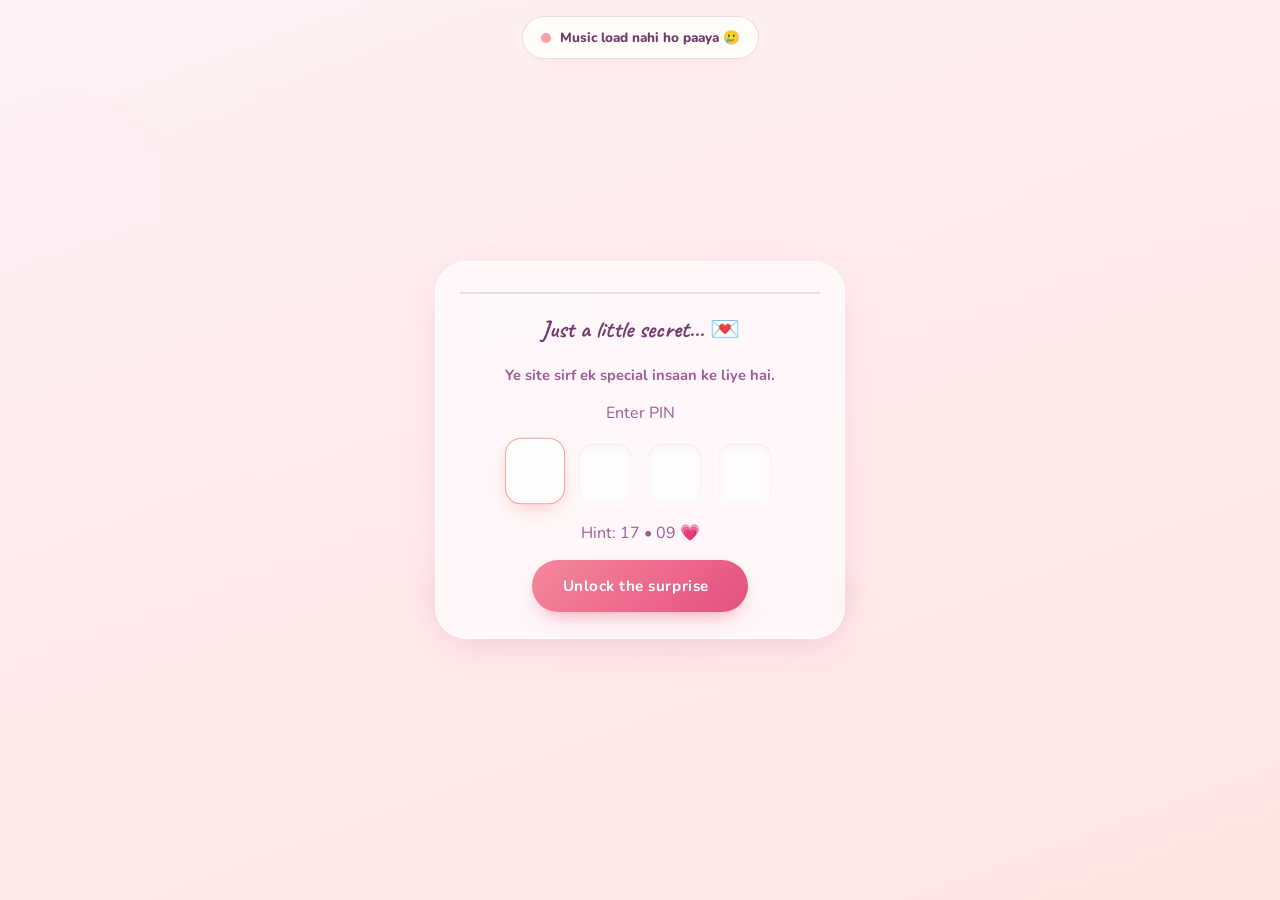
==== index.html @ bb10d3f0 "Import HBD-MINI (41a11a9) as the site base, unchanged Source: https://github.com/dastaanenajdik/HBD-" ====
<!DOCTYPE html>
<html lang=en>
<head>
<meta charset=UTF-8 />
<meta name=viewport content="width=device-width, initial-scale=1, viewport-fit=cover" />
<meta name=theme-color content=#FFD6E7 />
<title>For Meena ♡ 17.09</title>
<link rel=preconnect href=https://fonts.googleapis.com />
<link rel=preconnect href=https://fonts.gstatic.com crossorigin />
<link href="https://fonts.googleapis.com/css2?family=Caveat:wght@500;600;700&family=Nunito:ital,wght@0,400;0,500;0,600;0,700;0,800;0,900;1,600&display=swap" rel=stylesheet />
<script src=https://cdn.jsdelivr.net/npm/@tailwindcss/browser@4></script>
<script src=https://unpkg.com/lucide@0.469.0/dist/umd/lucide.min.js></script>
<script src=https://cdn.jsdelivr.net/npm/canvas-confetti@1.9.3/dist/confetti.browser.min.js></script>
<style>:root{--pink:#ffd6e7;--blush:#ffb9d0;--lav:#dcc3ff;--mint:#bdebd8;--peach:#ffd9b3;--coral:#ff9e9d;--sunny:#fff3b0;--plum:#6e3b6b;--plum-soft:#9c5b96;--plum-deep:#4a2445;--white-glass:rgba(255,252,254,.72);--nav-h:64px;--ease-slide:cubic-bezier(.22,.8,.25,1);--ease-spring:cubic-bezier(.34,1.5,.64,1)}*{-webkit-tap-highlight-color:transparent}html,body{margin:0;padding:0;width:100%;height:100%;overflow:hidden;overscroll-behavior:none}body{font-family:'Nunito',system-ui,sans-serif;color:#403a45;background:linear-gradient(160deg,#FFF0F5 0,#FFE4E1 100%);touch-action:manipulation;-webkit-font-smoothing:antialiased}.font-hand{font-family:'Caveat',cursive}::selection{background:var(--blush);color:#fff}.bg-layer{position:fixed;inset:0;z-index:0;overflow:hidden;pointer-events:none}.cloud{position:absolute;left:-40vw;width:190px;height:56px;border-radius:999px;filter:blur(2.5px);animation-name:drift;animation-timing-function:linear;animation-iteration-count:infinite}.cloud::before,.cloud::after{content:'';position:absolute;border-radius:50%}.cloud::before{width:84px;height:84px;top:-40px;left:26px;background:inherit}.cloud::after{width:60px;height:60px;top:-26px;left:96px;background:inherit}.orb{position:absolute;border-radius:50%;filter:blur(22px);opacity:.34;animation:orbFloat 11s ease-in-out infinite}.glass{background:var(--white-glass);backdrop-filter:blur(15px);-webkit-backdrop-filter:blur(15px);border:1px solid rgba(255,255,255,.75);box-shadow:0 12px 40px -12px rgba(190,110,160,.30)}.btn{position:relative;display:inline-flex;align-items:center;justify-content:center;gap:.55rem;min-height:52px;padding:.85rem 1.9rem;border:0;border-radius:999px;font-family:'Nunito',sans-serif;font-weight:700;font-size:.95rem;letter-spacing:.035em;text-align:center;color:#fff;cursor:pointer;overflow:hidden;transition:transform .2s ease,box-shadow .2s ease,background-color .2s ease;user-select:none}.btn svg{width:18px;height:18px}.btn:hover{transform:translateY(-2px) scale(1.015)}.btn:active{transform:translateY(1px) scale(.975)}.btn-primary{background:linear-gradient(135deg,#F3899B 0,#EE6A8C 52%,#E4517F 100%);box-shadow:0 10px 22px -10px rgba(228,81,127,.62)}.btn-primary:hover{box-shadow:0 14px 28px -10px rgba(228,81,127,.7)}.btn-secondary{background:linear-gradient(135deg,#7C6BE0 0,#6455D6 100%);box-shadow:0 10px 22px -10px rgba(100,85,214,.55)}.btn-secondary:hover{box-shadow:0 14px 28px -10px rgba(100,85,214,.65)}.btn-ghost{background:rgba(255,255,255,.9);color:#5c4a63;border:1.5px solid rgba(150,110,150,.28);box-shadow:0 4px 12px -6px rgba(120,80,120,.25)}.btn-ghost:hover{background:#fff;border-color:rgba(150,110,150,.45)}.btn-mint{background:linear-gradient(135deg,#4FBF95 0,#38A97F 100%);box-shadow:0 10px 22px -10px rgba(56,169,127,.55)}.btn:disabled{opacity:.45;pointer-events:none}.btn-block{width:100%}.rip{position:absolute;pointer-events:none;width:8px;height:8px;border-radius:50%;background:radial-gradient(circle,rgba(255,255,255,.95) 0,rgba(255,255,255,.35) 55%,transparent 70%);transform:translate(-50%,-50%) scale(1);animation:rip .7s ease-out forwards}.chip{display:inline-flex;align-items:center;gap:.4rem;padding:.34rem .85rem;border-radius:999px;font-size:.68rem;font-weight:900;letter-spacing:.22em;text-transform:uppercase}#deck{position:fixed;inset:0;z-index:10}.slide{position:absolute;inset:0;display:flex;align-items:center;justify-content:center;padding:64px 16px calc(var(--nav-h) + 26px);transform:translateX(100%) scale(.96);opacity:0;pointer-events:none;transition:transform .7s cubic-bezier(.22,.8,.25,1),opacity .7s cubic-bezier(.22,.8,.25,1);will-change:transform,opacity}.slide.is-prev{transform:translateX(-100%) scale(.96)}.slide.active{transform:translateX(0) scale(1);opacity:1;pointer-events:auto;z-index:2}.slide-inner{width:100%;max-width:430px;max-height:100%;display:flex;flex-direction:column;align-items:center;gap:14px;text-align:center;overflow:hidden}.scrolly{overflow-y:auto;overscroll-behavior:contain;scrollbar-width:thin;scrollbar-color:var(--blush) transparent}.scrolly::-webkit-scrollbar{width:5px}.scrolly::-webkit-scrollbar-thumb{background:var(--blush);border-radius:99px}.scrolly::-webkit-scrollbar-track{background:transparent}.twk{position:absolute;z-index:1;pointer-events:none;width:8px;height:8px;border-radius:2px;background:linear-gradient(135deg,#fff,var(--blush));box-shadow:0 0 10px 2px rgba(255,182,213,.75);transform:rotate(45deg);animation:tw 2.6s ease-in-out infinite}.slide>.content-z{position:relative;z-index:2;width:100%;display:flex;justify-content:center}.navbtn{position:fixed;bottom:calc(14px + env(safe-area-inset-bottom));z-index:80;width:50px;height:50px;border-radius:50%;display:flex;align-items:center;justify-content:center;color:#fff;cursor:pointer;border:0;background:linear-gradient(135deg,#F3899B 0,#EE6A8C 52%,#E4517F 100%);box-shadow:0 8px 20px -8px rgba(228,81,127,.6);overflow:hidden;transition:opacity .3s,transform .2s ease,box-shadow .2s ease}.navbtn svg{width:21px;height:21px}.navbtn:hover{transform:translateY(-2px);box-shadow:0 12px 24px -8px rgba(228,81,127,.7)}.navbtn:active{transform:scale(.92)}.navbtn.off{opacity:.22;pointer-events:none}#prevBtn{left:14px;background:#fff;color:#5c4a63;border:1.5px solid rgba(150,110,150,.28);box-shadow:0 4px 12px -6px rgba(120,80,120,.3)}#prevBtn:hover{box-shadow:0 10px 20px -8px rgba(120,80,120,.35)}#nextBtn{right:14px}#dots{position:fixed;left:50%;transform:translateX(-50%);bottom:calc(28px + env(safe-area-inset-bottom));z-index:80;display:flex;align-items:center;gap:5px}.dot{width:7px;height:7px;border-radius:99px;border:0;padding:0;cursor:pointer;background:rgba(156,91,150,.28);transition:all .45s var(--ease-slide)}.dot.on{width:22px;background:linear-gradient(90deg,var(--coral),#FF8FB3);box-shadow:0 2px 8px rgba(255,143,179,.55)}body:not(.unlocked) .navbtn,body:not(.unlocked) #dots,body:not(.unlocked) .music-pill,body:not(.unlocked) .cat,body:not(.unlocked) .fcat,body:not(.unlocked) .wm{opacity:0!important;pointer-events:none!important}#gate{position:fixed;inset:0;z-index:100;display:flex;align-items:center;justify-content:center;padding:22px;background:linear-gradient(160deg,rgba(255,240,245,.92),rgba(255,228,225,.94));backdrop-filter:blur(10px);-webkit-backdrop-filter:blur(10px);transition:opacity .8s ease,transform .8s ease,visibility .8s}#gate.gate-out{opacity:0;transform:scale(1.04);visibility:hidden;pointer-events:none}#gateCard{width:min(360px,94vw);border-radius:32px;padding:30px 24px 26px;text-align:center}.pin-row{display:flex;gap:12px;justify-content:center;margin:18px 0 6px}.pin-box{width:52px;height:60px;border-radius:16px;border:1.5px solid rgba(255,255,255,.9);background:rgba(255,255,255,.66);font-family:'Caveat',cursive;font-size:1.9rem;font-weight:700;color:var(--plum);text-align:center;outline:0;caret-color:var(--coral);box-shadow:inset 0 2px 6px rgba(190,110,160,.14);transition:border-color .25s,transform .25s,box-shadow .25s}.pin-box:focus{border-color:var(--coral);transform:translateY(-3px) scale(1.04);box-shadow:0 8px 18px -6px rgba(255,158,157,.55)}.display-title{font-family:'Caveat',cursive;font-weight:700;font-size:clamp(3rem,11vw,5rem);line-height:.95;background:linear-gradient(120deg,var(--plum) 10%,var(--plum-soft) 45%,#FF8FB3 90%);-webkit-background-clip:text;background-clip:text;color:transparent;filter:drop-shadow(0 4px 14px rgba(255,143,179,.35))}.h-title{font-family:'Caveat',cursive;font-weight:700;font-size:clamp(2.1rem,8vw,2.9rem);line-height:1.05;color:var(--plum)}.subtxt{font-size:.92rem;font-weight:700;color:var(--plum-soft);line-height:1.55}.bob{animation:cardPop .8s var(--ease-spring) both}#noArena{position:relative;height:144px;width:100%}#noBtn{position:absolute;left:50%;top:50%;transform:translate(-50%,-50%);transition:left .45s cubic-bezier(.22,1,.36,1),top .45s cubic-bezier(.22,1,.36,1),opacity .4s,border-color .4s,transform .18s;white-space:nowrap}#noBtn.dead{opacity:.3;pointer-events:none;border:2px solid #9fdfb5}#careArena{position:relative;height:132px;width:100%;margin:8px 0 10px}.care-dodge{position:absolute;left:50%;transform:translateX(-50%);min-height:48px;padding:.62rem 1.3rem;font-size:.86rem;white-space:nowrap;transition:left .45s cubic-bezier(.22,1,.36,1),top .45s cubic-bezier(.22,1,.36,1),opacity .4s ease}.care-dodge.loose{transform:none}.care-dodge.dead{opacity:.3;pointer-events:none}#careOpt1{top:2px}#careOpt2{top:66px}.btn-grape{background:linear-gradient(135deg,#8E7BE8 0,#6F5AD8 100%);box-shadow:0 10px 22px -10px rgba(111,90,216,.55)}.btn-sun{background:linear-gradient(135deg,#FFC15E 0,#F79A3E 100%);box-shadow:0 10px 22px -10px rgba(247,154,62,.55)}.meter-shell{width:100%;height:26px;border-radius:999px;overflow:hidden;position:relative;background:rgba(255,255,255,.6);border:1px solid rgba(255,255,255,.9);box-shadow:inset 0 2px 8px rgba(190,110,160,.18)}#meterFill{height:100%;width:0;border-radius:999px;background:linear-gradient(90deg,var(--mint),var(--lav),var(--pink),var(--coral));box-shadow:0 0 16px rgba(255,182,213,.8);transition:width .12s linear;position:relative;overflow:hidden}#meterFill::after{content:'';position:absolute;inset:0;background:linear-gradient(105deg,transparent 30%,rgba(255,255,255,.6) 50%,transparent 70%);transform:translateX(-100%);animation:shine 2.2s linear infinite}.meter-done{animation:meterPulse 1.6s ease-in-out infinite}@keyframes meterPulse{0%,100%{box-shadow:0 0 14px rgba(255,182,213,.7)}50%{box-shadow:0 0 30px rgba(255,158,157,.95)}}#envScene{perspective:1000px;padding:44px 0 6px;max-height:380px;transition:max-height .6s cubic-bezier(.22,.8,.25,1),opacity .45s ease,padding .6s cubic-bezier(.22,.8,.25,1)}#envScene.gone{max-height:0!important;opacity:0;padding:0!important;overflow:hidden}#envScene.gone #env{animation:none;transform:translateY(26px) scale(.55) rotate(-5deg);opacity:0;pointer-events:none}#env{position:relative;width:min(300px,80vw);aspect-ratio:300/190;margin:0 auto;cursor:pointer;transition:transform .7s cubic-bezier(.34,1.5,.64,1),opacity .45s ease;animation:envFloat 4s ease-in-out infinite}@keyframes envFloat{0%,100%{transform:translateY(0) rotate(-1deg)}50%{transform:translateY(-7px) rotate(1deg)}}#envScene.open #env{animation:none;transform:scale(.84) translateY(-4px)}.env-body{position:absolute;inset:0;z-index:1;border-radius:14px;background:linear-gradient(165deg,#FFF8EA,#FFEBD9);border:1px solid rgba(255,255,255,.9);box-shadow:0 18px 40px -14px rgba(190,110,160,.45)}.env-pocket{position:absolute;inset:0;z-index:3;border-radius:14px;overflow:hidden;background:linear-gradient(180deg,#FFF3E2,#FFE7D2);clip-path:polygon(0 100%,0 34%,50% 72%,100% 34%,100% 100%);border:0;filter:drop-shadow(0 -2px 3px rgba(190,110,160,.12))}.env-seal{position:absolute;z-index:4;left:50%;top:58%;transform:translate(-50%,-50%);width:46px;height:46px;border-radius:50%;background:radial-gradient(circle at 34% 30%,#ffc3d9,#f77fa9 70%,#e56a97);box-shadow:0 4px 10px rgba(230,105,150,.5),inset 0 2px 4px rgba(255,255,255,.55);display:flex;align-items:center;justify-content:center;color:#fff;transition:opacity .4s,transform .4s}#envScene.open .env-seal{opacity:0;transform:translate(-50%,-50%) scale(.4) rotate(40deg)}.env-letter{position:absolute;z-index:2;left:7%;right:7%;top:10%;bottom:16%;border-radius:8px;background:linear-gradient(180deg,#FFFDF7,#FFF6EA);border:1px solid rgba(240,214,180,.8);display:flex;align-items:center;justify-content:center;transition:transform .9s var(--ease-spring) .3s,z-index 0s .45s}#envScene.open .env-letter{z-index:5;transform:translateY(-76%) rotate(-5deg) scale(1.05) scale(.96)}.env-flap{position:absolute;z-index:4;left:0;right:0;top:0;height:52%;clip-path:polygon(0 0,100% 0,50% 100%);background:linear-gradient(180deg,var(--pink),var(--blush));border-radius:14px 14px 0 0;transform-origin:top center;transform:rotateX(0deg);transition:z-index 0s .3s;filter:drop-shadow(0 3px 5px rgba(190,110,160,.22))}#envScene.open .env-flap{animation:envelopeOpen .62s ease-in-out forwards;z-index:1}#letterPanel{width:100%;opacity:0;pointer-events:none}#letterPanel.show{opacity:1;pointer-events:auto;animation:cardPop .8s cubic-bezier(.34,1.5,.64,1) both}.paper{position:relative;background:#fffdf7;border:1px solid rgba(240,214,180,.85);border-radius:18px;box-shadow:0 16px 36px -14px rgba(190,110,160,.4);overflow:hidden}.paper::before{content:'';position:absolute;top:0;bottom:0;left:26px;width:1.5px;background:rgba(255,150,175,.42);z-index:1;pointer-events:none}.washi{position:absolute;z-index:3;top:-12px;left:50%;transform:translateX(-50%) rotate(-3deg);width:96px;height:24px;border-radius:3px;background:linear-gradient(90deg,rgba(255,200,160,.85),rgba(255,185,208,.85));box-shadow:0 2px 6px rgba(190,110,160,.25);opacity:.9}.letter-scroll{position:relative;z-index:2;max-height:56dvh;padding:22px 20px 18px 38px;text-align:left;background-image:repeating-linear-gradient(180deg,transparent 0,transparent 27px,rgba(150,190,220,.34) 27px,rgba(150,190,220,.34) 28px);background-attachment:local}.letter-scroll p{margin:0 0 28px;font-size:.9rem;font-weight:600;line-height:28px;color:#4a4450}.letter-sign{font-family:'Caveat',cursive;font-size:1.75rem;font-weight:700;color:var(--plum);text-align:right;line-height:28px!important;margin:0!important}.photo-frame{padding:12px 12px 46px;border-radius:26px;transform:rotate(-1.6deg);position:relative}.photo-wrap{overflow:hidden;border-radius:18px;aspect-ratio:4/4.6;box-shadow:inset 0 0 0 1px rgba(255,255,255,.6)}#memPhoto{width:100%;height:100%;object-fit:cover;animation:kenburns 14s ease-in-out infinite alternate}@keyframes kenburns{from{transform:scale(1)}to{transform:scale(1.1) translate(-1.5%,1.5%)}}.heart-badge{position:absolute;right:2px;bottom:34px;width:44px;height:44px;border-radius:50%;display:flex;align-items:center;justify-content:center;animation:cardPop .9s var(--ease-spring) .5s both}.photo-cap{position:absolute;left:0;right:0;bottom:10px;font-family:'Caveat',cursive;font-size:1.4rem;font-weight:600;color:var(--plum)}.wait-dots span{display:inline-block;font-size:3.4rem;line-height:1;color:var(--plum-soft);animation:wdot 1.4s ease-in-out infinite}.wait-dots span:nth-child(2){animation-delay:.18s}.wait-dots span:nth-child(3){animation-delay:.36s}@keyframes wdot{0%,100%{transform:translateY(0);opacity:.5}40%{transform:translateY(-10px);opacity:1}}.fcat-bob{animation:fcFloat1 4.5s ease-in-out infinite;filter:drop-shadow(0 10px 18px rgba(190,110,160,.35))}.who-line{opacity:0;transform:translateY(14px) scale(.9);transition:all .7s var(--ease-spring)}.who-line.on{opacity:1;transform:translateY(0) scale(1)}#whoC{font-family:'Caveat',cursive;font-weight:700;font-size:clamp(3.4rem,13vw,5.4rem);background:linear-gradient(120deg,#FF8FB3,var(--plum-soft) 60%,var(--plum));-webkit-background-clip:text;background-clip:text;color:transparent;filter:drop-shadow(0 6px 22px rgba(255,143,179,.5))}.candle-wrap{position:relative;width:150px;height:250px;cursor:pointer}.candle-glow{position:absolute;left:50%;top:6px;transform:translateX(-50%);width:170px;height:170px;border-radius:50%;background:radial-gradient(circle,rgba(255,220,150,.75),rgba(255,190,140,.28) 45%,transparent 70%);filter:blur(6px);opacity:.5;transition:opacity .6s,transform .6s;animation:glowPulse 2.4s ease-in-out infinite}@keyframes glowPulse{0%,100%{transform:translateX(-50%) scale(1)}50%{transform:translateX(-50%) scale(1.12)}}.candle-wrap.wow .candle-glow{opacity:1;transform:translateX(-50%) scale(1.35)}.flame{position:absolute;left:50%;top:26px;transform:translateX(-50%);width:26px;height:42px;border-radius:50% 50% 50% 50% / 62% 62% 38% 38%;background:radial-gradient(circle at 50% 68%,#FFF7C9 0,#FFD36B 42%,#FF9E57 78%,rgba(255,140,80,0) 100%);transform-origin:50% 90%;animation:flameFlick .9s ease-in-out infinite;box-shadow:0 0 22px 6px rgba(255,200,110,.65)}@keyframes flameFlick{0%,100%{transform:translateX(-50%) scale(1) rotate(-2deg)}25%{transform:translateX(-52%) scale(1.06,1.14) rotate(2deg)}50%{transform:translateX(-48%) scale(.94,.9) rotate(-3deg)}75%{transform:translateX(-50%) scale(1.04,1.1) rotate(1deg)}}.wick{position:absolute;left:50%;top:58px;transform:translateX(-50%);width:4px;height:14px;border-radius:2px;background:#7c5b43}.wax{position:absolute;left:50%;bottom:0;transform:translateX(-50%);width:64px;height:172px;border-radius:16px 16px 14px 14px;background:repeating-linear-gradient(135deg,#FFD6E7 0 14px,#FFF3F8 14px 28px);box-shadow:inset -8px 0 12px rgba(190,110,160,.22),inset 6px 0 10px rgba(255,255,255,.7),0 14px 26px -10px rgba(190,110,160,.4)}.wax::before{content:'';position:absolute;top:-9px;left:0;right:0;height:20px;border-radius:50%;background:radial-gradient(ellipse at 50% 60%,#fff,#ffe9f1 70%)}.candle-plate{position:absolute;left:50%;bottom:-10px;transform:translateX(-50%);width:130px;height:18px;border-radius:50%;background:radial-gradient(ellipse,rgba(255,255,255,.9),rgba(255,214,231,.65));box-shadow:0 6px 14px rgba(190,110,160,.25)}#warmGlow{position:fixed;inset:0;z-index:5;pointer-events:none;background:radial-gradient(circle at 50% 42%,rgba(255,205,130,.32),transparent 62%);opacity:0;transition:opacity .9s ease}#cakeStage{position:relative;width:100%;height:252px;touch-action:none;user-select:none;-webkit-user-select:none}.cake-pos{position:absolute;left:50%;bottom:26px;transform:translateX(-50%);width:230px;height:180px}.cake-piece{position:absolute;inset:0;transition:transform .85s var(--ease-spring)}.piece-l{clip-path:inset(-40px 49.7% -20px -20px)}.piece-r{clip-path:inset(-40px -20px -20px 49.7%)}#cakeStage.cut .piece-l{transform:translateX(-18px) rotate(-3.5deg)}#cakeStage.cut .piece-r{transform:translateX(18px) rotate(3.5deg)}.ck-plate{position:absolute;left:50%;bottom:0;transform:translateX(-50%);width:216px;height:22px;border-radius:50%;background:radial-gradient(ellipse,#fff,#ffe3ee 75%);box-shadow:0 8px 18px rgba(190,110,160,.3)}.ck-base{position:absolute;left:6px;right:6px;bottom:12px;height:74px;border-radius:14px;background:linear-gradient(180deg,#FFC4DA,#FF9FC2);box-shadow:inset 0 -10px 16px rgba(230,105,150,.35)}.ck-base::before{content:'';position:absolute;top:-12px;left:0;right:0;height:24px;border-radius:12px;background:radial-gradient(circle at 14px 4px,#fff 8px,transparent 9px) 0 0/32px 22px repeat-x,linear-gradient(#fff,#ffeaf3)}.ck-mid{position:absolute;left:32px;right:32px;bottom:80px;height:56px;border-radius:12px;background:linear-gradient(180deg,#E7D4FF,#CDB0F5);box-shadow:inset 0 -8px 12px rgba(156,91,150,.3)}.ck-mid::before{content:'';position:absolute;top:-10px;left:0;right:0;height:20px;border-radius:10px;background:radial-gradient(circle at 12px 3px,#fff 7px,transparent 8px) 0 0/28px 18px repeat-x,linear-gradient(#fff,#f6efff)}.ck-candle{position:absolute;bottom:132px;width:9px;height:34px;border-radius:5px;background:repeating-linear-gradient(135deg,#FF9E9D 0 6px,#fff 6px 12px)}.ck-flame{position:absolute;bottom:164px;width:11px;height:17px;border-radius:50% 50% 50% 50%/60% 60% 40% 40%;background:radial-gradient(circle at 50% 70%,#FFF7C9,#FFCE5C 55%,rgba(255,158,87,0));animation:flameFlick .9s ease-in-out infinite;box-shadow:0 0 12px 3px rgba(255,200,110,.7)}#cutLine{position:absolute;z-index:5;left:50%;bottom:16px;transform:translateX(-50%) scaleY(0);width:5px;height:196px;border-radius:99px;background:linear-gradient(180deg,rgba(255,255,255,0),#fff,rgba(255,243,176,.9),#fff,rgba(255,255,255,0));box-shadow:0 0 16px 4px rgba(255,240,170,.85);transform-origin:center center;opacity:0}#cakeStage.cut #cutLine{animation:cakeCut .7s ease-out .1s forwards}#cutter{position:absolute;z-index:6;left:12px;top:14px;width:92px;height:30px;border-radius:99px;background:linear-gradient(90deg,var(--sunny),#FFD36B,var(--coral));box-shadow:0 0 18px 4px rgba(255,214,120,.75),inset 0 1px 2px rgba(255,255,255,.8);display:flex;align-items:center;justify-content:center;gap:4px;font-size:.62rem;font-weight:900;letter-spacing:.12em;color:#7a4a12;cursor:grab;touch-action:none;animation:cutterBob 2.4s ease-in-out infinite}#cutter::before,#cutter::after{content:'';position:absolute;width:7px;height:7px;border-radius:2px;background:#fff;transform:rotate(45deg);box-shadow:0 0 8px #ffe9a8;animation:tw 2.6s ease-in-out infinite}#cutter::before{left:-7px;top:-5px}#cutter::after{right:-7px;bottom:-5px;animation-delay:1.2s}@keyframes cutterBob{0%,100%{margin-top:0}50%{margin-top:-7px}}#cutter.grabbing{cursor:grabbing;animation:none;box-shadow:0 0 26px 8px rgba(255,214,120,.95),inset 0 1px 2px rgba(255,255,255,.9)}.cat,.fcat{position:fixed;z-index:70;cursor:grab;user-select:none;touch-action:none;transition:opacity .6s,transform .2s}.cat img,.fcat img{width:100%;height:100%;object-fit:contain;pointer-events:none}.cat img{mix-blend-mode:multiply}.cat.dragging,.fcat.dragging{animation:none!important;cursor:grabbing;z-index:96;transform:scale(1.12)}.cat{width:58px;height:58px;animation:catBob 3.6s ease-in-out infinite;filter:drop-shadow(0 6px 12px rgba(190,110,160,.3));transition:opacity .6s}.fcat{transition:opacity .6s;filter:drop-shadow(0 8px 14px rgba(190,110,160,.32))}#catTl{top:8px;left:8px}#catTr{top:8px;right:8px;animation-delay:.6s}#catBl{bottom:calc(74px + env(safe-area-inset-bottom));left:8px;animation-delay:1.2s}#catBr{bottom:calc(74px + env(safe-area-inset-bottom));right:8px;animation-delay:1.8s}#fcat1{right:4%;top:16%;width:72px;height:72px;animation:fcFloat1 4.5s ease-in-out infinite}#fcat2{left:3.5%;bottom:14%;width:64px;height:64px;animation:fcFloat2 3.8s ease-in-out infinite}.catPop{animation:catPop .55s var(--ease-spring)!important}.music-pill{position:fixed;top:calc(12px + env(safe-area-inset-top));left:50%;transform:translateX(-50%);z-index:90;height:42px;padding:0 16px;border-radius:99px;display:flex;align-items:center;gap:9px;cursor:pointer;transition:all .4s;font-weight:900;font-size:.7rem;letter-spacing:.18em;color:var(--plum)}.music-pill svg{width:16px;height:16px}.music-pill .wbars{display:none;align-items:flex-end;gap:2.5px;height:15px}.music-pill .wbars i{width:3px;border-radius:2px;background:linear-gradient(180deg,var(--coral),var(--plum-soft));animation:wb 1s ease-in-out infinite}.music-pill .wbars i:nth-child(1){height:9px}.music-pill .wbars i:nth-child(2){height:14px;animation-delay:.15s}.music-pill .wbars i:nth-child(3){height:7px;animation-delay:.3s}.music-pill .wbars i:nth-child(4){height:12px;animation-delay:.45s}.music-pill.playing{background:linear-gradient(135deg,rgba(255,200,160,.9),rgba(255,158,157,.9),rgba(255,143,179,.9));color:#fff;border-color:rgba(255,255,255,.7);box-shadow:0 10px 26px -8px rgba(255,143,179,.7)}.music-pill.playing .wbars{display:flex}.music-pill.playing .wbars i{background:#fff}#toastWrap{position:fixed;top:16px;left:50%;transform:translateX(-50%);z-index:300;display:flex;flex-direction:column;align-items:center;gap:8px;width:min(92vw,420px);pointer-events:none}.toast{pointer-events:auto;display:flex;align-items:center;gap:9px;max-width:384px;width:max-content;padding:11px 18px;border-radius:999px;font-weight:800;font-size:.84rem;color:var(--plum);animation:toastIn .45s var(--ease-spring) both}.toast.out{animation:toastOut .35s ease-in both}.toast .tdot{width:10px;height:10px;border-radius:50%;flex:none;box-shadow:0 0 0 3px rgba(255,255,255,.7)}.spark{position:fixed;z-index:250;pointer-events:none;width:9px;height:9px;border-radius:2.5px;transform:translate(-50%,-50%) rotate(45deg);animation:sparkFly .75s ease-out forwards}.petal{position:fixed;z-index:250;pointer-events:none;transform:translate(-50%,-50%);will-change:transform,opacity;filter:drop-shadow(0 3px 5px rgba(190,110,160,.32))}.petal.f-burst{animation:petalBurst 1.05s cubic-bezier(.2,.7,.3,1) forwards}.petal.f-float{animation:petalFloat 1.25s cubic-bezier(.25,.6,.3,1) forwards}.petal.f-spin{animation:petalSpin 1.15s cubic-bezier(.2,.8,.3,1) forwards}.petal.f-drop{animation:petalDrop 1.3s cubic-bezier(.35,.15,.4,1) forwards}@keyframes petalBurst{0%{opacity:0;transform:translate(-50%,-50%) scale(.2) rotate(0deg)}22%{opacity:1;transform:translate(calc(-50% + var(--dx)*.42),calc(-50% + var(--dy)*.42)) scale(1.18) rotate(90deg)}100%{opacity:0;transform:translate(calc(-50% + var(--dx)),calc(-50% + var(--dy))) scale(.42) rotate(220deg)}}@keyframes petalFloat{0%{opacity:0;transform:translate(-50%,-50%) scale(.3) rotate(-15deg)}25%{opacity:1;transform:translate(calc(-50% + var(--dx)*.3),calc(-50% - 16px)) scale(1.1) rotate(10deg)}100%{opacity:0;transform:translate(calc(-50% + var(--dx)),calc(-50% - 78px)) scale(.6) rotate(-35deg)}}@keyframes petalSpin{0%{opacity:0;transform:translate(-50%,-50%) scale(.25) rotate(0deg)}30%{opacity:1;transform:translate(calc(-50% + var(--dx)*.5),calc(-50% + var(--dy)*.5)) scale(1.22) rotate(200deg)}100%{opacity:0;transform:translate(calc(-50% + var(--dx)),calc(-50% + var(--dy))) scale(.35) rotate(520deg)}}@keyframes petalDrop{0%{opacity:0;transform:translate(-50%,-50%) scale(.3) rotate(0deg)}20%{opacity:1;transform:translate(calc(-50% + var(--dx)*.35),calc(-50% - 22px)) scale(1.12) rotate(45deg)}100%{opacity:0;transform:translate(calc(-50% + var(--dx)),calc(-50% + 68px)) scale(.55) rotate(160deg)}}#rvDim{position:absolute;inset:0;z-index:3;pointer-events:none;background:radial-gradient(circle at 50% 45%,rgba(74,36,69,.42),rgba(74,36,69,.16) 70%);opacity:0;transition:opacity .9s ease}#rvDim.on{opacity:1}.rv-stage{opacity:0;transform:scale(.7);transition:all .6s var(--ease-spring)}.rv-stage.on{opacity:1;transform:scale(1)}#rvTitle{font-family:'Caveat',cursive;font-weight:700;font-size:clamp(2.6rem,10.5vw,4.2rem);line-height:1;background:linear-gradient(120deg,#FF8FB3,var(--plum) 55%,var(--coral));-webkit-background-clip:text;background-clip:text;color:transparent}#rvTitle.on{animation:birthdayReveal .9s var(--ease-spring) both,revealGlow 2.2s ease-in-out 1s infinite}@keyframes revealGlow{0%,100%{filter:drop-shadow(0 4px 16px rgba(255,143,179,.4))}50%{filter:drop-shadow(0 6px 30px rgba(255,158,157,.85))}}.tag{position:relative;display:inline-flex;align-items:center;gap:.5rem;padding:.6rem 1rem;border-radius:999px;background:rgba(250,248,250,.9);border:1.5px dashed rgba(150,120,150,.4);font-weight:600;font-size:.8rem;color:#5c4a63;cursor:pointer;transition:all .25s ease}.tag.sel{background:linear-gradient(135deg,#FFE0CC,#FFC2B8);color:#8a3a56;border:1.5px solid rgba(238,106,140,.45);box-shadow:0 6px 16px -8px rgba(228,81,127,.5)}.tag .tx{display:inline-flex;align-items:center;justify-content:center;width:19px;height:19px;border-radius:50%;background:rgba(255,255,255,.9);color:#c2487e;font-size:.82rem;font-weight:800;line-height:1;flex:none}.note{display:flex;gap:12px;align-items:flex-start;text-align:left;width:100%;padding:14px 16px;border-radius:22px;opacity:0}.note.in{animation:noteIn .8s cubic-bezier(.34,1.5,.64,1) both}.note .nic{width:42px;height:42px;border-radius:14px;flex:none;display:flex;align-items:center;justify-content:center;color:#fff;box-shadow:0 8px 18px -6px rgba(190,110,160,.45),inset 0 1px 1px rgba(255,255,255,.6)}.note .nic svg{width:20px;height:20px}.note .nt{font-weight:900;font-size:.92rem;color:var(--plum);line-height:1.3}.note .ns{font-family:'Caveat',cursive;font-size:1.15rem;font-weight:600;color:var(--plum-soft);margin-top:2px}.cd-tile{border-radius:18px;padding:10px 4px 8px;min-width:64px;flex:1}.cd-num{font-family:'Caveat',cursive;font-weight:700;font-size:2.15rem;line-height:1;color:var(--plum)}.cd-lab{font-size:.56rem;font-weight:900;letter-spacing:.18em;color:var(--plum-soft);margin-top:2px}.cd-tile.tick .cd-num{animation:tileTick .4s var(--ease-spring)}.info-card{border-radius:20px;padding:13px 15px;text-align:left;width:100%}.info-card h4{margin:0;font-weight:900;font-size:.84rem;color:var(--plum);display:flex;align-items:center;gap:7px}.info-card h4 svg{width:16px;height:16px;flex:none}.info-card p{margin:.3rem 0 0;font-size:.76rem;font-weight:600;color:#7c4a72;line-height:1.5}.mini-tag{display:inline-block;margin-top:6px;font-size:.58rem;font-weight:900;letter-spacing:.14em;text-transform:uppercase;padding:3px 9px;border-radius:99px;background:rgba(255,214,231,.75);color:#a03d72}.tl-item{position:relative;padding:0 0 14px 26px;text-align:left;opacity:0}.tl-item.in{animation:noteIn .7s var(--ease-spring) both}.tl-item::before{content:'';position:absolute;left:8.5px;top:22px;bottom:-2px;width:2px;background:linear-gradient(180deg,rgba(255,182,213,.8),rgba(220,195,255,.5))}.tl-item:last-child::before{display:none}.tl-dot{position:absolute;left:0;top:4px;width:19px;height:19px;border-radius:50%;border:3px solid #fff;box-shadow:0 4px 10px rgba(190,110,160,.35)}.tl-t{font-weight:900;font-size:.86rem;color:var(--plum)}.tl-d{font-size:.74rem;font-weight:600;color:#7c4a72;margin-top:1px}#introVid{position:fixed;inset:0;z-index:200;display:none;align-items:center;justify-content:center;flex-direction:column;padding:20px;gap:12px;background:linear-gradient(165deg,rgba(255,240,245,.97),rgba(255,228,225,.98));backdrop-filter:blur(12px);-webkit-backdrop-filter:blur(12px);transition:opacity .7s ease,transform .7s ease}#introVid.show{display:flex}#introVid.bye{opacity:0;transform:scale(1.06);pointer-events:none}.ivcap{display:flex;flex-direction:column;align-items:center;gap:2px;animation:cardPop .7s var(--ease-spring) both}.ivtxt{font-family:'Caveat',cursive;font-weight:700;font-size:2rem;line-height:1;color:var(--plum)}.ivarrow{color:#ee6a8c;animation:arrowNudge 1.4s ease-in-out infinite}@keyframes arrowNudge{0%,100%{transform:translateY(0) rotate(6deg)}50%{transform:translateY(7px) rotate(6deg)}}.vidframe{position:relative;padding:9px;border-radius:30px;background:linear-gradient(135deg,#FFD6E7,#DCC3FF 45%,#BDEBD8 100%);box-shadow:0 20px 44px -16px rgba(190,110,160,.55);animation:cardPop .8s var(--ease-spring) both}.vidframe video{display:block;width:100%;height:auto;max-height:56dvh;border-radius:22px;background:#000;object-fit:cover}.vidframe::before,.vidframe::after{content:'';position:absolute;width:12px;height:12px;border-radius:3px;background:#fff;transform:rotate(45deg);box-shadow:0 0 12px rgba(255,214,231,.95);animation:tw 2.6s ease-in-out infinite}.vidframe::before{left:-6px;top:-6px}.vidframe::after{right:-6px;bottom:-6px;animation-delay:1.3s}.vidgone{animation:vidBye .8s cubic-bezier(.4,0,.2,1) forwards}@keyframes vidBye{0%{opacity:1;transform:scale(1) translateY(0)}100%{opacity:0;transform:scale(.7) translateY(-40px);max-height:0;margin:0;padding:0}}.vidcaption{font-family:'Caveat',cursive;font-weight:700;font-size:1.6rem;color:var(--plum);line-height:1.1}#hbBright{font-family:'Caveat',cursive;font-weight:700;line-height:.95;font-size:clamp(3rem,13vw,5rem);background:linear-gradient(92deg,#FF3D7F 0,#FF8A3D 25%,#FFD400 48%,#3DDC84 70%,#7C6BE0 88%,#FF3D7F 100%);background-size:280% 100%;-webkit-background-clip:text;background-clip:text;color:transparent;animation:hbShift 5s linear infinite,birthdayReveal .9s var(--ease-spring) both;filter:drop-shadow(0 4px 16px rgba(255,61,127,.4))}@keyframes hbShift{to{background-position:280% 0}}.flwr{position:absolute;z-index:4;pointer-events:none;font-size:1.55rem;filter:drop-shadow(0 3px 6px rgba(190,110,160,.35));animation:flwrSway 4.2s ease-in-out infinite}@keyframes flwrSway{0%,100%{transform:rotate(-9deg) translateY(0)}50%{transform:rotate(9deg) translateY(-5px)}}.wm{position:fixed;right:10px;bottom:calc(4px + env(safe-area-inset-bottom));z-index:75;font-size:.56rem;font-weight:800;letter-spacing:.06em;color:var(--plum);opacity:.38;pointer-events:none;transition:opacity .6s}@keyframes shine{0%{transform:skewX(-22deg) translateX(-160%)}55%,100%{transform:skewX(-22deg) translateX(420%)}}@keyframes jelly{0%{transform:scale(1,1)}25%{transform:scale(1.07,.9)}50%{transform:scale(.94,1.06)}75%{transform:scale(1.03,.97)}100%{transform:scale(1,1)}}@keyframes rip{to{transform:translate(-50%,-50%) scale(42.5);opacity:0}}@keyframes shake{0%,100%{transform:translateX(0)}20%{transform:translateX(-9px)}40%{transform:translateX(9px)}60%{transform:translateX(-6px)}80%{transform:translateX(6px)}}@keyframes drift{0%{transform:translateX(0) translateY(0)}50%{transform:translateX(65vw) translateY(-14px)}100%{transform:translateX(160vw) translateY(0)}}@keyframes orbFloat{0%,100%{transform:translate(0,0) scale(1)}50%{transform:translate(12px,-18px) scale(1.06)}}@keyframes spin{to{transform:rotate(360deg)}}@keyframes toastIn{from{opacity:0;transform:translateY(-18px) scale(.9)}to{opacity:1;transform:translateY(0) scale(1)}}@keyframes toastOut{from{opacity:1;transform:translateY(0) scale(1)}to{opacity:0;transform:translateY(-14px) scale(.92)}}@keyframes catBob{0%,100%{transform:translateY(0) rotate(-4deg)}50%{transform:translateY(-6px) rotate(4deg)}}@keyframes fcFloat1{0%,100%{transform:translateY(0) rotate(-3deg)}50%{transform:translateY(-14px) rotate(5deg)}}@keyframes fcFloat2{0%,100%{transform:translateY(0) rotate(4deg)}50%{transform:translateY(-10px) rotate(-7deg)}}@keyframes catPop{0%{transform:scale(1)}40%{transform:scale(1.38) rotate(-8deg)}70%{transform:scale(.92) rotate(4deg)}100%{transform:scale(1)}}@keyframes china{0%,100%{transform:translateX(0)}20%{transform:translateX(-7px)}40%{transform:translateX(7px)}60%{transform:translateX(-5px)}80%{transform:translateX(5px)}}@keyframes noteIn{from{opacity:0;transform:translateY(26px) rotate(var(--nr,0deg)) scale(.85)}to{opacity:1;transform:translateY(0) rotate(var(--nr,0deg)) scale(1)}}@keyframes tw{0%,100%{opacity:.95;transform:rotate(45deg) scale(1)}50%{opacity:.15;transform:rotate(135deg) scale(.35)}}@keyframes sparkFly{0%{opacity:1;transform:translate(-50%,-50%) rotate(45deg) scale(1)}100%{opacity:0;transform:translate(calc(-50% + var(--dx)),calc(-50% + var(--dy))) rotate(200deg) scale(.15)}}@keyframes wb{0%,100%{transform:scaleY(.35)}50%{transform:scaleY(1)}}@keyframes cardPop{0%{opacity:0;transform:scale(.7)}60%{opacity:1;transform:scale(1.06)}100%{opacity:1;transform:scale(1)}}@keyframes tileTick{0%{transform:translateY(0) scale(1)}40%{transform:translateY(-4px) scale(1.12)}100%{transform:translateY(0) scale(1)}}@keyframes envelopeOpen{0%{transform:rotateX(0deg)}100%{transform:rotateX(-178deg)}}@keyframes cakeCut{0%{opacity:0;transform:translateX(-50%) scaleY(0)}30%{opacity:1}100%{opacity:1;transform:translateX(-50%) scaleY(1)}}@keyframes birthdayReveal{0%{opacity:0;transform:scale(.35) rotate(-6deg)}60%{opacity:1;transform:scale(1.09) rotate(1.5deg)}100%{opacity:1;transform:scale(1) rotate(0)}}.shake-anim{animation:shake .5s ease}.china-anim{animation:china .4s ease}.lockstack{display:flex;gap:10px;margin:12px 0 4px}.lockmini{width:58px;height:74px;border-radius:16px;transform:rotate(var(--r,0deg));display:flex;align-items:center;justify-content:center;color:#fff;border:1px solid rgba(255,255,255,.6);box-shadow:0 12px 26px -12px rgba(190,110,160,.55),inset 0 2px 3px rgba(255,255,255,.5);animation:cardPop .7s var(--ease-spring) both}.lockmini svg{width:22px;height:22px;filter:drop-shadow(0 1px 3px rgba(120,40,80,.35))}.lockmini:nth-child(2){animation-delay:.12s}.lockmini:nth-child(3){animation-delay:.24s}.lockmini:nth-child(4){animation-delay:.36s}.fnote{opacity:0}.fnote.in{animation:noteIn .75s cubic-bezier(.34,1.5,.64,1) both}.flip-card{position:relative;display:grid;min-height:132px;transform-style:preserve-3d;-webkit-transform-style:preserve-3d;transition:transform .7s var(--ease-spring);cursor:pointer}.flip-card.flipped{transform:rotateY(180deg)}.flip-face{grid-area:1/1;display:flex;align-items:center;gap:12px;border-radius:22px;padding:16px 18px;backface-visibility:hidden;-webkit-backface-visibility:hidden;box-shadow:0 12px 30px -12px rgba(190,110,160,.45)}.flip-front{color:#fff;border:1px solid rgba(255,255,255,.6)}.flip-back{transform:rotateY(180deg);align-items:flex-start}.flock{width:40px;height:40px;border-radius:14px;flex:none;background:rgba(255,255,255,.28);border:1px solid rgba(255,255,255,.55);display:flex;align-items:center;justify-content:center}.flock svg{width:18px;height:18px}.fcardnum{font-size:1.9rem;line-height:1;letter-spacing:.02em;text-shadow:0 2px 8px rgba(150,60,110,.35)}.ftap{font-size:.57rem;font-weight:900;letter-spacing:.24em;opacity:.85;margin-top:3px}.fstar{width:18px;height:18px;opacity:.8;flex:none}.fnic{width:38px;height:38px;border-radius:12px;flex:none;display:flex;align-items:center;justify-content:center;color:#fff;box-shadow:0 6px 14px -6px rgba(190,110,160,.5),inset 0 1px 1px rgba(255,255,255,.6)}.fnic svg{width:18px;height:18px}.fnt{font-weight:700;font-size:.88rem;color:#4a4450;line-height:1.45}.fns{font-size:1.2rem;color:var(--plum-soft);margin-top:5px;line-height:1.2}.flip-back .fnic{margin-top:2px}body{background:linear-gradient(165deg,#FFF9F4 0,#FCEDEA 55%,#F8E9EE 100%)}.bg-layer div:nth-of-type(4),.bg-layer div:nth-of-type(5),.bg-layer div:nth-of-type(8),.bg-layer div:nth-of-type(9){display:none}.orb{animation:none!important;opacity:.3!important;background:radial-gradient(circle,rgba(231,160,175,.5),transparent 70%)!important}.bg-layer div:nth-of-type(7){background:radial-gradient(circle,rgba(201,184,232,.55),transparent 70%)!important}.glass{background:rgba(255,252,249,.96);backdrop-filter:none;-webkit-backdrop-filter:none;border:1px solid rgba(238,220,212,.95);box-shadow:0 10px 28px -16px rgba(150,90,130,.22)}#gateCard{background:var(--white-glass)!important;backdrop-filter:blur(15px);-webkit-backdrop-filter:blur(15px);border:1px solid rgba(255,255,255,.75)!important;box-shadow:0 12px 40px -12px rgba(190,110,160,.3)!important}.music-pill{background:rgba(255,252,249,.92)}.display-title{background:linear-gradient(120deg,#C4657F 5%,#8A4E79 50%,#4A3652 95%);-webkit-background-clip:text;background-clip:text;color:transparent}.navbtn{background:linear-gradient(135deg,#F3899B 0,#EE6A8C 52%,#E4517F 100%)!important;color:#fff!important}.navbtn svg{width:22px;height:22px;display:block}#prevBtn{background:#FFFDFA!important;color:#5C4A63!important;border:1.5px solid rgba(150,110,150,.3)!important}#fcat1{right:7%;top:13%;width:62px;height:62px;animation:fcFloat1 4.5s ease-in-out infinite}#fcat2{left:5%;bottom:16%;width:58px;height:58px;animation:fcFloat2 3.8s ease-in-out infinite}#noBtn{min-height:52px;padding:.85rem 1.9rem;font-size:.95rem}#careArena{height:186px}.care-dodge{min-height:52px;padding:.85rem 1.9rem;font-size:.95rem}#careOpt2{top:64px}.sec-grid{display:grid;grid-template-columns:1fr 1fr;gap:10px;width:100%;margin-top:4px}.secbtn{display:flex;flex-direction:column;align-items:center;justify-content:center;gap:7px;min-height:88px;padding:14px 10px;border-radius:20px;cursor:pointer;background:#fffdfa;border:1.5px solid rgba(238,220,212,.95);box-shadow:0 8px 20px -14px rgba(150,90,130,.3);font-family:'Nunito',sans-serif;font-weight:700;font-size:.79rem;color:#4a4450;text-align:center;line-height:1.25;transition:transform .2s ease,box-shadow .2s ease,border-color .2s ease}.secbtn:hover{transform:translateY(-3px);border-color:var(--sc);box-shadow:0 14px 26px -14px rgba(150,90,130,.45)}.secbtn:active{transform:scale(.97)}.secbtn i{width:24px;height:24px;color:var(--sc)}.secbtn-wide{grid-column:1 / -1;flex-direction:row;min-height:60px;gap:10px}#secModal{position:fixed;inset:0;z-index:190;display:none;align-items:center;justify-content:center;padding:20px;background:rgba(74,52,70,.42)}#secModal.show{display:flex;animation:gbIn .3s ease both}.sec-card{position:relative;width:min(400px,94vw);max-height:86dvh;display:flex;flex-direction:column;background:#fffdfa;border:1px solid rgba(238,220,212,.95);border-radius:26px;padding:22px 20px 18px;text-align:center;box-shadow:0 26px 60px -22px rgba(80,40,70,.5);animation:cardPop .5s var(--ease-spring) both}.sec-ic{width:52px;height:52px;border-radius:18px;margin:0 auto 10px;display:flex;align-items:center;justify-content:center;color:#fff;box-shadow:0 10px 20px -10px rgba(150,90,130,.5)}.sec-ic i{width:24px;height:24px}.sec-body{margin-top:14px;overflow-y:auto;text-align:left;padding-right:4px}.sec-item{padding:11px 13px;border-radius:16px;margin-bottom:8px;background:#fdf6f2;border:1px solid rgba(238,220,212,.9)}.sec-item b{display:block;font-size:.83rem;font-weight:800;color:var(--plum);margin-bottom:2px}.sec-item span{font-size:.76rem;font-weight:600;color:#5a5260;line-height:1.5}#giftBridge{position:fixed;inset:0;z-index:180;display:none;align-items:center;justify-content:center;padding:22px;background-color:#fff8f1;background-image:radial-gradient(circle,rgba(228,81,127,.30) 2.5px,transparent 3px),radial-gradient(circle,rgba(156,120,220,.30) 2.5px,transparent 3px),radial-gradient(circle,rgba(247,154,62,.32) 2.5px,transparent 3px),radial-gradient(circle,rgba(80,180,140,.30) 2.5px,transparent 3px),radial-gradient(circle,rgba(255,190,120,.35) 2px,transparent 2.5px);background-size:120px 120px,150px 150px,110px 110px,140px 140px,90px 90px;background-position:0 0,40px 60px,70px 30px,20px 90px,55px 55px}#giftBridge.show{display:flex;animation:gbIn .45s ease both}@keyframes gbIn{from{opacity:0}to{opacity:1}}.gb-card{position:relative;width:min(384px,94vw);max-height:90dvh;overflow-y:auto;background:rgba(255,253,250,.97);border:1px solid rgba(238,220,212,.95);border-radius:28px;padding:24px 20px 22px;text-align:center;box-shadow:0 26px 60px -22px rgba(150,90,130,.4);animation:cardPop .6s var(--ease-spring) both;scrollbar-width:thin}.gb-x{position:absolute;top:12px;right:12px;width:36px;height:36px;border-radius:50%;display:flex;align-items:center;justify-content:center;background:#fff;border:1px solid rgba(150,110,150,.25);color:#5c4a63;cursor:pointer;transition:transform .2s ease}.gb-x:hover{transform:scale(1.1)}.gb-x svg{width:16px;height:16px}.gb-points{display:flex;flex-direction:column;gap:9px;margin:14px 0 4px;text-align:left}.gb-point{display:flex;align-items:flex-start;gap:10px;font-size:.82rem;font-weight:600;color:#4a4450;line-height:1.45}.gb-point svg{width:17px;height:17px;flex:none;color:#e4517f;margin-top:1px}.gb-meme{display:flex;flex-direction:column;align-items:center;gap:2px;margin-top:14px}.gb-memecap{font-family:'Caveat',cursive;font-weight:700;font-size:1.45rem;line-height:1.1;color:#6e3b6b}.gb-memearrow{color:#e4517f;transform:rotate(14deg);margin:2px 0;animation:arrowNudge 1.4s ease-in-out infinite}.gb-meme img{width:min(200px,58vw);height:auto;border-radius:18px;border:2px solid rgba(255,255,255,.9);box-shadow:0 12px 26px -12px rgba(150,90,130,.4)}@media(max-width:640px){#fcat1{width:50px;height:50px;top:12%;right:6%}#fcat2{width:46px;height:46px;bottom:15%;left:4.5%}}@media(max-width:640px){.cat{width:46px;height:46px}#fcat1{width:56px;height:56px}#fcat2{width:52px;height:52px}.pin-box{width:46px;height:56px}#gateCard{padding:24px 18px 22px}.cd-num{font-size:1.8rem}.letter-scroll p{font-size:.8rem}.letter-scroll{max-height:26dvh;padding:16px 14px 12px}#envScene{padding:26px 0 2px}.photo-wrap{aspect-ratio:4/4.2}}.g5-soon{display:inline-flex;align-items:center;gap:.45rem;padding:.36rem .9rem;border-radius:999px;font-size:.66rem;font-weight:900;letter-spacing:.16em;text-transform:uppercase;color:#7A5280;background:rgba(255,255,255,.88);border:1.5px dashed rgba(150,110,150,.45);box-shadow:0 6px 16px -10px rgba(150,90,130,.5)}.g5-ring{width:14px;height:14px;flex:none;border-radius:50%;border:2.5px solid rgba(228,81,127,.25);border-top-color:#E4517F;animation:spin .9s linear infinite}.g5-ring.lt{border-color:rgba(255,255,255,.35);border-top-color:#fff}.g5-spin{display:inline-flex;animation:spin 1.6s linear infinite}.g5-bar{width:100%;height:14px;border-radius:999px;background:rgba(255,255,255,.68);border:1px solid rgba(255,255,255,.92);box-shadow:inset 0 2px 6px rgba(190,110,160,.18);overflow:hidden;margin-top:10px}.g5-fill{height:100%;width:0;border-radius:999px;background:linear-gradient(90deg,var(--mint),var(--lav),#FFB9D0,var(--coral));background-size:200% 100%;animation:g5shine 2.6s linear infinite,g5grow 2.4s cubic-bezier(.22,.8,.25,1) .15s forwards}@keyframes g5shine{to{background-position:200% 0}}@keyframes g5grow{to{width:99%}}.g5-meta{display:flex;align-items:center;justify-content:space-between;gap:8px;margin-top:6px}.g5-pct{font-family:'Caveat',cursive;font-weight:700;font-size:1.5rem;line-height:1;color:var(--plum)}.g5-eta{font-size:.7rem;font-weight:900;letter-spacing:.1em;text-transform:uppercase;color:#9C5B96}.g5-box{margin-top:12px;padding:12px 13px;border-radius:18px;background:#fdf6f2;border:1px solid rgba(238,220,212,.95);text-align:left}.g5-tagline{font-size:.78rem;font-weight:800;color:#7A5280;line-height:1.5;margin:8px 0 0}.btn-soon{background:linear-gradient(135deg,#A99CD6 0,#8A78C4 100%);box-shadow:0 10px 22px -10px rgba(138,120,196,.6)}.g5-note{font-size:.72rem;font-weight:700;color:var(--plum-soft);line-height:1.55;margin-top:9px;text-align:left}.g5-note b{color:var(--plum)}.g5-live{color:#1C7A55;background:rgba(234,255,246,.94);border:1.5px solid rgba(79,191,149,.55);box-shadow:0 8px 18px -10px rgba(56,169,127,.55)}.g5-dot{width:9px;height:9px;flex:none;border-radius:50%;background:#38A97F;animation:g5pulse 1.9s ease-out infinite}@keyframes g5pulse{0%{box-shadow:0 0 0 0 rgba(56,169,127,.55)}70%{box-shadow:0 0 0 10px rgba(56,169,127,0)}100%{box-shadow:0 0 0 0 rgba(56,169,127,0)}}.g5-dl{animation:g5glow 2.4s ease-in-out infinite}@keyframes g5glow{0%,100%{box-shadow:0 10px 22px -10px rgba(56,169,127,.55)}50%{box-shadow:0 14px 30px -8px rgba(56,169,127,.85)}}.g5-stat{display:grid;grid-template-columns:repeat(3,1fr);gap:7px;margin-top:11px}.g5-stat div{padding:8px 6px;border-radius:14px;background:rgba(255,255,255,.78);border:1px solid rgba(238,220,212,.95);text-align:center}.g5-stat b{display:block;font-family:'Caveat',cursive;font-size:1.35rem;line-height:1;color:var(--plum)}.g5-stat span{font-size:.6rem;font-weight:900;letter-spacing:.09em;text-transform:uppercase;color:#9C5B96}@media(prefers-reduced-motion:reduce){*{animation-duration:.01s!important;animation-iteration-count:1!important;transition-duration:.2s!important}}</style>
</head>
<body>
<div class=bg-layer id=bgLayer>
<div class=cloud style=top:9%;background:rgba(255,255,255,.55)></div>
<div class=cloud style=top:26%;background:rgba(255,214,231,.4);width:230px;height:66px></div>
<div class=cloud style=top:47%;background:rgba(220,195,255,.34)></div>
<div class=cloud style=top:66%;background:rgba(255,255,255,.42);width:160px;height:48px></div>
<div class=cloud style=top:82%;background:rgba(255,185,208,.3);width:210px></div>
<div class=orb style="width:250px;height:250px;left:-70px;top:6%;background:radial-gradient(circle,#FFD6E7,transparent 70%)"></div>
<div class=orb style="width:300px;height:300px;right:-90px;top:30%;background:radial-gradient(circle,#DCC3FF,transparent 70%);animation-delay:2s"></div>
<div class=orb style="width:230px;height:230px;left:-60px;bottom:8%;background:radial-gradient(circle,#BDEBD8,transparent 70%);animation-delay:4s"></div>
<div class=orb style="width:200px;height:200px;right:-40px;bottom:-4%;background:radial-gradient(circle,#FFD9B3,transparent 70%);animation-delay:6s"></div>
</div>
<div id=warmGlow></div>
<button id=musicPill class="music-pill glass off" aria-label="Toggle music">
<i data-lucide=music></i>
<span id=musicLabel>MUSIC</span>
<span class=wbars><i></i><i></i><i></i><i></i></span>
</button>
<div id=toastWrap></div>
<div class=fcat id=fcat1 data-cat=f1><img src=https://media.tenor.com/GQAsycjoZG8AAAAi/scuba-scuba-cat.gif alt="scuba cat" /></div>
<div class=fcat id=fcat2 data-cat=f2><img src=https://media.tenor.com/ECATiSXWwm8AAAAm/dancing-cat-cat.webp alt="dancing cat" /></div>
<div id=secModal>
<div class=sec-card>
<button id=secClose class=gb-x aria-label=Close><i data-lucide=x></i></button>
<div class=sec-ic id=secIc><i data-lucide=star></i></div>
<h3 id=secTitle class="font-hand font-bold" style=font-size:2rem;line-height:1;color:var(--plum)></h3>
<p id=secSub class=subtxt style=font-size:.78rem;margin-top:2px></p>
<div id=secBody class="sec-body scrolly"></div>
</div>
</div>
<div id=giftBridge>
<div class=gb-card>
<button id=gbClose class=gb-x aria-label="Close gift">
<i data-lucide=x></i>
</button>
<h2 class=ivtxt style=font-size:2.3rem>ifallertzia gift 🌸</h2>
<p class="subtxt mt-1">tera chhota sa map of the internet 💗</p>
<div class=gb-points>
<div class=gb-point><i data-lucide=globe></i><span>326 verified websites &amp; hidden gems — movies, tools, study resources, sab ek jagah.</span></div>
<div class=gb-point><i data-lucide=layout-grid></i><span>7 collections me saaf-saaf organized — dhundhna easy.</span></div>
<div class=gb-point><i data-lucide=search></i><span>Ek search se sab mil jata hai, tap kar — new tab me khul jata hai.</span></div>
<div class=gb-point><i data-lucide=heart></i><span>❤️ dabake favorites save, bina signup, bina jhanjhat.</span></div>
</div>
<div class=gb-meme>
<span class=gb-memecap>mor bahiniya after visiting<br/>this site and gifts 😹</span>
<svg class=gb-memearrow width=42 height=46 viewBox="0 0 46 52" fill=none stroke=currentColor stroke-width=3 stroke-linecap=round stroke-linejoin=round>
<path d="M8 4c14 2 26 12 26 30" />
<path d="M25 30l9 8 8-9" />
</svg>
<img src=https://media.tenor.com/9zW066teoJoAAAAm/cat-crying-kitty.webp alt="crying kitty" />
</div>
<a id=gbOpen class="btn btn-primary btn-block mt-4" href="https://ifallgift.vercel.app/" target="_blank" rel="noopener noreferrer">
🎁 Open Gift
<i data-lucide=external-link></i>
</a>
</div>
</div>
<div id=introVid>
<div class=ivcap>
<span class=ivtxt>ye site bnane wala 💗</span>
<svg class=ivarrow width=46 height=52 viewBox="0 0 46 52" fill=none stroke=currentColor stroke-width=3 stroke-linecap=round stroke-linejoin=round>
<path d="M8 4c14 2 26 12 26 30" />
<path d="M25 30l9 8 8-9" />
</svg>
</div>
<div class=vidframe style=width:min(360px,92vw)>
<video id=introVideo src=https://files.catbox.moe/tc3ty8.mp4 playsinline preload=auto></video>
</div>
<button id=ivSkip class="btn btn-ghost">Skip ✨</button>
</div>
<div id=gate>
<div id=gateCard class=glass>
<div class="flex justify-center mb-3">
<div class="glass rounded-full w-16 h-16 flex items-center justify-center" style="animation:cardPop .8s var(--ease-spring) both">
<i data-lucide=lock class=text-[#9C5B96] style=width:26px;height:26px></i>
</div>
</div>
<h2 class="font-hand font-bold text-4xl leading-none" style=color:var(--plum)>Just a little secret... 💌</h2>
<p class="subtxt mt-2 mb-1">Ye site sirf ek special insaan ke liye hai.</p>
<div class="flex items-center justify-center gap-2 mt-1" style=color:var(--plum-soft)>
<i data-lucide=key-round style=width:14px;height:14px></i>
<span class="text-[11px] font-black tracking-[.25em] uppercase">Enter PIN</span>
</div>
<div class=pin-row id=pinRow>
<input class=pin-box type=tel inputmode=numeric maxlength=1 autocomplete=off aria-label="PIN digit 1" />
<input class=pin-box type=tel inputmode=numeric maxlength=1 autocomplete=off aria-label="PIN digit 2" />
<input class=pin-box type=tel inputmode=numeric maxlength=1 autocomplete=off aria-label="PIN digit 3" />
<input class=pin-box type=tel inputmode=numeric maxlength=1 autocomplete=off aria-label="PIN digit 4" />
</div>
<p class="text-xs font-bold mt-1 mb-4" style=color:var(--plum-soft)>Hint: 17 • 09 💗</p>
<button id=unlockBtn class="btn btn-primary w-full">
Unlock the surprise
<i data-lucide=sparkles></i>
</button>
</div>
</div>
<main id=deck>
<section class=slide data-slide=0>
<div class=slide-inner>
<div class="glass rounded-full w-28 h-28 flex items-center justify-center bob" style="box-shadow:0 18px 44px -14px rgba(255,143,179,.5)">
<i data-lucide=gift style=width:52px;height:52px;color:#f0619a></i>
</div>
<h1 class=display-title>HEYYYY<br/>MINIII</h1>
<p class="subtxt max-w-[300px]">Ek chhota sa, bohot pyaara surprise — sirf tere liye👀.</p>
<button class="btn btn-primary btn-block mt-1" data-goto=1>
Shuru kar😶‍🌫️
<i data-lucide=arrow-right></i>
</button>
<p class="text-[11px] font-bold tracking-wide" style=color:var(--plum-soft)>swipe bhi kar sakti hai →</p>
</div>
</section>
<section class=slide data-slide=1>
<div class=slide-inner>
<div class="glass rounded-[28px] w-full p-6 bob">
<span class=chip style=background:rgba(255,214,231,.8);color:#a03d72>Round 1 · Quiz</span>
<h2 class="h-title mt-3">Ready hai iss chhote se adventure ke liye? 👀💗</h2>
<p class="subtxt mt-2 mb-5">time lge ga...pehle hi bta de rhe.</p>
<div class="flex justify-center mb-2">
<button id=yesBtn class="btn btn-primary btn-block">
<i data-lucide=check></i>
YES
</button>
</div>
<div id=noArena class=no-swipe>
<button id=noBtn class="btn btn-secondary">🙅 NO</button>
</div>
<p class="text-[11px] font-bold" style=color:var(--plum-soft)>NO pe to click krna hi mt😌</p>
<button id=quizNext class="btn btn-primary btn-block mt-2" data-goto=2 style=display:none>
Aage badh ✨
<i data-lucide=arrow-right></i>
</button>
</div>
</div>
</section>
<section class=slide data-slide=2>
<div class=slide-inner>
<div class="glass rounded-[28px] w-full p-6 bob">
<span class=chip style=background:rgba(189,235,216,.85);color:#1f7a55>Round 2 · Care Level</span>
<h2 class="h-title mt-3" style=font-size:clamp(1.7rem,6.4vw,2.3rem);line-height:1.15>How much your sid bhaiya cares for you? 💗</h2>
<p class="subtxt mt-2 mb-1">Jo jawab hm chahte hai wahi milna chahiye...😌</p>
<div id=careArena class=no-swipe>
<button id=careOpt1 class="care-dodge btn btn-grape" data-care=1>😞 Bilkul nahi mante</button>
<button id=careOpt2 class="care-dodge btn btn-sun" data-care=2>🤏 Thoda bahut</button>
</div>
<button id=careYes class="btn btn-primary btn-block">
<i data-lucide=heart></i>
💗 Bahut jayada
</button>
<div id=careResult class=mt-4 style=display:none>
<div class="flex items-end justify-center gap-1 mb-2">
<i data-lucide=heart style=width:20px;height:20px;color:#EE6A8C></i>
<span id=meterPct class="font-hand font-bold text-6xl leading-none" style=color:var(--plum)>0%</span>
</div>
<div class=meter-shell id=meterWrap>
<div id=meterFill></div>
</div>
<p id=meterMsg class="subtxt mt-3 min-h-[40px]">Calculating...</p>
<button id=careNext class="btn btn-primary btn-block mt-2" data-goto=3 style=display:none>
Aage, yaadon ki taraf 💌
<i data-lucide=arrow-right></i>
</button>
</div>
</div>
<p class="text-[11px] font-bold tracking-wide" style=color:var(--plum-soft)>sahi jawab ek hi hai, aur tujhe pata hai 🐹</p>
</div>
</section>
<section class=slide data-slide=3>
<div class=slide-inner>
<h2 class=h-title>yaadein... 💌</h2>
<p class="subtxt -mt-2">Envelope pe tap karke kholna.</p>
<div id=envScene class=no-swipe>
<div id=env role=button aria-label="Open envelope">
<div class=env-body></div>
<div class=env-letter>
<i data-lucide=mail style=width:26px;height:26px;color:#d9a1c4></i>
</div>
<div class=env-pocket></div>
<div class=env-seal><i data-lucide=heart style=width:20px;height:20px></i></div>
<div class=env-flap></div>
</div>
</div>
<div id=letterPanel>
<div class=paper>
<div class=washi></div>
<div class="letter-scroll scrolly">
<p>hmko hamari pehli baat ki exact date ya text to yaad nahi,naa hi ye yaad hai ki hm dono kis chnl pe mile the...</p>
<p>Jab hum YouTube ke us live chat me bs time katne k liye gye the(hm us se pehle bhi 6-7 saal se jate the) 🎬</p>
<p>Tb tu bhi thi waha,pta nhi gaana wala chnl tha ya koi padhai wala,pr hm msg kiye the,kyuki tera DP bahut mast lga tha😂(shayad koi full patti hi tha)</p>
<p>Phir hm baat kiye the,aur hmko pta lga tha ki jharkhand me hi rehti aur bihari hi hai😂</p>
<p>Hm bhi respect se baat kiye the,aur tu bhi respect di thi,isliye insta bhi share hua tha,aur ab dekh,,here we are🥲✨</p>
<p>Waise tb hmko lga nhi tha ki tu itni chhoti hai😞😭😂bauni khi kiiii,,khair,ek random timeline,,random yt chnl,aur random tu aur random hm,pr aaj tu meri life ke un 5-6 logo me se hai jo sb kuch hai mere liye(parents ki baat kr rahe hai,,ldkiyo ki nahi😭😂)❤️</p>
<p class=letter-sign>— ifallertzia</p>
</div>
</div>
</div>
</div>
</section>
<section class=slide data-slide=4>
<div class=slide-inner>
<div class="photo-frame glass bob no-swipe w-full max-w-[330px]">
<span class=flwr style=left:-12px;top:-14px>🌸</span>
<span class=flwr style=right:-10px;top:-16px;animation-delay:.7s>🌷</span>
<span class=flwr style=left:-14px;bottom:52px;animation-delay:1.4s>🌼</span>
<span class=flwr style=right:-13px;bottom:74px;animation-delay:2.1s>🌺</span>
<span class=flwr style=left:46%;top:-20px;font-size:1.2rem;animation-delay:1s>🌿</span>
<div class=photo-wrap>
<img id=memPhoto alt="a precious memory" />
</div>
<div class="heart-badge glass">
<i data-lucide=heart style=width:20px;height:20px;color:#f0619a;fill:#f0619a></i>
</div>
<div class=photo-cap>Astile to dekho bauniii ka😞😂</div>
</div>
<p class="subtxt max-w-[300px]">Aaise hi hasti rehna please Mini 💗<br/>Aur agar kabhi hasne ka man na kare, to hmko msg kar lena — Sid bhaiya bas ek text ki duri pe hai.</p>
</div>
</section>
<section class=slide data-slide=5>
<div class=slide-inner>
<div class="glass rounded-full w-24 h-24 flex items-center justify-center bob">
<i data-lucide=paw-print style=width:42px;height:42px;color:#E4517F></i>
</div>
<div class="flex items-end justify-center">
<h1 class=display-title style=font-size:clamp(3.6rem,14vw,5.6rem)>WAIT</h1>
<div class="wait-dots font-hand font-bold" style=margin-left:2px>
<span>.</span><span>.</span><span>.</span>
</div>
</div>
<p class="subtxt max-w-[280px]">Thoda sa sabr...<br/>kuch <em class="font-hand text-xl" style=color:#f0619a>bohot</em> special load ho raha hai.</p>
<button class="btn btn-secondary btn-block mt-2" data-goto=6>
Theek, aage badh ✨
<i data-lucide=arrow-right></i>
</button>
</div>
</section>
<section class=slide data-slide=6>
<div class=slide-inner>
<span class="chip glass" style=color:#6b4a9e>Suspense intensifies</span>
<h2 class=h-title>WHO IS THIS FOR? 👀</h2>
<div class="min-h-[150px] flex flex-col items-center justify-center gap-3">
<p id=whoA class="who-line font-hand text-4xl font-bold" style=color:var(--plum-soft)>...</p>
<p id=whoB class="who-line text-lg font-extrabold" style=color:var(--plum)>Someone very special... 💗</p>
<p id=whoC class=who-line>MINIII ✨</p>
</div>
<button class="btn btn-primary btn-block" data-goto=7>
Haan haan, aageeeeee ✨
<i data-lucide=arrow-right></i>
</button>
</div>
</section>
<section class=slide data-slide=7>
<div class=slide-inner>
<span class="chip glass" style=color:#b05a1e>Tradition lalaaa</span>
<h2 class=h-title>Ek candle moment toh banta hai 🕯️✨</h2>
<p class="subtxt -mt-2">Candle pe tap kar — aur divine energy feel kr.</p>
<div class="candle-wrap no-swipe" id=candleEl role=button aria-label="Light the candle">
<div class=candle-glow></div>
<div class=flame></div>
<div class=wick></div>
<div class=wax></div>
<div class=candle-plate></div>
</div>
<p class="text-[11px] font-bold tracking-wide" style=color:var(--plum-soft)>garam nahi hai, promise 🤞</p>
</div>
</section>
 <!-- SLIDE 8 — CAKE TIME -->
  <section class="slide" data-slide="8">
    <div class="slide-inner">
      <h2 class="h-title">Cake Time 🎂</h2>
      <p class="subtxt -mt-2">Close your eyes and make a wish 🎂✨</p>
      <button id="wishBtn" class="btn btn-primary btn-block">
        <i data-lucide="sparkles"></i>
        I Made My Wish
      </button>
      <div id="cakeStage" class="no-swipe mt-1">
        <div id="cutLine"></div>
        <div class="cake-pos">
          <div class="cake-piece piece-l">
            <div class="ck-plate"></div>
            <div class="ck-base"></div>
            <div class="ck-mid"></div>
            <div class="ck-candle" style="left:74px;"></div>
            <div class="ck-candle" style="left:108px;"></div>
            <div class="ck-candle" style="left:142px;"></div>
            <div class="ck-flame" style="left:73px;"></div>
            <div class="ck-flame" style="left:107px;"></div>
            <div class="ck-flame" style="left:141px;"></div>
          </div>
          <div class="cake-piece piece-r">
            <div class="ck-plate"></div>
            <div class="ck-base"></div>
            <div class="ck-mid"></div>
            <div class="ck-candle" style="left:74px;"></div>
            <div class="ck-candle" style="left:108px;"></div>
            <div class="ck-candle" style="left:142px;"></div>
            <div class="ck-flame" style="left:73px;"></div>
            <div class="ck-flame" style="left:107px;"></div>
            <div class="ck-flame" style="left:141px;"></div>
          </div>
        </div>
        <div id="cutter"><i data-lucide="wand-sparkles" style="width:13px;height:13px;"></i>MAGIC CUT</div>
      </div>
      <p class="text-[11px] font-bold tracking-wide" style="color:var(--plum-soft);">Drag the magic cutter across the cake 🎂✨</p>
      <button id="cakeContinue" class="btn btn-secondary btn-block" style="display:none;">
        Cake ho gaya cut — aage
        <i data-lucide="arrow-right"></i>
      </button>
    </div>
  </section>

  <!-- SLIDE 9 — BIRTHDAY REVEAL (video first, then bright wish) -->
  <section class="slide" data-slide="9">
    <div class="slide-inner">
      <div id="rvVidBox" class="vidframe no-swipe" style="width:min(340px,88vw);">
        <video id="rvVideo" src="https://files.catbox.moe/uc5t21.mp4" playsinline preload="auto"></video>
      </div>
      <div id="rvC" class="hidden flex-col items-center gap-3">
        <i data-lucide="party-popper" style="width:38px;height:38px;color:#FF3D7F;"></i>
        <h1 id="hbBright">HAPPY<br/>BIRTHDAY! 🎉</h1>
        <p class="subtxt max-w-[300px]">Aaj ka din bs tera hai,jo man so kr,,aaish kr,khush reh,masti kr. 💗</p>
        <button id="rvReplay" class="btn btn-ghost">
          <i data-lucide="rotate-ccw"></i>
          Again 🌸
        </button>
      </div>
    </div>
  </section>

<!-- SLIDE 10 — BILLI BREAK (future-look video) -->
  <section class="slide" data-slide="10">
    <div class="slide-inner">
      <span class="chip glass" style="color:#8a5a1e;">Mandatory break</span>

      <!-- Section 1 — future look video -->
      <div id="oldVidSection" class="flex flex-col items-center gap-2 w-full">
        <p class="vidcaption">How you'll look when you get older 😭😂✨</p>
        <div id="oldVidBox" class="vidframe no-swipe" role="button" aria-label="Play the video" style="width:min(300px,80vw);">
          <video id="oldVideo" src="https://files.catbox.moe/evxl87.mp4" playsinline preload="auto"></video>
        </div>
        <p id="oldVidNote" class="text-[11px] font-bold tracking-wide" style="color:var(--plum-soft);display:none;">Video khatam 😭😂 — aage badho ✨</p>
        <button id="oldVidNext" class="btn btn-primary btn-block mt-1" data-goto="11" style="display:none;">
          Aage badho
          <i data-lucide="arrow-right"></i>
        </button>
      </div>
    </div>
  </section>

<section class="slide" data-slide="11">
    <div class="slide-inner">
      <span class="chip glass" style="color:#a03d72;">Feelings zone</span>
      <h2 class="h-title" style="line-height:1.15;">Ab feelings ki baari 💌</h2>
      <p class="subtxt -mt-1 max-w-[310px]">kuch notes likhe hain tere liye — aage har card pe tap karke ek-ek karke kholna.</p>
      <div class="lockstack" aria-hidden="true">
        <div class="lockmini" style="--r:-8deg; background:linear-gradient(135deg,#FFB9D0,#FF8FB3);"><i data-lucide="lock"></i></div>
        <div class="lockmini" style="--r:5deg; background:linear-gradient(135deg,#DCC3FF,#B79CFF);"><i data-lucide="lock"></i></div>
        <div class="lockmini" style="--r:-4deg; background:linear-gradient(135deg,#BDEBD8,#7BDCB5);"><i data-lucide="lock"></i></div>
        <div class="lockmini" style="--r:7deg; background:linear-gradient(135deg,#FFD9B3,#FFB877);"><i data-lucide="lock"></i></div>
      </div>
      <button class="btn btn-primary btn-block mt-2" data-goto="12">
        Notes kholo
        <i data-lucide="arrow-right"></i>
      </button>
    </div>
  </section>

<section class=slide data-slide=12>
<div class=slide-inner>
<span class="chip glass" style=color:#6b4a9e> Hand-delivered </span>
<h2 class=h-title>Little notes for you 💌</h2>
<p class="subtxt -mt-2">Har CARD pe tap kar — flip hokar note khul jayega ✨</p>
<div id=notesWrap class="scrolly w-full flex flex-col gap-3 pr-1" style=max-height:52dvh></div>
</div>
</section>
<section class=slide data-slide=13>
<div class="slide-inner scrolly" style="justify-content:flex-start;gap:12px;padding:2px 2px 8px">
<span class="chip glass mt-1" style=color:#a03d72>
<i data-lucide=calendar-days style=width:13px;height:13px></i>
17 September — Tera Din ✨
</span>
<h2 class=h-title style=font-size:clamp(1.7rem,6.2vw,2.3rem);line-height:1.15>Janti hai aaj kya kya hua tha? 👀</h2>
<p class="subtxt -mt-1">Har section pe tap kar — chhota sa page khulega 💌</p>
<div class=sec-grid>
<button class=secbtn data-sec=ind style=--sc:#F3899B>
<i data-lucide=landmark></i>
<span>Indian History</span>
</button>
<button class=secbtn data-sec=indcel style=--sc:#E8963C>
<i data-lucide=star></i>
<span>Indian Celebs</span>
</button>
<button class=secbtn data-sec=days style=--sc:#7C6BE0>
<i data-lucide=globe></i>
<span>International Days</span>
</button>
<button class=secbtn data-sec=world style=--sc:#3AA98B>
<i data-lucide=history></i>
<span>World History</span>
</button>
<button class="secbtn secbtn-wide" data-sec=intcel style=--sc:#C4657F>
<i data-lucide=cake></i>
<span>International Celebs</span>
</button>
</div>
<div class="w-full text-left">
<h4 class="font-hand font-bold text-2xl mb-1 ml-1" style=color:var(--plum)>Hamari timeline 🗓️</h4>
<div id=timeline class="w-full pl-1"></div>
</div>
</div>
</section>
<section class=slide data-slide=14>
<div class="slide-inner scrolly" style="justify-content:flex-start;gap:12px;padding:2px 2px 8px">
<div class="glass rounded-[30px] w-full p-6 bob">
<div class="flex justify-center gap-1 mb-2" style=color:#f0619a>
<i data-lucide=heart style=width:16px;height:16px;fill:#f0619a></i>
<i data-lucide=heart style=width:22px;height:22px;fill:#f0619a></i>
<i data-lucide=heart style=width:16px;height:16px;fill:#f0619a></i>
</div>
<h2 class=h-title style=font-size:clamp(2rem,8.5vw,2.8rem)>Happiest Birthday,<br/>Meena! 🎂💗</h2>
<p class="subtxt mt-3">Bas itna kehna tha — duniya thodi si chaotic hai, par usme tujh jaise log mil jaaye to jina worth it lagta hai. Hassti rehna, khati rehna, aur tera ye bhai hamesha ek text door hai.</p>
<p class="font-hand text-2xl font-bold mt-2" style=color:#f0619a>17.09 — officially tera din. ✨</p>
<div class="flex flex-col gap-2 mt-4">
<button id=celebrateBtn class="btn btn-primary btn-block">
<i data-lucide=party-popper></i>
Celebrate Again
</button>
<button class="btn btn-ghost btn-block" data-goto=0>
<i data-lucide=rotate-ccw></i>
Shuru se
</button>
</div>
</div>
<div class="glass rounded-[26px] w-full p-5 text-left">
<h3 class="font-hand font-bold text-3xl leading-none" style=color:var(--plum)>💌 Bhai Ka Wish Box 🎁</h3>
<p class="subtxt mt-1">Ab teri baari hai 😌 Jaane se pehle kuch likh ke jaa.</p>
<textarea id=wishMsg rows=6 maxlength=500 placeholder="Write your birthday wish in English... ✍️" class="glass w-full rounded-2xl p-4 mt-3 text-sm font-bold outline-none" style="color:var(--plum);border:1.5px solid rgba(255,255,255,.85);resize:none"></textarea>
<p class="subtxt mt-1" style="font-size:.72rem;">Message ready hai — edit kar sakti hai, phir send 💗</p>
<button id=wishSendBtn class="btn btn-mint w-full mt-3">
💚 Send To Brodahhh
<i data-lucide=send></i>
</button>
</div>
<div class="glass rounded-[26px] w-full p-5">
<h3 class="font-hand font-bold text-3xl leading-none" style=color:var(--plum)>🎁 A gift from your smart bro</h3>
<p class="subtxt mt-1">made by himself, sirf tere liye 😌💗<br/>....</p>
<button id=giftBridgeBtn class="btn btn-primary btn-block mt-3">
🎀 Open Gift
</button>
</div>
<div class="glass rounded-[26px] w-full p-5">
<h3 class="font-hand font-bold text-3xl leading-none" style=color:var(--plum)>✨ Gift #2 — Sidify</h3>
<p class="subtxt mt-1">Ekdum alag wala surprise, ek hi tap me 🎁💗<br/>....</p>
<a id=sidifyBtn class="btn btn-secondary btn-block mt-3" href="https://sidify.vercel.app/" target="_blank" rel="noopener noreferrer">
✨ Open Sidify
<i data-lucide=external-link></i>
</a>
</div>
<div class="glass rounded-[26px] w-full p-5">
<h3 class="font-hand font-bold text-3xl leading-none" style=color:var(--plum)>⬇️ Gift #3 — Downloader</h3>
<p class="subtxt mt-1">Videos, reels, songs — jo chahiye, ek tap me download 🎬💗<br/>....</p>
<a id=downloaderBtn class="btn btn-mint btn-block mt-3" href="https://ifallertzia-downloader.vercel.app/" target="_blank" rel="noopener noreferrer">
⬇️ Open Downloader
<i data-lucide=external-link></i>
</a>
</div>
<div class="glass rounded-[26px] w-full p-5">
<h3 class="font-hand font-bold text-3xl leading-none" style=color:var(--plum)>🍿 Gift #4 — Movies</h3>
<p class="subtxt mt-1">Movie night ka plan ready hai — bas popcorn leke aa jana 🍿😌<br/>....</p>
<a id=moviesBtn class="btn btn-grape btn-block mt-3" href="https://new4.eonmovies.click/" target="_blank" rel="noopener noreferrer">
🍿 Open Movies
<i data-lucide=external-link></i>
</a>
</div>
<div class="glass rounded-[26px] w-full p-5">
<h3 class="font-hand font-bold text-3xl leading-none" style=color:var(--plum)>🚀 Gift #5 — Taunt Buddy</h3>
<p class="subtxt mt-2">Ye gift ab <b>live</b> hai 🎉 Ye ek Android app hai — aur ye tera <b>Exam Buddy</b> bhi hai 🎯 Padhai ka poora saaman ek hi app me.</p>
<div class="mt-3 flex justify-center">
<span class="g5-soon g5-live"><span class=g5-dot></span> V1.0 · Released · Download ready</span>
</div>
<div class=g5-box>
<div class=gb-point><i data-lucide=graduation-cap></i><span><b>Saare exams listed</b> — jitne bhi exams hain, sab ek jagah, saaf-saaf. Apna exam chuno aur seedha prep shuru 📚</span></div>
<div class=gb-point><i data-lucide=timer></i><span><b>Pomodoro timer</b> — 25 min padhai, 5 min break. Phone door rakho, focus full ⏳</span></div>
<div class=gb-point><i data-lucide=laugh></i><span><b>Taunt mode</b> — jab padhne ka mann na kare, ye app tujhe taunt karke utha degi 😹😤</span></div>
<div class=gb-point><i data-lucide=target></i><span><b>Countdown + progress</b> — exam kitne din door hai, kitna syllabus hua, sab track pe 🎯</span></div>
<div class=gb-point><i data-lucide=wifi-off></i><span><b>Offline chalta hai, bilkul free</b> — internet na ho tab bhi kaam karega, ads bhi nahi 🤍</span></div>
<div class=gb-point><i data-lucide=smartphone></i><span><b>Android (APK)</b> — file seedha isi page se download hogi, koi Play Store nahi chahiye 📲</span></div>
<div class=g5-stat>
<div><b>Exams</b><span>All listed</span></div>
<div><b>25/5</b><span>Focus timer</span></div>
<div><b>100%</b><span>Free</span></div>
</div>
</div>
<a id=gift5Btn class="btn btn-mint btn-block mt-3 g5-dl" href="https://github.com/dastaanenajdik/Tauntbuddy/releases/download/V1.0/app-release.apk" download rel="noopener noreferrer">
<i data-lucide=download></i>
Download Taunt Buddy (APK)
</a>
<button id=g5Copy class="btn btn-ghost btn-block mt-2" style="min-height:44px;font-size:.78rem">
<i data-lucide=copy></i>
Download link copy karo
</button>
<p class=g5-note><b>Install kaise karein?</b> Download hone ke baad → notification ya <b>Downloads</b> folder me APK tap karo → "Allow from this source" on karo → Install. Bas ho gaya 🎉<br/><br/><b>Download na chale?</b> Ye Insta/WhatsApp ke andar wale browser me ho sakta hai — upar wala button dabake <b>link copy</b> karo aur <b>Chrome</b> me kholkar download karo. 💗</p>
</div>
<p class="subtxt text-center pb-2 mt-1" style=white-space:pre-line;line-height:1.7>Website yahin khatam ho rahi hai,sorry jayada bore kr diya to😞
lekin birthday enjoy karna abhi baaki hai. 😌🎂
<span class="font-hand text-3xl font-bold" style=color:#f0619a>Happy Birthday once again, Girleee! ❤️</span></p>
</div>
</section>
</main>
<button id=prevBtn class=navbtn aria-label="Previous slide">
<svg viewBox="0 0 24 24" fill=none stroke=currentColor stroke-width=2.6 stroke-linecap=round stroke-linejoin=round><path d="M15 18l-6-6 6-6"/></svg>
</button>
<button id=nextBtn class=navbtn aria-label="Next slide">
<svg viewBox="0 0 24 24" fill=none stroke=currentColor stroke-width=2.6 stroke-linecap=round stroke-linejoin=round><path d="M9 18l6-6-6-6"/></svg>
</button>
<div id=dots></div>
<div class=wm>Made WITH ❤️ BY YOUR BHAISAAA</div>
<audio id=bgm loop preload=auto src=https://files.catbox.moe/sqj2kr.mp3></audio>
<script>"use strict";const PHOTO_URL="mini.jpg";const UPI_ID="REPLACE_UPI_ID_HERE";const WA_NUMBER="918942895173";const WISH_HEADER="Mini's Birthday Wish 🎂💗";const WISH_DRAFT="Happy Birthday to me! 🎉\n\nDear Bhaisaab, here is my official birthday wish list for this year:\n1. No teasing me for one whole month — not even once. 😌\n2. Unlimited treats and my favourite food, no questions asked. 🍕\n3. One surprise gift that YOU pick for me, not the one I ask for. 🎁\n4. Always stay my bhaiya — the one person I can text at any hour of the day. 💗\n\nAnd thank you for this little website. It made my whole day. 🥹✨";const CONF=['#FFB3D9','#CBB8FF','#BDEBD8','#FFD9B3','#FF9E9D','#FFF3B0','#F8A5C2'];const NO_LINES=['Nahi yaar ','Bhag gaya! 😹','Nice try 😌','Ajeeb hai tu 😂','Mt krna 😭'];const PRESETS=['Thank you for laughing at even my silliest jokes — you always make me feel heard.','Thank you for holding on to every little story of mine, even the ones I forgot.','Thank you for gently telling me the truth when I am wrong — that honesty is rare.','Thank you for showing up for me, every single time, without ever being asked.','Thank you for staying beside me on the time I could have easily fallen apart alone.','Thank you for seeing me at my worst and still choosing to stay, so kindly.','Thank you for being the one person I know I can reach out to, at any hour.','Thank you for turning the most ordinary days into something I look forward to.'];const SIGNOFFS=['— your bhai 💗','— bas kehna tha ✨','— from someone who notices 💌','— certified friendship moment 😭','— always rooting for you 🌷','— okay, emotional mat hona 🥹'];const MEMORIES=[{t:'The First Hello',d:'That first little hello that started everything.',c:'#FFAFB0'},{t:'The First Laugh',d:'One of those moments that somehow became a memory.',c:'#DCC3FF'},{t:'The Random Conversations',d:'Those conversations that somehow lasted forever.',c:'#BDEBD8'},{t:'The Chaos',d:'Because obviously there had to be some chaos.',c:'#FFD9B3'},{t:'Today',d:'And now here we are.',c:'#FF9E9D'}];const CAT_LINES={f1:['Dua: Tu jahan bhi jaye, tujhe apni jagah mil jaye 🌊 — May you always find where you belong.','Dua: Tera dil hamesha halka rahe 🕊️ — May your heart always stay light.','Scuba billi bolti hai: khushiyon me doob ja, literally 🤿','Congratulations! Itni deep wish bhejni thi ki scuba gear lagana pada 😎'],f2:['Dua: Tujhe hamesha aise log milein jo teri value samjhein 💗 — May you always find people who truly value you.','Dua: Teri hansi kabhi kam na ho 😄 — May your laughter never run out.','Ye billi tere liye naach rahi hai. Fees: ek slice cake 🍰','Dance floor ready hai, cake ready hai, bas tu late hai 💃','Happy Birthday! Aaj koi tujhe kisi baat pe daant nahi sakta. Rule hai. 😼']};const NOTE_GRADS=['linear-gradient(135deg,#FFB9D0,#FF8FB3)','linear-gradient(135deg,#DCC3FF,#B79CFF)','linear-gradient(135deg,#BDEBD8,#7BDCB5)','linear-gradient(135deg,#FFD9B3,#FFB877)','linear-gradient(135deg,#FF9E9D,#FF7E86)'];const NOTE_ICONS=['heart','sparkles','sun','star','flower-2'];const state={currentSlide:0,quizAnswered:false,careAnswered:false,billiVideoDone:false,billiVideoDead:false,selectedTags:[],customTags:[],wishMade:false,cakeCut:false,timelineBuilt:false,musicPlaying:false,unlocked:false,envOpened:false,candleLit:false,notesBuilt:false,finaleShown:false,enterTimers:[]};const TOTAL=document.querySelectorAll('.slide').length;const $=s=>document.querySelector(s);const $$=s=>Array.from(document.querySelectorAll(s));function refreshIcons(){if(window.lucide)lucide.createIcons();}
function safeConfetti(opts){if(typeof confetti==='function')confetti(opts);}
function createConfetti(opts){safeConfetti(Object.assign({zIndex:280,colors:CONF},opts||{}));}
function bigConfetti(){createConfetti({particleCount:130,spread:75,origin:{y:.65}});setTimeout(()=>createConfetti({particleCount:80,angle:60,spread:60,origin:{x:0,y:.7}}),150);setTimeout(()=>createConfetti({particleCount:80,angle:120,spread:60,origin:{x:1,y:.7}}),300);}
function doubleTapConfetti(x,y){const nx=x/window.innerWidth,ny=y/window.innerHeight;createConfetti({particleCount:42,spread:70,scalar:.85,origin:{x:nx,y:ny}});setTimeout(()=>createConfetti({particleCount:24,spread:60,scalar:.7,origin:{x:nx,y:ny}}),120);}
function spawnSpark(x,y,color,minD,maxD){const s=document.createElement('span');s.className='spark';const ang=Math.random()*Math.PI*2;const dist=(minD||22)+Math.random()*((maxD||60)-(minD||22));s.style.setProperty('--dx',(Math.cos(ang)*dist).toFixed(1)+'px');s.style.setProperty('--dy',(Math.sin(ang)*dist).toFixed(1)+'px');s.style.background=color||CONF[(Math.random()*CONF.length)|0];s.style.left=x+'px';s.style.top=y+'px';document.body.appendChild(s);setTimeout(()=>s.remove(),800);}
const FLOWERS=['🌸','🌷','🌼','🌺','🌻','💐','🏵️','🌹','💮','🪷','🍀','✿'];const PETAL_ANIMS=['f-burst','f-float','f-spin','f-drop'];function spawnFlower(x,y,sizeMin,sizeMax){const el=document.createElement('span');el.className='petal '+PETAL_ANIMS[(Math.random()*PETAL_ANIMS.length)|0];el.textContent=FLOWERS[(Math.random()*FLOWERS.length)|0];const ang=Math.random()*Math.PI*2;const dist=30+Math.random()*62;el.style.setProperty('--dx',(Math.cos(ang)*dist).toFixed(1)+'px');el.style.setProperty('--dy',(Math.sin(ang)*dist).toFixed(1)+'px');el.style.fontSize=((sizeMin||15)+Math.random()*((sizeMax||26)-(sizeMin||15))).toFixed(0)+'px';el.style.left=x+'px';el.style.top=y+'px';document.body.appendChild(el);setTimeout(()=>el.remove(),1400);}
function flowerBurst(x,y,n){const count=n||(3+((Math.random()*2)|0));for(let i=0;i<count;i++){setTimeout(()=>spawnFlower(x,y),i*55);}}
function sparkleAt(target,y){let x,yy;if(typeof target==='number'){x=target;yy=y;}
else if(target&&target.getBoundingClientRect){const r=target.getBoundingClientRect();x=r.left+r.width/2;yy=r.top+r.height/2;}else{x=window.innerWidth/2;yy=window.innerHeight/2;}
for(let i=0;i<6;i++)spawnSpark(x,yy,CONF[i%CONF.length],10,46);}
function showToast(msg,color){const wrap=$('#toastWrap');if(!wrap)return;while(wrap.children.length>=2)wrap.firstChild.remove();const t=document.createElement('div');t.className='toast glass';const dot=document.createElement('span');dot.className='tdot';dot.style.background=color||CONF[(Math.random()*CONF.length)|0];const m=document.createElement('span');m.textContent=msg;t.appendChild(dot);t.appendChild(m);wrap.appendChild(t);setTimeout(()=>{t.classList.add('out');setTimeout(()=>t.remove(),360);},2600);}
function openExternal(url){try{const a=document.createElement('a');a.href=url;a.target='_blank';a.rel='noopener noreferrer';a.style.display='none';document.body.appendChild(a);a.click();setTimeout(()=>a.remove(),1200);}catch(_){try{window.location.href=url;}catch(__){}}}
const slides=$$('.slide');function updateDots(){$$('#dots .dot').forEach((d,i)=>d.classList.toggle('on',i===state.currentSlide));}
function buildDots(){const wrap=$('#dots');wrap.innerHTML='';for(let i=0;i<TOTAL;i++){const b=document.createElement('button');b.className='dot'+(i===0?' on':'');b.setAttribute('data-goto',i);b.setAttribute('aria-label','Go to slide '+(i+1));wrap.appendChild(b);}}
function clearEnterTimers(){state.enterTimers.forEach(id=>{clearTimeout(id);clearInterval(id);});state.enterTimers=[];}
function stopSlideVideos(){try{stopOverlay();}catch(_){}
['#rvVideo','#oldVideo'].forEach(sel=>{const v=document.querySelector(sel);if(v&&!v.paused){try{v.pause();}catch(_){}}});unduckMusic();}
function goToSlide(index){index=Math.max(0,Math.min(TOTAL-1,index|0));if(index===state.currentSlide)return;clearEnterTimers();stopSlideVideos();state.currentSlide=index;slides.forEach((s,i)=>{s.classList.toggle('active',i===index);s.classList.toggle('is-prev',i<index);});updateDots();$('#prevBtn').classList.toggle('off',index===0);$('#nextBtn').classList.toggle('off',index===TOTAL-1);onEnterSlide(index);}
function nextSlide(){if(!state.unlocked)return;goToSlide(state.currentSlide+1);}
function prevSlide(){if(state.unlocked)goToSlide(state.currentSlide-1);}
function onEnterSlide(i){switch(i){case 2:resetCare();break;case 6:runWho();break;case 8:break;case 9:runReveal();break;case 10:runOldVideo();break;case 11:buildNotes();break;case 12:buildNotes();buildTimeline();break;case 13:buildTimeline();if(!state.finaleShown){state.finaleShown=true;setTimeout(bigConfetti,500);}
break;}}
function setupGate(){const boxes=$$('.pin-box');boxes.forEach((b,i)=>{b.addEventListener('input',()=>{b.value=b.value.replace(/\D/g,'').slice(0,1);if(b.value&&i<boxes.length-1)boxes[i+1].focus();});b.addEventListener('keydown',(e)=>{if(e.key==='Backspace'&&!b.value&&i>0){boxes[i-1].focus();boxes[i-1].value='';}
if(e.key==='Enter')unlockSite();});});$('#unlockBtn').addEventListener('click',unlockSite);setTimeout(()=>boxes[0]&&boxes[0].focus(),400);}
function unlockSite(){if(state.unlocked)return;const pin=$$('.pin-box').map(b=>b.value).join('');const card=$('#gateCard');if(pin==='1709'){state.unlocked=true;sparkleAt(card);createConfetti({particleCount:60,spread:80,origin:{y:.5},scalar:.9});showToast('Unlocked! Chal, andar aa pookie 💗','#BDEBD8');$('#gate').classList.add('gate-out');document.body.classList.add('unlocked');setTimeout(()=>{const g=$('#gate');if(g)g.style.display='none';},850);setTimeout(playIntroVideo,700);sparkleAt(window.innerWidth/2,window.innerHeight/2.6);}else{card.classList.remove('shake-anim');void card.offsetWidth;card.classList.add('shake-anim');showToast('Oopsie! Wrong PIN pookie 🙈 Try 1709!','#FF9E9D');$$('.pin-box').forEach(b=>b.value='');const first=$('.pin-box');if(first)first.focus();}}
function setupQuiz(){const yes=$('#yesBtn'),no=$('#noBtn'),arena=$('#noArena');if(!yes||!no||!arena)return;yes.addEventListener('click',()=>{if(state.quizAnswered)return;state.quizAnswered=true;createConfetti({particleCount:70,spread:75,origin:{y:.55},scalar:.9});sparkleAt(yes);showToast('Haha, sahi pakde hain! 😂💗','#BDEBD8');no.classList.add('dead');yes.disabled=true;const qn=$('#quizNext');if(qn){qn.style.display='inline-flex';qn.style.animation='cardPop .7s var(--ease-spring) both';refreshIcons();}});let noLive=false;const dodge=(e)=>{if(state.quizAnswered)return;if(!noLive)return;if(e&&e.cancelable&&e.type!=='click')e.preventDefault();dodgeNoButton();};no.addEventListener('click',(e)=>{if(state.quizAnswered)return;e.preventDefault();noLive=true;dodgeNoButton();});no.addEventListener('pointerenter',dodge);no.addEventListener('touchstart',dodge,{passive:false});}
function dodgeNoButton(){const no=$('#noBtn'),arena=$('#noArena');if(!no||!arena)return;no.textContent=NO_LINES[(Math.random()*NO_LINES.length)|0];const aW=arena.clientWidth,aH=arena.clientHeight;const bW=no.offsetWidth,bH=no.offsetHeight;const maxX=Math.max(0,aW-bW),maxY=Math.max(0,aH-bH);const x=6+Math.random()*Math.max(0,maxX-12);const y=6+Math.random()*Math.max(0,maxY-12);no.style.left=x+'px';no.style.top=y+'px';no.style.transform='none';spawnSpark(x+bW/2+arena.getBoundingClientRect().left,y+arena.getBoundingClientRect().top,CONF[4],8,30);}
const CARE_DODGE_LINES=['Soch lo phir se 👀','Galat option, bhago!','Ye button jhooth bolta hai','Nahi nahi, ye nahi','Arre itna bhi kya!','Try again pookie 🙈','Ye option chhutti pe hai'];function setupCare(){const arena=$('#careArena');if(!arena)return;$$('.care-dodge').forEach(btn=>{let live=false;const dodge=(e)=>{if(state.careAnswered||!live)return;if(e&&e.cancelable&&e.type!=='click')e.preventDefault();dodgeCareButton(btn);};btn.addEventListener('click',(e)=>{if(state.careAnswered)return;e.preventDefault();live=true;dodgeCareButton(btn);});btn.addEventListener('pointerenter',dodge);btn.addEventListener('touchstart',dodge,{passive:false});btn._resetLive=()=>{live=false;};});const yes=$('#careYes');if(yes)yes.addEventListener('click',()=>{if(state.careAnswered)return;state.careAnswered=true;$$('.care-dodge').forEach(b=>b.classList.add('dead'));yes.disabled=true;sparkleAt(yes);createConfetti({particleCount:60,spread:72,origin:{y:.6},scalar:.85});showToast('Sahi jawab! Ab proof dekh 💗','#BDEBD8');$('#careResult').style.display='block';runCareMeter();});}
function dodgeCareButton(btn){const arena=$('#careArena');if(!arena)return;btn.textContent=CARE_DODGE_LINES[(Math.random()*CARE_DODGE_LINES.length)|0];btn.classList.add('loose');const aW=arena.clientWidth,aH=arena.clientHeight;const bW=btn.offsetWidth,bH=btn.offsetHeight;const x=4+Math.random()*Math.max(0,aW-bW-8);const y=4+Math.random()*Math.max(0,aH-bH-8);btn.style.left=x+'px';btn.style.top=y+'px';const r=arena.getBoundingClientRect();spawnFlower(r.left+x+bW/2,r.top+y+bH/2);}
function resetCare(){if(state.careAnswered)return;const res=$('#careResult');if(res)res.style.display='none';const opts=$$('.care-dodge');const defaults=['🙈 Bilkul nahi mante','🤏 Thoda bahut'];opts.forEach((b,i)=>{b.classList.remove('loose');b.style.left='';b.style.top='';b.textContent=defaults[i]||b.textContent;if(b._resetLive)b._resetLive();});}
function runCareMeter(){const fill=$('#meterFill'),pct=$('#meterPct'),msg=$('#meterMsg');if(!fill||!pct)return;fill.classList.remove('meter-done');const stages=[[15,'hmm... shuruaat achhi hai'],[40,'thoda aur... dil se naap rahe hain'],[70,'okay okay, yeh to serious nikla'],[92,'almost... bas thoda sa aur'],[100,'100% — certified best-friend care. No refunds 💗']];let v=0;fill.style.width='0%';pct.textContent='0%';msg.textContent='Calculating kitna care karta hoon...';const iv=setInterval(()=>{v+=1+Math.random()*2.2;if(v>=100)v=100;fill.style.width=v+'%';pct.textContent=Math.round(v)+'%';for(const[limit,text]of stages){if(v>=limit)msg.textContent=text;}
if(v>=100){clearInterval(iv);fill.classList.add('meter-done');sparkleAt($('#meterWrap'));createConfetti({particleCount:36,spread:60,origin:{y:.5},scalar:.7});showToast('Care level: MAXIMUM 💗','#FFB3D9');const cn=$('#careNext');if(cn){cn.style.display='inline-flex';cn.style.animation='cardPop .7s var(--ease-spring) both';refreshIcons();}}},46);state.enterTimers.push(iv);}
function setupEnvelope(){const scene=$('#envScene'),env=$('#env');if(!scene||!env)return;env.addEventListener('click',()=>{if(state.envOpened)return;state.envOpened=true;scene.classList.add('open');sparkleAt(env);playOverlay('emotional');state.enterTimers.push(setTimeout(()=>{scene.classList.add('gone');},1350));state.enterTimers.push(setTimeout(()=>{$('#letterPanel').classList.add('show');refreshIcons();},1680));state.enterTimers.push(setTimeout(()=>showToast('Poorani yaadein, ekdum fresh 💌','#DCC3FF'),1950));});}
function setupCandle(){const c=$('#candleEl');if(!c)return;c.addEventListener('click',()=>{c.classList.add('wow');const glow=$('#warmGlow');glow.style.opacity='1';setTimeout(()=>glow.style.opacity='0',2200);sparkleAt(c);if(!state.candleLit){state.candleLit=true;showToast('Candle jal gayi! Ab sirf wish sochna hai 🕯️✨','#FFD9B3');createConfetti({particleCount:26,spread:50,origin:{y:.4},scalar:.7});}else{showToast('Aur roshni, aur pyaar ✨','#FFF3B0');}});}
function setupWish(){const btn=$('#wishBtn');if(!btn)return;btn.addEventListener('click',()=>{bigConfetti();sparkleAt(btn);if(!state.wishMade){state.wishMade=true;btn.innerHTML='<svg xmlns="http://www.w3.org/2000/svg" width="18" height="18" viewBox="0 0 24 24" fill="none" stroke="currentColor" stroke-width="3" stroke-linecap="round" stroke-linejoin="round"><path d="M20 6 9 17l-5-5"/></svg> ✓ Wish sent!';showToast('Wish locked in... ✨💗','#FFB3D9');}else{showToast('Greedy! One wish per birthday. 😭💗','#FF9E9D');}});}
function setupCake(){const stage=$('#cakeStage'),cutter=$('#cutter');if(!stage||!cutter)return;let dragging=false,lastSide=0;cutter.addEventListener('pointerdown',(e)=>{dragging=true;lastSide=0;cutter.classList.add('grabbing');try{cutter.setPointerCapture(e.pointerId);}catch(_){}
e.preventDefault();});cutter.addEventListener('pointermove',(e)=>{if(!dragging)return;e.preventDefault();const r=stage.getBoundingClientRect();const cx=Math.max(0,Math.min(r.width-cutter.offsetWidth,e.clientX-r.left-cutter.offsetWidth/2));const cy=Math.max(0,Math.min(r.height-cutter.offsetHeight,e.clientY-r.top-cutter.offsetHeight/2));cutter.style.left=cx+'px';cutter.style.top=cy+'px';if(!state.cakeCut){const cakeBandTop=r.height*.22,cakeBandBottom=r.height;const pointerX=e.clientX-r.left,pointerY=e.clientY-r.top;if(pointerY>cakeBandTop&&pointerY<cakeBandBottom){const side=pointerX<r.width/2?-1:1;if(lastSide!==0&&side!==lastSide)onCakeCut();lastSide=side;}}});const stop=()=>{dragging=false;cutter.classList.remove('grabbing');};cutter.addEventListener('pointerup',stop);cutter.addEventListener('pointercancel',stop);stage.addEventListener('pointerleave',()=>{});function onCakeCut(){state.cakeCut=true;stage.classList.add('cut');const r=stage.getBoundingClientRect();for(let i=0;i<12;i++){spawnSpark(r.left+r.width/2,r.top+r.height*(.3+Math.random()*.5),CONF[i%CONF.length],14,70);}
createConfetti({particleCount:70,spread:70,origin:{y:.6},scalar:.85});showToast('Clean cut! Cake ho gaya distribute 😂🍰','#FFD9B3');const cont=$('#cakeContinue');cont.style.display='inline-flex';cont.style.animation='cardPop .7s var(--ease-spring) both';refreshIcons();}
$('#cakeContinue').addEventListener('click',()=>goToSlide(9));}
function setupCats(){const cooldown={};const react=(el,key)=>{const now=Date.now();if(cooldown[key]&&now-cooldown[key]<700)return;cooldown[key]=now;playCatSong();const lines=CAT_LINES[key]||CAT_LINES.f1;showToast(lines[(Math.random()*lines.length)|0],CONF[(Math.random()*CONF.length)|0]);el.classList.remove('catPop');void el.offsetWidth;el.classList.add('catPop');const r=el.getBoundingClientRect();createConfetti({particleCount:14,spread:45,scalar:.6,origin:{x:(r.left+r.width/2)/window.innerWidth,y:(r.top+r.height/2)/window.innerHeight}});};const big=$('#bigCat');if(big)big.addEventListener('click',(e)=>{react(big,'f1');e.stopPropagation();});$$('.cat, .fcat').forEach(el=>{const key=el.dataset.cat||'tl';let active=false,moved=false,sx=0,sy=0,startL=0,startT=0;el.addEventListener('pointerdown',(e)=>{active=true;moved=false;sx=e.clientX;sy=e.clientY;const r=el.getBoundingClientRect();startL=r.left;startT=r.top;try{el.setPointerCapture(e.pointerId);}catch(_){}});el.addEventListener('pointermove',(e)=>{if(!active)return;const dx=e.clientX-sx,dy=e.clientY-sy;if(!moved&&Math.hypot(dx,dy)>9){moved=true;el.classList.add('dragging');}
if(moved){el.style.left=(startL+dx)+'px';el.style.top=(startT+dy)+'px';el.style.right='auto';el.style.bottom='auto';}});const end=()=>{if(!active)return;active=false;if(moved){el.classList.remove('dragging');}
else react(el,key);moved=false;};el.addEventListener('pointerup',end);el.addEventListener('pointercancel',end);});}
function runWho(){const a=$('#whoA'),b=$('#whoB'),c=$('#whoC');[a,b,c].forEach(el=>el&&el.classList.remove('on'));state.enterTimers.push(setTimeout(()=>a.classList.add('on'),450));state.enterTimers.push(setTimeout(()=>b.classList.add('on'),1350));state.enterTimers.push(setTimeout(()=>{c.classList.add('on');sparkleAt(c);createConfetti({particleCount:44,spread:70,origin:{y:.45},scalar:.8});},2350));}
function showBirthdayWish(){const C=$('#rvC');if(!C||!C.classList.contains('hidden'))return;C.classList.remove('hidden');C.classList.add('flex');sparkleAt(window.innerWidth/2,window.innerHeight*.42);bigConfetti();['fcat1','fcat2'].forEach(id=>{const el=document.getElementById(id);if(el){el.classList.remove('catPop');void el.offsetWidth;el.classList.add('catPop');}});const reactions=CAT_LINES.f2;showToast(reactions[(Math.random()*reactions.length)|0],'#FFB3D9');refreshIcons();}
function runReveal(){const box=$('#rvVidBox'),vid=$('#rvVideo'),C=$('#rvC');if(!box||!vid){showBirthdayWish();return;}
C.classList.add('hidden');C.classList.remove('flex');box.style.display='';box.classList.remove('vidgone');duckMusic();let done=false;const finish=()=>{if(done)return;done=true;box.classList.add('vidgone');state.enterTimers.push(setTimeout(()=>{box.style.display='none';unduckMusic();showBirthdayWish();},780));};vid.currentTime=0;vid.muted=false;vid.volume=1;const p=vid.play();if(p&&p.catch)p.catch(()=>{vid.muted=true;const q=vid.play();if(q&&q.catch)q.catch(finish);});vid.addEventListener('ended',finish,{once:true});vid.addEventListener('error',finish,{once:true});}
function setupOldVideo(){const box=$('#oldVidBox'),vid=$('#oldVideo');if(!box||!vid)return;
box.addEventListener('click',()=>{if(!vid.paused)return;const note=$('#oldVidNote');duckMusic();vid.controls=false;vid.muted=false;vid.volume=1;if(note)note.style.display='none';try{if(vid.error)vid.load();}catch(_){}
const p=vid.play();if(p&&p.catch)p.catch(()=>{vid.muted=true;const q=vid.play();if(q&&q.catch)q.catch(()=>{vid.controls=true;unduckMusic();if(note){note.textContent='▶️ Tap to play the video';note.style.display='block';}});});});}
function runOldVideo(){const box=$('#oldVidBox'),vid=$('#oldVideo'),next=$('#oldVidNext'),note=$('#oldVidNote');if(!box||!vid)return;
const wrapUp=(msg,ok)=>{box.style.display='none';box.classList.add('vidgone');unduckMusic();if(note){note.textContent=msg;note.style.display='block';}if(next){next.style.display='inline-flex';next.style.animation='cardPop .7s var(--ease-spring) both';}if(ok)sparkleAt(window.innerWidth/2,window.innerHeight*.42);refreshIcons();};
if(state.billiVideoDead){wrapUp('Video load nahi hua 🥲 — aage badho ✨',false);return;}
if(vid._onEnd)vid.removeEventListener('ended',vid._onEnd);if(vid._onErr)vid.removeEventListener('error',vid._onErr);
box.style.display='';box.classList.remove('vidgone');if(next)next.style.display='none';if(note)note.style.display='none';
vid.controls=false;try{vid.pause();}catch(_){}
vid.muted=false;vid.volume=1;try{vid.currentTime=0;}catch(_){}
duckMusic();let done=false;
const finish=(ok)=>{if(done)return;done=true;state.billiVideoDone=true;if(!ok)state.billiVideoDead=true;
if(vid._onEnd)vid.removeEventListener('ended',vid._onEnd);if(vid._onErr)vid.removeEventListener('error',vid._onErr);
box.classList.add('vidgone');state.enterTimers.push(setTimeout(()=>wrapUp(ok?'Video khatam 😭😂 — aage badho ✨':'Video load nahi hua 🥲 — aage badho ✨',ok),780));};
vid._onEnd=()=>finish(true);vid._onErr=()=>finish(false);
vid.addEventListener('ended',vid._onEnd,{once:true});vid.addEventListener('error',vid._onErr,{once:true});
const p=vid.play();if(p&&p.catch)p.catch(()=>{vid.muted=true;const q=vid.play();if(q&&q.catch)q.catch(()=>{vid.controls=true;unduckMusic();if(note){note.textContent='▶️ Tap to play the video';note.style.display='block';}});});}
function setupTags(){const wrap=$('#tagWrap');if(!wrap)return;wrap.innerHTML='';PRESETS.forEach(text=>wrap.appendChild(makeTag(text,false)));$('#addTagBtn').addEventListener('click',addCustomTag);$('#customTag').addEventListener('keydown',(e)=>{if(e.key==='Enter')addCustomTag();});const whyNext=$('#whyNextBtn');if(whyNext)whyNext.addEventListener('click',nextSlide);updateTagUI();}
function makeTag(text,custom){const b=document.createElement('button');b.type='button';b.className='tag';b.dataset.label=text;if(custom)b.dataset.custom='1';const span=document.createElement('span');span.textContent=text;b.appendChild(span);b.addEventListener('click',()=>toggleTag(b));return b;}
function toggleTag(el){if(el.classList.contains('sel')){removeTag(el);return;}
if(state.selectedTags.length>=5){const w=$('#tagWrap');w.classList.remove('china-anim');void w.offsetWidth;w.classList.add('china-anim');showToast('That is five already — remove one first.','#FF9E9D');return;}
el.classList.add('sel');const x=document.createElement('span');x.className='tx';x.textContent='\u00D7';x.addEventListener('click',(e)=>{e.stopPropagation();removeTag(el);});el.appendChild(x);state.selectedTags.push({text:el.dataset.label,custom:el.dataset.custom==='1'});updateTagUI();sparkleAt(el);}
function removeTag(el){el.classList.remove('sel');const x=el.querySelector('.tx');if(x)x.remove();state.selectedTags=state.selectedTags.filter(t=>t.text!==el.dataset.label);updateTagUI();}
function addCustomTag(){const input=$('#customTag');const val=(input.value||'').trim();if(!val){showToast('Kuch toh likho pehle 😅','#FFD9B3');return;}
const exists=PRESETS.concat(state.customTags).some(t=>t.toLowerCase()===val.toLowerCase());if(exists){const w=$('#tagWrap');w.classList.remove('china-anim');void w.offsetWidth;w.classList.add('china-anim');showToast('Ye wala toh already hai 😄','#DCC3FF');input.value='';return;}
state.customTags.push(val);const tag=makeTag(val,true);$('#tagWrap').appendChild(tag);input.value='';input.focus();if(state.selectedTags.length<5)toggleTag(tag);else showToast('Added! (5 already chosen — remove one to select)','#BDEBD8');}
function updateTagUI(){const n=state.selectedTags.length;$('#tagCount').textContent=n+' / 5 CHOSEN';$('#tagHearts').textContent='♥'.repeat(n)+'♡'.repeat(5-n);}
function buildNotes(){const wrap=$('#notesWrap');if(!wrap)return;if(state.notesBuilt&&wrap.children.length)return;state.notesBuilt=true;wrap.innerHTML='';wrap.scrollTop=0;PRESETS.forEach((text,i)=>{const rot=(1+Math.random()*2.2)*(i%2===0?1:-1);const outer=document.createElement('div');outer.className='fnote';outer.style.setProperty('--nr',rot.toFixed(2)+'deg');outer.style.animationDelay=(200+i*170)+'ms';const signoff=SIGNOFFS[(Math.random()*SIGNOFFS.length)|0];const card=document.createElement('div');card.className='flip-card no-swipe';card.setAttribute('role','button');card.innerHTML='<div class="flip-face flip-front" style="background:'+NOTE_GRADS[i%5]+';">'+'<div class="flock"><i data-lucide="lock"></i></div>'+'<div class="flex-1 text-left">'+'<div class="fcardnum font-hand font-bold">CARD '+(i+1)+'</div>'+'<div class="ftap">TAP TO UNLOCK</div>'+'</div>'+'<i data-lucide="sparkles" class="fstar"></i>'+'</div>'+'<div class="flip-face flip-back glass">'+'<div class="fnic" style="background:'+NOTE_GRADS[i%5]+'"><i data-lucide="'+NOTE_ICONS[i%5]+'"></i></div>'+'<div class="flex-1 text-left">'+'<div class="fnt"></div>'+'<div class="fns font-hand"></div>'+'</div>'+'</div>';card.querySelector('.fnt').textContent=text;card.querySelector('.fns').textContent=signoff;card.addEventListener('click',()=>{card.classList.toggle('flipped');sparkleAt(card);});outer.appendChild(card);wrap.appendChild(outer);requestAnimationFrame(()=>requestAnimationFrame(()=>outer.classList.add('in')));});refreshIcons();}
function buildTimeline(){if(state.timelineBuilt)return;state.timelineBuilt=true;const wrap=$('#timeline');if(!wrap)return;MEMORIES.forEach((mem,i)=>{const item=document.createElement('div');item.className='tl-item';item.style.animationDelay=(200+i*300)+'ms';item.innerHTML='<span class="tl-dot" style="background:'+mem.c+'"></span>'+'<div class="tl-t"></div><div class="tl-d"></div>';item.querySelector('.tl-t').textContent=mem.t;item.querySelector('.tl-d').textContent=mem.d;wrap.appendChild(item);requestAnimationFrame(()=>requestAnimationFrame(()=>item.classList.add('in')));});}
const audio=$('#bgm');const TRACKS={main:'https://files.catbox.moe/sqj2kr.mp3',emotional:'https://cdn.pixabay.com/download/audio/2021/11/25/audio_00fa5593f3.mp3?filename=lofi-chill-medium-version-159456.mp3',cake:'https://files.catbox.moe/ep38ia.mp3'};let overlayKey=null;let mainWasPlaying=false;const overlayCache={};function getOverlay(key){if(!TRACKS[key]||key==='main')return null;if(!overlayCache[key]){const el=new Audio(TRACKS[key]);el.preload='auto';el.volume=.62;el.addEventListener('ended',()=>onOverlayEnded(key));el.addEventListener('error',()=>onOverlayEnded(key));overlayCache[key]=el;}return overlayCache[key];}
function playOverlay(key){if(!audio||overlayKey===key)return;stopOverlay(false);const el=getOverlay(key);if(!el)return;overlayKey=key;mainWasPlaying=!audio.paused;if(mainWasPlaying)audio.pause();try{el.currentTime=0;}catch(_){}
const p=el.play();if(p&&p.catch)p.catch(()=>onOverlayEnded(key));}
function onOverlayEnded(key){if(overlayKey!==key)return;overlayKey=null;resumeMainAfterOverlay();}
function stopOverlay(resume){if(!overlayKey)return;const el=getOverlay(overlayKey);overlayKey=null;if(el){try{el.pause();}catch(_){}}
if(resume!==false)resumeMainAfterOverlay();}
function resumeMainAfterOverlay(){if(!audio||duckedWasPlaying)return;const should=mainWasPlaying||state.musicPlaying;mainWasPlaying=false;if(should){const p=audio.play();if(p&&p.catch)p.catch(()=>{});}}
let catSongEl=null;function getCatSong(){if(!catSongEl){catSongEl=new Audio(TRACKS.cake);catSongEl.preload='auto';catSongEl.volume=.62;}return catSongEl;}
function playCatSong(){const el=getCatSong();if(!el)return;try{el.currentTime=0;}catch(_){}
const p=el.play();if(p&&p.catch)p.catch(()=>{});}
let duckedWasPlaying=false;function duckMusic(){if(!audio)return;duckedWasPlaying=!audio.paused;if(duckedWasPlaying)audio.pause();}
function unduckMusic(){if(!audio||!duckedWasPlaying)return;duckedWasPlaying=false;const p=audio.play();if(p&&p.catch)p.catch(()=>{});}
function attemptMusic(){if(!audio||audio.dataset.dead==='true')return;audio.volume=0.55;const p=audio.play();if(p&&p.catch)p.catch(()=>{});}
function playIntroVideo(){const box=$('#introVid'),vid=$('#introVideo');if(!box||!vid){attemptMusic();return;}
let finished=false;const finish=()=>{if(finished)return;finished=true;try{vid.pause();}catch(_){}
box.classList.add('bye');setTimeout(()=>{box.classList.remove('show','bye');box.style.display='none';attemptMusic();},720);};box.classList.add('show');vid.currentTime=0;vid.muted=false;vid.volume=1;const p=vid.play();if(p&&p.catch)p.catch(()=>{vid.muted=true;const q=vid.play();if(q&&q.catch)q.catch(finish);});vid.addEventListener('ended',finish,{once:true});vid.addEventListener('error',finish,{once:true});const skip=$('#ivSkip');if(skip)skip.addEventListener('click',finish,{once:true});}
function toggleMusic(){if(!audio)return;if(overlayKey){stopOverlay(false);mainWasPlaying=false;return;}if(audio.dataset.dead==='true'){showToast('Music abhi available nahi hai 🥲','#FF9E9D');return;}
audio.volume=0.55;if(audio.paused){const p=audio.play();if(p&&p.catch)p.catch(()=>showToast('Browser ne music rok diya — ek aur tap 🎵','#FFD9B3'));}else{audio.pause();}}
function setupMusic(){const pill=$('#musicPill'),label=$('#musicLabel');if(!pill||!audio)return;audio.volume=0.55;pill.addEventListener('click',(e)=>{e.stopPropagation();toggleMusic();});audio.addEventListener('playing',()=>{state.musicPlaying=true;pill.classList.add('playing');pill.classList.remove('off');label.textContent='PLAYING';});audio.addEventListener('pause',()=>{state.musicPlaying=false;pill.classList.remove('playing');pill.classList.add('off');label.textContent='MUSIC';});audio.addEventListener('error',()=>{if(overlayKey)return;audio.dataset.dead='true';showToast('Music load nahi ho paaya 🥲','#FF9E9D');});}
function createRipple(e,btn){const r=btn.getBoundingClientRect();const span=document.createElement('span');span.className='rip';const x=(e.clientX||r.left+r.width/2)-r.left;const y=(e.clientY||r.top+r.height/2)-r.top;span.style.left=x+'px';span.style.top=y+'px';btn.appendChild(span);setTimeout(()=>span.remove(),720);}
function setupGlobalEffects(){document.addEventListener('click',(e)=>{const b=e.target.closest('.btn, .navbtn');if(b)createRipple(e,b);});let lastSpark=0;let lastTapT=0,lastTapX=0,lastTapY=0;document.addEventListener('pointerdown',(e)=>{const now=Date.now();if(now-lastSpark>=90){lastSpark=now;flowerBurst(e.clientX,e.clientY);spawnSpark(e.clientX,e.clientY,CONF[(Math.random()*CONF.length)|0],22,60);}
const dx=Math.abs(e.clientX-lastTapX),dy=Math.abs(e.clientY-lastTapY);if(now-lastTapT<350&&dx<42&&dy<42){doubleTapConfetti(e.clientX,e.clientY);lastTapT=0;}else{lastTapT=now;lastTapX=e.clientX;lastTapY=e.clientY;}});document.addEventListener('dblclick',(e)=>doubleTapConfetti(e.clientX,e.clientY));document.addEventListener('click',(e)=>{const g=e.target.closest('[data-goto]');if(!g)return;if(!state.unlocked)return;const idx=parseInt(g.getAttribute('data-goto'),10);if(!isNaN(idx))goToSlide(idx);});$('#nextBtn').addEventListener('click',nextSlide);$('#prevBtn').addEventListener('click',prevSlide);document.addEventListener('keydown',(e)=>{if(!state.unlocked)return;const tag=(e.target.tagName||'').toLowerCase();if(tag==='input'||tag==='textarea')return;if(e.key==='ArrowRight')nextSlide();if(e.key==='ArrowLeft')prevSlide();});let tx=0,ty=0,swOk=false;const deck=$('#deck');deck.addEventListener('touchstart',(e)=>{if(e.target.closest('button, input, a, textarea, select, .cat, .fcat, .no-swipe, .scrolly')){swOk=false;return;}
swOk=true;tx=e.touches[0].clientX;ty=e.touches[0].clientY;},{passive:true});deck.addEventListener('touchend',(e)=>{if(!swOk||!state.unlocked)return;const dx=e.changedTouches[0].clientX-tx;const dy=e.changedTouches[0].clientY-ty;if(Math.abs(dx)>60&&Math.abs(dx)>Math.abs(dy)*1.3){if(dx<0)nextSlide();else prevSlide();}},{passive:true});const replay=$('#rvReplay');if(replay)replay.addEventListener('click',runReveal);const cel=$('#celebrateBtn');if(cel)cel.addEventListener('click',()=>{bigConfetti();sparkleAt(cel);showToast('Party never ends 🎉💗','#FFB3D9');});const durs=[95,120,150,110,135];$$('.cloud').forEach((c,i)=>{c.style.animationDuration=durs[i%durs.length]+'s';c.style.animationDelay=-(Math.random()*60)+'s';});}
const DAY_SECTIONS={ind:{title:'Indian History',sub:'17 September — Bharat ke itihaas me',color:'#F3899B',icon:'landmark',items:[['1948 — Liberation of Hyderabad State','The Nizam of Hyderabad surrendered his sovereignty to India, ending five days of military action (Operation Polo) led by Deputy PM Sardar Vallabhbhai Patel.'],['1965 — Battle of Chawinda','One of the largest tank battles in post-WWII history was fought between Indian and Pakistani forces during the 1965 Indo-Pakistani War.']]},indcel:{title:'Indian Celebs',sub:'Aaj ke din paida hue Indian sitare',color:'#E8963C',icon:'star',items:[['Narendra Modi (b. 1950)','14th Prime Minister of India.'],['Periyar E. V. Ramasamy (b. 1879)','Social reformer, activist, and founder of the Self-Respect Movement.'],['M. F. Husain (b. 1915)','Modernist painter, often referred to as the "Picasso of India".'],['Ravichandran Ashwin (b. 1986)','Premier Indian international cricketer and spin bowler.'],['Sanaya Irani (b. 1983) & Nia Sharma (b. 1990)','Indian television actresses.']]},days:{title:'International & National Days',sub:'17 September ko duniya kya manati hai',color:'#7C6BE0',icon:'globe',items:[['Hyderabad Liberation Day / Marathwada Mukti Sangram Din (India)','Commemorates the 1948 integration of the princely state of Hyderabad into the Union of India following Operation Polo.'],['Vishwakarma Jayanti (India)','Celebrated across India honoring Lord Vishwakarma, the divine architect and craftsman, widely observed in factories, workshops, and artisan communities.'],['World Patient Safety Day (WHO)','Officially established by the World Health Organization to promote global awareness around patient safety and healthcare standards.'],['World Manta Day','Dedicated to ocean conservation, protecting manta rays, and preserving marine ecosystems.'],['US Constitution Day & Citizenship Day (USA)','Marks the signing of the United States Constitution in Philadelphia in 1787.']]},world:{title:'World History',sub:'Duniya me aaj ke din kya hua tha',color:'#3AA98B',icon:'history',items:[['1787 — US Constitution Signed','Delegates at the Constitutional Convention in Philadelphia officially signed the United States Constitution.'],['1862 — Battle of Antietam','Fought near Sharpsburg, Maryland during the American Civil War — the single bloodiest day in American military history, with over 22,000 casualties.'],['1939 — Soviet Invasion of Poland','The Red Army invaded Poland from the east during World War II, sixteen days after Germany\u2019s invasion from the west.'],['1978 — Camp David Accords Signed','Egyptian President Anwar Sadat and Israeli PM Menachem Begin signed the historic peace framework mediated by US President Jimmy Carter.'],['1991 — Launch of Linux Kernel (v0.01)','Linus Torvalds officially released the first public version of the open-source Linux kernel to the internet.']]},intcel:{title:'International Celebs',sub:'Duniya bhar ke 17 September wale',color:'#C4657F',icon:'cake',items:[['Patrick Mahomes (b. 1995)','NFL quarterback and three-time Super Bowl champion.'],['Hank Williams (b. 1923)','American singer-songwriter and pioneer of modern country music.'],['Ella Purnell (b. 1996)','British actress (Fallout, Yellowjackets).'],['Esteban Ocon (b. 1996)','French Formula 1 race car driver.'],['Karl Popper (d. 1994)','Influential Austro-British philosopher of science — notably died on this date.']]}};function setupSections(){const modal=$('#secModal');if(!modal)return;const hide=()=>modal.classList.remove('show');$$('.secbtn').forEach(btn=>{btn.addEventListener('click',()=>{const d=DAY_SECTIONS[btn.dataset.sec];if(!d)return;$('#secTitle').textContent=d.title;$('#secSub').textContent=d.sub;const ic=$('#secIc');ic.style.background=d.color;ic.innerHTML='<i data-lucide="'+d.icon+'"></i>';const body=$('#secBody');body.innerHTML='';body.scrollTop=0;d.items.forEach(([t,txt],i)=>{const row=document.createElement('div');row.className='sec-item';row.style.animation='noteIn .5s var(--ease-spring) both';row.style.animationDelay=(60+i*70)+'ms';const b=document.createElement('b');b.textContent=t;const s=document.createElement('span');s.textContent=txt;row.appendChild(b);row.appendChild(s);body.appendChild(row);});modal.classList.add('show');refreshIcons();});});$('#secClose').addEventListener('click',hide);modal.addEventListener('click',(e)=>{if(e.target===modal)hide();});}
function setupGift(){const bridge=$('#giftBridge'),open=$('#giftBridgeBtn'),go=$('#gbOpen'),close=$('#gbClose'),sid=$('#sidifyBtn'),down=$('#downloaderBtn'),mov=$('#moviesBtn'),g5=$('#gift5Btn');if(open)open.addEventListener('click',()=>{if(!bridge)return;bridge.classList.add('show');createConfetti({particleCount:50,spread:80,origin:{y:.5},scalar:.8});refreshIcons();});if(bridge){const hide=()=>bridge.classList.remove('show');if(close)close.addEventListener('click',hide);bridge.addEventListener('click',(e)=>{if(e.target===bridge)hide();});}if(go)go.addEventListener('click',()=>{showToast('Gift khul raha hai... enjoy kar pookie 🎁💗','#BDEBD8');bigConfetti();});if(sid)sid.addEventListener('click',()=>{showToast('Sidify khul raha hai... enjoy kar 🎁💗','#DCC3FF');bigConfetti();});if(down)down.addEventListener('click',()=>{showToast('Downloader khul raha hai... enjoy 🎬💗','#BDEBD8');bigConfetti();});if(mov)mov.addEventListener('click',()=>{showToast('Movies khul rahi hain... popcorn ready? 🍿💗','#CBB8FF');bigConfetti();});if(g5)g5.addEventListener('click',(ev)=>{ev.preventDefault();const url=g5.getAttribute('href');let fr=document.getElementById('apkFrame');if(!fr){fr=document.createElement('iframe');fr.id='apkFrame';fr.setAttribute('title','apk download');fr.style.cssText='position:fixed;width:0;height:0;border:0;opacity:0;pointer-events:none';document.body.appendChild(fr);}try{fr.src=url;}catch(e){}showToast('Taunt Buddy download shuru 📥 notification / Downloads me check karo. Na chale to neeche se link copy karke Chrome me kholo 💗','#BDEBD8');sparkleAt(g5);bigConfetti();setTimeout(()=>{try{fr.src='about:blank';}catch(e){}},45000);});const g5c=$('#g5Copy');if(g5c)g5c.addEventListener('click',()=>{const link=(g5&&g5.href)?g5.href:'https://github.com/dastaanenajdik/Tauntbuddy/releases/download/V1.0/app-release.apk';const done=()=>{showToast('Link copy ho gaya ✅ ab Chrome me paste karke download karo 💗','#DCC3FF');sparkleAt(g5c);};if(navigator.clipboard&&navigator.clipboard.writeText)navigator.clipboard.writeText(link).then(done,()=>showToast('Link: '+link,'#FFB9D0'));else showToast('Link: '+link,'#FFB9D0');});}
function setupFinale(){const qr=$('#upiQr');if(qr){const upi='upi://pay?pa='+encodeURIComponent(UPI_ID)+'&pn='+encodeURIComponent('BirthdayTreat')+'&am=1000&cu=INR';qr.src='https://api.qrserver.com/v1/create-qr-code/?size=180x180&margin=10&color=110-59-107&data='+encodeURIComponent(upi);}
const send=$('#wishSendBtn');const ta=$('#wishMsg');if(ta&&!ta.value.trim())ta.value=WISH_DRAFT;
if(send)send.addEventListener('click',()=>{const el=$('#wishMsg');const v=((el&&el.value)||'').trim();if(!v){showToast('Kuch toh likho pehle 😅 Bhaisaab wait kar raha hai.','#FFD9B3');if(el)el.focus();return;}
const text=encodeURIComponent(WISH_HEADER+'\n\n'+v);openExternal('https://wa.me/'+WA_NUMBER+'?text='+text);showToast('WhatsApp khul raha hai... send karna mat bhoolna 💚','#BDEBD8');createConfetti({particleCount:44,spread:70,origin:{y:.62},scalar:.8});});const claim=$('#claimBtn');if(claim)claim.addEventListener('click',()=>{showToast('₹1000 Birthday Treat officially CLAIMED 😌💸 Screenshot bhi allowed hai!','#FFD9B3');sparkleAt(claim);createConfetti({particleCount:38,spread:65,origin:{y:.7},scalar:.75});});}
function init(){const photo=$('#memPhoto');if(photo)photo.src=PHOTO_URL;buildDots();gateInitState();setupGate();setupQuiz();setupCare();setupEnvelope();setupCandle();setupWish();setupCake();setupCats();setupTags();setupMusic();setupGlobalEffects();setupFinale();setupGift();setupSections();setupOldVideo();refreshIcons();}
function gateInitState(){slides.forEach((s,i)=>{s.classList.toggle('active',i===0);s.classList.toggle('is-prev',false);});$('#prevBtn').classList.add('off');updateDots();}
document.addEventListener('DOMContentLoaded',init);</script>
</body>
</html>
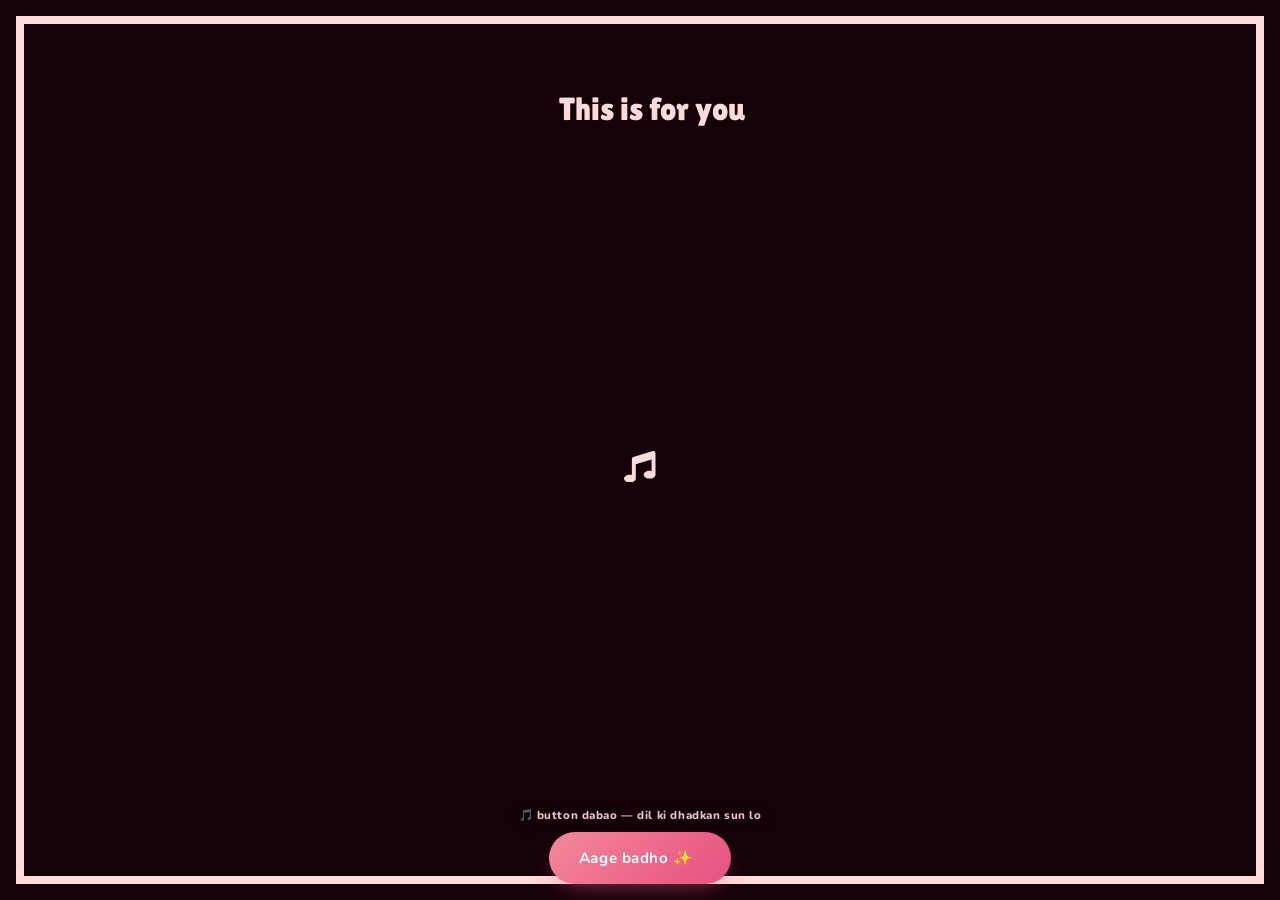
==== commit 78e9e6ac: "Pawaniya birthday site: HBD-MINI base + this repo's heart, heart-and-arrow and cake animations Base " ====
--- a/index.html
+++ b/index.html
@@ -11,9 +11,78 @@
 <script src=https://cdn.jsdelivr.net/npm/@tailwindcss/browser@4></script>
 <script src=https://unpkg.com/lucide@0.469.0/dist/umd/lucide.min.js></script>
 <script src=https://cdn.jsdelivr.net/npm/canvas-confetti@1.9.3/dist/confetti.browser.min.js></script>
-<style>:root{--pink:#ffd6e7;--blush:#ffb9d0;--lav:#dcc3ff;--mint:#bdebd8;--peach:#ffd9b3;--coral:#ff9e9d;--sunny:#fff3b0;--plum:#6e3b6b;--plum-soft:#9c5b96;--plum-deep:#4a2445;--white-glass:rgba(255,252,254,.72);--nav-h:64px;--ease-slide:cubic-bezier(.22,.8,.25,1);--ease-spring:cubic-bezier(.34,1.5,.64,1)}*{-webkit-tap-highlight-color:transparent}html,body{margin:0;padding:0;width:100%;height:100%;overflow:hidden;overscroll-behavior:none}body{font-family:'Nunito',system-ui,sans-serif;color:#403a45;background:linear-gradient(160deg,#FFF0F5 0,#FFE4E1 100%);touch-action:manipulation;-webkit-font-smoothing:antialiased}.font-hand{font-family:'Caveat',cursive}::selection{background:var(--blush);color:#fff}.bg-layer{position:fixed;inset:0;z-index:0;overflow:hidden;pointer-events:none}.cloud{position:absolute;left:-40vw;width:190px;height:56px;border-radius:999px;filter:blur(2.5px);animation-name:drift;animation-timing-function:linear;animation-iteration-count:infinite}.cloud::before,.cloud::after{content:'';position:absolute;border-radius:50%}.cloud::before{width:84px;height:84px;top:-40px;left:26px;background:inherit}.cloud::after{width:60px;height:60px;top:-26px;left:96px;background:inherit}.orb{position:absolute;border-radius:50%;filter:blur(22px);opacity:.34;animation:orbFloat 11s ease-in-out infinite}.glass{background:var(--white-glass);backdrop-filter:blur(15px);-webkit-backdrop-filter:blur(15px);border:1px solid rgba(255,255,255,.75);box-shadow:0 12px 40px -12px rgba(190,110,160,.30)}.btn{position:relative;display:inline-flex;align-items:center;justify-content:center;gap:.55rem;min-height:52px;padding:.85rem 1.9rem;border:0;border-radius:999px;font-family:'Nunito',sans-serif;font-weight:700;font-size:.95rem;letter-spacing:.035em;text-align:center;color:#fff;cursor:pointer;overflow:hidden;transition:transform .2s ease,box-shadow .2s ease,background-color .2s ease;user-select:none}.btn svg{width:18px;height:18px}.btn:hover{transform:translateY(-2px) scale(1.015)}.btn:active{transform:translateY(1px) scale(.975)}.btn-primary{background:linear-gradient(135deg,#F3899B 0,#EE6A8C 52%,#E4517F 100%);box-shadow:0 10px 22px -10px rgba(228,81,127,.62)}.btn-primary:hover{box-shadow:0 14px 28px -10px rgba(228,81,127,.7)}.btn-secondary{background:linear-gradient(135deg,#7C6BE0 0,#6455D6 100%);box-shadow:0 10px 22px -10px rgba(100,85,214,.55)}.btn-secondary:hover{box-shadow:0 14px 28px -10px rgba(100,85,214,.65)}.btn-ghost{background:rgba(255,255,255,.9);color:#5c4a63;border:1.5px solid rgba(150,110,150,.28);box-shadow:0 4px 12px -6px rgba(120,80,120,.25)}.btn-ghost:hover{background:#fff;border-color:rgba(150,110,150,.45)}.btn-mint{background:linear-gradient(135deg,#4FBF95 0,#38A97F 100%);box-shadow:0 10px 22px -10px rgba(56,169,127,.55)}.btn:disabled{opacity:.45;pointer-events:none}.btn-block{width:100%}.rip{position:absolute;pointer-events:none;width:8px;height:8px;border-radius:50%;background:radial-gradient(circle,rgba(255,255,255,.95) 0,rgba(255,255,255,.35) 55%,transparent 70%);transform:translate(-50%,-50%) scale(1);animation:rip .7s ease-out forwards}.chip{display:inline-flex;align-items:center;gap:.4rem;padding:.34rem .85rem;border-radius:999px;font-size:.68rem;font-weight:900;letter-spacing:.22em;text-transform:uppercase}#deck{position:fixed;inset:0;z-index:10}.slide{position:absolute;inset:0;display:flex;align-items:center;justify-content:center;padding:64px 16px calc(var(--nav-h) + 26px);transform:translateX(100%) scale(.96);opacity:0;pointer-events:none;transition:transform .7s cubic-bezier(.22,.8,.25,1),opacity .7s cubic-bezier(.22,.8,.25,1);will-change:transform,opacity}.slide.is-prev{transform:translateX(-100%) scale(.96)}.slide.active{transform:translateX(0) scale(1);opacity:1;pointer-events:auto;z-index:2}.slide-inner{width:100%;max-width:430px;max-height:100%;display:flex;flex-direction:column;align-items:center;gap:14px;text-align:center;overflow:hidden}.scrolly{overflow-y:auto;overscroll-behavior:contain;scrollbar-width:thin;scrollbar-color:var(--blush) transparent}.scrolly::-webkit-scrollbar{width:5px}.scrolly::-webkit-scrollbar-thumb{background:var(--blush);border-radius:99px}.scrolly::-webkit-scrollbar-track{background:transparent}.twk{position:absolute;z-index:1;pointer-events:none;width:8px;height:8px;border-radius:2px;background:linear-gradient(135deg,#fff,var(--blush));box-shadow:0 0 10px 2px rgba(255,182,213,.75);transform:rotate(45deg);animation:tw 2.6s ease-in-out infinite}.slide>.content-z{position:relative;z-index:2;width:100%;display:flex;justify-content:center}.navbtn{position:fixed;bottom:calc(14px + env(safe-area-inset-bottom));z-index:80;width:50px;height:50px;border-radius:50%;display:flex;align-items:center;justify-content:center;color:#fff;cursor:pointer;border:0;background:linear-gradient(135deg,#F3899B 0,#EE6A8C 52%,#E4517F 100%);box-shadow:0 8px 20px -8px rgba(228,81,127,.6);overflow:hidden;transition:opacity .3s,transform .2s ease,box-shadow .2s ease}.navbtn svg{width:21px;height:21px}.navbtn:hover{transform:translateY(-2px);box-shadow:0 12px 24px -8px rgba(228,81,127,.7)}.navbtn:active{transform:scale(.92)}.navbtn.off{opacity:.22;pointer-events:none}#prevBtn{left:14px;background:#fff;color:#5c4a63;border:1.5px solid rgba(150,110,150,.28);box-shadow:0 4px 12px -6px rgba(120,80,120,.3)}#prevBtn:hover{box-shadow:0 10px 20px -8px rgba(120,80,120,.35)}#nextBtn{right:14px}#dots{position:fixed;left:50%;transform:translateX(-50%);bottom:calc(28px + env(safe-area-inset-bottom));z-index:80;display:flex;align-items:center;gap:5px}.dot{width:7px;height:7px;border-radius:99px;border:0;padding:0;cursor:pointer;background:rgba(156,91,150,.28);transition:all .45s var(--ease-slide)}.dot.on{width:22px;background:linear-gradient(90deg,var(--coral),#FF8FB3);box-shadow:0 2px 8px rgba(255,143,179,.55)}body:not(.unlocked) .navbtn,body:not(.unlocked) #dots,body:not(.unlocked) .music-pill,body:not(.unlocked) .cat,body:not(.unlocked) .fcat,body:not(.unlocked) .wm{opacity:0!important;pointer-events:none!important}#gate{position:fixed;inset:0;z-index:100;display:flex;align-items:center;justify-content:center;padding:22px;background:linear-gradient(160deg,rgba(255,240,245,.92),rgba(255,228,225,.94));backdrop-filter:blur(10px);-webkit-backdrop-filter:blur(10px);transition:opacity .8s ease,transform .8s ease,visibility .8s}#gate.gate-out{opacity:0;transform:scale(1.04);visibility:hidden;pointer-events:none}#gateCard{width:min(360px,94vw);border-radius:32px;padding:30px 24px 26px;text-align:center}.pin-row{display:flex;gap:12px;justify-content:center;margin:18px 0 6px}.pin-box{width:52px;height:60px;border-radius:16px;border:1.5px solid rgba(255,255,255,.9);background:rgba(255,255,255,.66);font-family:'Caveat',cursive;font-size:1.9rem;font-weight:700;color:var(--plum);text-align:center;outline:0;caret-color:var(--coral);box-shadow:inset 0 2px 6px rgba(190,110,160,.14);transition:border-color .25s,transform .25s,box-shadow .25s}.pin-box:focus{border-color:var(--coral);transform:translateY(-3px) scale(1.04);box-shadow:0 8px 18px -6px rgba(255,158,157,.55)}.display-title{font-family:'Caveat',cursive;font-weight:700;font-size:clamp(3rem,11vw,5rem);line-height:.95;background:linear-gradient(120deg,var(--plum) 10%,var(--plum-soft) 45%,#FF8FB3 90%);-webkit-background-clip:text;background-clip:text;color:transparent;filter:drop-shadow(0 4px 14px rgba(255,143,179,.35))}.h-title{font-family:'Caveat',cursive;font-weight:700;font-size:clamp(2.1rem,8vw,2.9rem);line-height:1.05;color:var(--plum)}.subtxt{font-size:.92rem;font-weight:700;color:var(--plum-soft);line-height:1.55}.bob{animation:cardPop .8s var(--ease-spring) both}#noArena{position:relative;height:144px;width:100%}#noBtn{position:absolute;left:50%;top:50%;transform:translate(-50%,-50%);transition:left .45s cubic-bezier(.22,1,.36,1),top .45s cubic-bezier(.22,1,.36,1),opacity .4s,border-color .4s,transform .18s;white-space:nowrap}#noBtn.dead{opacity:.3;pointer-events:none;border:2px solid #9fdfb5}#careArena{position:relative;height:132px;width:100%;margin:8px 0 10px}.care-dodge{position:absolute;left:50%;transform:translateX(-50%);min-height:48px;padding:.62rem 1.3rem;font-size:.86rem;white-space:nowrap;transition:left .45s cubic-bezier(.22,1,.36,1),top .45s cubic-bezier(.22,1,.36,1),opacity .4s ease}.care-dodge.loose{transform:none}.care-dodge.dead{opacity:.3;pointer-events:none}#careOpt1{top:2px}#careOpt2{top:66px}.btn-grape{background:linear-gradient(135deg,#8E7BE8 0,#6F5AD8 100%);box-shadow:0 10px 22px -10px rgba(111,90,216,.55)}.btn-sun{background:linear-gradient(135deg,#FFC15E 0,#F79A3E 100%);box-shadow:0 10px 22px -10px rgba(247,154,62,.55)}.meter-shell{width:100%;height:26px;border-radius:999px;overflow:hidden;position:relative;background:rgba(255,255,255,.6);border:1px solid rgba(255,255,255,.9);box-shadow:inset 0 2px 8px rgba(190,110,160,.18)}#meterFill{height:100%;width:0;border-radius:999px;background:linear-gradient(90deg,var(--mint),var(--lav),var(--pink),var(--coral));box-shadow:0 0 16px rgba(255,182,213,.8);transition:width .12s linear;position:relative;overflow:hidden}#meterFill::after{content:'';position:absolute;inset:0;background:linear-gradient(105deg,transparent 30%,rgba(255,255,255,.6) 50%,transparent 70%);transform:translateX(-100%);animation:shine 2.2s linear infinite}.meter-done{animation:meterPulse 1.6s ease-in-out infinite}@keyframes meterPulse{0%,100%{box-shadow:0 0 14px rgba(255,182,213,.7)}50%{box-shadow:0 0 30px rgba(255,158,157,.95)}}#envScene{perspective:1000px;padding:44px 0 6px;max-height:380px;transition:max-height .6s cubic-bezier(.22,.8,.25,1),opacity .45s ease,padding .6s cubic-bezier(.22,.8,.25,1)}#envScene.gone{max-height:0!important;opacity:0;padding:0!important;overflow:hidden}#envScene.gone #env{animation:none;transform:translateY(26px) scale(.55) rotate(-5deg);opacity:0;pointer-events:none}#env{position:relative;width:min(300px,80vw);aspect-ratio:300/190;margin:0 auto;cursor:pointer;transition:transform .7s cubic-bezier(.34,1.5,.64,1),opacity .45s ease;animation:envFloat 4s ease-in-out infinite}@keyframes envFloat{0%,100%{transform:translateY(0) rotate(-1deg)}50%{transform:translateY(-7px) rotate(1deg)}}#envScene.open #env{animation:none;transform:scale(.84) translateY(-4px)}.env-body{position:absolute;inset:0;z-index:1;border-radius:14px;background:linear-gradient(165deg,#FFF8EA,#FFEBD9);border:1px solid rgba(255,255,255,.9);box-shadow:0 18px 40px -14px rgba(190,110,160,.45)}.env-pocket{position:absolute;inset:0;z-index:3;border-radius:14px;overflow:hidden;background:linear-gradient(180deg,#FFF3E2,#FFE7D2);clip-path:polygon(0 100%,0 34%,50% 72%,100% 34%,100% 100%);border:0;filter:drop-shadow(0 -2px 3px rgba(190,110,160,.12))}.env-seal{position:absolute;z-index:4;left:50%;top:58%;transform:translate(-50%,-50%);width:46px;height:46px;border-radius:50%;background:radial-gradient(circle at 34% 30%,#ffc3d9,#f77fa9 70%,#e56a97);box-shadow:0 4px 10px rgba(230,105,150,.5),inset 0 2px 4px rgba(255,255,255,.55);display:flex;align-items:center;justify-content:center;color:#fff;transition:opacity .4s,transform .4s}#envScene.open .env-seal{opacity:0;transform:translate(-50%,-50%) scale(.4) rotate(40deg)}.env-letter{position:absolute;z-index:2;left:7%;right:7%;top:10%;bottom:16%;border-radius:8px;background:linear-gradient(180deg,#FFFDF7,#FFF6EA);border:1px solid rgba(240,214,180,.8);display:flex;align-items:center;justify-content:center;transition:transform .9s var(--ease-spring) .3s,z-index 0s .45s}#envScene.open .env-letter{z-index:5;transform:translateY(-76%) rotate(-5deg) scale(1.05) scale(.96)}.env-flap{position:absolute;z-index:4;left:0;right:0;top:0;height:52%;clip-path:polygon(0 0,100% 0,50% 100%);background:linear-gradient(180deg,var(--pink),var(--blush));border-radius:14px 14px 0 0;transform-origin:top center;transform:rotateX(0deg);transition:z-index 0s .3s;filter:drop-shadow(0 3px 5px rgba(190,110,160,.22))}#envScene.open .env-flap{animation:envelopeOpen .62s ease-in-out forwards;z-index:1}#letterPanel{width:100%;opacity:0;pointer-events:none}#letterPanel.show{opacity:1;pointer-events:auto;animation:cardPop .8s cubic-bezier(.34,1.5,.64,1) both}.paper{position:relative;background:#fffdf7;border:1px solid rgba(240,214,180,.85);border-radius:18px;box-shadow:0 16px 36px -14px rgba(190,110,160,.4);overflow:hidden}.paper::before{content:'';position:absolute;top:0;bottom:0;left:26px;width:1.5px;background:rgba(255,150,175,.42);z-index:1;pointer-events:none}.washi{position:absolute;z-index:3;top:-12px;left:50%;transform:translateX(-50%) rotate(-3deg);width:96px;height:24px;border-radius:3px;background:linear-gradient(90deg,rgba(255,200,160,.85),rgba(255,185,208,.85));box-shadow:0 2px 6px rgba(190,110,160,.25);opacity:.9}.letter-scroll{position:relative;z-index:2;max-height:56dvh;padding:22px 20px 18px 38px;text-align:left;background-image:repeating-linear-gradient(180deg,transparent 0,transparent 27px,rgba(150,190,220,.34) 27px,rgba(150,190,220,.34) 28px);background-attachment:local}.letter-scroll p{margin:0 0 28px;font-size:.9rem;font-weight:600;line-height:28px;color:#4a4450}.letter-sign{font-family:'Caveat',cursive;font-size:1.75rem;font-weight:700;color:var(--plum);text-align:right;line-height:28px!important;margin:0!important}.photo-frame{padding:12px 12px 46px;border-radius:26px;transform:rotate(-1.6deg);position:relative}.photo-wrap{overflow:hidden;border-radius:18px;aspect-ratio:4/4.6;box-shadow:inset 0 0 0 1px rgba(255,255,255,.6)}#memPhoto{width:100%;height:100%;object-fit:cover;animation:kenburns 14s ease-in-out infinite alternate}@keyframes kenburns{from{transform:scale(1)}to{transform:scale(1.1) translate(-1.5%,1.5%)}}.heart-badge{position:absolute;right:2px;bottom:34px;width:44px;height:44px;border-radius:50%;display:flex;align-items:center;justify-content:center;animation:cardPop .9s var(--ease-spring) .5s both}.photo-cap{position:absolute;left:0;right:0;bottom:10px;font-family:'Caveat',cursive;font-size:1.4rem;font-weight:600;color:var(--plum)}.wait-dots span{display:inline-block;font-size:3.4rem;line-height:1;color:var(--plum-soft);animation:wdot 1.4s ease-in-out infinite}.wait-dots span:nth-child(2){animation-delay:.18s}.wait-dots span:nth-child(3){animation-delay:.36s}@keyframes wdot{0%,100%{transform:translateY(0);opacity:.5}40%{transform:translateY(-10px);opacity:1}}.fcat-bob{animation:fcFloat1 4.5s ease-in-out infinite;filter:drop-shadow(0 10px 18px rgba(190,110,160,.35))}.who-line{opacity:0;transform:translateY(14px) scale(.9);transition:all .7s var(--ease-spring)}.who-line.on{opacity:1;transform:translateY(0) scale(1)}#whoC{font-family:'Caveat',cursive;font-weight:700;font-size:clamp(3.4rem,13vw,5.4rem);background:linear-gradient(120deg,#FF8FB3,var(--plum-soft) 60%,var(--plum));-webkit-background-clip:text;background-clip:text;color:transparent;filter:drop-shadow(0 6px 22px rgba(255,143,179,.5))}.candle-wrap{position:relative;width:150px;height:250px;cursor:pointer}.candle-glow{position:absolute;left:50%;top:6px;transform:translateX(-50%);width:170px;height:170px;border-radius:50%;background:radial-gradient(circle,rgba(255,220,150,.75),rgba(255,190,140,.28) 45%,transparent 70%);filter:blur(6px);opacity:.5;transition:opacity .6s,transform .6s;animation:glowPulse 2.4s ease-in-out infinite}@keyframes glowPulse{0%,100%{transform:translateX(-50%) scale(1)}50%{transform:translateX(-50%) scale(1.12)}}.candle-wrap.wow .candle-glow{opacity:1;transform:translateX(-50%) scale(1.35)}.flame{position:absolute;left:50%;top:26px;transform:translateX(-50%);width:26px;height:42px;border-radius:50% 50% 50% 50% / 62% 62% 38% 38%;background:radial-gradient(circle at 50% 68%,#FFF7C9 0,#FFD36B 42%,#FF9E57 78%,rgba(255,140,80,0) 100%);transform-origin:50% 90%;animation:flameFlick .9s ease-in-out infinite;box-shadow:0 0 22px 6px rgba(255,200,110,.65)}@keyframes flameFlick{0%,100%{transform:translateX(-50%) scale(1) rotate(-2deg)}25%{transform:translateX(-52%) scale(1.06,1.14) rotate(2deg)}50%{transform:translateX(-48%) scale(.94,.9) rotate(-3deg)}75%{transform:translateX(-50%) scale(1.04,1.1) rotate(1deg)}}.wick{position:absolute;left:50%;top:58px;transform:translateX(-50%);width:4px;height:14px;border-radius:2px;background:#7c5b43}.wax{position:absolute;left:50%;bottom:0;transform:translateX(-50%);width:64px;height:172px;border-radius:16px 16px 14px 14px;background:repeating-linear-gradient(135deg,#FFD6E7 0 14px,#FFF3F8 14px 28px);box-shadow:inset -8px 0 12px rgba(190,110,160,.22),inset 6px 0 10px rgba(255,255,255,.7),0 14px 26px -10px rgba(190,110,160,.4)}.wax::before{content:'';position:absolute;top:-9px;left:0;right:0;height:20px;border-radius:50%;background:radial-gradient(ellipse at 50% 60%,#fff,#ffe9f1 70%)}.candle-plate{position:absolute;left:50%;bottom:-10px;transform:translateX(-50%);width:130px;height:18px;border-radius:50%;background:radial-gradient(ellipse,rgba(255,255,255,.9),rgba(255,214,231,.65));box-shadow:0 6px 14px rgba(190,110,160,.25)}#warmGlow{position:fixed;inset:0;z-index:5;pointer-events:none;background:radial-gradient(circle at 50% 42%,rgba(255,205,130,.32),transparent 62%);opacity:0;transition:opacity .9s ease}#cakeStage{position:relative;width:100%;height:252px;touch-action:none;user-select:none;-webkit-user-select:none}.cake-pos{position:absolute;left:50%;bottom:26px;transform:translateX(-50%);width:230px;height:180px}.cake-piece{position:absolute;inset:0;transition:transform .85s var(--ease-spring)}.piece-l{clip-path:inset(-40px 49.7% -20px -20px)}.piece-r{clip-path:inset(-40px -20px -20px 49.7%)}#cakeStage.cut .piece-l{transform:translateX(-18px) rotate(-3.5deg)}#cakeStage.cut .piece-r{transform:translateX(18px) rotate(3.5deg)}.ck-plate{position:absolute;left:50%;bottom:0;transform:translateX(-50%);width:216px;height:22px;border-radius:50%;background:radial-gradient(ellipse,#fff,#ffe3ee 75%);box-shadow:0 8px 18px rgba(190,110,160,.3)}.ck-base{position:absolute;left:6px;right:6px;bottom:12px;height:74px;border-radius:14px;background:linear-gradient(180deg,#FFC4DA,#FF9FC2);box-shadow:inset 0 -10px 16px rgba(230,105,150,.35)}.ck-base::before{content:'';position:absolute;top:-12px;left:0;right:0;height:24px;border-radius:12px;background:radial-gradient(circle at 14px 4px,#fff 8px,transparent 9px) 0 0/32px 22px repeat-x,linear-gradient(#fff,#ffeaf3)}.ck-mid{position:absolute;left:32px;right:32px;bottom:80px;height:56px;border-radius:12px;background:linear-gradient(180deg,#E7D4FF,#CDB0F5);box-shadow:inset 0 -8px 12px rgba(156,91,150,.3)}.ck-mid::before{content:'';position:absolute;top:-10px;left:0;right:0;height:20px;border-radius:10px;background:radial-gradient(circle at 12px 3px,#fff 7px,transparent 8px) 0 0/28px 18px repeat-x,linear-gradient(#fff,#f6efff)}.ck-candle{position:absolute;bottom:132px;width:9px;height:34px;border-radius:5px;background:repeating-linear-gradient(135deg,#FF9E9D 0 6px,#fff 6px 12px)}.ck-flame{position:absolute;bottom:164px;width:11px;height:17px;border-radius:50% 50% 50% 50%/60% 60% 40% 40%;background:radial-gradient(circle at 50% 70%,#FFF7C9,#FFCE5C 55%,rgba(255,158,87,0));animation:flameFlick .9s ease-in-out infinite;box-shadow:0 0 12px 3px rgba(255,200,110,.7)}#cutLine{position:absolute;z-index:5;left:50%;bottom:16px;transform:translateX(-50%) scaleY(0);width:5px;height:196px;border-radius:99px;background:linear-gradient(180deg,rgba(255,255,255,0),#fff,rgba(255,243,176,.9),#fff,rgba(255,255,255,0));box-shadow:0 0 16px 4px rgba(255,240,170,.85);transform-origin:center center;opacity:0}#cakeStage.cut #cutLine{animation:cakeCut .7s ease-out .1s forwards}#cutter{position:absolute;z-index:6;left:12px;top:14px;width:92px;height:30px;border-radius:99px;background:linear-gradient(90deg,var(--sunny),#FFD36B,var(--coral));box-shadow:0 0 18px 4px rgba(255,214,120,.75),inset 0 1px 2px rgba(255,255,255,.8);display:flex;align-items:center;justify-content:center;gap:4px;font-size:.62rem;font-weight:900;letter-spacing:.12em;color:#7a4a12;cursor:grab;touch-action:none;animation:cutterBob 2.4s ease-in-out infinite}#cutter::before,#cutter::after{content:'';position:absolute;width:7px;height:7px;border-radius:2px;background:#fff;transform:rotate(45deg);box-shadow:0 0 8px #ffe9a8;animation:tw 2.6s ease-in-out infinite}#cutter::before{left:-7px;top:-5px}#cutter::after{right:-7px;bottom:-5px;animation-delay:1.2s}@keyframes cutterBob{0%,100%{margin-top:0}50%{margin-top:-7px}}#cutter.grabbing{cursor:grabbing;animation:none;box-shadow:0 0 26px 8px rgba(255,214,120,.95),inset 0 1px 2px rgba(255,255,255,.9)}.cat,.fcat{position:fixed;z-index:70;cursor:grab;user-select:none;touch-action:none;transition:opacity .6s,transform .2s}.cat img,.fcat img{width:100%;height:100%;object-fit:contain;pointer-events:none}.cat img{mix-blend-mode:multiply}.cat.dragging,.fcat.dragging{animation:none!important;cursor:grabbing;z-index:96;transform:scale(1.12)}.cat{width:58px;height:58px;animation:catBob 3.6s ease-in-out infinite;filter:drop-shadow(0 6px 12px rgba(190,110,160,.3));transition:opacity .6s}.fcat{transition:opacity .6s;filter:drop-shadow(0 8px 14px rgba(190,110,160,.32))}#catTl{top:8px;left:8px}#catTr{top:8px;right:8px;animation-delay:.6s}#catBl{bottom:calc(74px + env(safe-area-inset-bottom));left:8px;animation-delay:1.2s}#catBr{bottom:calc(74px + env(safe-area-inset-bottom));right:8px;animation-delay:1.8s}#fcat1{right:4%;top:16%;width:72px;height:72px;animation:fcFloat1 4.5s ease-in-out infinite}#fcat2{left:3.5%;bottom:14%;width:64px;height:64px;animation:fcFloat2 3.8s ease-in-out infinite}.catPop{animation:catPop .55s var(--ease-spring)!important}.music-pill{position:fixed;top:calc(12px + env(safe-area-inset-top));left:50%;transform:translateX(-50%);z-index:90;height:42px;padding:0 16px;border-radius:99px;display:flex;align-items:center;gap:9px;cursor:pointer;transition:all .4s;font-weight:900;font-size:.7rem;letter-spacing:.18em;color:var(--plum)}.music-pill svg{width:16px;height:16px}.music-pill .wbars{display:none;align-items:flex-end;gap:2.5px;height:15px}.music-pill .wbars i{width:3px;border-radius:2px;background:linear-gradient(180deg,var(--coral),var(--plum-soft));animation:wb 1s ease-in-out infinite}.music-pill .wbars i:nth-child(1){height:9px}.music-pill .wbars i:nth-child(2){height:14px;animation-delay:.15s}.music-pill .wbars i:nth-child(3){height:7px;animation-delay:.3s}.music-pill .wbars i:nth-child(4){height:12px;animation-delay:.45s}.music-pill.playing{background:linear-gradient(135deg,rgba(255,200,160,.9),rgba(255,158,157,.9),rgba(255,143,179,.9));color:#fff;border-color:rgba(255,255,255,.7);box-shadow:0 10px 26px -8px rgba(255,143,179,.7)}.music-pill.playing .wbars{display:flex}.music-pill.playing .wbars i{background:#fff}#toastWrap{position:fixed;top:16px;left:50%;transform:translateX(-50%);z-index:300;display:flex;flex-direction:column;align-items:center;gap:8px;width:min(92vw,420px);pointer-events:none}.toast{pointer-events:auto;display:flex;align-items:center;gap:9px;max-width:384px;width:max-content;padding:11px 18px;border-radius:999px;font-weight:800;font-size:.84rem;color:var(--plum);animation:toastIn .45s var(--ease-spring) both}.toast.out{animation:toastOut .35s ease-in both}.toast .tdot{width:10px;height:10px;border-radius:50%;flex:none;box-shadow:0 0 0 3px rgba(255,255,255,.7)}.spark{position:fixed;z-index:250;pointer-events:none;width:9px;height:9px;border-radius:2.5px;transform:translate(-50%,-50%) rotate(45deg);animation:sparkFly .75s ease-out forwards}.petal{position:fixed;z-index:250;pointer-events:none;transform:translate(-50%,-50%);will-change:transform,opacity;filter:drop-shadow(0 3px 5px rgba(190,110,160,.32))}.petal.f-burst{animation:petalBurst 1.05s cubic-bezier(.2,.7,.3,1) forwards}.petal.f-float{animation:petalFloat 1.25s cubic-bezier(.25,.6,.3,1) forwards}.petal.f-spin{animation:petalSpin 1.15s cubic-bezier(.2,.8,.3,1) forwards}.petal.f-drop{animation:petalDrop 1.3s cubic-bezier(.35,.15,.4,1) forwards}@keyframes petalBurst{0%{opacity:0;transform:translate(-50%,-50%) scale(.2) rotate(0deg)}22%{opacity:1;transform:translate(calc(-50% + var(--dx)*.42),calc(-50% + var(--dy)*.42)) scale(1.18) rotate(90deg)}100%{opacity:0;transform:translate(calc(-50% + var(--dx)),calc(-50% + var(--dy))) scale(.42) rotate(220deg)}}@keyframes petalFloat{0%{opacity:0;transform:translate(-50%,-50%) scale(.3) rotate(-15deg)}25%{opacity:1;transform:translate(calc(-50% + var(--dx)*.3),calc(-50% - 16px)) scale(1.1) rotate(10deg)}100%{opacity:0;transform:translate(calc(-50% + var(--dx)),calc(-50% - 78px)) scale(.6) rotate(-35deg)}}@keyframes petalSpin{0%{opacity:0;transform:translate(-50%,-50%) scale(.25) rotate(0deg)}30%{opacity:1;transform:translate(calc(-50% + var(--dx)*.5),calc(-50% + var(--dy)*.5)) scale(1.22) rotate(200deg)}100%{opacity:0;transform:translate(calc(-50% + var(--dx)),calc(-50% + var(--dy))) scale(.35) rotate(520deg)}}@keyframes petalDrop{0%{opacity:0;transform:translate(-50%,-50%) scale(.3) rotate(0deg)}20%{opacity:1;transform:translate(calc(-50% + var(--dx)*.35),calc(-50% - 22px)) scale(1.12) rotate(45deg)}100%{opacity:0;transform:translate(calc(-50% + var(--dx)),calc(-50% + 68px)) scale(.55) rotate(160deg)}}#rvDim{position:absolute;inset:0;z-index:3;pointer-events:none;background:radial-gradient(circle at 50% 45%,rgba(74,36,69,.42),rgba(74,36,69,.16) 70%);opacity:0;transition:opacity .9s ease}#rvDim.on{opacity:1}.rv-stage{opacity:0;transform:scale(.7);transition:all .6s var(--ease-spring)}.rv-stage.on{opacity:1;transform:scale(1)}#rvTitle{font-family:'Caveat',cursive;font-weight:700;font-size:clamp(2.6rem,10.5vw,4.2rem);line-height:1;background:linear-gradient(120deg,#FF8FB3,var(--plum) 55%,var(--coral));-webkit-background-clip:text;background-clip:text;color:transparent}#rvTitle.on{animation:birthdayReveal .9s var(--ease-spring) both,revealGlow 2.2s ease-in-out 1s infinite}@keyframes revealGlow{0%,100%{filter:drop-shadow(0 4px 16px rgba(255,143,179,.4))}50%{filter:drop-shadow(0 6px 30px rgba(255,158,157,.85))}}.tag{position:relative;display:inline-flex;align-items:center;gap:.5rem;padding:.6rem 1rem;border-radius:999px;background:rgba(250,248,250,.9);border:1.5px dashed rgba(150,120,150,.4);font-weight:600;font-size:.8rem;color:#5c4a63;cursor:pointer;transition:all .25s ease}.tag.sel{background:linear-gradient(135deg,#FFE0CC,#FFC2B8);color:#8a3a56;border:1.5px solid rgba(238,106,140,.45);box-shadow:0 6px 16px -8px rgba(228,81,127,.5)}.tag .tx{display:inline-flex;align-items:center;justify-content:center;width:19px;height:19px;border-radius:50%;background:rgba(255,255,255,.9);color:#c2487e;font-size:.82rem;font-weight:800;line-height:1;flex:none}.note{display:flex;gap:12px;align-items:flex-start;text-align:left;width:100%;padding:14px 16px;border-radius:22px;opacity:0}.note.in{animation:noteIn .8s cubic-bezier(.34,1.5,.64,1) both}.note .nic{width:42px;height:42px;border-radius:14px;flex:none;display:flex;align-items:center;justify-content:center;color:#fff;box-shadow:0 8px 18px -6px rgba(190,110,160,.45),inset 0 1px 1px rgba(255,255,255,.6)}.note .nic svg{width:20px;height:20px}.note .nt{font-weight:900;font-size:.92rem;color:var(--plum);line-height:1.3}.note .ns{font-family:'Caveat',cursive;font-size:1.15rem;font-weight:600;color:var(--plum-soft);margin-top:2px}.cd-tile{border-radius:18px;padding:10px 4px 8px;min-width:64px;flex:1}.cd-num{font-family:'Caveat',cursive;font-weight:700;font-size:2.15rem;line-height:1;color:var(--plum)}.cd-lab{font-size:.56rem;font-weight:900;letter-spacing:.18em;color:var(--plum-soft);margin-top:2px}.cd-tile.tick .cd-num{animation:tileTick .4s var(--ease-spring)}.info-card{border-radius:20px;padding:13px 15px;text-align:left;width:100%}.info-card h4{margin:0;font-weight:900;font-size:.84rem;color:var(--plum);display:flex;align-items:center;gap:7px}.info-card h4 svg{width:16px;height:16px;flex:none}.info-card p{margin:.3rem 0 0;font-size:.76rem;font-weight:600;color:#7c4a72;line-height:1.5}.mini-tag{display:inline-block;margin-top:6px;font-size:.58rem;font-weight:900;letter-spacing:.14em;text-transform:uppercase;padding:3px 9px;border-radius:99px;background:rgba(255,214,231,.75);color:#a03d72}.tl-item{position:relative;padding:0 0 14px 26px;text-align:left;opacity:0}.tl-item.in{animation:noteIn .7s var(--ease-spring) both}.tl-item::before{content:'';position:absolute;left:8.5px;top:22px;bottom:-2px;width:2px;background:linear-gradient(180deg,rgba(255,182,213,.8),rgba(220,195,255,.5))}.tl-item:last-child::before{display:none}.tl-dot{position:absolute;left:0;top:4px;width:19px;height:19px;border-radius:50%;border:3px solid #fff;box-shadow:0 4px 10px rgba(190,110,160,.35)}.tl-t{font-weight:900;font-size:.86rem;color:var(--plum)}.tl-d{font-size:.74rem;font-weight:600;color:#7c4a72;margin-top:1px}#introVid{position:fixed;inset:0;z-index:200;display:none;align-items:center;justify-content:center;flex-direction:column;padding:20px;gap:12px;background:linear-gradient(165deg,rgba(255,240,245,.97),rgba(255,228,225,.98));backdrop-filter:blur(12px);-webkit-backdrop-filter:blur(12px);transition:opacity .7s ease,transform .7s ease}#introVid.show{display:flex}#introVid.bye{opacity:0;transform:scale(1.06);pointer-events:none}.ivcap{display:flex;flex-direction:column;align-items:center;gap:2px;animation:cardPop .7s var(--ease-spring) both}.ivtxt{font-family:'Caveat',cursive;font-weight:700;font-size:2rem;line-height:1;color:var(--plum)}.ivarrow{color:#ee6a8c;animation:arrowNudge 1.4s ease-in-out infinite}@keyframes arrowNudge{0%,100%{transform:translateY(0) rotate(6deg)}50%{transform:translateY(7px) rotate(6deg)}}.vidframe{position:relative;padding:9px;border-radius:30px;background:linear-gradient(135deg,#FFD6E7,#DCC3FF 45%,#BDEBD8 100%);box-shadow:0 20px 44px -16px rgba(190,110,160,.55);animation:cardPop .8s var(--ease-spring) both}.vidframe video{display:block;width:100%;height:auto;max-height:56dvh;border-radius:22px;background:#000;object-fit:cover}.vidframe::before,.vidframe::after{content:'';position:absolute;width:12px;height:12px;border-radius:3px;background:#fff;transform:rotate(45deg);box-shadow:0 0 12px rgba(255,214,231,.95);animation:tw 2.6s ease-in-out infinite}.vidframe::before{left:-6px;top:-6px}.vidframe::after{right:-6px;bottom:-6px;animation-delay:1.3s}.vidgone{animation:vidBye .8s cubic-bezier(.4,0,.2,1) forwards}@keyframes vidBye{0%{opacity:1;transform:scale(1) translateY(0)}100%{opacity:0;transform:scale(.7) translateY(-40px);max-height:0;margin:0;padding:0}}.vidcaption{font-family:'Caveat',cursive;font-weight:700;font-size:1.6rem;color:var(--plum);line-height:1.1}#hbBright{font-family:'Caveat',cursive;font-weight:700;line-height:.95;font-size:clamp(3rem,13vw,5rem);background:linear-gradient(92deg,#FF3D7F 0,#FF8A3D 25%,#FFD400 48%,#3DDC84 70%,#7C6BE0 88%,#FF3D7F 100%);background-size:280% 100%;-webkit-background-clip:text;background-clip:text;color:transparent;animation:hbShift 5s linear infinite,birthdayReveal .9s var(--ease-spring) both;filter:drop-shadow(0 4px 16px rgba(255,61,127,.4))}@keyframes hbShift{to{background-position:280% 0}}.flwr{position:absolute;z-index:4;pointer-events:none;font-size:1.55rem;filter:drop-shadow(0 3px 6px rgba(190,110,160,.35));animation:flwrSway 4.2s ease-in-out infinite}@keyframes flwrSway{0%,100%{transform:rotate(-9deg) translateY(0)}50%{transform:rotate(9deg) translateY(-5px)}}.wm{position:fixed;right:10px;bottom:calc(4px + env(safe-area-inset-bottom));z-index:75;font-size:.56rem;font-weight:800;letter-spacing:.06em;color:var(--plum);opacity:.38;pointer-events:none;transition:opacity .6s}@keyframes shine{0%{transform:skewX(-22deg) translateX(-160%)}55%,100%{transform:skewX(-22deg) translateX(420%)}}@keyframes jelly{0%{transform:scale(1,1)}25%{transform:scale(1.07,.9)}50%{transform:scale(.94,1.06)}75%{transform:scale(1.03,.97)}100%{transform:scale(1,1)}}@keyframes rip{to{transform:translate(-50%,-50%) scale(42.5);opacity:0}}@keyframes shake{0%,100%{transform:translateX(0)}20%{transform:translateX(-9px)}40%{transform:translateX(9px)}60%{transform:translateX(-6px)}80%{transform:translateX(6px)}}@keyframes drift{0%{transform:translateX(0) translateY(0)}50%{transform:translateX(65vw) translateY(-14px)}100%{transform:translateX(160vw) translateY(0)}}@keyframes orbFloat{0%,100%{transform:translate(0,0) scale(1)}50%{transform:translate(12px,-18px) scale(1.06)}}@keyframes spin{to{transform:rotate(360deg)}}@keyframes toastIn{from{opacity:0;transform:translateY(-18px) scale(.9)}to{opacity:1;transform:translateY(0) scale(1)}}@keyframes toastOut{from{opacity:1;transform:translateY(0) scale(1)}to{opacity:0;transform:translateY(-14px) scale(.92)}}@keyframes catBob{0%,100%{transform:translateY(0) rotate(-4deg)}50%{transform:translateY(-6px) rotate(4deg)}}@keyframes fcFloat1{0%,100%{transform:translateY(0) rotate(-3deg)}50%{transform:translateY(-14px) rotate(5deg)}}@keyframes fcFloat2{0%,100%{transform:translateY(0) rotate(4deg)}50%{transform:translateY(-10px) rotate(-7deg)}}@keyframes catPop{0%{transform:scale(1)}40%{transform:scale(1.38) rotate(-8deg)}70%{transform:scale(.92) rotate(4deg)}100%{transform:scale(1)}}@keyframes china{0%,100%{transform:translateX(0)}20%{transform:translateX(-7px)}40%{transform:translateX(7px)}60%{transform:translateX(-5px)}80%{transform:translateX(5px)}}@keyframes noteIn{from{opacity:0;transform:translateY(26px) rotate(var(--nr,0deg)) scale(.85)}to{opacity:1;transform:translateY(0) rotate(var(--nr,0deg)) scale(1)}}@keyframes tw{0%,100%{opacity:.95;transform:rotate(45deg) scale(1)}50%{opacity:.15;transform:rotate(135deg) scale(.35)}}@keyframes sparkFly{0%{opacity:1;transform:translate(-50%,-50%) rotate(45deg) scale(1)}100%{opacity:0;transform:translate(calc(-50% + var(--dx)),calc(-50% + var(--dy))) rotate(200deg) scale(.15)}}@keyframes wb{0%,100%{transform:scaleY(.35)}50%{transform:scaleY(1)}}@keyframes cardPop{0%{opacity:0;transform:scale(.7)}60%{opacity:1;transform:scale(1.06)}100%{opacity:1;transform:scale(1)}}@keyframes tileTick{0%{transform:translateY(0) scale(1)}40%{transform:translateY(-4px) scale(1.12)}100%{transform:translateY(0) scale(1)}}@keyframes envelopeOpen{0%{transform:rotateX(0deg)}100%{transform:rotateX(-178deg)}}@keyframes cakeCut{0%{opacity:0;transform:translateX(-50%) scaleY(0)}30%{opacity:1}100%{opacity:1;transform:translateX(-50%) scaleY(1)}}@keyframes birthdayReveal{0%{opacity:0;transform:scale(.35) rotate(-6deg)}60%{opacity:1;transform:scale(1.09) rotate(1.5deg)}100%{opacity:1;transform:scale(1) rotate(0)}}.shake-anim{animation:shake .5s ease}.china-anim{animation:china .4s ease}.lockstack{display:flex;gap:10px;margin:12px 0 4px}.lockmini{width:58px;height:74px;border-radius:16px;transform:rotate(var(--r,0deg));display:flex;align-items:center;justify-content:center;color:#fff;border:1px solid rgba(255,255,255,.6);box-shadow:0 12px 26px -12px rgba(190,110,160,.55),inset 0 2px 3px rgba(255,255,255,.5);animation:cardPop .7s var(--ease-spring) both}.lockmini svg{width:22px;height:22px;filter:drop-shadow(0 1px 3px rgba(120,40,80,.35))}.lockmini:nth-child(2){animation-delay:.12s}.lockmini:nth-child(3){animation-delay:.24s}.lockmini:nth-child(4){animation-delay:.36s}.fnote{opacity:0}.fnote.in{animation:noteIn .75s cubic-bezier(.34,1.5,.64,1) both}.flip-card{position:relative;display:grid;min-height:132px;transform-style:preserve-3d;-webkit-transform-style:preserve-3d;transition:transform .7s var(--ease-spring);cursor:pointer}.flip-card.flipped{transform:rotateY(180deg)}.flip-face{grid-area:1/1;display:flex;align-items:center;gap:12px;border-radius:22px;padding:16px 18px;backface-visibility:hidden;-webkit-backface-visibility:hidden;box-shadow:0 12px 30px -12px rgba(190,110,160,.45)}.flip-front{color:#fff;border:1px solid rgba(255,255,255,.6)}.flip-back{transform:rotateY(180deg);align-items:flex-start}.flock{width:40px;height:40px;border-radius:14px;flex:none;background:rgba(255,255,255,.28);border:1px solid rgba(255,255,255,.55);display:flex;align-items:center;justify-content:center}.flock svg{width:18px;height:18px}.fcardnum{font-size:1.9rem;line-height:1;letter-spacing:.02em;text-shadow:0 2px 8px rgba(150,60,110,.35)}.ftap{font-size:.57rem;font-weight:900;letter-spacing:.24em;opacity:.85;margin-top:3px}.fstar{width:18px;height:18px;opacity:.8;flex:none}.fnic{width:38px;height:38px;border-radius:12px;flex:none;display:flex;align-items:center;justify-content:center;color:#fff;box-shadow:0 6px 14px -6px rgba(190,110,160,.5),inset 0 1px 1px rgba(255,255,255,.6)}.fnic svg{width:18px;height:18px}.fnt{font-weight:700;font-size:.88rem;color:#4a4450;line-height:1.45}.fns{font-size:1.2rem;color:var(--plum-soft);margin-top:5px;line-height:1.2}.flip-back .fnic{margin-top:2px}body{background:linear-gradient(165deg,#FFF9F4 0,#FCEDEA 55%,#F8E9EE 100%)}.bg-layer div:nth-of-type(4),.bg-layer div:nth-of-type(5),.bg-layer div:nth-of-type(8),.bg-layer div:nth-of-type(9){display:none}.orb{animation:none!important;opacity:.3!important;background:radial-gradient(circle,rgba(231,160,175,.5),transparent 70%)!important}.bg-layer div:nth-of-type(7){background:radial-gradient(circle,rgba(201,184,232,.55),transparent 70%)!important}.glass{background:rgba(255,252,249,.96);backdrop-filter:none;-webkit-backdrop-filter:none;border:1px solid rgba(238,220,212,.95);box-shadow:0 10px 28px -16px rgba(150,90,130,.22)}#gateCard{background:var(--white-glass)!important;backdrop-filter:blur(15px);-webkit-backdrop-filter:blur(15px);border:1px solid rgba(255,255,255,.75)!important;box-shadow:0 12px 40px -12px rgba(190,110,160,.3)!important}.music-pill{background:rgba(255,252,249,.92)}.display-title{background:linear-gradient(120deg,#C4657F 5%,#8A4E79 50%,#4A3652 95%);-webkit-background-clip:text;background-clip:text;color:transparent}.navbtn{background:linear-gradient(135deg,#F3899B 0,#EE6A8C 52%,#E4517F 100%)!important;color:#fff!important}.navbtn svg{width:22px;height:22px;display:block}#prevBtn{background:#FFFDFA!important;color:#5C4A63!important;border:1.5px solid rgba(150,110,150,.3)!important}#fcat1{right:7%;top:13%;width:62px;height:62px;animation:fcFloat1 4.5s ease-in-out infinite}#fcat2{left:5%;bottom:16%;width:58px;height:58px;animation:fcFloat2 3.8s ease-in-out infinite}#noBtn{min-height:52px;padding:.85rem 1.9rem;font-size:.95rem}#careArena{height:186px}.care-dodge{min-height:52px;padding:.85rem 1.9rem;font-size:.95rem}#careOpt2{top:64px}.sec-grid{display:grid;grid-template-columns:1fr 1fr;gap:10px;width:100%;margin-top:4px}.secbtn{display:flex;flex-direction:column;align-items:center;justify-content:center;gap:7px;min-height:88px;padding:14px 10px;border-radius:20px;cursor:pointer;background:#fffdfa;border:1.5px solid rgba(238,220,212,.95);box-shadow:0 8px 20px -14px rgba(150,90,130,.3);font-family:'Nunito',sans-serif;font-weight:700;font-size:.79rem;color:#4a4450;text-align:center;line-height:1.25;transition:transform .2s ease,box-shadow .2s ease,border-color .2s ease}.secbtn:hover{transform:translateY(-3px);border-color:var(--sc);box-shadow:0 14px 26px -14px rgba(150,90,130,.45)}.secbtn:active{transform:scale(.97)}.secbtn i{width:24px;height:24px;color:var(--sc)}.secbtn-wide{grid-column:1 / -1;flex-direction:row;min-height:60px;gap:10px}#secModal{position:fixed;inset:0;z-index:190;display:none;align-items:center;justify-content:center;padding:20px;background:rgba(74,52,70,.42)}#secModal.show{display:flex;animation:gbIn .3s ease both}.sec-card{position:relative;width:min(400px,94vw);max-height:86dvh;display:flex;flex-direction:column;background:#fffdfa;border:1px solid rgba(238,220,212,.95);border-radius:26px;padding:22px 20px 18px;text-align:center;box-shadow:0 26px 60px -22px rgba(80,40,70,.5);animation:cardPop .5s var(--ease-spring) both}.sec-ic{width:52px;height:52px;border-radius:18px;margin:0 auto 10px;display:flex;align-items:center;justify-content:center;color:#fff;box-shadow:0 10px 20px -10px rgba(150,90,130,.5)}.sec-ic i{width:24px;height:24px}.sec-body{margin-top:14px;overflow-y:auto;text-align:left;padding-right:4px}.sec-item{padding:11px 13px;border-radius:16px;margin-bottom:8px;background:#fdf6f2;border:1px solid rgba(238,220,212,.9)}.sec-item b{display:block;font-size:.83rem;font-weight:800;color:var(--plum);margin-bottom:2px}.sec-item span{font-size:.76rem;font-weight:600;color:#5a5260;line-height:1.5}#giftBridge{position:fixed;inset:0;z-index:180;display:none;align-items:center;justify-content:center;padding:22px;background-color:#fff8f1;background-image:radial-gradient(circle,rgba(228,81,127,.30) 2.5px,transparent 3px),radial-gradient(circle,rgba(156,120,220,.30) 2.5px,transparent 3px),radial-gradient(circle,rgba(247,154,62,.32) 2.5px,transparent 3px),radial-gradient(circle,rgba(80,180,140,.30) 2.5px,transparent 3px),radial-gradient(circle,rgba(255,190,120,.35) 2px,transparent 2.5px);background-size:120px 120px,150px 150px,110px 110px,140px 140px,90px 90px;background-position:0 0,40px 60px,70px 30px,20px 90px,55px 55px}#giftBridge.show{display:flex;animation:gbIn .45s ease both}@keyframes gbIn{from{opacity:0}to{opacity:1}}.gb-card{position:relative;width:min(384px,94vw);max-height:90dvh;overflow-y:auto;background:rgba(255,253,250,.97);border:1px solid rgba(238,220,212,.95);border-radius:28px;padding:24px 20px 22px;text-align:center;box-shadow:0 26px 60px -22px rgba(150,90,130,.4);animation:cardPop .6s var(--ease-spring) both;scrollbar-width:thin}.gb-x{position:absolute;top:12px;right:12px;width:36px;height:36px;border-radius:50%;display:flex;align-items:center;justify-content:center;background:#fff;border:1px solid rgba(150,110,150,.25);color:#5c4a63;cursor:pointer;transition:transform .2s ease}.gb-x:hover{transform:scale(1.1)}.gb-x svg{width:16px;height:16px}.gb-points{display:flex;flex-direction:column;gap:9px;margin:14px 0 4px;text-align:left}.gb-point{display:flex;align-items:flex-start;gap:10px;font-size:.82rem;font-weight:600;color:#4a4450;line-height:1.45}.gb-point svg{width:17px;height:17px;flex:none;color:#e4517f;margin-top:1px}.gb-meme{display:flex;flex-direction:column;align-items:center;gap:2px;margin-top:14px}.gb-memecap{font-family:'Caveat',cursive;font-weight:700;font-size:1.45rem;line-height:1.1;color:#6e3b6b}.gb-memearrow{color:#e4517f;transform:rotate(14deg);margin:2px 0;animation:arrowNudge 1.4s ease-in-out infinite}.gb-meme img{width:min(200px,58vw);height:auto;border-radius:18px;border:2px solid rgba(255,255,255,.9);box-shadow:0 12px 26px -12px rgba(150,90,130,.4)}@media(max-width:640px){#fcat1{width:50px;height:50px;top:12%;right:6%}#fcat2{width:46px;height:46px;bottom:15%;left:4.5%}}@media(max-width:640px){.cat{width:46px;height:46px}#fcat1{width:56px;height:56px}#fcat2{width:52px;height:52px}.pin-box{width:46px;height:56px}#gateCard{padding:24px 18px 22px}.cd-num{font-size:1.8rem}.letter-scroll p{font-size:.8rem}.letter-scroll{max-height:26dvh;padding:16px 14px 12px}#envScene{padding:26px 0 2px}.photo-wrap{aspect-ratio:4/4.2}}.g5-soon{display:inline-flex;align-items:center;gap:.45rem;padding:.36rem .9rem;border-radius:999px;font-size:.66rem;font-weight:900;letter-spacing:.16em;text-transform:uppercase;color:#7A5280;background:rgba(255,255,255,.88);border:1.5px dashed rgba(150,110,150,.45);box-shadow:0 6px 16px -10px rgba(150,90,130,.5)}.g5-ring{width:14px;height:14px;flex:none;border-radius:50%;border:2.5px solid rgba(228,81,127,.25);border-top-color:#E4517F;animation:spin .9s linear infinite}.g5-ring.lt{border-color:rgba(255,255,255,.35);border-top-color:#fff}.g5-spin{display:inline-flex;animation:spin 1.6s linear infinite}.g5-bar{width:100%;height:14px;border-radius:999px;background:rgba(255,255,255,.68);border:1px solid rgba(255,255,255,.92);box-shadow:inset 0 2px 6px rgba(190,110,160,.18);overflow:hidden;margin-top:10px}.g5-fill{height:100%;width:0;border-radius:999px;background:linear-gradient(90deg,var(--mint),var(--lav),#FFB9D0,var(--coral));background-size:200% 100%;animation:g5shine 2.6s linear infinite,g5grow 2.4s cubic-bezier(.22,.8,.25,1) .15s forwards}@keyframes g5shine{to{background-position:200% 0}}@keyframes g5grow{to{width:99%}}.g5-meta{display:flex;align-items:center;justify-content:space-between;gap:8px;margin-top:6px}.g5-pct{font-family:'Caveat',cursive;font-weight:700;font-size:1.5rem;line-height:1;color:var(--plum)}.g5-eta{font-size:.7rem;font-weight:900;letter-spacing:.1em;text-transform:uppercase;color:#9C5B96}.g5-box{margin-top:12px;padding:12px 13px;border-radius:18px;background:#fdf6f2;border:1px solid rgba(238,220,212,.95);text-align:left}.g5-tagline{font-size:.78rem;font-weight:800;color:#7A5280;line-height:1.5;margin:8px 0 0}.btn-soon{background:linear-gradient(135deg,#A99CD6 0,#8A78C4 100%);box-shadow:0 10px 22px -10px rgba(138,120,196,.6)}.g5-note{font-size:.72rem;font-weight:700;color:var(--plum-soft);line-height:1.55;margin-top:9px;text-align:left}.g5-note b{color:var(--plum)}.g5-live{color:#1C7A55;background:rgba(234,255,246,.94);border:1.5px solid rgba(79,191,149,.55);box-shadow:0 8px 18px -10px rgba(56,169,127,.55)}.g5-dot{width:9px;height:9px;flex:none;border-radius:50%;background:#38A97F;animation:g5pulse 1.9s ease-out infinite}@keyframes g5pulse{0%{box-shadow:0 0 0 0 rgba(56,169,127,.55)}70%{box-shadow:0 0 0 10px rgba(56,169,127,0)}100%{box-shadow:0 0 0 0 rgba(56,169,127,0)}}.g5-dl{animation:g5glow 2.4s ease-in-out infinite}@keyframes g5glow{0%,100%{box-shadow:0 10px 22px -10px rgba(56,169,127,.55)}50%{box-shadow:0 14px 30px -8px rgba(56,169,127,.85)}}.g5-stat{display:grid;grid-template-columns:repeat(3,1fr);gap:7px;margin-top:11px}.g5-stat div{padding:8px 6px;border-radius:14px;background:rgba(255,255,255,.78);border:1px solid rgba(238,220,212,.95);text-align:center}.g5-stat b{display:block;font-family:'Caveat',cursive;font-size:1.35rem;line-height:1;color:var(--plum)}.g5-stat span{font-size:.6rem;font-weight:900;letter-spacing:.09em;text-transform:uppercase;color:#9C5B96}@media(prefers-reduced-motion:reduce){*{animation-duration:.01s!important;animation-iteration-count:1!important;transition-duration:.2s!important}}</style>
+<style>:root{--pink:#ffd6e7;--blush:#ffb9d0;--lav:#dcc3ff;--mint:#bdebd8;--peach:#ffd9b3;--coral:#ff9e9d;--sunny:#fff3b0;--plum:#6e3b6b;--plum-soft:#9c5b96;--plum-deep:#4a2445;--white-glass:rgba(255,252,254,.72);--nav-h:64px;--ease-slide:cubic-bezier(.22,.8,.25,1);--ease-spring:cubic-bezier(.34,1.5,.64,1)}*{-webkit-tap-highlight-color:transparent}html,body{margin:0;padding:0;width:100%;height:100%;overflow:hidden;overscroll-behavior:none}body{font-family:'Nunito',system-ui,sans-serif;color:#403a45;background:linear-gradient(160deg,#FFF0F5 0,#FFE4E1 100%);touch-action:manipulation;-webkit-font-smoothing:antialiased}.font-hand{font-family:'Caveat',cursive}::selection{background:var(--blush);color:#fff}.bg-layer{position:fixed;inset:0;z-index:0;overflow:hidden;pointer-events:none}.cloud{position:absolute;left:-40vw;width:190px;height:56px;border-radius:999px;filter:blur(2.5px);animation-name:drift;animation-timing-function:linear;animation-iteration-count:infinite}.cloud::before,.cloud::after{content:'';position:absolute;border-radius:50%}.cloud::before{width:84px;height:84px;top:-40px;left:26px;background:inherit}.cloud::after{width:60px;height:60px;top:-26px;left:96px;background:inherit}.orb{position:absolute;border-radius:50%;filter:blur(22px);opacity:.34;animation:orbFloat 11s ease-in-out infinite}.glass{background:var(--white-glass);backdrop-filter:blur(15px);-webkit-backdrop-filter:blur(15px);border:1px solid rgba(255,255,255,.75);box-shadow:0 12px 40px -12px rgba(190,110,160,.30)}.btn{position:relative;display:inline-flex;align-items:center;justify-content:center;gap:.55rem;min-height:52px;padding:.85rem 1.9rem;border:0;border-radius:999px;font-family:'Nunito',sans-serif;font-weight:700;font-size:.95rem;letter-spacing:.035em;text-align:center;color:#fff;cursor:pointer;overflow:hidden;transition:transform .2s ease,box-shadow .2s ease,background-color .2s ease;user-select:none}.btn svg{width:18px;height:18px}.btn:hover{transform:translateY(-2px) scale(1.015)}.btn:active{transform:translateY(1px) scale(.975)}.btn-primary{background:linear-gradient(135deg,#F3899B 0,#EE6A8C 52%,#E4517F 100%);box-shadow:0 10px 22px -10px rgba(228,81,127,.62)}.btn-primary:hover{box-shadow:0 14px 28px -10px rgba(228,81,127,.7)}.btn-secondary{background:linear-gradient(135deg,#7C6BE0 0,#6455D6 100%);box-shadow:0 10px 22px -10px rgba(100,85,214,.55)}.btn-secondary:hover{box-shadow:0 14px 28px -10px rgba(100,85,214,.65)}.btn-ghost{background:rgba(255,255,255,.9);color:#5c4a63;border:1.5px solid rgba(150,110,150,.28);box-shadow:0 4px 12px -6px rgba(120,80,120,.25)}.btn-ghost:hover{background:#fff;border-color:rgba(150,110,150,.45)}.btn-mint{background:linear-gradient(135deg,#4FBF95 0,#38A97F 100%);box-shadow:0 10px 22px -10px rgba(56,169,127,.55)}.btn:disabled{opacity:.45;pointer-events:none}.btn-block{width:100%}.rip{position:absolute;pointer-events:none;width:8px;height:8px;border-radius:50%;background:radial-gradient(circle,rgba(255,255,255,.95) 0,rgba(255,255,255,.35) 55%,transparent 70%);transform:translate(-50%,-50%) scale(1);animation:rip .7s ease-out forwards}.chip{display:inline-flex;align-items:center;gap:.4rem;padding:.34rem .85rem;border-radius:999px;font-size:.68rem;font-weight:900;letter-spacing:.22em;text-transform:uppercase}#deck{position:fixed;inset:0;z-index:10}.slide{position:absolute;inset:0;display:flex;align-items:center;justify-content:center;padding:64px 16px calc(var(--nav-h) + 26px);transform:translateX(100%) scale(.96);opacity:0;pointer-events:none;transition:transform .7s cubic-bezier(.22,.8,.25,1),opacity .7s cubic-bezier(.22,.8,.25,1);will-change:transform,opacity}.slide.is-prev{transform:translateX(-100%) scale(.96)}.slide.active{transform:translateX(0) scale(1);opacity:1;pointer-events:auto;z-index:2}.slide-inner{width:100%;max-width:430px;max-height:100%;display:flex;flex-direction:column;align-items:center;gap:14px;text-align:center;overflow:hidden}.scrolly{overflow-y:auto;overscroll-behavior:contain;scrollbar-width:thin;scrollbar-color:var(--blush) transparent}.scrolly::-webkit-scrollbar{width:5px}.scrolly::-webkit-scrollbar-thumb{background:var(--blush);border-radius:99px}.scrolly::-webkit-scrollbar-track{background:transparent}.twk{position:absolute;z-index:1;pointer-events:none;width:8px;height:8px;border-radius:2px;background:linear-gradient(135deg,#fff,var(--blush));box-shadow:0 0 10px 2px rgba(255,182,213,.75);transform:rotate(45deg);animation:tw 2.6s ease-in-out infinite}.slide>.content-z{position:relative;z-index:2;width:100%;display:flex;justify-content:center}.navbtn{position:fixed;bottom:calc(14px + env(safe-area-inset-bottom));z-index:80;width:50px;height:50px;border-radius:50%;display:flex;align-items:center;justify-content:center;color:#fff;cursor:pointer;border:0;background:linear-gradient(135deg,#F3899B 0,#EE6A8C 52%,#E4517F 100%);box-shadow:0 8px 20px -8px rgba(228,81,127,.6);overflow:hidden;transition:opacity .3s,transform .2s ease,box-shadow .2s ease}.navbtn svg{width:21px;height:21px}.navbtn:hover{transform:translateY(-2px);box-shadow:0 12px 24px -8px rgba(228,81,127,.7)}.navbtn:active{transform:scale(.92)}.navbtn.off{opacity:.22;pointer-events:none}#prevBtn{left:14px;background:#fff;color:#5c4a63;border:1.5px solid rgba(150,110,150,.28);box-shadow:0 4px 12px -6px rgba(120,80,120,.3)}#prevBtn:hover{box-shadow:0 10px 20px -8px rgba(120,80,120,.35)}#nextBtn{right:14px}#dots{position:fixed;left:50%;transform:translateX(-50%);bottom:calc(28px + env(safe-area-inset-bottom));z-index:80;display:flex;align-items:center;gap:5px}.dot{width:7px;height:7px;border-radius:99px;border:0;padding:0;cursor:pointer;background:rgba(156,91,150,.28);transition:all .45s var(--ease-slide)}.dot.on{width:22px;background:linear-gradient(90deg,var(--coral),#FF8FB3);box-shadow:0 2px 8px rgba(255,143,179,.55)}body:not(.unlocked) .navbtn,body:not(.unlocked) #dots,body:not(.unlocked) .music-pill,body:not(.unlocked) .cat,body:not(.unlocked) .fcat,body:not(.unlocked) .wm{opacity:0!important;pointer-events:none!important}#gate{position:fixed;inset:0;z-index:100;display:flex;align-items:center;justify-content:center;padding:22px;background:linear-gradient(160deg,rgba(255,240,245,.92),rgba(255,228,225,.94));backdrop-filter:blur(10px);-webkit-backdrop-filter:blur(10px);transition:opacity .8s ease,transform .8s ease,visibility .8s}#gate.gate-out{opacity:0;transform:scale(1.04);visibility:hidden;pointer-events:none}#gateCard{width:min(360px,94vw);border-radius:32px;padding:30px 24px 26px;text-align:center}.pin-row{display:flex;gap:12px;justify-content:center;margin:18px 0 6px}.pin-box{width:52px;height:60px;border-radius:16px;border:1.5px solid rgba(255,255,255,.9);background:rgba(255,255,255,.66);font-family:'Caveat',cursive;font-size:1.9rem;font-weight:700;color:var(--plum);text-align:center;outline:0;caret-color:var(--coral);box-shadow:inset 0 2px 6px rgba(190,110,160,.14);transition:border-color .25s,transform .25s,box-shadow .25s}.pin-box:focus{border-color:var(--coral);transform:translateY(-3px) scale(1.04);box-shadow:0 8px 18px -6px rgba(255,158,157,.55)}.display-title{font-family:'Caveat',cursive;font-weight:700;font-size:clamp(3rem,11vw,5rem);line-height:.95;background:linear-gradient(120deg,var(--plum) 10%,var(--plum-soft) 45%,#FF8FB3 90%);-webkit-background-clip:text;background-clip:text;color:transparent;filter:drop-shadow(0 4px 14px rgba(255,143,179,.35))}.h-title{font-family:'Caveat',cursive;font-weight:700;font-size:clamp(2.1rem,8vw,2.9rem);line-height:1.05;color:var(--plum)}.subtxt{font-size:.92rem;font-weight:700;color:var(--plum-soft);line-height:1.55}.bob{animation:cardPop .8s var(--ease-spring) both}#noArena{position:relative;height:144px;width:100%}#noBtn{position:absolute;left:50%;top:50%;transform:translate(-50%,-50%);transition:left .45s cubic-bezier(.22,1,.36,1),top .45s cubic-bezier(.22,1,.36,1),opacity .4s,border-color .4s,transform .18s;white-space:nowrap}#noBtn.dead{opacity:.3;pointer-events:none;border:2px solid #9fdfb5}#careArena{position:relative;height:132px;width:100%;margin:8px 0 10px}.care-dodge{position:absolute;left:50%;transform:translateX(-50%);min-height:48px;padding:.62rem 1.3rem;font-size:.86rem;white-space:nowrap;transition:left .45s cubic-bezier(.22,1,.36,1),top .45s cubic-bezier(.22,1,.36,1),opacity .4s ease}.care-dodge.loose{transform:none}.care-dodge.dead{opacity:.3;pointer-events:none}#careOpt1{top:2px}#careOpt2{top:66px}.btn-grape{background:linear-gradient(135deg,#8E7BE8 0,#6F5AD8 100%);box-shadow:0 10px 22px -10px rgba(111,90,216,.55)}.btn-sun{background:linear-gradient(135deg,#FFC15E 0,#F79A3E 100%);box-shadow:0 10px 22px -10px rgba(247,154,62,.55)}.meter-shell{width:100%;height:26px;border-radius:999px;overflow:hidden;position:relative;background:rgba(255,255,255,.6);border:1px solid rgba(255,255,255,.9);box-shadow:inset 0 2px 8px rgba(190,110,160,.18)}#meterFill{height:100%;width:0;border-radius:999px;background:linear-gradient(90deg,var(--mint),var(--lav),var(--pink),var(--coral));box-shadow:0 0 16px rgba(255,182,213,.8);transition:width .12s linear;position:relative;overflow:hidden}#meterFill::after{content:'';position:absolute;inset:0;background:linear-gradient(105deg,transparent 30%,rgba(255,255,255,.6) 50%,transparent 70%);transform:translateX(-100%);animation:shine 2.2s linear infinite}.meter-done{animation:meterPulse 1.6s ease-in-out infinite}@keyframes meterPulse{0%,100%{box-shadow:0 0 14px rgba(255,182,213,.7)}50%{box-shadow:0 0 30px rgba(255,158,157,.95)}}#envScene{perspective:1000px;padding:44px 0 6px;max-height:380px;transition:max-height .6s cubic-bezier(.22,.8,.25,1),opacity .45s ease,padding .6s cubic-bezier(.22,.8,.25,1)}#envScene.gone{max-height:0!important;opacity:0;padding:0!important;overflow:hidden}#envScene.gone #env{animation:none;transform:translateY(26px) scale(.55) rotate(-5deg);opacity:0;pointer-events:none}#env{position:relative;width:min(300px,80vw);aspect-ratio:300/190;margin:0 auto;cursor:pointer;transition:transform .7s cubic-bezier(.34,1.5,.64,1),opacity .45s ease;animation:envFloat 4s ease-in-out infinite}@keyframes envFloat{0%,100%{transform:translateY(0) rotate(-1deg)}50%{transform:translateY(-7px) rotate(1deg)}}#envScene.open #env{animation:none;transform:scale(.84) translateY(-4px)}.env-body{position:absolute;inset:0;z-index:1;border-radius:14px;background:linear-gradient(165deg,#FFF8EA,#FFEBD9);border:1px solid rgba(255,255,255,.9);box-shadow:0 18px 40px -14px rgba(190,110,160,.45)}.env-pocket{position:absolute;inset:0;z-index:3;border-radius:14px;overflow:hidden;background:linear-gradient(180deg,#FFF3E2,#FFE7D2);clip-path:polygon(0 100%,0 34%,50% 72%,100% 34%,100% 100%);border:0;filter:drop-shadow(0 -2px 3px rgba(190,110,160,.12))}.env-seal{position:absolute;z-index:4;left:50%;top:58%;transform:translate(-50%,-50%);width:46px;height:46px;border-radius:50%;background:radial-gradient(circle at 34% 30%,#ffc3d9,#f77fa9 70%,#e56a97);box-shadow:0 4px 10px rgba(230,105,150,.5),inset 0 2px 4px rgba(255,255,255,.55);display:flex;align-items:center;justify-content:center;color:#fff;transition:opacity .4s,transform .4s}#envScene.open .env-seal{opacity:0;transform:translate(-50%,-50%) scale(.4) rotate(40deg)}.env-letter{position:absolute;z-index:2;left:7%;right:7%;top:10%;bottom:16%;border-radius:8px;background:linear-gradient(180deg,#FFFDF7,#FFF6EA);border:1px solid rgba(240,214,180,.8);display:flex;align-items:center;justify-content:center;transition:transform .9s var(--ease-spring) .3s,z-index 0s .45s}#envScene.open .env-letter{z-index:5;transform:translateY(-76%) rotate(-5deg) scale(1.05) scale(.96)}.env-flap{position:absolute;z-index:4;left:0;right:0;top:0;height:52%;clip-path:polygon(0 0,100% 0,50% 100%);background:linear-gradient(180deg,var(--pink),var(--blush));border-radius:14px 14px 0 0;transform-origin:top center;transform:rotateX(0deg);transition:z-index 0s .3s;filter:drop-shadow(0 3px 5px rgba(190,110,160,.22))}#envScene.open .env-flap{animation:envelopeOpen .62s ease-in-out forwards;z-index:1}#letterPanel{width:100%;opacity:0;pointer-events:none}#letterPanel.show{opacity:1;pointer-events:auto;animation:cardPop .8s cubic-bezier(.34,1.5,.64,1) both}.paper{position:relative;background:#fffdf7;border:1px solid rgba(240,214,180,.85);border-radius:18px;box-shadow:0 16px 36px -14px rgba(190,110,160,.4);overflow:hidden}.paper::before{content:'';position:absolute;top:0;bottom:0;left:26px;width:1.5px;background:rgba(255,150,175,.42);z-index:1;pointer-events:none}.washi{position:absolute;z-index:3;top:-12px;left:50%;transform:translateX(-50%) rotate(-3deg);width:96px;height:24px;border-radius:3px;background:linear-gradient(90deg,rgba(255,200,160,.85),rgba(255,185,208,.85));box-shadow:0 2px 6px rgba(190,110,160,.25);opacity:.9}.letter-scroll{position:relative;z-index:2;max-height:56dvh;padding:22px 20px 18px 38px;text-align:left;background-image:repeating-linear-gradient(180deg,transparent 0,transparent 27px,rgba(150,190,220,.34) 27px,rgba(150,190,220,.34) 28px);background-attachment:local}.letter-scroll p{margin:0 0 28px;font-size:.9rem;font-weight:600;line-height:28px;color:#4a4450}.letter-sign{font-family:'Caveat',cursive;font-size:1.75rem;font-weight:700;color:var(--plum);text-align:right;line-height:28px!important;margin:0!important}.photo-frame{padding:12px 12px 46px;border-radius:26px;transform:rotate(-1.6deg);position:relative}.photo-wrap{overflow:hidden;border-radius:18px;aspect-ratio:4/4.6;box-shadow:inset 0 0 0 1px rgba(255,255,255,.6)}#memPhoto{width:100%;height:100%;object-fit:cover;animation:kenburns 14s ease-in-out infinite alternate}@keyframes kenburns{from{transform:scale(1)}to{transform:scale(1.1) translate(-1.5%,1.5%)}}.heart-badge{position:absolute;right:2px;bottom:34px;width:44px;height:44px;border-radius:50%;display:flex;align-items:center;justify-content:center;animation:cardPop .9s var(--ease-spring) .5s both}.photo-cap{position:absolute;left:0;right:0;bottom:10px;font-family:'Caveat',cursive;font-size:1.4rem;font-weight:600;color:var(--plum)}.wait-dots span{display:inline-block;font-size:3.4rem;line-height:1;color:var(--plum-soft);animation:wdot 1.4s ease-in-out infinite}.wait-dots span:nth-child(2){animation-delay:.18s}.wait-dots span:nth-child(3){animation-delay:.36s}@keyframes wdot{0%,100%{transform:translateY(0);opacity:.5}40%{transform:translateY(-10px);opacity:1}}.fcat-bob{animation:fcFloat1 4.5s ease-in-out infinite;filter:drop-shadow(0 10px 18px rgba(190,110,160,.35))}.who-line{opacity:0;transform:translateY(14px) scale(.9);transition:all .7s var(--ease-spring)}.who-line.on{opacity:1;transform:translateY(0) scale(1)}#whoC{font-family:'Caveat',cursive;font-weight:700;font-size:clamp(3.4rem,13vw,5.4rem);background:linear-gradient(120deg,#FF8FB3,var(--plum-soft) 60%,var(--plum));-webkit-background-clip:text;background-clip:text;color:transparent;filter:drop-shadow(0 6px 22px rgba(255,143,179,.5))}.candle-wrap{position:relative;width:150px;height:250px;cursor:pointer}.candle-glow{position:absolute;left:50%;top:6px;transform:translateX(-50%);width:170px;height:170px;border-radius:50%;background:radial-gradient(circle,rgba(255,220,150,.75),rgba(255,190,140,.28) 45%,transparent 70%);filter:blur(6px);opacity:.5;transition:opacity .6s,transform .6s;animation:glowPulse 2.4s ease-in-out infinite}@keyframes glowPulse{0%,100%{transform:translateX(-50%) scale(1)}50%{transform:translateX(-50%) scale(1.12)}}.candle-wrap.wow .candle-glow{opacity:1;transform:translateX(-50%) scale(1.35)}.flame{position:absolute;left:50%;top:26px;transform:translateX(-50%);width:26px;height:42px;border-radius:50% 50% 50% 50% / 62% 62% 38% 38%;background:radial-gradient(circle at 50% 68%,#FFF7C9 0,#FFD36B 42%,#FF9E57 78%,rgba(255,140,80,0) 100%);transform-origin:50% 90%;animation:flameFlick .9s ease-in-out infinite;box-shadow:0 0 22px 6px rgba(255,200,110,.65)}@keyframes flameFlick{0%,100%{transform:translateX(-50%) scale(1) rotate(-2deg)}25%{transform:translateX(-52%) scale(1.06,1.14) rotate(2deg)}50%{transform:translateX(-48%) scale(.94,.9) rotate(-3deg)}75%{transform:translateX(-50%) scale(1.04,1.1) rotate(1deg)}}.wick{position:absolute;left:50%;top:58px;transform:translateX(-50%);width:4px;height:14px;border-radius:2px;background:#7c5b43}.wax{position:absolute;left:50%;bottom:0;transform:translateX(-50%);width:64px;height:172px;border-radius:16px 16px 14px 14px;background:repeating-linear-gradient(135deg,#FFD6E7 0 14px,#FFF3F8 14px 28px);box-shadow:inset -8px 0 12px rgba(190,110,160,.22),inset 6px 0 10px rgba(255,255,255,.7),0 14px 26px -10px rgba(190,110,160,.4)}.wax::before{content:'';position:absolute;top:-9px;left:0;right:0;height:20px;border-radius:50%;background:radial-gradient(ellipse at 50% 60%,#fff,#ffe9f1 70%)}.candle-plate{position:absolute;left:50%;bottom:-10px;transform:translateX(-50%);width:130px;height:18px;border-radius:50%;background:radial-gradient(ellipse,rgba(255,255,255,.9),rgba(255,214,231,.65));box-shadow:0 6px 14px rgba(190,110,160,.25)}#warmGlow{position:fixed;inset:0;z-index:5;pointer-events:none;background:radial-gradient(circle at 50% 42%,rgba(255,205,130,.32),transparent 62%);opacity:0;transition:opacity .9s ease}#cakeStage{position:relative;width:100%;height:252px;touch-action:none;user-select:none;-webkit-user-select:none}.cake-pos{position:absolute;left:50%;bottom:26px;transform:translateX(-50%);width:230px;height:180px}.cake-piece{position:absolute;inset:0;transition:transform .85s var(--ease-spring)}.piece-l{clip-path:inset(-40px 49.7% -20px -20px)}.piece-r{clip-path:inset(-40px -20px -20px 49.7%)}#cakeStage.cut .piece-l{transform:translateX(-18px) rotate(-3.5deg)}#cakeStage.cut .piece-r{transform:translateX(18px) rotate(3.5deg)}.ck-plate{position:absolute;left:50%;bottom:0;transform:translateX(-50%);width:216px;height:22px;border-radius:50%;background:radial-gradient(ellipse,#fff,#ffe3ee 75%);box-shadow:0 8px 18px rgba(190,110,160,.3)}.ck-base{position:absolute;left:6px;right:6px;bottom:12px;height:74px;border-radius:14px;background:linear-gradient(180deg,#FFC4DA,#FF9FC2);box-shadow:inset 0 -10px 16px rgba(230,105,150,.35)}.ck-base::before{content:'';position:absolute;top:-12px;left:0;right:0;height:24px;border-radius:12px;background:radial-gradient(circle at 14px 4px,#fff 8px,transparent 9px) 0 0/32px 22px repeat-x,linear-gradient(#fff,#ffeaf3)}.ck-mid{position:absolute;left:32px;right:32px;bottom:80px;height:56px;border-radius:12px;background:linear-gradient(180deg,#E7D4FF,#CDB0F5);box-shadow:inset 0 -8px 12px rgba(156,91,150,.3)}.ck-mid::before{content:'';position:absolute;top:-10px;left:0;right:0;height:20px;border-radius:10px;background:radial-gradient(circle at 12px 3px,#fff 7px,transparent 8px) 0 0/28px 18px repeat-x,linear-gradient(#fff,#f6efff)}.ck-candle{position:absolute;bottom:132px;width:9px;height:34px;border-radius:5px;background:repeating-linear-gradient(135deg,#FF9E9D 0 6px,#fff 6px 12px)}.ck-flame{position:absolute;bottom:164px;width:11px;height:17px;border-radius:50% 50% 50% 50%/60% 60% 40% 40%;background:radial-gradient(circle at 50% 70%,#FFF7C9,#FFCE5C 55%,rgba(255,158,87,0));animation:flameFlick .9s ease-in-out infinite;box-shadow:0 0 12px 3px rgba(255,200,110,.7)}#cutLine{position:absolute;z-index:5;left:50%;bottom:16px;transform:translateX(-50%) scaleY(0);width:5px;height:196px;border-radius:99px;background:linear-gradient(180deg,rgba(255,255,255,0),#fff,rgba(255,243,176,.9),#fff,rgba(255,255,255,0));box-shadow:0 0 16px 4px rgba(255,240,170,.85);transform-origin:center center;opacity:0}#cakeStage.cut #cutLine{animation:cakeCut .7s ease-out .1s forwards}#cutter{position:absolute;z-index:6;left:12px;top:14px;width:92px;height:30px;border-radius:99px;background:linear-gradient(90deg,var(--sunny),#FFD36B,var(--coral));box-shadow:0 0 18px 4px rgba(255,214,120,.75),inset 0 1px 2px rgba(255,255,255,.8);display:flex;align-items:center;justify-content:center;gap:4px;font-size:.62rem;font-weight:900;letter-spacing:.12em;color:#7a4a12;cursor:grab;touch-action:none;animation:cutterBob 2.4s ease-in-out infinite}#cutter::before,#cutter::after{content:'';position:absolute;width:7px;height:7px;border-radius:2px;background:#fff;transform:rotate(45deg);box-shadow:0 0 8px #ffe9a8;animation:tw 2.6s ease-in-out infinite}#cutter::before{left:-7px;top:-5px}#cutter::after{right:-7px;bottom:-5px;animation-delay:1.2s}@keyframes cutterBob{0%,100%{margin-top:0}50%{margin-top:-7px}}#cutter.grabbing{cursor:grabbing;animation:none;box-shadow:0 0 26px 8px rgba(255,214,120,.95),inset 0 1px 2px rgba(255,255,255,.9)}.cat,.fcat{position:fixed;z-index:70;cursor:grab;user-select:none;touch-action:none;transition:opacity .6s,transform .2s}.cat img,.fcat img{width:100%;height:100%;object-fit:contain;pointer-events:none}.cat img{mix-blend-mode:multiply}.cat.dragging,.fcat.dragging{animation:none!important;cursor:grabbing;z-index:96;transform:scale(1.12)}.cat{width:58px;height:58px;animation:catBob 3.6s ease-in-out infinite;filter:drop-shadow(0 6px 12px rgba(190,110,160,.3));transition:opacity .6s}.fcat{transition:opacity .6s;filter:drop-shadow(0 8px 14px rgba(190,110,160,.32))}#catTl{top:8px;left:8px}#catTr{top:8px;right:8px;animation-delay:.6s}#catBl{bottom:calc(74px + env(safe-area-inset-bottom));left:8px;animation-delay:1.2s}#catBr{bottom:calc(74px + env(safe-area-inset-bottom));right:8px;animation-delay:1.8s}#fcat1{right:4%;top:16%;width:72px;height:72px;animation:fcFloat1 4.5s ease-in-out infinite}#fcat2{left:3.5%;bottom:14%;width:64px;height:64px;animation:fcFloat2 3.8s ease-in-out infinite}.catPop{animation:catPop .55s var(--ease-spring)!important}.music-pill{position:fixed;top:calc(12px + env(safe-area-inset-top));left:50%;transform:translateX(-50%);z-index:90;height:42px;padding:0 16px;border-radius:99px;display:flex;align-items:center;gap:9px;cursor:pointer;transition:all .4s;font-weight:900;font-size:.7rem;letter-spacing:.18em;color:var(--plum)}.music-pill svg{width:16px;height:16px}.music-pill .wbars{display:none;align-items:flex-end;gap:2.5px;height:15px}.music-pill .wbars i{width:3px;border-radius:2px;background:linear-gradient(180deg,var(--coral),var(--plum-soft));animation:wb 1s ease-in-out infinite}.music-pill .wbars i:nth-child(1){height:9px}.music-pill .wbars i:nth-child(2){height:14px;animation-delay:.15s}.music-pill .wbars i:nth-child(3){height:7px;animation-delay:.3s}.music-pill .wbars i:nth-child(4){height:12px;animation-delay:.45s}.music-pill.playing{background:linear-gradient(135deg,rgba(255,200,160,.9),rgba(255,158,157,.9),rgba(255,143,179,.9));color:#fff;border-color:rgba(255,255,255,.7);box-shadow:0 10px 26px -8px rgba(255,143,179,.7)}.music-pill.playing .wbars{display:flex}.music-pill.playing .wbars i{background:#fff}#toastWrap{position:fixed;top:16px;left:50%;transform:translateX(-50%);z-index:300;display:flex;flex-direction:column;align-items:center;gap:8px;width:min(92vw,420px);pointer-events:none}.toast{pointer-events:auto;display:flex;align-items:center;gap:9px;max-width:384px;width:max-content;padding:11px 18px;border-radius:999px;font-weight:800;font-size:.84rem;color:var(--plum);animation:toastIn .45s var(--ease-spring) both}.toast.out{animation:toastOut .35s ease-in both}.toast .tdot{width:10px;height:10px;border-radius:50%;flex:none;box-shadow:0 0 0 3px rgba(255,255,255,.7)}.spark{position:fixed;z-index:250;pointer-events:none;width:9px;height:9px;border-radius:2.5px;transform:translate(-50%,-50%) rotate(45deg);animation:sparkFly .75s ease-out forwards}.petal{position:fixed;z-index:250;pointer-events:none;transform:translate(-50%,-50%);will-change:transform,opacity;filter:drop-shadow(0 3px 5px rgba(190,110,160,.32))}.petal.f-burst{animation:petalBurst 1.05s cubic-bezier(.2,.7,.3,1) forwards}.petal.f-float{animation:petalFloat 1.25s cubic-bezier(.25,.6,.3,1) forwards}.petal.f-spin{animation:petalSpin 1.15s cubic-bezier(.2,.8,.3,1) forwards}.petal.f-drop{animation:petalDrop 1.3s cubic-bezier(.35,.15,.4,1) forwards}@keyframes petalBurst{0%{opacity:0;transform:translate(-50%,-50%) scale(.2) rotate(0deg)}22%{opacity:1;transform:translate(calc(-50% + var(--dx)*.42),calc(-50% + var(--dy)*.42)) scale(1.18) rotate(90deg)}100%{opacity:0;transform:translate(calc(-50% + var(--dx)),calc(-50% + var(--dy))) scale(.42) rotate(220deg)}}@keyframes petalFloat{0%{opacity:0;transform:translate(-50%,-50%) scale(.3) rotate(-15deg)}25%{opacity:1;transform:translate(calc(-50% + var(--dx)*.3),calc(-50% - 16px)) scale(1.1) rotate(10deg)}100%{opacity:0;transform:translate(calc(-50% + var(--dx)),calc(-50% - 78px)) scale(.6) rotate(-35deg)}}@keyframes petalSpin{0%{opacity:0;transform:translate(-50%,-50%) scale(.25) rotate(0deg)}30%{opacity:1;transform:translate(calc(-50% + var(--dx)*.5),calc(-50% + var(--dy)*.5)) scale(1.22) rotate(200deg)}100%{opacity:0;transform:translate(calc(-50% + var(--dx)),calc(-50% + var(--dy))) scale(.35) rotate(520deg)}}@keyframes petalDrop{0%{opacity:0;transform:translate(-50%,-50%) scale(.3) rotate(0deg)}20%{opacity:1;transform:translate(calc(-50% + var(--dx)*.35),calc(-50% - 22px)) scale(1.12) rotate(45deg)}100%{opacity:0;transform:translate(calc(-50% + var(--dx)),calc(-50% + 68px)) scale(.55) rotate(160deg)}}#rvDim{position:absolute;inset:0;z-index:3;pointer-events:none;background:radial-gradient(circle at 50% 45%,rgba(74,36,69,.42),rgba(74,36,69,.16) 70%);opacity:0;transition:opacity .9s ease}#rvDim.on{opacity:1}.rv-stage{opacity:0;transform:scale(.7);transition:all .6s var(--ease-spring)}.rv-stage.on{opacity:1;transform:scale(1)}#rvTitle{font-family:'Caveat',cursive;font-weight:700;font-size:clamp(2.6rem,10.5vw,4.2rem);line-height:1;background:linear-gradient(120deg,#FF8FB3,var(--plum) 55%,var(--coral));-webkit-background-clip:text;background-clip:text;color:transparent}#rvTitle.on{animation:birthdayReveal .9s var(--ease-spring) both,revealGlow 2.2s ease-in-out 1s infinite}@keyframes revealGlow{0%,100%{filter:drop-shadow(0 4px 16px rgba(255,143,179,.4))}50%{filter:drop-shadow(0 6px 30px rgba(255,158,157,.85))}}.tag{position:relative;display:inline-flex;align-items:center;gap:.5rem;padding:.6rem 1rem;border-radius:999px;background:rgba(250,248,250,.9);border:1.5px dashed rgba(150,120,150,.4);font-weight:600;font-size:.8rem;color:#5c4a63;cursor:pointer;transition:all .25s ease}.tag.sel{background:linear-gradient(135deg,#FFE0CC,#FFC2B8);color:#8a3a56;border:1.5px solid rgba(238,106,140,.45);box-shadow:0 6px 16px -8px rgba(228,81,127,.5)}.tag .tx{display:inline-flex;align-items:center;justify-content:center;width:19px;height:19px;border-radius:50%;background:rgba(255,255,255,.9);color:#c2487e;font-size:.82rem;font-weight:800;line-height:1;flex:none}.note{display:flex;gap:12px;align-items:flex-start;text-align:left;width:100%;padding:14px 16px;border-radius:22px;opacity:0}.note.in{animation:noteIn .8s cubic-bezier(.34,1.5,.64,1) both}.note .nic{width:42px;height:42px;border-radius:14px;flex:none;display:flex;align-items:center;justify-content:center;color:#fff;box-shadow:0 8px 18px -6px rgba(190,110,160,.45),inset 0 1px 1px rgba(255,255,255,.6)}.note .nic svg{width:20px;height:20px}.note .nt{font-weight:900;font-size:.92rem;color:var(--plum);line-height:1.3}.note .ns{font-family:'Caveat',cursive;font-size:1.15rem;font-weight:600;color:var(--plum-soft);margin-top:2px}.cd-tile{border-radius:18px;padding:10px 4px 8px;min-width:64px;flex:1}.cd-num{font-family:'Caveat',cursive;font-weight:700;font-size:2.15rem;line-height:1;color:var(--plum)}.cd-lab{font-size:.56rem;font-weight:900;letter-spacing:.18em;color:var(--plum-soft);margin-top:2px}.cd-tile.tick .cd-num{animation:tileTick .4s var(--ease-spring)}.info-card{border-radius:20px;padding:13px 15px;text-align:left;width:100%}.info-card h4{margin:0;font-weight:900;font-size:.84rem;color:var(--plum);display:flex;align-items:center;gap:7px}.info-card h4 svg{width:16px;height:16px;flex:none}.info-card p{margin:.3rem 0 0;font-size:.76rem;font-weight:600;color:#7c4a72;line-height:1.5}.mini-tag{display:inline-block;margin-top:6px;font-size:.58rem;font-weight:900;letter-spacing:.14em;text-transform:uppercase;padding:3px 9px;border-radius:99px;background:rgba(255,214,231,.75);color:#a03d72}.tl-item{position:relative;padding:0 0 14px 26px;text-align:left;opacity:0}.tl-item.in{animation:noteIn .7s var(--ease-spring) both}.tl-item::before{content:'';position:absolute;left:8.5px;top:22px;bottom:-2px;width:2px;background:linear-gradient(180deg,rgba(255,182,213,.8),rgba(220,195,255,.5))}.tl-item:last-child::before{display:none}.tl-dot{position:absolute;left:0;top:4px;width:19px;height:19px;border-radius:50%;border:3px solid #fff;box-shadow:0 4px 10px rgba(190,110,160,.35)}.tl-t{font-weight:900;font-size:.86rem;color:var(--plum)}.tl-d{font-size:.74rem;font-weight:600;color:#7c4a72;margin-top:1px}#introVid{position:fixed;inset:0;z-index:200;display:none;align-items:center;justify-content:center;flex-direction:column;padding:20px;gap:12px;background:linear-gradient(165deg,rgba(255,240,245,.97),rgba(255,228,225,.98));backdrop-filter:blur(12px);-webkit-backdrop-filter:blur(12px);transition:opacity .7s ease,transform .7s ease}#introVid.show{display:flex}#introVid.bye{opacity:0;transform:scale(1.06);pointer-events:none}.ivcap{display:flex;flex-direction:column;align-items:center;gap:2px;animation:cardPop .7s var(--ease-spring) both}.ivtxt{font-family:'Caveat',cursive;font-weight:700;font-size:2rem;line-height:1;color:var(--plum)}.ivarrow{color:#ee6a8c;animation:arrowNudge 1.4s ease-in-out infinite}@keyframes arrowNudge{0%,100%{transform:translateY(0) rotate(6deg)}50%{transform:translateY(7px) rotate(6deg)}}.vidframe{position:relative;padding:9px;border-radius:30px;background:linear-gradient(135deg,#FFD6E7,#DCC3FF 45%,#BDEBD8 100%);box-shadow:0 20px 44px -16px rgba(190,110,160,.55);animation:cardPop .8s var(--ease-spring) both}.vidframe video{display:block;width:100%;height:auto;max-height:56dvh;border-radius:22px;background:#000;object-fit:cover}.vidframe::before,.vidframe::after{content:'';position:absolute;width:12px;height:12px;border-radius:3px;background:#fff;transform:rotate(45deg);box-shadow:0 0 12px rgba(255,214,231,.95);animation:tw 2.6s ease-in-out infinite}.vidframe::before{left:-6px;top:-6px}.vidframe::after{right:-6px;bottom:-6px;animation-delay:1.3s}.vidgone{animation:vidBye .8s cubic-bezier(.4,0,.2,1) forwards}@keyframes vidBye{0%{opacity:1;transform:scale(1) translateY(0)}100%{opacity:0;transform:scale(.7) translateY(-40px);max-height:0;margin:0;padding:0}}.vidcaption{font-family:'Caveat',cursive;font-weight:700;font-size:1.6rem;color:var(--plum);line-height:1.1}#hbBright{font-family:'Caveat',cursive;font-weight:700;line-height:.95;font-size:clamp(3rem,13vw,5rem);background:linear-gradient(92deg,#FF3D7F 0,#FF8A3D 25%,#FFD400 48%,#3DDC84 70%,#7C6BE0 88%,#FF3D7F 100%);background-size:280% 100%;-webkit-background-clip:text;background-clip:text;color:transparent;animation:hbShift 5s linear infinite,birthdayReveal .9s var(--ease-spring) both;filter:drop-shadow(0 4px 16px rgba(255,61,127,.4))}@keyframes hbShift{to{background-position:280% 0}}.flwr{position:absolute;z-index:4;pointer-events:none;font-size:1.55rem;filter:drop-shadow(0 3px 6px rgba(190,110,160,.35));animation:flwrSway 4.2s ease-in-out infinite}@keyframes flwrSway{0%,100%{transform:rotate(-9deg) translateY(0)}50%{transform:rotate(9deg) translateY(-5px)}}.wm{position:fixed;right:10px;bottom:calc(4px + env(safe-area-inset-bottom));z-index:75;font-size:.56rem;font-weight:800;letter-spacing:.06em;color:var(--plum);opacity:.38;pointer-events:none;transition:opacity .6s}@keyframes shine{0%{transform:skewX(-22deg) translateX(-160%)}55%,100%{transform:skewX(-22deg) translateX(420%)}}@keyframes jelly{0%{transform:scale(1,1)}25%{transform:scale(1.07,.9)}50%{transform:scale(.94,1.06)}75%{transform:scale(1.03,.97)}100%{transform:scale(1,1)}}@keyframes rip{to{transform:translate(-50%,-50%) scale(42.5);opacity:0}}@keyframes shake{0%,100%{transform:translateX(0)}20%{transform:translateX(-9px)}40%{transform:translateX(9px)}60%{transform:translateX(-6px)}80%{transform:translateX(6px)}}@keyframes drift{0%{transform:translateX(0) translateY(0)}50%{transform:translateX(65vw) translateY(-14px)}100%{transform:translateX(160vw) translateY(0)}}@keyframes orbFloat{0%,100%{transform:translate(0,0) scale(1)}50%{transform:translate(12px,-18px) scale(1.06)}}@keyframes spin{to{transform:rotate(360deg)}}@keyframes toastIn{from{opacity:0;transform:translateY(-18px) scale(.9)}to{opacity:1;transform:translateY(0) scale(1)}}@keyframes toastOut{from{opacity:1;transform:translateY(0) scale(1)}to{opacity:0;transform:translateY(-14px) scale(.92)}}@keyframes catBob{0%,100%{transform:translateY(0) rotate(-4deg)}50%{transform:translateY(-6px) rotate(4deg)}}@keyframes fcFloat1{0%,100%{transform:translateY(0) rotate(-3deg)}50%{transform:translateY(-14px) rotate(5deg)}}@keyframes fcFloat2{0%,100%{transform:translateY(0) rotate(4deg)}50%{transform:translateY(-10px) rotate(-7deg)}}@keyframes catPop{0%{transform:scale(1)}40%{transform:scale(1.38) rotate(-8deg)}70%{transform:scale(.92) rotate(4deg)}100%{transform:scale(1)}}@keyframes china{0%,100%{transform:translateX(0)}20%{transform:translateX(-7px)}40%{transform:translateX(7px)}60%{transform:translateX(-5px)}80%{transform:translateX(5px)}}@keyframes noteIn{from{opacity:0;transform:translateY(26px) rotate(var(--nr,0deg)) scale(.85)}to{opacity:1;transform:translateY(0) rotate(var(--nr,0deg)) scale(1)}}@keyframes tw{0%,100%{opacity:.95;transform:rotate(45deg) scale(1)}50%{opacity:.15;transform:rotate(135deg) scale(.35)}}@keyframes sparkFly{0%{opacity:1;transform:translate(-50%,-50%) rotate(45deg) scale(1)}100%{opacity:0;transform:translate(calc(-50% + var(--dx)),calc(-50% + var(--dy))) rotate(200deg) scale(.15)}}@keyframes wb{0%,100%{transform:scaleY(.35)}50%{transform:scaleY(1)}}@keyframes cardPop{0%{opacity:0;transform:scale(.7)}60%{opacity:1;transform:scale(1.06)}100%{opacity:1;transform:scale(1)}}@keyframes tileTick{0%{transform:translateY(0) scale(1)}40%{transform:translateY(-4px) scale(1.12)}100%{transform:translateY(0) scale(1)}}@keyframes envelopeOpen{0%{transform:rotateX(0deg)}100%{transform:rotateX(-178deg)}}@keyframes cakeCut{0%{opacity:0;transform:translateX(-50%) scaleY(0)}30%{opacity:1}100%{opacity:1;transform:translateX(-50%) scaleY(1)}}@keyframes birthdayReveal{0%{opacity:0;transform:scale(.35) rotate(-6deg)}60%{opacity:1;transform:scale(1.09) rotate(1.5deg)}100%{opacity:1;transform:scale(1) rotate(0)}}.shake-anim{animation:shake .5s ease}.china-anim{animation:china .4s ease}.lockstack{display:flex;gap:10px;margin:12px 0 4px}.lockmini{width:58px;height:74px;border-radius:16px;transform:rotate(var(--r,0deg));display:flex;align-items:center;justify-content:center;color:#fff;border:1px solid rgba(255,255,255,.6);box-shadow:0 12px 26px -12px rgba(190,110,160,.55),inset 0 2px 3px rgba(255,255,255,.5);animation:cardPop .7s var(--ease-spring) both}.lockmini svg{width:22px;height:22px;filter:drop-shadow(0 1px 3px rgba(120,40,80,.35))}.lockmini:nth-child(2){animation-delay:.12s}.lockmini:nth-child(3){animation-delay:.24s}.lockmini:nth-child(4){animation-delay:.36s}.fnote{opacity:0}.fnote.in{animation:noteIn .75s cubic-bezier(.34,1.5,.64,1) both}.flip-card{position:relative;display:grid;min-height:132px;transform-style:preserve-3d;-webkit-transform-style:preserve-3d;transition:transform .7s var(--ease-spring);cursor:pointer}.flip-card.flipped{transform:rotateY(180deg)}.flip-face{grid-area:1/1;display:flex;align-items:center;gap:12px;border-radius:22px;padding:16px 18px;backface-visibility:hidden;-webkit-backface-visibility:hidden;box-shadow:0 12px 30px -12px rgba(190,110,160,.45)}.flip-front{color:#fff;border:1px solid rgba(255,255,255,.6)}.flip-back{transform:rotateY(180deg);align-items:flex-start}.flock{width:40px;height:40px;border-radius:14px;flex:none;background:rgba(255,255,255,.28);border:1px solid rgba(255,255,255,.55);display:flex;align-items:center;justify-content:center}.flock svg{width:18px;height:18px}.fcardnum{font-size:1.9rem;line-height:1;letter-spacing:.02em;text-shadow:0 2px 8px rgba(150,60,110,.35)}.ftap{font-size:.57rem;font-weight:900;letter-spacing:.24em;opacity:.85;margin-top:3px}.fstar{width:18px;height:18px;opacity:.8;flex:none}.fnic{width:38px;height:38px;border-radius:12px;flex:none;display:flex;align-items:center;justify-content:center;color:#fff;box-shadow:0 6px 14px -6px rgba(190,110,160,.5),inset 0 1px 1px rgba(255,255,255,.6)}.fnic svg{width:18px;height:18px}.fnt{font-weight:700;font-size:.88rem;color:#4a4450;line-height:1.45}.fns{font-size:1.2rem;color:var(--plum-soft);margin-top:5px;line-height:1.2}.flip-back .fnic{margin-top:2px}body{background:linear-gradient(165deg,#FFF9F4 0,#FCEDEA 55%,#F8E9EE 100%)}.bg-layer div:nth-of-type(4),.bg-layer div:nth-of-type(5),.bg-layer div:nth-of-type(8),.bg-layer div:nth-of-type(9){display:none}.orb{animation:none!important;opacity:.3!important;background:radial-gradient(circle,rgba(231,160,175,.5),transparent 70%)!important}.bg-layer div:nth-of-type(7){background:radial-gradient(circle,rgba(201,184,232,.55),transparent 70%)!important}.glass{background:rgba(255,252,249,.96);backdrop-filter:none;-webkit-backdrop-filter:none;border:1px solid rgba(238,220,212,.95);box-shadow:0 10px 28px -16px rgba(150,90,130,.22)}#gateCard{background:var(--white-glass)!important;backdrop-filter:blur(15px);-webkit-backdrop-filter:blur(15px);border:1px solid rgba(255,255,255,.75)!important;box-shadow:0 12px 40px -12px rgba(190,110,160,.3)!important}.music-pill{background:rgba(255,252,249,.92)}.display-title{background:linear-gradient(120deg,#C4657F 5%,#8A4E79 50%,#4A3652 95%);-webkit-background-clip:text;background-clip:text;color:transparent}.navbtn{background:linear-gradient(135deg,#F3899B 0,#EE6A8C 52%,#E4517F 100%)!important;color:#fff!important}.navbtn svg{width:22px;height:22px;display:block}#prevBtn{background:#FFFDFA!important;color:#5C4A63!important;border:1.5px solid rgba(150,110,150,.3)!important}#fcat1{right:7%;top:13%;width:62px;height:62px;animation:fcFloat1 4.5s ease-in-out infinite}#fcat2{left:5%;bottom:16%;width:58px;height:58px;animation:fcFloat2 3.8s ease-in-out infinite}#noBtn{min-height:52px;padding:.85rem 1.9rem;font-size:.95rem}#careArena{height:186px}.care-dodge{min-height:52px;padding:.85rem 1.9rem;font-size:.95rem}#careOpt2{top:64px}.sec-grid{display:grid;grid-template-columns:1fr 1fr;gap:10px;width:100%;margin-top:4px}.secbtn{display:flex;flex-direction:column;align-items:center;justify-content:center;gap:7px;min-height:88px;padding:14px 10px;border-radius:20px;cursor:pointer;background:#fffdfa;border:1.5px solid rgba(238,220,212,.95);box-shadow:0 8px 20px -14px rgba(150,90,130,.3);font-family:'Nunito',sans-serif;font-weight:700;font-size:.79rem;color:#4a4450;text-align:center;line-height:1.25;transition:transform .2s ease,box-shadow .2s ease,border-color .2s ease}.secbtn:hover{transform:translateY(-3px);border-color:var(--sc);box-shadow:0 14px 26px -14px rgba(150,90,130,.45)}.secbtn:active{transform:scale(.97)}.secbtn i{width:24px;height:24px;color:var(--sc)}.secbtn-wide{grid-column:1 / -1;flex-direction:row;min-height:60px;gap:10px}#secModal{position:fixed;inset:0;z-index:190;display:none;align-items:center;justify-content:center;padding:20px;background:rgba(74,52,70,.42)}#secModal.show{display:flex;animation:gbIn .3s ease both}.sec-card{position:relative;width:min(400px,94vw);max-height:86dvh;display:flex;flex-direction:column;background:#fffdfa;border:1px solid rgba(238,220,212,.95);border-radius:26px;padding:22px 20px 18px;text-align:center;box-shadow:0 26px 60px -22px rgba(80,40,70,.5);animation:cardPop .5s var(--ease-spring) both}.sec-ic{width:52px;height:52px;border-radius:18px;margin:0 auto 10px;display:flex;align-items:center;justify-content:center;color:#fff;box-shadow:0 10px 20px -10px rgba(150,90,130,.5)}.sec-ic i{width:24px;height:24px}.sec-body{margin-top:14px;overflow-y:auto;text-align:left;padding-right:4px}.sec-item{padding:11px 13px;border-radius:16px;margin-bottom:8px;background:#fdf6f2;border:1px solid rgba(238,220,212,.9)}.sec-item b{display:block;font-size:.83rem;font-weight:800;color:var(--plum);margin-bottom:2px}.sec-item span{font-size:.76rem;font-weight:600;color:#5a5260;line-height:1.5}#giftBridge{position:fixed;inset:0;z-index:180;display:none;align-items:center;justify-content:center;padding:22px;background-color:#fff8f1;background-image:radial-gradient(circle,rgba(228,81,127,.30) 2.5px,transparent 3px),radial-gradient(circle,rgba(156,120,220,.30) 2.5px,transparent 3px),radial-gradient(circle,rgba(247,154,62,.32) 2.5px,transparent 3px),radial-gradient(circle,rgba(80,180,140,.30) 2.5px,transparent 3px),radial-gradient(circle,rgba(255,190,120,.35) 2px,transparent 2.5px);background-size:120px 120px,150px 150px,110px 110px,140px 140px,90px 90px;background-position:0 0,40px 60px,70px 30px,20px 90px,55px 55px}#giftBridge.show{display:flex;animation:gbIn .45s ease both}@keyframes gbIn{from{opacity:0}to{opacity:1}}.gb-card{position:relative;width:min(384px,94vw);max-height:90dvh;overflow-y:auto;background:rgba(255,253,250,.97);border:1px solid rgba(238,220,212,.95);border-radius:28px;padding:24px 20px 22px;text-align:center;box-shadow:0 26px 60px -22px rgba(150,90,130,.4);animation:cardPop .6s var(--ease-spring) both;scrollbar-width:thin}.gb-x{position:absolute;top:12px;right:12px;width:36px;height:36px;border-radius:50%;display:flex;align-items:center;justify-content:center;background:#fff;border:1px solid rgba(150,110,150,.25);color:#5c4a63;cursor:pointer;transition:transform .2s ease}.gb-x:hover{transform:scale(1.1)}.gb-x svg{width:16px;height:16px}.gb-points{display:flex;flex-direction:column;gap:9px;margin:14px 0 4px;text-align:left}.gb-point{display:flex;align-items:flex-start;gap:10px;font-size:.82rem;font-weight:600;color:#4a4450;line-height:1.45}.gb-point svg{width:17px;height:17px;flex:none;color:#e4517f;margin-top:1px}.gb-meme{display:flex;flex-direction:column;align-items:center;gap:2px;margin-top:14px}.gb-memecap{font-family:'Caveat',cursive;font-weight:700;font-size:1.45rem;line-height:1.1;color:#6e3b6b}.gb-memearrow{color:#e4517f;transform:rotate(14deg);margin:2px 0;animation:arrowNudge 1.4s ease-in-out infinite}.gb-meme img{width:min(200px,58vw);height:auto;border-radius:18px;border:2px solid rgba(255,255,255,.9);box-shadow:0 12px 26px -12px rgba(150,90,130,.4)}@media(max-width:640px){#fcat1{width:50px;height:50px;top:12%;right:6%}#fcat2{width:46px;height:46px;bottom:15%;left:4.5%}}@media(max-width:640px){.cat{width:46px;height:46px}#fcat1{width:56px;height:56px}#fcat2{width:52px;height:52px}.pin-box{width:46px;height:56px}#gateCard{padding:24px 18px 22px}.cd-num{font-size:1.8rem}.letter-scroll p{font-size:.8rem}.letter-scroll{max-height:26dvh;padding:16px 14px 12px}#envScene{padding:26px 0 2px}.photo-wrap{aspect-ratio:4/4.2}}.g5-soon{display:inline-flex;align-items:center;gap:.45rem;padding:.36rem .9rem;border-radius:999px;font-size:.66rem;font-weight:900;letter-spacing:.16em;text-transform:uppercase;color:#7A5280;background:rgba(255,255,255,.88);border:1.5px dashed rgba(150,110,150,.45);box-shadow:0 6px 16px -10px rgba(150,90,130,.5)}.g5-ring{width:14px;height:14px;flex:none;border-radius:50%;border:2.5px solid rgba(228,81,127,.25);border-top-color:#E4517F;animation:spin .9s linear infinite}.g5-ring.lt{border-color:rgba(255,255,255,.35);border-top-color:#fff}.g5-spin{display:inline-flex;animation:spin 1.6s linear infinite}.g5-bar{width:100%;height:14px;border-radius:999px;background:rgba(255,255,255,.68);border:1px solid rgba(255,255,255,.92);box-shadow:inset 0 2px 6px rgba(190,110,160,.18);overflow:hidden;margin-top:10px}.g5-fill{height:100%;width:0;border-radius:999px;background:linear-gradient(90deg,var(--mint),var(--lav),#FFB9D0,var(--coral));background-size:200% 100%;animation:g5shine 2.6s linear infinite,g5grow 2.4s cubic-bezier(.22,.8,.25,1) .15s forwards}@keyframes g5shine{to{background-position:200% 0}}@keyframes g5grow{to{width:99%}}.g5-meta{display:flex;align-items:center;justify-content:space-between;gap:8px;margin-top:6px}.g5-pct{font-family:'Caveat',cursive;font-weight:700;font-size:1.5rem;line-height:1;color:var(--plum)}.g5-eta{font-size:.7rem;font-weight:900;letter-spacing:.1em;text-transform:uppercase;color:#9C5B96}.g5-box{margin-top:12px;padding:12px 13px;border-radius:18px;background:#fdf6f2;border:1px solid rgba(238,220,212,.95);text-align:left}.g5-tagline{font-size:.78rem;font-weight:800;color:#7A5280;line-height:1.5;margin:8px 0 0}.btn-soon{background:linear-gradient(135deg,#A99CD6 0,#8A78C4 100%);box-shadow:0 10px 22px -10px rgba(138,120,196,.6)}.g5-note{font-size:.72rem;font-weight:700;color:var(--plum-soft);line-height:1.55;margin-top:9px;text-align:left}.g5-note b{color:var(--plum)}.g5-live{color:#1C7A55;background:rgba(234,255,246,.94);border:1.5px solid rgba(79,191,149,.55);box-shadow:0 8px 18px -10px rgba(56,169,127,.55)}.g5-dot{width:9px;height:9px;flex:none;border-radius:50%;background:#38A97F;animation:g5pulse 1.9s ease-out infinite}@keyframes g5pulse{0%{box-shadow:0 0 0 0 rgba(56,169,127,.55)}70%{box-shadow:0 0 0 10px rgba(56,169,127,0)}100%{box-shadow:0 0 0 0 rgba(56,169,127,0)}}.g5-dl{animation:g5glow 2.4s ease-in-out infinite}@keyframes g5glow{0%,100%{box-shadow:0 10px 22px -10px rgba(56,169,127,.55)}50%{box-shadow:0 14px 30px -8px rgba(56,169,127,.85)}}.g5-stat{display:grid;grid-template-columns:repeat(3,1fr);gap:7px;margin-top:11px}.g5-stat div{padding:8px 6px;border-radius:14px;background:rgba(255,255,255,.78);border:1px solid rgba(238,220,212,.95);text-align:center}.g5-stat b{display:block;font-family:'Caveat',cursive;font-size:1.35rem;line-height:1;color:var(--plum)}.g5-stat span{font-size:.6rem;font-weight:900;letter-spacing:.09em;text-transform:uppercase;color:#9C5B96}
+/* ============================================================
+   PAWANIYA — additions: heart intro, the repo's cake animation
+   (with a cut), and the heart+arrow reveal film.
+   ============================================================ */
+#heartIntro{position:fixed;inset:0;z-index:600;background:#16000a;transition:opacity .85s ease,transform .85s ease}
+#heartIntro.gone{opacity:0;transform:scale(1.04);pointer-events:none}
+#heartFrame{position:absolute;inset:0;width:100%;height:100%;border:0;display:block;background:#16000a}
+.hi-ui{position:absolute;left:0;right:0;bottom:calc(16px + env(safe-area-inset-bottom));z-index:3;display:flex;flex-direction:column;align-items:center;gap:9px;pointer-events:none;text-align:center}
+.hi-ui .btn{pointer-events:auto;opacity:0;animation:hiIn .9s ease 1.3s forwards}
+.hi-hint{margin:0;font-size:.72rem;font-weight:800;letter-spacing:.05em;color:#ffd6e7;text-shadow:0 2px 12px rgba(0,0,0,.7);opacity:.9;max-width:88vw}
+@keyframes hiIn{to{opacity:1}}
+
+/* --- cake (Birthday Cake Animation) inside the slide --- */
+#cakeStage{height:216px}
+.paw-cake{position:relative;width:100%;height:100%;overflow:hidden;touch-action:none;user-select:none;-webkit-user-select:none}
+.paw-cake-inner{position:relative;width:100%;height:100%;transition:transform .4s ease}
+.paw-cake #cake{display:block;position:relative;margin:-281px auto 0 auto;filter:drop-shadow(0 14px 20px rgba(190,110,160,.28))}
+.paw-cake .velas{position:absolute;top:107px;left:50%;margin-left:-2.4px;margin-top:-8.33333333px;width:5px;height:35px;border-radius:10px;background:#fff;transform:translateY(-300px);backface-visibility:hidden;animation:pawCandleIn .5s 6s ease-out forwards;z-index:3}
+.paw-cake .velas::after,.paw-cake .velas::before{content:'';position:absolute;left:0;width:100%;height:2.22222222px;background:rgba(255,0,0,.4)}
+.paw-cake .velas::after{top:25%}
+.paw-cake .velas::before{top:45%}
+.paw-cake .fuego{position:absolute;top:-20px;left:50%;margin-left:-2.6px;width:6.66666667px;height:18px;border-radius:100%}
+.paw-cake .fuego:nth-child(1){animation:pawFuego 2s 6.5s infinite}
+.paw-cake .fuego:nth-child(2){animation:pawFuego 1.5s 6.5s infinite}
+.paw-cake .fuego:nth-child(3){animation:pawFuego 1s 6.5s infinite}
+.paw-cake .fuego:nth-child(4){animation:pawFuego .5s 6.5s infinite}
+.paw-cake .fuego:nth-child(5){animation:pawFuego .2s 6.5s infinite}
+@keyframes pawCandleIn{to{transform:translateY(0)}}
+@keyframes pawFuego{0%,100%{background:rgba(254,248,97,.5);box-shadow:0 0 40px 10px rgba(248,233,209,.2);transform:translateY(0) scale(1)}50%{background:rgba(255,50,0,.1);box-shadow:0 0 40px 20px rgba(248,233,209,.2);transform:translateY(-20px) scale(0)}}
+.paw-cake-text{margin:0;font-family:'Nunito',sans-serif;font-style:italic;font-weight:600;font-size:.86rem;color:#8b6a60;text-align:center}
+.paw-cake-text b{font-weight:900}
+.paw-cutter{position:absolute;z-index:7;left:12px;top:14px;width:104px;height:30px;border-radius:99px;background:linear-gradient(90deg,var(--sunny),#FFD36B,var(--coral));box-shadow:0 0 18px 4px rgba(255,214,120,.75),inset 0 1px 2px rgba(255,255,255,.8);display:flex;align-items:center;justify-content:center;gap:4px;font-size:.6rem;font-weight:900;letter-spacing:.14em;color:#7a4a12;cursor:grab;touch-action:none;animation:tw 2.6s ease-in-out infinite}
+.paw-cutter.grabbing{cursor:grabbing;animation:none;box-shadow:0 0 26px 8px rgba(255,214,120,.95),inset 0 1px 2px rgba(255,255,255,.9)}
+.paw-blade{position:absolute;left:50%;top:60%;z-index:6;font-size:32px;opacity:0;pointer-events:none;transform:translate(-50%,-50%);filter:drop-shadow(0 4px 8px rgba(120,40,80,.35))}
+.paw-cake.cutting .paw-cake-inner{animation:pawShake .5s ease}
+.paw-cake.cutting .paw-blade{animation:pawSlash .85s cubic-bezier(.45,.05,.4,1) forwards}
+.paw-cake::after{content:'';position:absolute;left:6%;right:6%;top:132px;height:4px;border-radius:99px;background:linear-gradient(90deg,rgba(255,255,255,0),#fff,rgba(255,243,176,.9),#fff,rgba(255,255,255,0));box-shadow:0 0 16px 4px rgba(255,240,170,.85);opacity:0;pointer-events:none;z-index:6}
+.paw-cake.cutting::after{animation:pawCutLine .8s ease-out .3s forwards}
+.paw-slice{position:absolute;left:calc(50% + 40px);top:146px;width:56px;height:46px;z-index:5;opacity:0}
+.paw-cake.cut .paw-slice{animation:pawSliceOut 1s cubic-bezier(.22,.8,.25,1) forwards}
+.ps-plate{position:absolute;left:0;bottom:0;width:56px;height:12px;border-radius:50%;background:radial-gradient(ellipse,#fff,#ffe3ee 75%);box-shadow:0 6px 12px rgba(190,110,160,.32)}
+.ps-body{position:absolute;left:8px;bottom:8px;width:40px;height:30px;background:linear-gradient(180deg,#FFC4DA,#FF9FC2);clip-path:polygon(8% 100%,100% 100%,62% 0);border-radius:2px}
+.ps-cream{position:absolute;left:8px;bottom:26px;width:40px;height:9px;background:linear-gradient(#fff,#ffeaf3);clip-path:polygon(8% 100%,100% 100%,62% 0)}
+@keyframes pawShake{0%,100%{transform:translateX(0)}25%{transform:translateX(-3px)}50%{transform:translateX(3px)}75%{transform:translateX(-2px)}}
+@keyframes pawSlash{0%{opacity:0;transform:translate(-190px,-14px) rotate(-24deg) scale(.85)}12%{opacity:1}52%{transform:translate(-8px,7px) rotate(5deg) scale(1.08)}100%{opacity:0;transform:translate(178px,12px) rotate(26deg) scale(1)}}
+@keyframes pawCutLine{0%{opacity:0;transform:scaleX(.25)}40%{opacity:1;transform:scaleX(1)}100%{opacity:0;transform:scaleX(1)}}
+@keyframes pawSliceOut{0%{opacity:0;transform:translateX(-8px) rotate(6deg) scale(.82)}28%{opacity:1;transform:translateX(2px) rotate(-2deg) scale(1)}62%{opacity:1;transform:translateX(4px) rotate(0deg) scale(1)}100%{opacity:1;transform:translateX(40px) rotate(-7deg) scale(1)}}
+
+/* --- reveal film (Interactive Birthday Gift) inside slide 9 --- */
+#rvAnimBox{display:none}
+#rvAnimFrame{display:block;width:100%;height:min(58vh,510px);border:0;border-radius:22px;background:#12060c}
+#rvAnimBox.animgone{animation:vidBye .7s cubic-bezier(.4,0,.2,1) forwards}
+#rvAnimDone.glow{animation:pawGlow 1.7s ease-in-out infinite}
+@keyframes pawGlow{0%,100%{box-shadow:0 10px 22px -10px rgba(100,85,214,.55)}50%{box-shadow:0 14px 32px -6px rgba(100,85,214,.95)}}
+
+@media(prefers-reduced-motion:reduce){*{animation-duration:.01s!important;animation-iteration-count:1!important;transition-duration:.2s!important}}</style>
 </head>
 <body>
+
+<!-- ============================================================
+     HEART INTRO — the Crystal Heart Animation from this repo, the
+     very first thing the site shows. It is the same animation, run
+     untouched in its own frame; "aage badho" hands over to the site.
+     ============================================================ -->
+<div id="heartIntro" role="region" aria-label="Crystal heart animation">
+<iframe id="heartFrame" src="heart/index.html" title="Crystal heart animation" allow="autoplay"></iframe>
+<div class="hi-ui">
+<p class="hi-hint">🎵 button dabao — dil ki dhadkan sun lo</p>
+<button id="heartEnter" class="btn btn-primary">Aage badho ✨<i data-lucide="arrow-right"></i></button>
+</div>
+</div>
 <div class=bg-layer id=bgLayer>
 <div class=cloud style=top:9%;background:rgba(255,255,255,.55)></div>
 <div class=cloud style=top:26%;background:rgba(255,214,231,.4);width:230px;height:66px></div>
@@ -115,7 +184,7 @@
 <div class="glass rounded-full w-28 h-28 flex items-center justify-center bob" style="box-shadow:0 18px 44px -14px rgba(255,143,179,.5)">
 <i data-lucide=gift style=width:52px;height:52px;color:#f0619a></i>
 </div>
-<h1 class=display-title>HEYYYY<br/>MINIII</h1>
+<h1 class=display-title>HEYYYY<br/>PAWANIYA</h1>
 <p class="subtxt max-w-[300px]">Ek chhota sa, bohot pyaara surprise — sirf tere liye👀.</p>
 <button class="btn btn-primary btn-block mt-1" data-goto=1>
 Shuru kar😶‍🌫️
@@ -226,7 +295,7 @@
 </div>
 <div class=photo-cap>Astile to dekho bauniii ka😞😂</div>
 </div>
-<p class="subtxt max-w-[300px]">Aaise hi hasti rehna please Mini 💗<br/>Aur agar kabhi hasne ka man na kare, to hmko msg kar lena — Sid bhaiya bas ek text ki duri pe hai.</p>
+<p class="subtxt max-w-[300px]">Aaise hi hasti rehna please Pawaniya 💗<br/>Aur agar kabhi hasne ka man na kare, to hmko msg kar lena — Sid bhaiya bas ek text ki duri pe hai.</p>
 </div>
 </section>
 <section class=slide data-slide=5>
@@ -254,7 +323,7 @@
 <div class="min-h-[150px] flex flex-col items-center justify-center gap-3">
 <p id=whoA class="who-line font-hand text-4xl font-bold" style=color:var(--plum-soft)>...</p>
 <p id=whoB class="who-line text-lg font-extrabold" style=color:var(--plum)>Someone very special... 💗</p>
-<p id=whoC class=who-line>MINIII ✨</p>
+<p id=whoC class=who-line>PAWANIYA ✨</p>
 </div>
 <button class="btn btn-primary btn-block" data-goto=7>
 Haan haan, aageeeeee ✨
@@ -277,44 +346,177 @@
 <p class="text-[11px] font-bold tracking-wide" style=color:var(--plum-soft)>garam nahi hai, promise 🤞</p>
 </div>
 </section>
- <!-- SLIDE 8 — CAKE TIME -->
+ <!-- SLIDE 8 — CAKE TIME — the Birthday Cake Animation from this repo
+      (the cake builds itself, candles slide in) + a cut option -->
   <section class="slide" data-slide="8">
-    <div class="slide-inner">
+    <div class="slide-inner scrolly" style="justify-content:flex-start;gap:12px">
       <h2 class="h-title">Cake Time 🎂</h2>
       <p class="subtxt -mt-2">Close your eyes and make a wish 🎂✨</p>
       <button id="wishBtn" class="btn btn-primary btn-block">
         <i data-lucide="sparkles"></i>
         I Made My Wish
       </button>
-      <div id="cakeStage" class="no-swipe mt-1">
-        <div id="cutLine"></div>
-        <div class="cake-pos">
-          <div class="cake-piece piece-l">
-            <div class="ck-plate"></div>
-            <div class="ck-base"></div>
-            <div class="ck-mid"></div>
-            <div class="ck-candle" style="left:74px;"></div>
-            <div class="ck-candle" style="left:108px;"></div>
-            <div class="ck-candle" style="left:142px;"></div>
-            <div class="ck-flame" style="left:73px;"></div>
-            <div class="ck-flame" style="left:107px;"></div>
-            <div class="ck-flame" style="left:141px;"></div>
+      <div id="cakeStage" class="no-swipe">
+        <div class="paw-cake" id="pawCake">
+          <div class="paw-cake-inner" id="pawCakeInner">
+            <svg id="cake" version="1.1" x="0px" y="0px" width="200px" height="500px" viewBox="0 0 200 500" enable-background="new 0 0 200 500" xml:space="preserve">
+    <path fill="#a88679" d="M173.667-13.94c-49.298,0-102.782,0-147.334,0c-3.999,0-4-16.002,0-16.002
+		c44.697,0,96.586,0,147.334,0C177.667-29.942,177.668-13.94,173.667-13.94z">
+        <animate id="bizcocho_3" attributeName="d" calcMode="spline" keySplines="0 0 1 1; 0 0 1 1" begin="relleno_2.end" dur="0.3s" fill="freeze" values="
+                          M173.667-13.94c-49.298,0-102.782,0-147.334,0c-3.999,0-4-16.002,0-16.002
+		c44.697,0,96.586,0,147.334,0C177.667-29.942,177.668-13.94,173.667-13.94z
+                          ;
+                          M173.667,411.567c-47.995,12.408-102.955,12.561-147.334,0
+		c-3.848-1.089-0.189-16.089,3.661-15.002c44.836,12.66,90.519,12.753,139.427,0.07
+		C173.293,395.631,177.541,410.566,173.667,411.567z
+                          ;
+                          M173.667,427.569c-49.795,0-101.101,0-147.334,0c-3.999,0-4-16.002,0-16.002
+		c46.385,0,97.539,0,147.334,0C177.668,411.567,177.667,427.569,173.667,427.569z
+                          " />
+    </path>
+    <path fill="#8b6a60" d="M100-178.521c1.858,0,3.364,1.506,3.364,3.363c0,0,0,33.17,0,44.227
+		c0,19.144,0,57.431,0,76.574c0,10.152,0,40.607,0,40.607c0,1.858-1.506,3.364-3.364,3.364l0,0c-1.858,0-3.364-1.506-3.364-3.364c0,0,0-30.455,0-40.607c0-19.144,0-57.432,0-76.575c0-11.057,0-44.226,0-44.226C96.636-177.015,98.142-178.521,100-178.521
+		L100-178.521z">
+        <animate id="relleno_2" attributeName="d" calcMode="spline" keySplines="0 0 1 1; 0 0 1 1; 0 0 0.58 1" begin="bizcocho_2.end" dur="0.5s" fill="freeze" values="
+                          M100-178.521c1.858,0,3.364,1.506,3.364,3.363c0,0,0,33.17,0,44.227
+		c0,19.144,0,57.431,0,76.574c0,10.152,0,40.607,0,40.607c0,1.858-1.506,3.364-3.364,3.364l0,0c-1.858,0-3.364-1.506-3.364-3.364c0,0,0-30.455,0-40.607c0-19.144,0-57.432,0-76.575c0-11.057,0-44.226,0-44.226C96.636-177.015,98.142-178.521,100-178.521
+		L100-178.521z
+                          ;
+                          M100,267.257c1.858,0,3.364,1.506,3.364,3.363c0,0,0,33.17,0,44.227
+		c0,19.143,0,57.43,0,76.574c0,10.151,0,40.606,0,40.606c0,1.858-1.506,3.364-3.364,3.364l0,0c-1.858,0-3.364-1.506-3.364-3.364
+		c0,0,0-30.455,0-40.606c0-19.145,0-57.432,0-76.576c0-11.057,0-44.225,0-44.225C96.636,268.763,98.142,267.257,100,267.257
+		L100,267.257z
+                          ;
+                          M93.928,405.433c-0.655,6.444-0.102,9.067,2.957,11.798c0,0,8.083,5.571,16.828,3.503
+		c18.629-4.406,43.813,6.194,50.792,7.791c14.75,3.375,9.162,6.867,9.162,6.867c-2.412,2.258-58.328,0-73.667,0l0,0
+		c-1.858,0-69.995,2.133-73.667,0c0,0-3.337-2.439,6.172-5.992c11.375-4.25,52.875,8.822,47.139-9.442
+		c-6.333-20.167,5.226-21.514,5.226-21.514c3.435-0.915,12.78-6.663,10.923-0.546L93.928,405.433z
+                          ;
+                          M102.242,427.569c5.348,0,14.079,0,17.462,0c0,0,17.026,0,27.504,0
+		c19.143,0,20.39-3.797,26.459,0c3,1.877,0,7.823,0,7.823c-2.412,2.258-58.328,0-73.667,0l0,0c-1.858,0-67.187,0-73.667,0
+		c0,0-4.125-4.983,0-7.823c5.201-3.58,16.085,0,23.725,0c8.841,0,20.762,0,20.762,0c3.686,0,8.597,0,19.511,0H102.242z
+                          " />
+    </path>
+    <path fill="#a88679" d="M173.667-15.929c-46.512,0-105.486,0-147.334,0c-3.999,0-4-16.002,0-16.002
+		c43.566,0,97.96,0,147.334,0C177.667-31.931,177.666-15.929,173.667-15.929z">
+        <animate id="bizcocho_2" attributeName="d" calcMode="spline" keySplines="0 0 1 1; 0 0 1 1; 0.25 0 0.58 1" begin="relleno_1.end" dur="0.5s" fill="freeze" values="
+                          M173.667-15.929c-46.512,0-105.486,0-147.334,0c-3.999,0-4-16.002,0-16.002
+		c43.566,0,97.96,0,147.334,0C177.667-31.931,177.666-15.929,173.667-15.929z
+                          ;
+                          M173.434,445.393c-47.269,8.001-105.245,8.001-147.334,0c-3.929-0.747-0.692-16.543,3.243-15.824
+		c43.828,8.001,92.165,8.001,140.739,0C174.029,428.918,177.377,444.726,173.434,445.393z
+                          ;
+                          M173.667,449.514c-47.576-5.454-102.799-5.744-147.333,0c-3.966,0.512-3.938-15.297,0-16.002
+		c43.683-7.823,97.646-8.026,147.333,0C177.616,434.15,177.642,449.969,173.667,449.514z
+                          ;
+                          M173.667,451.394c-49.298,0-102.782,0-147.334,0c-3.999,0-4-16.002,0-16.002
+		c44.697,0,96.586,0,147.334,0C177.667,435.392,177.668,451.394,173.667,451.394z
+                          " />
+    </path>
+    <path fill="#8b6a60" d="M101.368-73.685c0,12.164,0,15.18,0,28.519c0,22.702,0-13.661,0,8.304c0,14.48,0,18.233,0,30.512
+		c0,1.753-2.958,1.847-2.958,0c0-12.68,0-16.277,0-30.401c0-21.983,0,11.66,0-8.305c0-13.027,0-15.992,0-28.628
+		C98.411-75.883,101.368-75.592,101.368-73.685z">
+        <animate id="relleno_1" attributeName="d" calcMode="spline" keySplines="0 0 1 1; 0 0 1 1; 0 0 0.6 1" begin="bizcocho_1.end" dur="0.5s" fill="freeze" values="
+                          M101.368-73.685c0,12.164,0,15.18,0,28.519c0,22.702,0-13.661,0,8.304c0,14.48,0,18.233,0,30.512
+		c0,1.753-2.958,1.847-2.958,0c0-12.68,0-16.277,0-30.401c0-21.983,0,11.66,0-8.305c0-13.027,0-15.992,0-28.628
+		C98.411-75.883,101.368-75.592,101.368-73.685z
+                          ;
+                          M101.368,350.885c0,12.164,0,65.18,0,78.518c0,22.703,0-33.66,0-11.695c0,14.48,0,28.232,0,40.512
+		c0,1.753-2.958,1.847-2.958,0c0-12.68,0-26.277,0-40.402c0-21.982,0,31.66,0,11.695c0-13.027,0-65.992,0-78.627
+		C98.411,348.686,101.368,348.977,101.368,350.885z
+                          ;
+                          M128.38,447.567c37.626,6.312,39.303,13.658,26.833,12.833c-22.653-1.499-13.636-0.831-23.302-0.831
+		c-14.48,0-17.884,0-30.163,0c-2.087,0-2.068,0-3.915,0c-13.333,0-8.963,0-23.088,0c-11.668,0-14.062,5.995-27.532,1.164
+		c-12.629-4.529,38.667-3.167,46.833-17.333C100.077,432.94,105.546,443.736,128.38,447.567z
+                          ;
+                          M173.667,451.394c2.875,0,2.997,9.257,0,9.131c-22.662-0.956-32.09-0.956-41.756-0.956
+		c-14.48,0-17.884,0-30.163,0c-2.087,0-2.068,0-3.915,0c-13.333,0-8.963,0-23.088,0c-11.668,0-34.99-0.294-48.412,1.831
+		c-4.109,0.65-3.01-10.006,0-10.006C37.129,451.394,149.379,451.394,173.667,451.394z
+                          " />
+    </path>
+    <path fill="#a88679" d="M173.667,21.571c-33.174,0-111.467,0-147.334,0c-4,0-4-16.002,0-16.002c39.836,0,105.982,0,147.334,0
+		C177.668,5.569,177.667,21.571,173.667,21.571z">
+        <animate id="bizcocho_1" attributeName="d" calcMode="spline" keySplines="0 0 1 1; 0 0 1 1; 0 0 1 1; 0.25 0 1 1; 0 0 1 1; 0.25 0 0.6 1" begin="2s" dur="0.8s" fill="freeze" values="
+                          M173.667,21.571c-33.174,0-111.467,0-147.334,0c-4,0-4-16.002,0-16.002c39.836,0,105.982,0,147.334,0
+		C177.668,5.569,177.667,21.571,173.667,21.571z
+                          ;
+                          M173.667,459.569c-33.197,16.002-110.782,16.002-147.334,0c-3.664-1.604,1.614-15.617,5.337-14.153
+		c40.702,16.002,94.289,16.104,136.505,0.103C171.917,444.1,177.271,457.832,173.667,459.569z
+                          ;
+                          M171.817,475.571c-39.361-3.001-105.438-2.571-143.556,0c-3.991,0.27-7.377-14.736-3.387-15.014
+		c41.553-2.888,104.421-3.121,150.51-0.233C179.378,460.574,175.806,475.875,171.817,475.571z
+                          ;
+                          M171.817,459.564c-38.8-12.188-104.504-13.762-143.556,0c-3.772,1.329-7.961-12.604-4.178-13.905
+		c40.864-14.064,105.114-15.52,151.918-0.973C179.822,445.874,175.634,460.762,171.817,459.564z
+                          ;
+                          M173.667,475.571c-46.376-5.005-105.924-4.003-147.334,0c-3.981,0.385-3.479-15.421,0.479-16.002
+		c43.087-6.327,97.705-7.083,146.855,0.438C177.621,460.613,177.644,476,173.667,475.571z
+                          ;
+                          M173.667,474.117c-46.376,1.866-105.638,2.01-147.334,0c-3.995-0.192-3.52-16.144,0.479-16.002
+		c43.794,1.55,96.341,1.541,145.723,0C176.532,457.99,177.663,473.956,173.667,474.117z
+                          ;
+                          M173.667,475.571c-46.512,0-105.486,0-147.334,0c-3.999,0-4-16.002,0-16.002c43.566,0,97.96,0,147.334,0
+		C177.667,459.569,177.666,475.571,173.667,475.571z
+                          " />
+    </path>
+    <path fill="#fefae9" d="M104.812,113.216c0,3.119-2.164,5.67-4.812,5.67c-2.646,0-4.812-2.551-4.812-5.67c0-5.594,0-16.782,0-22.375
+	c0-5.143,0-15.427,0-20.568c0-7.333,0-21.998,0-29.33c0-5.523,0-16.569,0-22.092c0-3.295,0-9.885,0-13.181
+	C95.188,2.551,97.353,0,100,0c2.648,0,4.812,2.551,4.812,5.669c0,3.248,0,9.743,0,12.991c0,5.428,0,16.284,0,21.711
+	c0,7.618,0,22.854,0,30.472c0,4.952,0,14.854,0,19.807C104.812,96.292,104.812,107.576,104.812,113.216z">
+        <animate id="crema" attributeName="d" calcMode="spline" keySplines="0 0 1 1; 0 0 1 1; 0 0 1 1; 0.25 0 1 1; 0 0 1 1; 0 0 0.58 1" begin="bizcocho_3.end" dur="2s" fill="freeze" values="
+                          M104.812,113.216c0,3.119-2.164,5.67-4.812,5.67c-2.646,0-4.812-2.551-4.812-5.67c0-5.594,0-16.782,0-22.375
+	c0-5.143,0-15.427,0-20.568c0-7.333,0-21.998,0-29.33c0-5.523,0-16.569,0-22.092c0-3.295,0-9.885,0-13.181
+	C95.188,2.551,97.353,0,100,0c2.648,0,4.812,2.551,4.812,5.669c0,3.248,0,9.743,0,12.991c0,5.428,0,16.284,0,21.711
+	c0,7.618,0,22.854,0,30.472c0,4.952,0,14.854,0,19.807C104.812,96.292,104.812,107.576,104.812,113.216z
+                          ;
+                          M104.812,405.897c0,3.119-2.164,5.67-4.812,5.67c-2.646,0-4.812-2.551-4.812-5.67c0-5.594,0-16.782,0-22.376
+	c0-5.143,0-15.426,0-20.568c0-7.332,0-21.997,0-29.33c0-5.522,0-16.568,0-22.092c0-3.295,0-9.885,0-13.181
+	c0-3.118,2.165-5.669,4.812-5.669c2.648,0,4.812,2.551,4.812,5.669c0,3.247,0,9.743,0,12.991c0,5.428,0,16.283,0,21.711
+	c0,7.618,0,22.854,0,30.473c0,4.951,0,14.854,0,19.807C104.812,388.972,104.812,400.256,104.812,405.897z
+                          ;
+                          M111.873,411.567c-3.119,0-9.226,0-11.874,0c-2.646,0-7.748,0-10.867,0c-7.086,0-12.698,0-18.292,0
+	c-6.592,0-12.871,7.371-19.166,3.008c-10.043-6.961-7.776-10.169,2.991-17.745c12.61-8.873,27.713,1.994,25.919-7.531
+	c-2.589-13.742,11.008-14.513,11.365-17.789c0.441-4.051,4.235-11.107,8.051-8.175c3.113,2.393,1.007,8.008,0,13.159
+	c-1.871,9.569,8.058,2.113,9.494,14.155c2.592,21.732,21.184-0.675,29.309,7.976c5.216,5.553,18.413,5.552,15.426,12.942
+	c-3.131,7.745-15.825-4.369-23.8,2.903C126.261,418.271,118.301,411.567,111.873,411.567z
+                          ;
+                          M111.873,411.567c-3.119,0-9.226,0-11.874,0c-2.646,0-9.734,4.069-12.853,4.069
+	c-7.086,0-10.712-4.069-16.306-4.069c-6.592,0-12.12,6.013-19.166,3.008c-7.053-3.008-7.458,2.026-18.659,1.165
+	c-6.832-0.525-7.522-3.034-7.533-6.265c-0.037-10.336,22.073-2.452,36.613-2.628c10.234-0.124,19.856-1.439,37.905-2.102
+	c16.642-0.61,32.699,1.552,46.009,1.927c12.438,0.351,29.663-8.99,31.532,3.315c0.773,5.093-5.605,3.342-11.211,9.579
+	c-5.093,5.667-7.59-4.605-12.965-3.832c-8.269,1.189-14.962-8.537-22.937-1.265C126.261,418.271,118.301,411.567,111.873,411.567z
+                          ;
+                          M110.946,413.652c-2.904-1.137-8.405-2.748-12.446-0.97c-6.099,2.685-7.273,10.358-13.253,8.242
+	c-7.843-2.775-8.953-5.008-14.546-5.01c-24.653-0.011-4.849,26.507-18.264,26.507c-12.377,0,5.791-33.537-19.422-26.682
+	c-7.703,2.095-9.806-0.942-9.817-4.173c-0.037-10.336,24.357-4.544,38.897-4.72c10.234-0.124,19.856-1.439,37.905-2.102
+	c16.642-0.61,32.699,1.552,46.009,1.927c12.438,0.351,28.973-8.865,31.532,3.315c1.449,6.896,0.318,15.624-3.874,15.624
+	c-7.619,0-1.788-15.192-19.243-7.111c-7.581,3.51-15.963-9.738-26.669,1.066C120.644,426.744,118.381,416.561,110.946,413.652z
+                          ;
+                          M111.547,413.9c-2.969-0.956-8.775-0.949-13.167-0.5c-14.667,1.5-8.325,16.508-14.667,16.666
+	c-6.667,0.166-0.167-13.5-13.013-14.151c-30.471-1.545-5.572,46.651-18.987,46.651c-12.377,0,10.333-50.166-18.667-44.5
+	c-7.835,1.531-9.537-1.417-9.548-4.647c-0.037-10.336,23.675-5.177,38.215-5.353c10.234-0.124,20.618-1.671,38.667-2.333
+	c16.642-0.61,32.023,1.458,45.333,1.833c12.438,0.351,33.819-8.431,33.199,4.001c-0.532,10.666,0.414,26.166-5.245,25.833
+	c-7.606-0.447-2.954-31.5-19.243-18.899c-7.985,6.177-17.658-5.969-27.377,5.732C118.88,434.066,121.38,417.067,111.547,413.9z
+                          ;
+                          M111.547,415.233c-6.667-0.834-9.667,4.667-13.833,3.333c-19.649-6.291-8.158,22.176-14.5,22.334
+	c-6.667,0.166,2.833-18-13.333-22.167c-29.544-7.615-9.667,43.833-20.167,43.833c-10.333,0,8.004-55.006-16.833-39
+	c-7.5,4.833-9.508-3.78-9.299-7.004c0.799-12.329,23.592-7.153,38.132-7.329c10.234-0.124,20.238-1.505,38.287-2.167
+	c16.642-0.61,32.903,1.125,46.213,1.5c12.438,0.351,35.058-5.579,31.863,6.451c-5.532,20.833,1.25,28.216-4.409,27.883
+	c-7.606-0.447-6.058-37.895-20.62-23.333c-10.167,10.166-15.972-0.747-25,12C119.547,443.568,121.798,416.515,111.547,415.233z
+                          " />
+    </path>
+    <rect x="10" y="475.571" fill="#fefae9" width="180" height="4" />
+</svg>
+            <div class="paw-slice" aria-hidden="true"><span class="ps-plate"></span><span class="ps-body"></span><span class="ps-cream"></span></div>
+            <div class="paw-blade" aria-hidden="true">🔪</div>
           </div>
-          <div class="cake-piece piece-r">
-            <div class="ck-plate"></div>
-            <div class="ck-base"></div>
-            <div class="ck-mid"></div>
-            <div class="ck-candle" style="left:74px;"></div>
-            <div class="ck-candle" style="left:108px;"></div>
-            <div class="ck-candle" style="left:142px;"></div>
-            <div class="ck-flame" style="left:73px;"></div>
-            <div class="ck-flame" style="left:107px;"></div>
-            <div class="ck-flame" style="left:141px;"></div>
-          </div>
+          <div id="pawKnife" class="paw-cutter" role="button" tabindex="0" aria-label="Knife — drag it across the cake to cut">🔪 MAGIC CUT</div>
         </div>
-        <div id="cutter"><i data-lucide="wand-sparkles" style="width:13px;height:13px;"></i>MAGIC CUT</div>
       </div>
-      <p class="text-[11px] font-bold tracking-wide" style="color:var(--plum-soft);">Drag the magic cutter across the cake 🎂✨</p>
+      <p class="paw-cake-text">happy birthday! <b>Pawaniya</b></p>
+      <button id="cakeCutBtn" class="btn btn-sun btn-block">
+        Cut the cake 🔪
+      </button>
       <button id="cakeContinue" class="btn btn-secondary btn-block" style="display:none;">
         Cake ho gaya cut — aage
         <i data-lucide="arrow-right"></i>
@@ -328,6 +530,15 @@
       <div id="rvVidBox" class="vidframe no-swipe" style="width:min(340px,88vw);">
         <video id="rvVideo" src="https://files.catbox.moe/uc5t21.mp4" playsinline preload="auto"></video>
       </div>
+      <!-- HEART + ARROWS — the Interactive Birthday Gift film from this repo,
+           played here as the birthday reveal -->
+      <div id="rvAnimBox" class="vidframe no-swipe" style="width:min(340px,88vw);">
+        <iframe id="rvAnimFrame" title="Heart aur arrow wala birthday animation"></iframe>
+      </div>
+      <button id="rvAnimDone" class="btn btn-secondary btn-block" style="display:none;">
+        Aage badho ✨
+        <i data-lucide="arrow-right"></i>
+      </button>
       <div id="rvC" class="hidden flex-col items-center gap-3">
         <i data-lucide="party-popper" style="width:38px;height:38px;color:#FF3D7F;"></i>
         <h1 id="hbBright">HAPPY<br/>BIRTHDAY! 🎉</h1>
@@ -529,7 +740,7 @@
 <div id=dots></div>
 <div class=wm>Made WITH ❤️ BY YOUR BHAISAAA</div>
 <audio id=bgm loop preload=auto src=https://files.catbox.moe/sqj2kr.mp3></audio>
-<script>"use strict";const PHOTO_URL="mini.jpg";const UPI_ID="REPLACE_UPI_ID_HERE";const WA_NUMBER="918942895173";const WISH_HEADER="Mini's Birthday Wish 🎂💗";const WISH_DRAFT="Happy Birthday to me! 🎉\n\nDear Bhaisaab, here is my official birthday wish list for this year:\n1. No teasing me for one whole month — not even once. 😌\n2. Unlimited treats and my favourite food, no questions asked. 🍕\n3. One surprise gift that YOU pick for me, not the one I ask for. 🎁\n4. Always stay my bhaiya — the one person I can text at any hour of the day. 💗\n\nAnd thank you for this little website. It made my whole day. 🥹✨";const CONF=['#FFB3D9','#CBB8FF','#BDEBD8','#FFD9B3','#FF9E9D','#FFF3B0','#F8A5C2'];const NO_LINES=['Nahi yaar ','Bhag gaya! 😹','Nice try 😌','Ajeeb hai tu 😂','Mt krna 😭'];const PRESETS=['Thank you for laughing at even my silliest jokes — you always make me feel heard.','Thank you for holding on to every little story of mine, even the ones I forgot.','Thank you for gently telling me the truth when I am wrong — that honesty is rare.','Thank you for showing up for me, every single time, without ever being asked.','Thank you for staying beside me on the time I could have easily fallen apart alone.','Thank you for seeing me at my worst and still choosing to stay, so kindly.','Thank you for being the one person I know I can reach out to, at any hour.','Thank you for turning the most ordinary days into something I look forward to.'];const SIGNOFFS=['— your bhai 💗','— bas kehna tha ✨','— from someone who notices 💌','— certified friendship moment 😭','— always rooting for you 🌷','— okay, emotional mat hona 🥹'];const MEMORIES=[{t:'The First Hello',d:'That first little hello that started everything.',c:'#FFAFB0'},{t:'The First Laugh',d:'One of those moments that somehow became a memory.',c:'#DCC3FF'},{t:'The Random Conversations',d:'Those conversations that somehow lasted forever.',c:'#BDEBD8'},{t:'The Chaos',d:'Because obviously there had to be some chaos.',c:'#FFD9B3'},{t:'Today',d:'And now here we are.',c:'#FF9E9D'}];const CAT_LINES={f1:['Dua: Tu jahan bhi jaye, tujhe apni jagah mil jaye 🌊 — May you always find where you belong.','Dua: Tera dil hamesha halka rahe 🕊️ — May your heart always stay light.','Scuba billi bolti hai: khushiyon me doob ja, literally 🤿','Congratulations! Itni deep wish bhejni thi ki scuba gear lagana pada 😎'],f2:['Dua: Tujhe hamesha aise log milein jo teri value samjhein 💗 — May you always find people who truly value you.','Dua: Teri hansi kabhi kam na ho 😄 — May your laughter never run out.','Ye billi tere liye naach rahi hai. Fees: ek slice cake 🍰','Dance floor ready hai, cake ready hai, bas tu late hai 💃','Happy Birthday! Aaj koi tujhe kisi baat pe daant nahi sakta. Rule hai. 😼']};const NOTE_GRADS=['linear-gradient(135deg,#FFB9D0,#FF8FB3)','linear-gradient(135deg,#DCC3FF,#B79CFF)','linear-gradient(135deg,#BDEBD8,#7BDCB5)','linear-gradient(135deg,#FFD9B3,#FFB877)','linear-gradient(135deg,#FF9E9D,#FF7E86)'];const NOTE_ICONS=['heart','sparkles','sun','star','flower-2'];const state={currentSlide:0,quizAnswered:false,careAnswered:false,billiVideoDone:false,billiVideoDead:false,selectedTags:[],customTags:[],wishMade:false,cakeCut:false,timelineBuilt:false,musicPlaying:false,unlocked:false,envOpened:false,candleLit:false,notesBuilt:false,finaleShown:false,enterTimers:[]};const TOTAL=document.querySelectorAll('.slide').length;const $=s=>document.querySelector(s);const $$=s=>Array.from(document.querySelectorAll(s));function refreshIcons(){if(window.lucide)lucide.createIcons();}
+<script>"use strict";const PHOTO_URL="pawaniya.jpg";const UPI_ID="REPLACE_UPI_ID_HERE";const WA_NUMBER="918942895173";const WISH_HEADER="Pawaniya's Birthday Wish 🎂💗";const WISH_DRAFT="Happy Birthday to me! 🎉\n\nDear Bhaisaab, here is my official birthday wish list for this year:\n1. No teasing me for one whole month — not even once. 😌\n2. Unlimited treats and my favourite food, no questions asked. 🍕\n3. One surprise gift that YOU pick for me, not the one I ask for. 🎁\n4. Always stay my bhaiya — the one person I can text at any hour of the day. 💗\n\nAnd thank you for this little website. It made my whole day. 🥹✨";const CONF=['#FFB3D9','#CBB8FF','#BDEBD8','#FFD9B3','#FF9E9D','#FFF3B0','#F8A5C2'];const NO_LINES=['Nahi yaar ','Bhag gaya! 😹','Nice try 😌','Ajeeb hai tu 😂','Mt krna 😭'];const PRESETS=['Thank you for laughing at even my silliest jokes — you always make me feel heard.','Thank you for holding on to every little story of mine, even the ones I forgot.','Thank you for gently telling me the truth when I am wrong — that honesty is rare.','Thank you for showing up for me, every single time, without ever being asked.','Thank you for staying beside me on the time I could have easily fallen apart alone.','Thank you for seeing me at my worst and still choosing to stay, so kindly.','Thank you for being the one person I know I can reach out to, at any hour.','Thank you for turning the most ordinary days into something I look forward to.'];const SIGNOFFS=['— your bhai 💗','— bas kehna tha ✨','— from someone who notices 💌','— certified friendship moment 😭','— always rooting for you 🌷','— okay, emotional mat hona 🥹'];const MEMORIES=[{t:'The First Hello',d:'That first little hello that started everything.',c:'#FFAFB0'},{t:'The First Laugh',d:'One of those moments that somehow became a memory.',c:'#DCC3FF'},{t:'The Random Conversations',d:'Those conversations that somehow lasted forever.',c:'#BDEBD8'},{t:'The Chaos',d:'Because obviously there had to be some chaos.',c:'#FFD9B3'},{t:'Today',d:'And now here we are.',c:'#FF9E9D'}];const CAT_LINES={f1:['Dua: Tu jahan bhi jaye, tujhe apni jagah mil jaye 🌊 — May you always find where you belong.','Dua: Tera dil hamesha halka rahe 🕊️ — May your heart always stay light.','Scuba billi bolti hai: khushiyon me doob ja, literally 🤿','Congratulations! Itni deep wish bhejni thi ki scuba gear lagana pada 😎'],f2:['Dua: Tujhe hamesha aise log milein jo teri value samjhein 💗 — May you always find people who truly value you.','Dua: Teri hansi kabhi kam na ho 😄 — May your laughter never run out.','Ye billi tere liye naach rahi hai. Fees: ek slice cake 🍰','Dance floor ready hai, cake ready hai, bas tu late hai 💃','Happy Birthday! Aaj koi tujhe kisi baat pe daant nahi sakta. Rule hai. 😼']};const NOTE_GRADS=['linear-gradient(135deg,#FFB9D0,#FF8FB3)','linear-gradient(135deg,#DCC3FF,#B79CFF)','linear-gradient(135deg,#BDEBD8,#7BDCB5)','linear-gradient(135deg,#FFD9B3,#FFB877)','linear-gradient(135deg,#FF9E9D,#FF7E86)'];const NOTE_ICONS=['heart','sparkles','sun','star','flower-2'];const state={currentSlide:0,quizAnswered:false,careAnswered:false,billiVideoDone:false,billiVideoDead:false,selectedTags:[],customTags:[],wishMade:false,cakeCut:false,timelineBuilt:false,musicPlaying:false,unlocked:false,envOpened:false,candleLit:false,notesBuilt:false,finaleShown:false,enterTimers:[]};const TOTAL=document.querySelectorAll('.slide').length;const $=s=>document.querySelector(s);const $$=s=>Array.from(document.querySelectorAll(s));function refreshIcons(){if(window.lucide)lucide.createIcons();}
 function safeConfetti(opts){if(typeof confetti==='function')confetti(opts);}
 function createConfetti(opts){safeConfetti(Object.assign({zIndex:280,colors:CONF},opts||{}));}
 function bigConfetti(){createConfetti({particleCount:130,spread:75,origin:{y:.65}});setTimeout(()=>createConfetti({particleCount:80,angle:60,spread:60,origin:{x:0,y:.7}}),150);setTimeout(()=>createConfetti({particleCount:80,angle:120,spread:60,origin:{x:1,y:.7}}),300);}
@@ -546,11 +757,11 @@
 function buildDots(){const wrap=$('#dots');wrap.innerHTML='';for(let i=0;i<TOTAL;i++){const b=document.createElement('button');b.className='dot'+(i===0?' on':'');b.setAttribute('data-goto',i);b.setAttribute('aria-label','Go to slide '+(i+1));wrap.appendChild(b);}}
 function clearEnterTimers(){state.enterTimers.forEach(id=>{clearTimeout(id);clearInterval(id);});state.enterTimers=[];}
 function stopSlideVideos(){try{stopOverlay();}catch(_){}
-['#rvVideo','#oldVideo'].forEach(sel=>{const v=document.querySelector(sel);if(v&&!v.paused){try{v.pause();}catch(_){}}});unduckMusic();}
+['#rvVideo','#oldVideo'].forEach(sel=>{const v=document.querySelector(sel);if(v&&!v.paused){try{v.pause();}catch(_){}}});unduckMusic();resetRevealAnim();}
 function goToSlide(index){index=Math.max(0,Math.min(TOTAL-1,index|0));if(index===state.currentSlide)return;clearEnterTimers();stopSlideVideos();state.currentSlide=index;slides.forEach((s,i)=>{s.classList.toggle('active',i===index);s.classList.toggle('is-prev',i<index);});updateDots();$('#prevBtn').classList.toggle('off',index===0);$('#nextBtn').classList.toggle('off',index===TOTAL-1);onEnterSlide(index);}
 function nextSlide(){if(!state.unlocked)return;goToSlide(state.currentSlide+1);}
 function prevSlide(){if(state.unlocked)goToSlide(state.currentSlide-1);}
-function onEnterSlide(i){switch(i){case 2:resetCare();break;case 6:runWho();break;case 8:break;case 9:runReveal();break;case 10:runOldVideo();break;case 11:buildNotes();break;case 12:buildNotes();buildTimeline();break;case 13:buildTimeline();if(!state.finaleShown){state.finaleShown=true;setTimeout(bigConfetti,500);}
+function onEnterSlide(i){switch(i){case 2:resetCare();break;case 6:runWho();break;case 8:startCakeShow();break;case 9:runReveal();break;case 10:runOldVideo();break;case 11:buildNotes();break;case 12:buildNotes();buildTimeline();break;case 13:buildTimeline();if(!state.finaleShown){state.finaleShown=true;setTimeout(bigConfetti,500);}
 break;}}
 function setupGate(){const boxes=$$('.pin-box');boxes.forEach((b,i)=>{b.addEventListener('input',()=>{b.value=b.value.replace(/\D/g,'').slice(0,1);if(b.value&&i<boxes.length-1)boxes[i+1].focus();});b.addEventListener('keydown',(e)=>{if(e.key==='Backspace'&&!b.value&&i>0){boxes[i-1].focus();boxes[i-1].value='';}
 if(e.key==='Enter')unlockSite();});});$('#unlockBtn').addEventListener('click',unlockSite);setTimeout(()=>boxes[0]&&boxes[0].focus(),400);}
@@ -565,17 +776,24 @@
 function setupEnvelope(){const scene=$('#envScene'),env=$('#env');if(!scene||!env)return;env.addEventListener('click',()=>{if(state.envOpened)return;state.envOpened=true;scene.classList.add('open');sparkleAt(env);playOverlay('emotional');state.enterTimers.push(setTimeout(()=>{scene.classList.add('gone');},1350));state.enterTimers.push(setTimeout(()=>{$('#letterPanel').classList.add('show');refreshIcons();},1680));state.enterTimers.push(setTimeout(()=>showToast('Poorani yaadein, ekdum fresh 💌','#DCC3FF'),1950));});}
 function setupCandle(){const c=$('#candleEl');if(!c)return;c.addEventListener('click',()=>{c.classList.add('wow');const glow=$('#warmGlow');glow.style.opacity='1';setTimeout(()=>glow.style.opacity='0',2200);sparkleAt(c);if(!state.candleLit){state.candleLit=true;showToast('Candle jal gayi! Ab sirf wish sochna hai 🕯️✨','#FFD9B3');createConfetti({particleCount:26,spread:50,origin:{y:.4},scalar:.7});}else{showToast('Aur roshni, aur pyaar ✨','#FFF3B0');}});}
 function setupWish(){const btn=$('#wishBtn');if(!btn)return;btn.addEventListener('click',()=>{bigConfetti();sparkleAt(btn);if(!state.wishMade){state.wishMade=true;btn.innerHTML='<svg xmlns="http://www.w3.org/2000/svg" width="18" height="18" viewBox="0 0 24 24" fill="none" stroke="currentColor" stroke-width="3" stroke-linecap="round" stroke-linejoin="round"><path d="M20 6 9 17l-5-5"/></svg> ✓ Wish sent!';showToast('Wish locked in... ✨💗','#FFB3D9');}else{showToast('Greedy! One wish per birthday. 😭💗','#FF9E9D');}});}
-function setupCake(){const stage=$('#cakeStage'),cutter=$('#cutter');if(!stage||!cutter)return;let dragging=false,lastSide=0;cutter.addEventListener('pointerdown',(e)=>{dragging=true;lastSide=0;cutter.classList.add('grabbing');try{cutter.setPointerCapture(e.pointerId);}catch(_){}
-e.preventDefault();});cutter.addEventListener('pointermove',(e)=>{if(!dragging)return;e.preventDefault();const r=stage.getBoundingClientRect();const cx=Math.max(0,Math.min(r.width-cutter.offsetWidth,e.clientX-r.left-cutter.offsetWidth/2));const cy=Math.max(0,Math.min(r.height-cutter.offsetHeight,e.clientY-r.top-cutter.offsetHeight/2));cutter.style.left=cx+'px';cutter.style.top=cy+'px';if(!state.cakeCut){const cakeBandTop=r.height*.22,cakeBandBottom=r.height;const pointerX=e.clientX-r.left,pointerY=e.clientY-r.top;if(pointerY>cakeBandTop&&pointerY<cakeBandBottom){const side=pointerX<r.width/2?-1:1;if(lastSide!==0&&side!==lastSide)onCakeCut();lastSide=side;}}});const stop=()=>{dragging=false;cutter.classList.remove('grabbing');};cutter.addEventListener('pointerup',stop);cutter.addEventListener('pointercancel',stop);stage.addEventListener('pointerleave',()=>{});function onCakeCut(){state.cakeCut=true;stage.classList.add('cut');const r=stage.getBoundingClientRect();for(let i=0;i<12;i++){spawnSpark(r.left+r.width/2,r.top+r.height*(.3+Math.random()*.5),CONF[i%CONF.length],14,70);}
-createConfetti({particleCount:70,spread:70,origin:{y:.6},scalar:.85});showToast('Clean cut! Cake ho gaya distribute 😂🍰','#FFD9B3');const cont=$('#cakeContinue');cont.style.display='inline-flex';cont.style.animation='cardPop .7s var(--ease-spring) both';refreshIcons();}
-$('#cakeContinue').addEventListener('click',()=>goToSlide(9));}
+function setupCake(){const wrap=$('#pawCake'),knife=$('#pawKnife');if(!wrap)return;let dragging=false,lastSide=0;
+if(knife){knife.addEventListener('pointerdown',(e)=>{dragging=true;lastSide=0;knife.classList.add('grabbing');try{knife.setPointerCapture(e.pointerId);}catch(_){}
+e.preventDefault();});
+knife.addEventListener('pointermove',(e)=>{if(!dragging)return;e.preventDefault();const r=wrap.getBoundingClientRect();
+const cx=Math.max(-16,Math.min(r.width-knife.offsetWidth+16,e.clientX-r.left-knife.offsetWidth/2));const cy=Math.max(-12,Math.min(r.height-knife.offsetHeight+12,e.clientY-r.top-knife.offsetHeight/2));
+knife.style.left=cx+'px';knife.style.top=cy+'px';
+if(!state.cakeCut){const px=e.clientX-r.left,py=e.clientY-r.top;if(py>84&&py<210){const side=px<r.width/2?-1:1;if(lastSide!==0&&side!==lastSide)doCakeCut();else lastSide=side;}}});
+const stop=()=>{dragging=false;knife.classList.remove('grabbing');};knife.addEventListener('pointerup',stop);knife.addEventListener('pointercancel',stop);
+knife.addEventListener('keydown',(e)=>{if(e.key==='Enter'||e.key===' '){e.preventDefault();doCakeCut();}});}
+const cut=$('#cakeCutBtn');if(cut)cut.addEventListener('click',()=>doCakeCut());
+const cont=$('#cakeContinue');if(cont)cont.addEventListener('click',()=>goToSlide(9));}
 function setupCats(){const cooldown={};const react=(el,key)=>{const now=Date.now();if(cooldown[key]&&now-cooldown[key]<700)return;cooldown[key]=now;playCatSong();const lines=CAT_LINES[key]||CAT_LINES.f1;showToast(lines[(Math.random()*lines.length)|0],CONF[(Math.random()*CONF.length)|0]);el.classList.remove('catPop');void el.offsetWidth;el.classList.add('catPop');const r=el.getBoundingClientRect();createConfetti({particleCount:14,spread:45,scalar:.6,origin:{x:(r.left+r.width/2)/window.innerWidth,y:(r.top+r.height/2)/window.innerHeight}});};const big=$('#bigCat');if(big)big.addEventListener('click',(e)=>{react(big,'f1');e.stopPropagation();});$$('.cat, .fcat').forEach(el=>{const key=el.dataset.cat||'tl';let active=false,moved=false,sx=0,sy=0,startL=0,startT=0;el.addEventListener('pointerdown',(e)=>{active=true;moved=false;sx=e.clientX;sy=e.clientY;const r=el.getBoundingClientRect();startL=r.left;startT=r.top;try{el.setPointerCapture(e.pointerId);}catch(_){}});el.addEventListener('pointermove',(e)=>{if(!active)return;const dx=e.clientX-sx,dy=e.clientY-sy;if(!moved&&Math.hypot(dx,dy)>9){moved=true;el.classList.add('dragging');}
 if(moved){el.style.left=(startL+dx)+'px';el.style.top=(startT+dy)+'px';el.style.right='auto';el.style.bottom='auto';}});const end=()=>{if(!active)return;active=false;if(moved){el.classList.remove('dragging');}
 else react(el,key);moved=false;};el.addEventListener('pointerup',end);el.addEventListener('pointercancel',end);});}
 function runWho(){const a=$('#whoA'),b=$('#whoB'),c=$('#whoC');[a,b,c].forEach(el=>el&&el.classList.remove('on'));state.enterTimers.push(setTimeout(()=>a.classList.add('on'),450));state.enterTimers.push(setTimeout(()=>b.classList.add('on'),1350));state.enterTimers.push(setTimeout(()=>{c.classList.add('on');sparkleAt(c);createConfetti({particleCount:44,spread:70,origin:{y:.45},scalar:.8});},2350));}
 function showBirthdayWish(){const C=$('#rvC');if(!C||!C.classList.contains('hidden'))return;C.classList.remove('hidden');C.classList.add('flex');sparkleAt(window.innerWidth/2,window.innerHeight*.42);bigConfetti();['fcat1','fcat2'].forEach(id=>{const el=document.getElementById(id);if(el){el.classList.remove('catPop');void el.offsetWidth;el.classList.add('catPop');}});const reactions=CAT_LINES.f2;showToast(reactions[(Math.random()*reactions.length)|0],'#FFB3D9');refreshIcons();}
-function runReveal(){const box=$('#rvVidBox'),vid=$('#rvVideo'),C=$('#rvC');if(!box||!vid){showBirthdayWish();return;}
-C.classList.add('hidden');C.classList.remove('flex');box.style.display='';box.classList.remove('vidgone');duckMusic();let done=false;const finish=()=>{if(done)return;done=true;box.classList.add('vidgone');state.enterTimers.push(setTimeout(()=>{box.style.display='none';unduckMusic();showBirthdayWish();},780));};vid.currentTime=0;vid.muted=false;vid.volume=1;const p=vid.play();if(p&&p.catch)p.catch(()=>{vid.muted=true;const q=vid.play();if(q&&q.catch)q.catch(finish);});vid.addEventListener('ended',finish,{once:true});vid.addEventListener('error',finish,{once:true});}
+function runReveal(){const box=$('#rvVidBox'),vid=$('#rvVideo'),C=$('#rvC');resetRevealAnim();if(!box||!vid){showRevealAnim();return;}
+C.classList.add('hidden');C.classList.remove('flex');box.style.display='';box.classList.remove('vidgone');duckMusic();let done=false;const finish=()=>{if(done)return;done=true;box.classList.add('vidgone');state.enterTimers.push(setTimeout(()=>{box.style.display='none';unduckMusic();showRevealAnim();},780));};vid.currentTime=0;vid.muted=false;vid.volume=1;const p=vid.play();if(p&&p.catch)p.catch(()=>{vid.muted=true;const q=vid.play();if(q&&q.catch)q.catch(finish);});vid.addEventListener('ended',finish,{once:true});vid.addEventListener('error',finish,{once:true});}
 function setupOldVideo(){const box=$('#oldVidBox'),vid=$('#oldVideo');if(!box||!vid)return;
 box.addEventListener('click',()=>{if(!vid.paused)return;const note=$('#oldVidNote');duckMusic();vid.controls=false;vid.muted=false;vid.volume=1;if(note)note.style.display='none';try{if(vid.error)vid.load();}catch(_){}
 const p=vid.play();if(p&&p.catch)p.catch(()=>{vid.muted=true;const q=vid.play();if(q&&q.catch)q.catch(()=>{vid.controls=true;unduckMusic();if(note){note.textContent='▶️ Tap to play the video';note.style.display='block';}});});});}
@@ -634,7 +852,56 @@
 const send=$('#wishSendBtn');const ta=$('#wishMsg');if(ta&&!ta.value.trim())ta.value=WISH_DRAFT;
 if(send)send.addEventListener('click',()=>{const el=$('#wishMsg');const v=((el&&el.value)||'').trim();if(!v){showToast('Kuch toh likho pehle 😅 Bhaisaab wait kar raha hai.','#FFD9B3');if(el)el.focus();return;}
 const text=encodeURIComponent(WISH_HEADER+'\n\n'+v);openExternal('https://wa.me/'+WA_NUMBER+'?text='+text);showToast('WhatsApp khul raha hai... send karna mat bhoolna 💚','#BDEBD8');createConfetti({particleCount:44,spread:70,origin:{y:.62},scalar:.8});});const claim=$('#claimBtn');if(claim)claim.addEventListener('click',()=>{showToast('₹1000 Birthday Treat officially CLAIMED 😌💸 Screenshot bhi allowed hai!','#FFD9B3');sparkleAt(claim);createConfetti({particleCount:38,spread:65,origin:{y:.7},scalar:.75});});}
-function init(){const photo=$('#memPhoto');if(photo)photo.src=PHOTO_URL;buildDots();gateInitState();setupGate();setupQuiz();setupCare();setupEnvelope();setupCandle();setupWish();setupCake();setupCats();setupTags();setupMusic();setupGlobalEffects();setupFinale();setupGift();setupSections();setupOldVideo();refreshIcons();}
+
+/* ============================================================
+   PAWANIYA — heart intro, the repo's cake animation + cut, and
+   the heart+arrow reveal film.
+   ============================================================ */
+let heartIntroDone=false,cakeFrozen=false;
+function freezeCakeAnim(){const svg=document.getElementById('cake');if(!svg)return;
+if(typeof svg.pauseAnimations==='function'){try{svg.pauseAnimations();svg.setCurrentTime(0);cakeFrozen=true;}catch(_){}}}
+function startCakeShow(){if(state.cakeBuilt)return;state.cakeBuilt=true;
+const inner=$('#pawCakeInner');
+if(inner&&!inner.querySelector('.velas')){inner.insertAdjacentHTML('afterbegin','<div class="velas"><div class="fuego"></div><div class="fuego"></div><div class="fuego"></div><div class="fuego"></div><div class="fuego"></div></div>');}
+const svg=document.getElementById('cake');
+if(svg&&cakeFrozen&&typeof svg.unpauseAnimations==='function'){try{svg.unpauseAnimations();}catch(_){}}}
+function doCakeCut(){if(state.cakeCut)return;state.cakeCut=true;const wrap=$('#pawCake');if(!wrap)return;
+const r=wrap.getBoundingClientRect();wrap.classList.add('cutting');
+for(let i=0;i<14;i++)spawnSpark(r.left+r.width/2,r.top+r.height*.7,CONF[i%CONF.length],14,80);
+createConfetti({particleCount:70,spread:70,origin:{y:.6},scalar:.85});
+showToast('Clean cut! Cake ho gaya distribute 😂🍰','#FFD9B3');
+setTimeout(()=>wrap.classList.add('cut'),520);
+setTimeout(()=>wrap.classList.remove('cutting'),1400);
+const cut=$('#cakeCutBtn');if(cut)cut.style.display='none';
+const cont=$('#cakeContinue');if(cont){cont.style.display='inline-flex';cont.style.animation='cardPop .7s var(--ease-spring) both';}
+refreshIcons();}
+function setupHeartIntro(){const wrap=$('#heartIntro'),btn=$('#heartEnter');if(!wrap)return;
+setTimeout(()=>{$$('.pin-box').forEach(b=>{try{b.blur();}catch(_){}});},420);
+const dismiss=()=>{if(heartIntroDone)return;heartIntroDone=true;wrap.classList.add('gone');
+if(btn)sparkleAt(btn);createConfetti({particleCount:44,spread:70,origin:{y:.84},scalar:.85});
+setTimeout(()=>{wrap.style.display='none';const fr=$('#heartFrame');if(fr){try{fr.src='about:blank';}catch(_){}}},950);
+setTimeout(()=>{const p=$('.pin-box');if(p&&!state.unlocked){try{p.focus();}catch(_){}}},1050);};
+if(btn)btn.addEventListener('click',dismiss);}
+function resetRevealAnim(){const box=$('#rvAnimBox'),fr=$('#rvAnimFrame'),done=$('#rvAnimDone');
+if(box){box.style.display='none';box.classList.remove('animgone');}
+if(fr){try{fr.src='about:blank';}catch(_){}}
+if(done){done.style.display='none';done.classList.remove('glow');}}
+function showRevealAnim(){const box=$('#rvAnimBox'),fr=$('#rvAnimFrame'),done=$('#rvAnimDone');
+if(!box||!fr){showBirthdayWish();return;}
+box.style.display='';box.classList.remove('animgone');
+try{fr.src='reveal/index.html';}catch(_){}
+setTimeout(()=>{if(done&&done.style.display==='none'){done.style.display='inline-flex';done.style.animation='cardPop .7s var(--ease-spring) both';refreshIcons();}},6000);}
+function finishRevealAnim(){const box=$('#rvAnimBox'),fr=$('#rvAnimFrame'),done=$('#rvAnimDone');
+if(done)done.style.display='none';
+if(box)box.classList.add('animgone');
+setTimeout(()=>{if(box){box.style.display='none';box.classList.remove('animgone');}
+if(fr){try{fr.src='about:blank';}catch(_){}}
+showBirthdayWish();},760);}
+function setupPawaniyaExtras(){freezeCakeAnim();setupHeartIntro();
+const done=$('#rvAnimDone');if(done)done.addEventListener('click',finishRevealAnim);
+window.addEventListener('message',(ev)=>{const d=ev&&ev.data;if(!d||d.type!=='pawaniya-reveal-done')return;
+const b=$('#rvAnimDone');if(b){b.style.display='inline-flex';b.classList.add('glow');}refreshIcons();});}
+function init(){const photo=$('#memPhoto');if(photo)photo.src=PHOTO_URL;buildDots();gateInitState();setupGate();setupQuiz();setupCare();setupEnvelope();setupCandle();setupWish();setupCake();setupCats();setupTags();setupMusic();setupGlobalEffects();setupFinale();setupGift();setupSections();setupOldVideo();setupPawaniyaExtras();refreshIcons();}
 function gateInitState(){slides.forEach((s,i)=>{s.classList.toggle('active',i===0);s.classList.toggle('is-prev',false);});$('#prevBtn').classList.add('off');updateDots();}
 document.addEventListener('DOMContentLoaded',init);</script>
 </body>
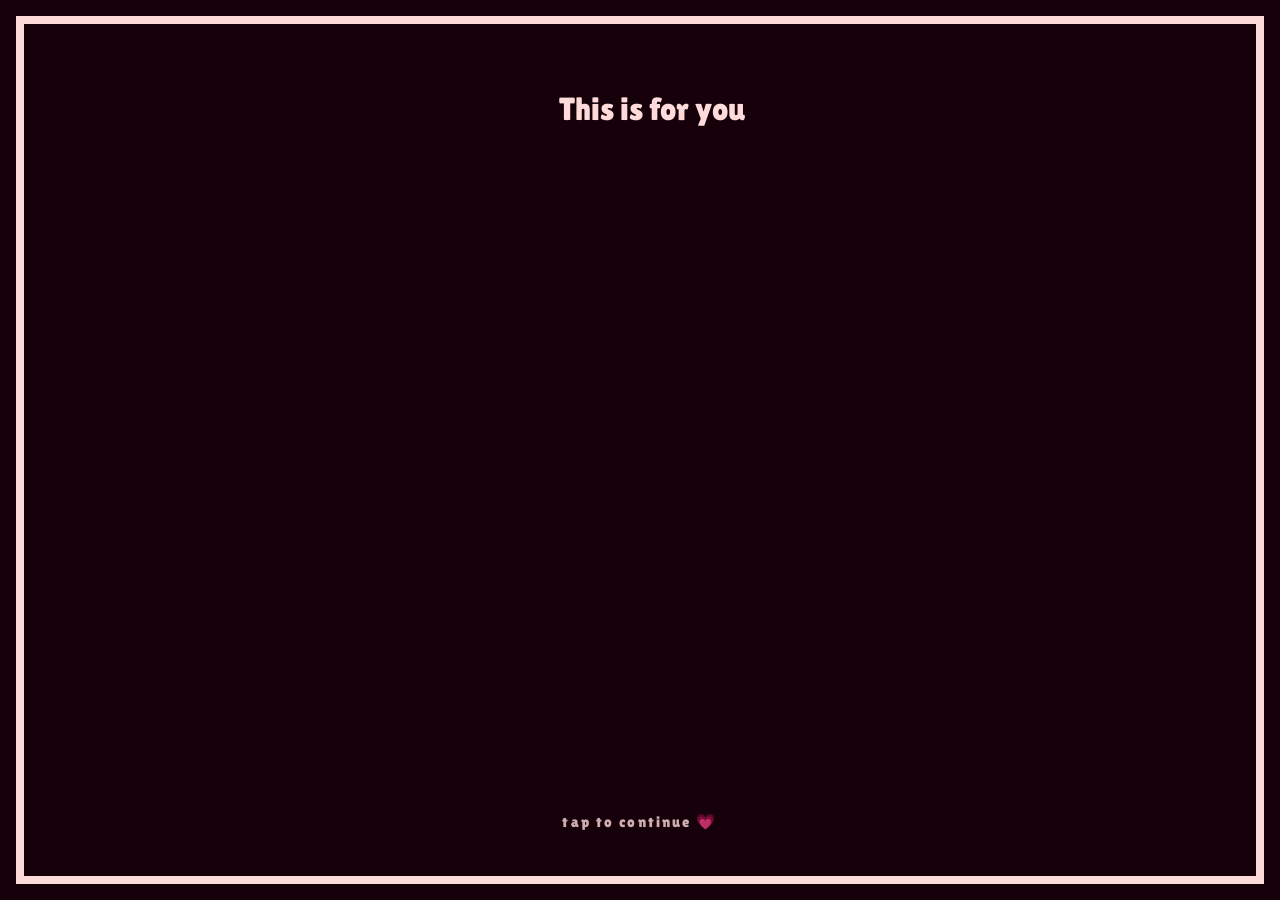
==== commit 24c47037: "Heart intro, heart & arrow reveal film, SVG cake with cut; miniii -> pawaniya Built on the HBD-MINI " ====
--- a/index.html
+++ b/index.html
@@ -11,78 +11,69 @@
 <script src=https://cdn.jsdelivr.net/npm/@tailwindcss/browser@4></script>
 <script src=https://unpkg.com/lucide@0.469.0/dist/umd/lucide.min.js></script>
 <script src=https://cdn.jsdelivr.net/npm/canvas-confetti@1.9.3/dist/confetti.browser.min.js></script>
-<style>:root{--pink:#ffd6e7;--blush:#ffb9d0;--lav:#dcc3ff;--mint:#bdebd8;--peach:#ffd9b3;--coral:#ff9e9d;--sunny:#fff3b0;--plum:#6e3b6b;--plum-soft:#9c5b96;--plum-deep:#4a2445;--white-glass:rgba(255,252,254,.72);--nav-h:64px;--ease-slide:cubic-bezier(.22,.8,.25,1);--ease-spring:cubic-bezier(.34,1.5,.64,1)}*{-webkit-tap-highlight-color:transparent}html,body{margin:0;padding:0;width:100%;height:100%;overflow:hidden;overscroll-behavior:none}body{font-family:'Nunito',system-ui,sans-serif;color:#403a45;background:linear-gradient(160deg,#FFF0F5 0,#FFE4E1 100%);touch-action:manipulation;-webkit-font-smoothing:antialiased}.font-hand{font-family:'Caveat',cursive}::selection{background:var(--blush);color:#fff}.bg-layer{position:fixed;inset:0;z-index:0;overflow:hidden;pointer-events:none}.cloud{position:absolute;left:-40vw;width:190px;height:56px;border-radius:999px;filter:blur(2.5px);animation-name:drift;animation-timing-function:linear;animation-iteration-count:infinite}.cloud::before,.cloud::after{content:'';position:absolute;border-radius:50%}.cloud::before{width:84px;height:84px;top:-40px;left:26px;background:inherit}.cloud::after{width:60px;height:60px;top:-26px;left:96px;background:inherit}.orb{position:absolute;border-radius:50%;filter:blur(22px);opacity:.34;animation:orbFloat 11s ease-in-out infinite}.glass{background:var(--white-glass);backdrop-filter:blur(15px);-webkit-backdrop-filter:blur(15px);border:1px solid rgba(255,255,255,.75);box-shadow:0 12px 40px -12px rgba(190,110,160,.30)}.btn{position:relative;display:inline-flex;align-items:center;justify-content:center;gap:.55rem;min-height:52px;padding:.85rem 1.9rem;border:0;border-radius:999px;font-family:'Nunito',sans-serif;font-weight:700;font-size:.95rem;letter-spacing:.035em;text-align:center;color:#fff;cursor:pointer;overflow:hidden;transition:transform .2s ease,box-shadow .2s ease,background-color .2s ease;user-select:none}.btn svg{width:18px;height:18px}.btn:hover{transform:translateY(-2px) scale(1.015)}.btn:active{transform:translateY(1px) scale(.975)}.btn-primary{background:linear-gradient(135deg,#F3899B 0,#EE6A8C 52%,#E4517F 100%);box-shadow:0 10px 22px -10px rgba(228,81,127,.62)}.btn-primary:hover{box-shadow:0 14px 28px -10px rgba(228,81,127,.7)}.btn-secondary{background:linear-gradient(135deg,#7C6BE0 0,#6455D6 100%);box-shadow:0 10px 22px -10px rgba(100,85,214,.55)}.btn-secondary:hover{box-shadow:0 14px 28px -10px rgba(100,85,214,.65)}.btn-ghost{background:rgba(255,255,255,.9);color:#5c4a63;border:1.5px solid rgba(150,110,150,.28);box-shadow:0 4px 12px -6px rgba(120,80,120,.25)}.btn-ghost:hover{background:#fff;border-color:rgba(150,110,150,.45)}.btn-mint{background:linear-gradient(135deg,#4FBF95 0,#38A97F 100%);box-shadow:0 10px 22px -10px rgba(56,169,127,.55)}.btn:disabled{opacity:.45;pointer-events:none}.btn-block{width:100%}.rip{position:absolute;pointer-events:none;width:8px;height:8px;border-radius:50%;background:radial-gradient(circle,rgba(255,255,255,.95) 0,rgba(255,255,255,.35) 55%,transparent 70%);transform:translate(-50%,-50%) scale(1);animation:rip .7s ease-out forwards}.chip{display:inline-flex;align-items:center;gap:.4rem;padding:.34rem .85rem;border-radius:999px;font-size:.68rem;font-weight:900;letter-spacing:.22em;text-transform:uppercase}#deck{position:fixed;inset:0;z-index:10}.slide{position:absolute;inset:0;display:flex;align-items:center;justify-content:center;padding:64px 16px calc(var(--nav-h) + 26px);transform:translateX(100%) scale(.96);opacity:0;pointer-events:none;transition:transform .7s cubic-bezier(.22,.8,.25,1),opacity .7s cubic-bezier(.22,.8,.25,1);will-change:transform,opacity}.slide.is-prev{transform:translateX(-100%) scale(.96)}.slide.active{transform:translateX(0) scale(1);opacity:1;pointer-events:auto;z-index:2}.slide-inner{width:100%;max-width:430px;max-height:100%;display:flex;flex-direction:column;align-items:center;gap:14px;text-align:center;overflow:hidden}.scrolly{overflow-y:auto;overscroll-behavior:contain;scrollbar-width:thin;scrollbar-color:var(--blush) transparent}.scrolly::-webkit-scrollbar{width:5px}.scrolly::-webkit-scrollbar-thumb{background:var(--blush);border-radius:99px}.scrolly::-webkit-scrollbar-track{background:transparent}.twk{position:absolute;z-index:1;pointer-events:none;width:8px;height:8px;border-radius:2px;background:linear-gradient(135deg,#fff,var(--blush));box-shadow:0 0 10px 2px rgba(255,182,213,.75);transform:rotate(45deg);animation:tw 2.6s ease-in-out infinite}.slide>.content-z{position:relative;z-index:2;width:100%;display:flex;justify-content:center}.navbtn{position:fixed;bottom:calc(14px + env(safe-area-inset-bottom));z-index:80;width:50px;height:50px;border-radius:50%;display:flex;align-items:center;justify-content:center;color:#fff;cursor:pointer;border:0;background:linear-gradient(135deg,#F3899B 0,#EE6A8C 52%,#E4517F 100%);box-shadow:0 8px 20px -8px rgba(228,81,127,.6);overflow:hidden;transition:opacity .3s,transform .2s ease,box-shadow .2s ease}.navbtn svg{width:21px;height:21px}.navbtn:hover{transform:translateY(-2px);box-shadow:0 12px 24px -8px rgba(228,81,127,.7)}.navbtn:active{transform:scale(.92)}.navbtn.off{opacity:.22;pointer-events:none}#prevBtn{left:14px;background:#fff;color:#5c4a63;border:1.5px solid rgba(150,110,150,.28);box-shadow:0 4px 12px -6px rgba(120,80,120,.3)}#prevBtn:hover{box-shadow:0 10px 20px -8px rgba(120,80,120,.35)}#nextBtn{right:14px}#dots{position:fixed;left:50%;transform:translateX(-50%);bottom:calc(28px + env(safe-area-inset-bottom));z-index:80;display:flex;align-items:center;gap:5px}.dot{width:7px;height:7px;border-radius:99px;border:0;padding:0;cursor:pointer;background:rgba(156,91,150,.28);transition:all .45s var(--ease-slide)}.dot.on{width:22px;background:linear-gradient(90deg,var(--coral),#FF8FB3);box-shadow:0 2px 8px rgba(255,143,179,.55)}body:not(.unlocked) .navbtn,body:not(.unlocked) #dots,body:not(.unlocked) .music-pill,body:not(.unlocked) .cat,body:not(.unlocked) .fcat,body:not(.unlocked) .wm{opacity:0!important;pointer-events:none!important}#gate{position:fixed;inset:0;z-index:100;display:flex;align-items:center;justify-content:center;padding:22px;background:linear-gradient(160deg,rgba(255,240,245,.92),rgba(255,228,225,.94));backdrop-filter:blur(10px);-webkit-backdrop-filter:blur(10px);transition:opacity .8s ease,transform .8s ease,visibility .8s}#gate.gate-out{opacity:0;transform:scale(1.04);visibility:hidden;pointer-events:none}#gateCard{width:min(360px,94vw);border-radius:32px;padding:30px 24px 26px;text-align:center}.pin-row{display:flex;gap:12px;justify-content:center;margin:18px 0 6px}.pin-box{width:52px;height:60px;border-radius:16px;border:1.5px solid rgba(255,255,255,.9);background:rgba(255,255,255,.66);font-family:'Caveat',cursive;font-size:1.9rem;font-weight:700;color:var(--plum);text-align:center;outline:0;caret-color:var(--coral);box-shadow:inset 0 2px 6px rgba(190,110,160,.14);transition:border-color .25s,transform .25s,box-shadow .25s}.pin-box:focus{border-color:var(--coral);transform:translateY(-3px) scale(1.04);box-shadow:0 8px 18px -6px rgba(255,158,157,.55)}.display-title{font-family:'Caveat',cursive;font-weight:700;font-size:clamp(3rem,11vw,5rem);line-height:.95;background:linear-gradient(120deg,var(--plum) 10%,var(--plum-soft) 45%,#FF8FB3 90%);-webkit-background-clip:text;background-clip:text;color:transparent;filter:drop-shadow(0 4px 14px rgba(255,143,179,.35))}.h-title{font-family:'Caveat',cursive;font-weight:700;font-size:clamp(2.1rem,8vw,2.9rem);line-height:1.05;color:var(--plum)}.subtxt{font-size:.92rem;font-weight:700;color:var(--plum-soft);line-height:1.55}.bob{animation:cardPop .8s var(--ease-spring) both}#noArena{position:relative;height:144px;width:100%}#noBtn{position:absolute;left:50%;top:50%;transform:translate(-50%,-50%);transition:left .45s cubic-bezier(.22,1,.36,1),top .45s cubic-bezier(.22,1,.36,1),opacity .4s,border-color .4s,transform .18s;white-space:nowrap}#noBtn.dead{opacity:.3;pointer-events:none;border:2px solid #9fdfb5}#careArena{position:relative;height:132px;width:100%;margin:8px 0 10px}.care-dodge{position:absolute;left:50%;transform:translateX(-50%);min-height:48px;padding:.62rem 1.3rem;font-size:.86rem;white-space:nowrap;transition:left .45s cubic-bezier(.22,1,.36,1),top .45s cubic-bezier(.22,1,.36,1),opacity .4s ease}.care-dodge.loose{transform:none}.care-dodge.dead{opacity:.3;pointer-events:none}#careOpt1{top:2px}#careOpt2{top:66px}.btn-grape{background:linear-gradient(135deg,#8E7BE8 0,#6F5AD8 100%);box-shadow:0 10px 22px -10px rgba(111,90,216,.55)}.btn-sun{background:linear-gradient(135deg,#FFC15E 0,#F79A3E 100%);box-shadow:0 10px 22px -10px rgba(247,154,62,.55)}.meter-shell{width:100%;height:26px;border-radius:999px;overflow:hidden;position:relative;background:rgba(255,255,255,.6);border:1px solid rgba(255,255,255,.9);box-shadow:inset 0 2px 8px rgba(190,110,160,.18)}#meterFill{height:100%;width:0;border-radius:999px;background:linear-gradient(90deg,var(--mint),var(--lav),var(--pink),var(--coral));box-shadow:0 0 16px rgba(255,182,213,.8);transition:width .12s linear;position:relative;overflow:hidden}#meterFill::after{content:'';position:absolute;inset:0;background:linear-gradient(105deg,transparent 30%,rgba(255,255,255,.6) 50%,transparent 70%);transform:translateX(-100%);animation:shine 2.2s linear infinite}.meter-done{animation:meterPulse 1.6s ease-in-out infinite}@keyframes meterPulse{0%,100%{box-shadow:0 0 14px rgba(255,182,213,.7)}50%{box-shadow:0 0 30px rgba(255,158,157,.95)}}#envScene{perspective:1000px;padding:44px 0 6px;max-height:380px;transition:max-height .6s cubic-bezier(.22,.8,.25,1),opacity .45s ease,padding .6s cubic-bezier(.22,.8,.25,1)}#envScene.gone{max-height:0!important;opacity:0;padding:0!important;overflow:hidden}#envScene.gone #env{animation:none;transform:translateY(26px) scale(.55) rotate(-5deg);opacity:0;pointer-events:none}#env{position:relative;width:min(300px,80vw);aspect-ratio:300/190;margin:0 auto;cursor:pointer;transition:transform .7s cubic-bezier(.34,1.5,.64,1),opacity .45s ease;animation:envFloat 4s ease-in-out infinite}@keyframes envFloat{0%,100%{transform:translateY(0) rotate(-1deg)}50%{transform:translateY(-7px) rotate(1deg)}}#envScene.open #env{animation:none;transform:scale(.84) translateY(-4px)}.env-body{position:absolute;inset:0;z-index:1;border-radius:14px;background:linear-gradient(165deg,#FFF8EA,#FFEBD9);border:1px solid rgba(255,255,255,.9);box-shadow:0 18px 40px -14px rgba(190,110,160,.45)}.env-pocket{position:absolute;inset:0;z-index:3;border-radius:14px;overflow:hidden;background:linear-gradient(180deg,#FFF3E2,#FFE7D2);clip-path:polygon(0 100%,0 34%,50% 72%,100% 34%,100% 100%);border:0;filter:drop-shadow(0 -2px 3px rgba(190,110,160,.12))}.env-seal{position:absolute;z-index:4;left:50%;top:58%;transform:translate(-50%,-50%);width:46px;height:46px;border-radius:50%;background:radial-gradient(circle at 34% 30%,#ffc3d9,#f77fa9 70%,#e56a97);box-shadow:0 4px 10px rgba(230,105,150,.5),inset 0 2px 4px rgba(255,255,255,.55);display:flex;align-items:center;justify-content:center;color:#fff;transition:opacity .4s,transform .4s}#envScene.open .env-seal{opacity:0;transform:translate(-50%,-50%) scale(.4) rotate(40deg)}.env-letter{position:absolute;z-index:2;left:7%;right:7%;top:10%;bottom:16%;border-radius:8px;background:linear-gradient(180deg,#FFFDF7,#FFF6EA);border:1px solid rgba(240,214,180,.8);display:flex;align-items:center;justify-content:center;transition:transform .9s var(--ease-spring) .3s,z-index 0s .45s}#envScene.open .env-letter{z-index:5;transform:translateY(-76%) rotate(-5deg) scale(1.05) scale(.96)}.env-flap{position:absolute;z-index:4;left:0;right:0;top:0;height:52%;clip-path:polygon(0 0,100% 0,50% 100%);background:linear-gradient(180deg,var(--pink),var(--blush));border-radius:14px 14px 0 0;transform-origin:top center;transform:rotateX(0deg);transition:z-index 0s .3s;filter:drop-shadow(0 3px 5px rgba(190,110,160,.22))}#envScene.open .env-flap{animation:envelopeOpen .62s ease-in-out forwards;z-index:1}#letterPanel{width:100%;opacity:0;pointer-events:none}#letterPanel.show{opacity:1;pointer-events:auto;animation:cardPop .8s cubic-bezier(.34,1.5,.64,1) both}.paper{position:relative;background:#fffdf7;border:1px solid rgba(240,214,180,.85);border-radius:18px;box-shadow:0 16px 36px -14px rgba(190,110,160,.4);overflow:hidden}.paper::before{content:'';position:absolute;top:0;bottom:0;left:26px;width:1.5px;background:rgba(255,150,175,.42);z-index:1;pointer-events:none}.washi{position:absolute;z-index:3;top:-12px;left:50%;transform:translateX(-50%) rotate(-3deg);width:96px;height:24px;border-radius:3px;background:linear-gradient(90deg,rgba(255,200,160,.85),rgba(255,185,208,.85));box-shadow:0 2px 6px rgba(190,110,160,.25);opacity:.9}.letter-scroll{position:relative;z-index:2;max-height:56dvh;padding:22px 20px 18px 38px;text-align:left;background-image:repeating-linear-gradient(180deg,transparent 0,transparent 27px,rgba(150,190,220,.34) 27px,rgba(150,190,220,.34) 28px);background-attachment:local}.letter-scroll p{margin:0 0 28px;font-size:.9rem;font-weight:600;line-height:28px;color:#4a4450}.letter-sign{font-family:'Caveat',cursive;font-size:1.75rem;font-weight:700;color:var(--plum);text-align:right;line-height:28px!important;margin:0!important}.photo-frame{padding:12px 12px 46px;border-radius:26px;transform:rotate(-1.6deg);position:relative}.photo-wrap{overflow:hidden;border-radius:18px;aspect-ratio:4/4.6;box-shadow:inset 0 0 0 1px rgba(255,255,255,.6)}#memPhoto{width:100%;height:100%;object-fit:cover;animation:kenburns 14s ease-in-out infinite alternate}@keyframes kenburns{from{transform:scale(1)}to{transform:scale(1.1) translate(-1.5%,1.5%)}}.heart-badge{position:absolute;right:2px;bottom:34px;width:44px;height:44px;border-radius:50%;display:flex;align-items:center;justify-content:center;animation:cardPop .9s var(--ease-spring) .5s both}.photo-cap{position:absolute;left:0;right:0;bottom:10px;font-family:'Caveat',cursive;font-size:1.4rem;font-weight:600;color:var(--plum)}.wait-dots span{display:inline-block;font-size:3.4rem;line-height:1;color:var(--plum-soft);animation:wdot 1.4s ease-in-out infinite}.wait-dots span:nth-child(2){animation-delay:.18s}.wait-dots span:nth-child(3){animation-delay:.36s}@keyframes wdot{0%,100%{transform:translateY(0);opacity:.5}40%{transform:translateY(-10px);opacity:1}}.fcat-bob{animation:fcFloat1 4.5s ease-in-out infinite;filter:drop-shadow(0 10px 18px rgba(190,110,160,.35))}.who-line{opacity:0;transform:translateY(14px) scale(.9);transition:all .7s var(--ease-spring)}.who-line.on{opacity:1;transform:translateY(0) scale(1)}#whoC{font-family:'Caveat',cursive;font-weight:700;font-size:clamp(3.4rem,13vw,5.4rem);background:linear-gradient(120deg,#FF8FB3,var(--plum-soft) 60%,var(--plum));-webkit-background-clip:text;background-clip:text;color:transparent;filter:drop-shadow(0 6px 22px rgba(255,143,179,.5))}.candle-wrap{position:relative;width:150px;height:250px;cursor:pointer}.candle-glow{position:absolute;left:50%;top:6px;transform:translateX(-50%);width:170px;height:170px;border-radius:50%;background:radial-gradient(circle,rgba(255,220,150,.75),rgba(255,190,140,.28) 45%,transparent 70%);filter:blur(6px);opacity:.5;transition:opacity .6s,transform .6s;animation:glowPulse 2.4s ease-in-out infinite}@keyframes glowPulse{0%,100%{transform:translateX(-50%) scale(1)}50%{transform:translateX(-50%) scale(1.12)}}.candle-wrap.wow .candle-glow{opacity:1;transform:translateX(-50%) scale(1.35)}.flame{position:absolute;left:50%;top:26px;transform:translateX(-50%);width:26px;height:42px;border-radius:50% 50% 50% 50% / 62% 62% 38% 38%;background:radial-gradient(circle at 50% 68%,#FFF7C9 0,#FFD36B 42%,#FF9E57 78%,rgba(255,140,80,0) 100%);transform-origin:50% 90%;animation:flameFlick .9s ease-in-out infinite;box-shadow:0 0 22px 6px rgba(255,200,110,.65)}@keyframes flameFlick{0%,100%{transform:translateX(-50%) scale(1) rotate(-2deg)}25%{transform:translateX(-52%) scale(1.06,1.14) rotate(2deg)}50%{transform:translateX(-48%) scale(.94,.9) rotate(-3deg)}75%{transform:translateX(-50%) scale(1.04,1.1) rotate(1deg)}}.wick{position:absolute;left:50%;top:58px;transform:translateX(-50%);width:4px;height:14px;border-radius:2px;background:#7c5b43}.wax{position:absolute;left:50%;bottom:0;transform:translateX(-50%);width:64px;height:172px;border-radius:16px 16px 14px 14px;background:repeating-linear-gradient(135deg,#FFD6E7 0 14px,#FFF3F8 14px 28px);box-shadow:inset -8px 0 12px rgba(190,110,160,.22),inset 6px 0 10px rgba(255,255,255,.7),0 14px 26px -10px rgba(190,110,160,.4)}.wax::before{content:'';position:absolute;top:-9px;left:0;right:0;height:20px;border-radius:50%;background:radial-gradient(ellipse at 50% 60%,#fff,#ffe9f1 70%)}.candle-plate{position:absolute;left:50%;bottom:-10px;transform:translateX(-50%);width:130px;height:18px;border-radius:50%;background:radial-gradient(ellipse,rgba(255,255,255,.9),rgba(255,214,231,.65));box-shadow:0 6px 14px rgba(190,110,160,.25)}#warmGlow{position:fixed;inset:0;z-index:5;pointer-events:none;background:radial-gradient(circle at 50% 42%,rgba(255,205,130,.32),transparent 62%);opacity:0;transition:opacity .9s ease}#cakeStage{position:relative;width:100%;height:252px;touch-action:none;user-select:none;-webkit-user-select:none}.cake-pos{position:absolute;left:50%;bottom:26px;transform:translateX(-50%);width:230px;height:180px}.cake-piece{position:absolute;inset:0;transition:transform .85s var(--ease-spring)}.piece-l{clip-path:inset(-40px 49.7% -20px -20px)}.piece-r{clip-path:inset(-40px -20px -20px 49.7%)}#cakeStage.cut .piece-l{transform:translateX(-18px) rotate(-3.5deg)}#cakeStage.cut .piece-r{transform:translateX(18px) rotate(3.5deg)}.ck-plate{position:absolute;left:50%;bottom:0;transform:translateX(-50%);width:216px;height:22px;border-radius:50%;background:radial-gradient(ellipse,#fff,#ffe3ee 75%);box-shadow:0 8px 18px rgba(190,110,160,.3)}.ck-base{position:absolute;left:6px;right:6px;bottom:12px;height:74px;border-radius:14px;background:linear-gradient(180deg,#FFC4DA,#FF9FC2);box-shadow:inset 0 -10px 16px rgba(230,105,150,.35)}.ck-base::before{content:'';position:absolute;top:-12px;left:0;right:0;height:24px;border-radius:12px;background:radial-gradient(circle at 14px 4px,#fff 8px,transparent 9px) 0 0/32px 22px repeat-x,linear-gradient(#fff,#ffeaf3)}.ck-mid{position:absolute;left:32px;right:32px;bottom:80px;height:56px;border-radius:12px;background:linear-gradient(180deg,#E7D4FF,#CDB0F5);box-shadow:inset 0 -8px 12px rgba(156,91,150,.3)}.ck-mid::before{content:'';position:absolute;top:-10px;left:0;right:0;height:20px;border-radius:10px;background:radial-gradient(circle at 12px 3px,#fff 7px,transparent 8px) 0 0/28px 18px repeat-x,linear-gradient(#fff,#f6efff)}.ck-candle{position:absolute;bottom:132px;width:9px;height:34px;border-radius:5px;background:repeating-linear-gradient(135deg,#FF9E9D 0 6px,#fff 6px 12px)}.ck-flame{position:absolute;bottom:164px;width:11px;height:17px;border-radius:50% 50% 50% 50%/60% 60% 40% 40%;background:radial-gradient(circle at 50% 70%,#FFF7C9,#FFCE5C 55%,rgba(255,158,87,0));animation:flameFlick .9s ease-in-out infinite;box-shadow:0 0 12px 3px rgba(255,200,110,.7)}#cutLine{position:absolute;z-index:5;left:50%;bottom:16px;transform:translateX(-50%) scaleY(0);width:5px;height:196px;border-radius:99px;background:linear-gradient(180deg,rgba(255,255,255,0),#fff,rgba(255,243,176,.9),#fff,rgba(255,255,255,0));box-shadow:0 0 16px 4px rgba(255,240,170,.85);transform-origin:center center;opacity:0}#cakeStage.cut #cutLine{animation:cakeCut .7s ease-out .1s forwards}#cutter{position:absolute;z-index:6;left:12px;top:14px;width:92px;height:30px;border-radius:99px;background:linear-gradient(90deg,var(--sunny),#FFD36B,var(--coral));box-shadow:0 0 18px 4px rgba(255,214,120,.75),inset 0 1px 2px rgba(255,255,255,.8);display:flex;align-items:center;justify-content:center;gap:4px;font-size:.62rem;font-weight:900;letter-spacing:.12em;color:#7a4a12;cursor:grab;touch-action:none;animation:cutterBob 2.4s ease-in-out infinite}#cutter::before,#cutter::after{content:'';position:absolute;width:7px;height:7px;border-radius:2px;background:#fff;transform:rotate(45deg);box-shadow:0 0 8px #ffe9a8;animation:tw 2.6s ease-in-out infinite}#cutter::before{left:-7px;top:-5px}#cutter::after{right:-7px;bottom:-5px;animation-delay:1.2s}@keyframes cutterBob{0%,100%{margin-top:0}50%{margin-top:-7px}}#cutter.grabbing{cursor:grabbing;animation:none;box-shadow:0 0 26px 8px rgba(255,214,120,.95),inset 0 1px 2px rgba(255,255,255,.9)}.cat,.fcat{position:fixed;z-index:70;cursor:grab;user-select:none;touch-action:none;transition:opacity .6s,transform .2s}.cat img,.fcat img{width:100%;height:100%;object-fit:contain;pointer-events:none}.cat img{mix-blend-mode:multiply}.cat.dragging,.fcat.dragging{animation:none!important;cursor:grabbing;z-index:96;transform:scale(1.12)}.cat{width:58px;height:58px;animation:catBob 3.6s ease-in-out infinite;filter:drop-shadow(0 6px 12px rgba(190,110,160,.3));transition:opacity .6s}.fcat{transition:opacity .6s;filter:drop-shadow(0 8px 14px rgba(190,110,160,.32))}#catTl{top:8px;left:8px}#catTr{top:8px;right:8px;animation-delay:.6s}#catBl{bottom:calc(74px + env(safe-area-inset-bottom));left:8px;animation-delay:1.2s}#catBr{bottom:calc(74px + env(safe-area-inset-bottom));right:8px;animation-delay:1.8s}#fcat1{right:4%;top:16%;width:72px;height:72px;animation:fcFloat1 4.5s ease-in-out infinite}#fcat2{left:3.5%;bottom:14%;width:64px;height:64px;animation:fcFloat2 3.8s ease-in-out infinite}.catPop{animation:catPop .55s var(--ease-spring)!important}.music-pill{position:fixed;top:calc(12px + env(safe-area-inset-top));left:50%;transform:translateX(-50%);z-index:90;height:42px;padding:0 16px;border-radius:99px;display:flex;align-items:center;gap:9px;cursor:pointer;transition:all .4s;font-weight:900;font-size:.7rem;letter-spacing:.18em;color:var(--plum)}.music-pill svg{width:16px;height:16px}.music-pill .wbars{display:none;align-items:flex-end;gap:2.5px;height:15px}.music-pill .wbars i{width:3px;border-radius:2px;background:linear-gradient(180deg,var(--coral),var(--plum-soft));animation:wb 1s ease-in-out infinite}.music-pill .wbars i:nth-child(1){height:9px}.music-pill .wbars i:nth-child(2){height:14px;animation-delay:.15s}.music-pill .wbars i:nth-child(3){height:7px;animation-delay:.3s}.music-pill .wbars i:nth-child(4){height:12px;animation-delay:.45s}.music-pill.playing{background:linear-gradient(135deg,rgba(255,200,160,.9),rgba(255,158,157,.9),rgba(255,143,179,.9));color:#fff;border-color:rgba(255,255,255,.7);box-shadow:0 10px 26px -8px rgba(255,143,179,.7)}.music-pill.playing .wbars{display:flex}.music-pill.playing .wbars i{background:#fff}#toastWrap{position:fixed;top:16px;left:50%;transform:translateX(-50%);z-index:300;display:flex;flex-direction:column;align-items:center;gap:8px;width:min(92vw,420px);pointer-events:none}.toast{pointer-events:auto;display:flex;align-items:center;gap:9px;max-width:384px;width:max-content;padding:11px 18px;border-radius:999px;font-weight:800;font-size:.84rem;color:var(--plum);animation:toastIn .45s var(--ease-spring) both}.toast.out{animation:toastOut .35s ease-in both}.toast .tdot{width:10px;height:10px;border-radius:50%;flex:none;box-shadow:0 0 0 3px rgba(255,255,255,.7)}.spark{position:fixed;z-index:250;pointer-events:none;width:9px;height:9px;border-radius:2.5px;transform:translate(-50%,-50%) rotate(45deg);animation:sparkFly .75s ease-out forwards}.petal{position:fixed;z-index:250;pointer-events:none;transform:translate(-50%,-50%);will-change:transform,opacity;filter:drop-shadow(0 3px 5px rgba(190,110,160,.32))}.petal.f-burst{animation:petalBurst 1.05s cubic-bezier(.2,.7,.3,1) forwards}.petal.f-float{animation:petalFloat 1.25s cubic-bezier(.25,.6,.3,1) forwards}.petal.f-spin{animation:petalSpin 1.15s cubic-bezier(.2,.8,.3,1) forwards}.petal.f-drop{animation:petalDrop 1.3s cubic-bezier(.35,.15,.4,1) forwards}@keyframes petalBurst{0%{opacity:0;transform:translate(-50%,-50%) scale(.2) rotate(0deg)}22%{opacity:1;transform:translate(calc(-50% + var(--dx)*.42),calc(-50% + var(--dy)*.42)) scale(1.18) rotate(90deg)}100%{opacity:0;transform:translate(calc(-50% + var(--dx)),calc(-50% + var(--dy))) scale(.42) rotate(220deg)}}@keyframes petalFloat{0%{opacity:0;transform:translate(-50%,-50%) scale(.3) rotate(-15deg)}25%{opacity:1;transform:translate(calc(-50% + var(--dx)*.3),calc(-50% - 16px)) scale(1.1) rotate(10deg)}100%{opacity:0;transform:translate(calc(-50% + var(--dx)),calc(-50% - 78px)) scale(.6) rotate(-35deg)}}@keyframes petalSpin{0%{opacity:0;transform:translate(-50%,-50%) scale(.25) rotate(0deg)}30%{opacity:1;transform:translate(calc(-50% + var(--dx)*.5),calc(-50% + var(--dy)*.5)) scale(1.22) rotate(200deg)}100%{opacity:0;transform:translate(calc(-50% + var(--dx)),calc(-50% + var(--dy))) scale(.35) rotate(520deg)}}@keyframes petalDrop{0%{opacity:0;transform:translate(-50%,-50%) scale(.3) rotate(0deg)}20%{opacity:1;transform:translate(calc(-50% + var(--dx)*.35),calc(-50% - 22px)) scale(1.12) rotate(45deg)}100%{opacity:0;transform:translate(calc(-50% + var(--dx)),calc(-50% + 68px)) scale(.55) rotate(160deg)}}#rvDim{position:absolute;inset:0;z-index:3;pointer-events:none;background:radial-gradient(circle at 50% 45%,rgba(74,36,69,.42),rgba(74,36,69,.16) 70%);opacity:0;transition:opacity .9s ease}#rvDim.on{opacity:1}.rv-stage{opacity:0;transform:scale(.7);transition:all .6s var(--ease-spring)}.rv-stage.on{opacity:1;transform:scale(1)}#rvTitle{font-family:'Caveat',cursive;font-weight:700;font-size:clamp(2.6rem,10.5vw,4.2rem);line-height:1;background:linear-gradient(120deg,#FF8FB3,var(--plum) 55%,var(--coral));-webkit-background-clip:text;background-clip:text;color:transparent}#rvTitle.on{animation:birthdayReveal .9s var(--ease-spring) both,revealGlow 2.2s ease-in-out 1s infinite}@keyframes revealGlow{0%,100%{filter:drop-shadow(0 4px 16px rgba(255,143,179,.4))}50%{filter:drop-shadow(0 6px 30px rgba(255,158,157,.85))}}.tag{position:relative;display:inline-flex;align-items:center;gap:.5rem;padding:.6rem 1rem;border-radius:999px;background:rgba(250,248,250,.9);border:1.5px dashed rgba(150,120,150,.4);font-weight:600;font-size:.8rem;color:#5c4a63;cursor:pointer;transition:all .25s ease}.tag.sel{background:linear-gradient(135deg,#FFE0CC,#FFC2B8);color:#8a3a56;border:1.5px solid rgba(238,106,140,.45);box-shadow:0 6px 16px -8px rgba(228,81,127,.5)}.tag .tx{display:inline-flex;align-items:center;justify-content:center;width:19px;height:19px;border-radius:50%;background:rgba(255,255,255,.9);color:#c2487e;font-size:.82rem;font-weight:800;line-height:1;flex:none}.note{display:flex;gap:12px;align-items:flex-start;text-align:left;width:100%;padding:14px 16px;border-radius:22px;opacity:0}.note.in{animation:noteIn .8s cubic-bezier(.34,1.5,.64,1) both}.note .nic{width:42px;height:42px;border-radius:14px;flex:none;display:flex;align-items:center;justify-content:center;color:#fff;box-shadow:0 8px 18px -6px rgba(190,110,160,.45),inset 0 1px 1px rgba(255,255,255,.6)}.note .nic svg{width:20px;height:20px}.note .nt{font-weight:900;font-size:.92rem;color:var(--plum);line-height:1.3}.note .ns{font-family:'Caveat',cursive;font-size:1.15rem;font-weight:600;color:var(--plum-soft);margin-top:2px}.cd-tile{border-radius:18px;padding:10px 4px 8px;min-width:64px;flex:1}.cd-num{font-family:'Caveat',cursive;font-weight:700;font-size:2.15rem;line-height:1;color:var(--plum)}.cd-lab{font-size:.56rem;font-weight:900;letter-spacing:.18em;color:var(--plum-soft);margin-top:2px}.cd-tile.tick .cd-num{animation:tileTick .4s var(--ease-spring)}.info-card{border-radius:20px;padding:13px 15px;text-align:left;width:100%}.info-card h4{margin:0;font-weight:900;font-size:.84rem;color:var(--plum);display:flex;align-items:center;gap:7px}.info-card h4 svg{width:16px;height:16px;flex:none}.info-card p{margin:.3rem 0 0;font-size:.76rem;font-weight:600;color:#7c4a72;line-height:1.5}.mini-tag{display:inline-block;margin-top:6px;font-size:.58rem;font-weight:900;letter-spacing:.14em;text-transform:uppercase;padding:3px 9px;border-radius:99px;background:rgba(255,214,231,.75);color:#a03d72}.tl-item{position:relative;padding:0 0 14px 26px;text-align:left;opacity:0}.tl-item.in{animation:noteIn .7s var(--ease-spring) both}.tl-item::before{content:'';position:absolute;left:8.5px;top:22px;bottom:-2px;width:2px;background:linear-gradient(180deg,rgba(255,182,213,.8),rgba(220,195,255,.5))}.tl-item:last-child::before{display:none}.tl-dot{position:absolute;left:0;top:4px;width:19px;height:19px;border-radius:50%;border:3px solid #fff;box-shadow:0 4px 10px rgba(190,110,160,.35)}.tl-t{font-weight:900;font-size:.86rem;color:var(--plum)}.tl-d{font-size:.74rem;font-weight:600;color:#7c4a72;margin-top:1px}#introVid{position:fixed;inset:0;z-index:200;display:none;align-items:center;justify-content:center;flex-direction:column;padding:20px;gap:12px;background:linear-gradient(165deg,rgba(255,240,245,.97),rgba(255,228,225,.98));backdrop-filter:blur(12px);-webkit-backdrop-filter:blur(12px);transition:opacity .7s ease,transform .7s ease}#introVid.show{display:flex}#introVid.bye{opacity:0;transform:scale(1.06);pointer-events:none}.ivcap{display:flex;flex-direction:column;align-items:center;gap:2px;animation:cardPop .7s var(--ease-spring) both}.ivtxt{font-family:'Caveat',cursive;font-weight:700;font-size:2rem;line-height:1;color:var(--plum)}.ivarrow{color:#ee6a8c;animation:arrowNudge 1.4s ease-in-out infinite}@keyframes arrowNudge{0%,100%{transform:translateY(0) rotate(6deg)}50%{transform:translateY(7px) rotate(6deg)}}.vidframe{position:relative;padding:9px;border-radius:30px;background:linear-gradient(135deg,#FFD6E7,#DCC3FF 45%,#BDEBD8 100%);box-shadow:0 20px 44px -16px rgba(190,110,160,.55);animation:cardPop .8s var(--ease-spring) both}.vidframe video{display:block;width:100%;height:auto;max-height:56dvh;border-radius:22px;background:#000;object-fit:cover}.vidframe::before,.vidframe::after{content:'';position:absolute;width:12px;height:12px;border-radius:3px;background:#fff;transform:rotate(45deg);box-shadow:0 0 12px rgba(255,214,231,.95);animation:tw 2.6s ease-in-out infinite}.vidframe::before{left:-6px;top:-6px}.vidframe::after{right:-6px;bottom:-6px;animation-delay:1.3s}.vidgone{animation:vidBye .8s cubic-bezier(.4,0,.2,1) forwards}@keyframes vidBye{0%{opacity:1;transform:scale(1) translateY(0)}100%{opacity:0;transform:scale(.7) translateY(-40px);max-height:0;margin:0;padding:0}}.vidcaption{font-family:'Caveat',cursive;font-weight:700;font-size:1.6rem;color:var(--plum);line-height:1.1}#hbBright{font-family:'Caveat',cursive;font-weight:700;line-height:.95;font-size:clamp(3rem,13vw,5rem);background:linear-gradient(92deg,#FF3D7F 0,#FF8A3D 25%,#FFD400 48%,#3DDC84 70%,#7C6BE0 88%,#FF3D7F 100%);background-size:280% 100%;-webkit-background-clip:text;background-clip:text;color:transparent;animation:hbShift 5s linear infinite,birthdayReveal .9s var(--ease-spring) both;filter:drop-shadow(0 4px 16px rgba(255,61,127,.4))}@keyframes hbShift{to{background-position:280% 0}}.flwr{position:absolute;z-index:4;pointer-events:none;font-size:1.55rem;filter:drop-shadow(0 3px 6px rgba(190,110,160,.35));animation:flwrSway 4.2s ease-in-out infinite}@keyframes flwrSway{0%,100%{transform:rotate(-9deg) translateY(0)}50%{transform:rotate(9deg) translateY(-5px)}}.wm{position:fixed;right:10px;bottom:calc(4px + env(safe-area-inset-bottom));z-index:75;font-size:.56rem;font-weight:800;letter-spacing:.06em;color:var(--plum);opacity:.38;pointer-events:none;transition:opacity .6s}@keyframes shine{0%{transform:skewX(-22deg) translateX(-160%)}55%,100%{transform:skewX(-22deg) translateX(420%)}}@keyframes jelly{0%{transform:scale(1,1)}25%{transform:scale(1.07,.9)}50%{transform:scale(.94,1.06)}75%{transform:scale(1.03,.97)}100%{transform:scale(1,1)}}@keyframes rip{to{transform:translate(-50%,-50%) scale(42.5);opacity:0}}@keyframes shake{0%,100%{transform:translateX(0)}20%{transform:translateX(-9px)}40%{transform:translateX(9px)}60%{transform:translateX(-6px)}80%{transform:translateX(6px)}}@keyframes drift{0%{transform:translateX(0) translateY(0)}50%{transform:translateX(65vw) translateY(-14px)}100%{transform:translateX(160vw) translateY(0)}}@keyframes orbFloat{0%,100%{transform:translate(0,0) scale(1)}50%{transform:translate(12px,-18px) scale(1.06)}}@keyframes spin{to{transform:rotate(360deg)}}@keyframes toastIn{from{opacity:0;transform:translateY(-18px) scale(.9)}to{opacity:1;transform:translateY(0) scale(1)}}@keyframes toastOut{from{opacity:1;transform:translateY(0) scale(1)}to{opacity:0;transform:translateY(-14px) scale(.92)}}@keyframes catBob{0%,100%{transform:translateY(0) rotate(-4deg)}50%{transform:translateY(-6px) rotate(4deg)}}@keyframes fcFloat1{0%,100%{transform:translateY(0) rotate(-3deg)}50%{transform:translateY(-14px) rotate(5deg)}}@keyframes fcFloat2{0%,100%{transform:translateY(0) rotate(4deg)}50%{transform:translateY(-10px) rotate(-7deg)}}@keyframes catPop{0%{transform:scale(1)}40%{transform:scale(1.38) rotate(-8deg)}70%{transform:scale(.92) rotate(4deg)}100%{transform:scale(1)}}@keyframes china{0%,100%{transform:translateX(0)}20%{transform:translateX(-7px)}40%{transform:translateX(7px)}60%{transform:translateX(-5px)}80%{transform:translateX(5px)}}@keyframes noteIn{from{opacity:0;transform:translateY(26px) rotate(var(--nr,0deg)) scale(.85)}to{opacity:1;transform:translateY(0) rotate(var(--nr,0deg)) scale(1)}}@keyframes tw{0%,100%{opacity:.95;transform:rotate(45deg) scale(1)}50%{opacity:.15;transform:rotate(135deg) scale(.35)}}@keyframes sparkFly{0%{opacity:1;transform:translate(-50%,-50%) rotate(45deg) scale(1)}100%{opacity:0;transform:translate(calc(-50% + var(--dx)),calc(-50% + var(--dy))) rotate(200deg) scale(.15)}}@keyframes wb{0%,100%{transform:scaleY(.35)}50%{transform:scaleY(1)}}@keyframes cardPop{0%{opacity:0;transform:scale(.7)}60%{opacity:1;transform:scale(1.06)}100%{opacity:1;transform:scale(1)}}@keyframes tileTick{0%{transform:translateY(0) scale(1)}40%{transform:translateY(-4px) scale(1.12)}100%{transform:translateY(0) scale(1)}}@keyframes envelopeOpen{0%{transform:rotateX(0deg)}100%{transform:rotateX(-178deg)}}@keyframes cakeCut{0%{opacity:0;transform:translateX(-50%) scaleY(0)}30%{opacity:1}100%{opacity:1;transform:translateX(-50%) scaleY(1)}}@keyframes birthdayReveal{0%{opacity:0;transform:scale(.35) rotate(-6deg)}60%{opacity:1;transform:scale(1.09) rotate(1.5deg)}100%{opacity:1;transform:scale(1) rotate(0)}}.shake-anim{animation:shake .5s ease}.china-anim{animation:china .4s ease}.lockstack{display:flex;gap:10px;margin:12px 0 4px}.lockmini{width:58px;height:74px;border-radius:16px;transform:rotate(var(--r,0deg));display:flex;align-items:center;justify-content:center;color:#fff;border:1px solid rgba(255,255,255,.6);box-shadow:0 12px 26px -12px rgba(190,110,160,.55),inset 0 2px 3px rgba(255,255,255,.5);animation:cardPop .7s var(--ease-spring) both}.lockmini svg{width:22px;height:22px;filter:drop-shadow(0 1px 3px rgba(120,40,80,.35))}.lockmini:nth-child(2){animation-delay:.12s}.lockmini:nth-child(3){animation-delay:.24s}.lockmini:nth-child(4){animation-delay:.36s}.fnote{opacity:0}.fnote.in{animation:noteIn .75s cubic-bezier(.34,1.5,.64,1) both}.flip-card{position:relative;display:grid;min-height:132px;transform-style:preserve-3d;-webkit-transform-style:preserve-3d;transition:transform .7s var(--ease-spring);cursor:pointer}.flip-card.flipped{transform:rotateY(180deg)}.flip-face{grid-area:1/1;display:flex;align-items:center;gap:12px;border-radius:22px;padding:16px 18px;backface-visibility:hidden;-webkit-backface-visibility:hidden;box-shadow:0 12px 30px -12px rgba(190,110,160,.45)}.flip-front{color:#fff;border:1px solid rgba(255,255,255,.6)}.flip-back{transform:rotateY(180deg);align-items:flex-start}.flock{width:40px;height:40px;border-radius:14px;flex:none;background:rgba(255,255,255,.28);border:1px solid rgba(255,255,255,.55);display:flex;align-items:center;justify-content:center}.flock svg{width:18px;height:18px}.fcardnum{font-size:1.9rem;line-height:1;letter-spacing:.02em;text-shadow:0 2px 8px rgba(150,60,110,.35)}.ftap{font-size:.57rem;font-weight:900;letter-spacing:.24em;opacity:.85;margin-top:3px}.fstar{width:18px;height:18px;opacity:.8;flex:none}.fnic{width:38px;height:38px;border-radius:12px;flex:none;display:flex;align-items:center;justify-content:center;color:#fff;box-shadow:0 6px 14px -6px rgba(190,110,160,.5),inset 0 1px 1px rgba(255,255,255,.6)}.fnic svg{width:18px;height:18px}.fnt{font-weight:700;font-size:.88rem;color:#4a4450;line-height:1.45}.fns{font-size:1.2rem;color:var(--plum-soft);margin-top:5px;line-height:1.2}.flip-back .fnic{margin-top:2px}body{background:linear-gradient(165deg,#FFF9F4 0,#FCEDEA 55%,#F8E9EE 100%)}.bg-layer div:nth-of-type(4),.bg-layer div:nth-of-type(5),.bg-layer div:nth-of-type(8),.bg-layer div:nth-of-type(9){display:none}.orb{animation:none!important;opacity:.3!important;background:radial-gradient(circle,rgba(231,160,175,.5),transparent 70%)!important}.bg-layer div:nth-of-type(7){background:radial-gradient(circle,rgba(201,184,232,.55),transparent 70%)!important}.glass{background:rgba(255,252,249,.96);backdrop-filter:none;-webkit-backdrop-filter:none;border:1px solid rgba(238,220,212,.95);box-shadow:0 10px 28px -16px rgba(150,90,130,.22)}#gateCard{background:var(--white-glass)!important;backdrop-filter:blur(15px);-webkit-backdrop-filter:blur(15px);border:1px solid rgba(255,255,255,.75)!important;box-shadow:0 12px 40px -12px rgba(190,110,160,.3)!important}.music-pill{background:rgba(255,252,249,.92)}.display-title{background:linear-gradient(120deg,#C4657F 5%,#8A4E79 50%,#4A3652 95%);-webkit-background-clip:text;background-clip:text;color:transparent}.navbtn{background:linear-gradient(135deg,#F3899B 0,#EE6A8C 52%,#E4517F 100%)!important;color:#fff!important}.navbtn svg{width:22px;height:22px;display:block}#prevBtn{background:#FFFDFA!important;color:#5C4A63!important;border:1.5px solid rgba(150,110,150,.3)!important}#fcat1{right:7%;top:13%;width:62px;height:62px;animation:fcFloat1 4.5s ease-in-out infinite}#fcat2{left:5%;bottom:16%;width:58px;height:58px;animation:fcFloat2 3.8s ease-in-out infinite}#noBtn{min-height:52px;padding:.85rem 1.9rem;font-size:.95rem}#careArena{height:186px}.care-dodge{min-height:52px;padding:.85rem 1.9rem;font-size:.95rem}#careOpt2{top:64px}.sec-grid{display:grid;grid-template-columns:1fr 1fr;gap:10px;width:100%;margin-top:4px}.secbtn{display:flex;flex-direction:column;align-items:center;justify-content:center;gap:7px;min-height:88px;padding:14px 10px;border-radius:20px;cursor:pointer;background:#fffdfa;border:1.5px solid rgba(238,220,212,.95);box-shadow:0 8px 20px -14px rgba(150,90,130,.3);font-family:'Nunito',sans-serif;font-weight:700;font-size:.79rem;color:#4a4450;text-align:center;line-height:1.25;transition:transform .2s ease,box-shadow .2s ease,border-color .2s ease}.secbtn:hover{transform:translateY(-3px);border-color:var(--sc);box-shadow:0 14px 26px -14px rgba(150,90,130,.45)}.secbtn:active{transform:scale(.97)}.secbtn i{width:24px;height:24px;color:var(--sc)}.secbtn-wide{grid-column:1 / -1;flex-direction:row;min-height:60px;gap:10px}#secModal{position:fixed;inset:0;z-index:190;display:none;align-items:center;justify-content:center;padding:20px;background:rgba(74,52,70,.42)}#secModal.show{display:flex;animation:gbIn .3s ease both}.sec-card{position:relative;width:min(400px,94vw);max-height:86dvh;display:flex;flex-direction:column;background:#fffdfa;border:1px solid rgba(238,220,212,.95);border-radius:26px;padding:22px 20px 18px;text-align:center;box-shadow:0 26px 60px -22px rgba(80,40,70,.5);animation:cardPop .5s var(--ease-spring) both}.sec-ic{width:52px;height:52px;border-radius:18px;margin:0 auto 10px;display:flex;align-items:center;justify-content:center;color:#fff;box-shadow:0 10px 20px -10px rgba(150,90,130,.5)}.sec-ic i{width:24px;height:24px}.sec-body{margin-top:14px;overflow-y:auto;text-align:left;padding-right:4px}.sec-item{padding:11px 13px;border-radius:16px;margin-bottom:8px;background:#fdf6f2;border:1px solid rgba(238,220,212,.9)}.sec-item b{display:block;font-size:.83rem;font-weight:800;color:var(--plum);margin-bottom:2px}.sec-item span{font-size:.76rem;font-weight:600;color:#5a5260;line-height:1.5}#giftBridge{position:fixed;inset:0;z-index:180;display:none;align-items:center;justify-content:center;padding:22px;background-color:#fff8f1;background-image:radial-gradient(circle,rgba(228,81,127,.30) 2.5px,transparent 3px),radial-gradient(circle,rgba(156,120,220,.30) 2.5px,transparent 3px),radial-gradient(circle,rgba(247,154,62,.32) 2.5px,transparent 3px),radial-gradient(circle,rgba(80,180,140,.30) 2.5px,transparent 3px),radial-gradient(circle,rgba(255,190,120,.35) 2px,transparent 2.5px);background-size:120px 120px,150px 150px,110px 110px,140px 140px,90px 90px;background-position:0 0,40px 60px,70px 30px,20px 90px,55px 55px}#giftBridge.show{display:flex;animation:gbIn .45s ease both}@keyframes gbIn{from{opacity:0}to{opacity:1}}.gb-card{position:relative;width:min(384px,94vw);max-height:90dvh;overflow-y:auto;background:rgba(255,253,250,.97);border:1px solid rgba(238,220,212,.95);border-radius:28px;padding:24px 20px 22px;text-align:center;box-shadow:0 26px 60px -22px rgba(150,90,130,.4);animation:cardPop .6s var(--ease-spring) both;scrollbar-width:thin}.gb-x{position:absolute;top:12px;right:12px;width:36px;height:36px;border-radius:50%;display:flex;align-items:center;justify-content:center;background:#fff;border:1px solid rgba(150,110,150,.25);color:#5c4a63;cursor:pointer;transition:transform .2s ease}.gb-x:hover{transform:scale(1.1)}.gb-x svg{width:16px;height:16px}.gb-points{display:flex;flex-direction:column;gap:9px;margin:14px 0 4px;text-align:left}.gb-point{display:flex;align-items:flex-start;gap:10px;font-size:.82rem;font-weight:600;color:#4a4450;line-height:1.45}.gb-point svg{width:17px;height:17px;flex:none;color:#e4517f;margin-top:1px}.gb-meme{display:flex;flex-direction:column;align-items:center;gap:2px;margin-top:14px}.gb-memecap{font-family:'Caveat',cursive;font-weight:700;font-size:1.45rem;line-height:1.1;color:#6e3b6b}.gb-memearrow{color:#e4517f;transform:rotate(14deg);margin:2px 0;animation:arrowNudge 1.4s ease-in-out infinite}.gb-meme img{width:min(200px,58vw);height:auto;border-radius:18px;border:2px solid rgba(255,255,255,.9);box-shadow:0 12px 26px -12px rgba(150,90,130,.4)}@media(max-width:640px){#fcat1{width:50px;height:50px;top:12%;right:6%}#fcat2{width:46px;height:46px;bottom:15%;left:4.5%}}@media(max-width:640px){.cat{width:46px;height:46px}#fcat1{width:56px;height:56px}#fcat2{width:52px;height:52px}.pin-box{width:46px;height:56px}#gateCard{padding:24px 18px 22px}.cd-num{font-size:1.8rem}.letter-scroll p{font-size:.8rem}.letter-scroll{max-height:26dvh;padding:16px 14px 12px}#envScene{padding:26px 0 2px}.photo-wrap{aspect-ratio:4/4.2}}.g5-soon{display:inline-flex;align-items:center;gap:.45rem;padding:.36rem .9rem;border-radius:999px;font-size:.66rem;font-weight:900;letter-spacing:.16em;text-transform:uppercase;color:#7A5280;background:rgba(255,255,255,.88);border:1.5px dashed rgba(150,110,150,.45);box-shadow:0 6px 16px -10px rgba(150,90,130,.5)}.g5-ring{width:14px;height:14px;flex:none;border-radius:50%;border:2.5px solid rgba(228,81,127,.25);border-top-color:#E4517F;animation:spin .9s linear infinite}.g5-ring.lt{border-color:rgba(255,255,255,.35);border-top-color:#fff}.g5-spin{display:inline-flex;animation:spin 1.6s linear infinite}.g5-bar{width:100%;height:14px;border-radius:999px;background:rgba(255,255,255,.68);border:1px solid rgba(255,255,255,.92);box-shadow:inset 0 2px 6px rgba(190,110,160,.18);overflow:hidden;margin-top:10px}.g5-fill{height:100%;width:0;border-radius:999px;background:linear-gradient(90deg,var(--mint),var(--lav),#FFB9D0,var(--coral));background-size:200% 100%;animation:g5shine 2.6s linear infinite,g5grow 2.4s cubic-bezier(.22,.8,.25,1) .15s forwards}@keyframes g5shine{to{background-position:200% 0}}@keyframes g5grow{to{width:99%}}.g5-meta{display:flex;align-items:center;justify-content:space-between;gap:8px;margin-top:6px}.g5-pct{font-family:'Caveat',cursive;font-weight:700;font-size:1.5rem;line-height:1;color:var(--plum)}.g5-eta{font-size:.7rem;font-weight:900;letter-spacing:.1em;text-transform:uppercase;color:#9C5B96}.g5-box{margin-top:12px;padding:12px 13px;border-radius:18px;background:#fdf6f2;border:1px solid rgba(238,220,212,.95);text-align:left}.g5-tagline{font-size:.78rem;font-weight:800;color:#7A5280;line-height:1.5;margin:8px 0 0}.btn-soon{background:linear-gradient(135deg,#A99CD6 0,#8A78C4 100%);box-shadow:0 10px 22px -10px rgba(138,120,196,.6)}.g5-note{font-size:.72rem;font-weight:700;color:var(--plum-soft);line-height:1.55;margin-top:9px;text-align:left}.g5-note b{color:var(--plum)}.g5-live{color:#1C7A55;background:rgba(234,255,246,.94);border:1.5px solid rgba(79,191,149,.55);box-shadow:0 8px 18px -10px rgba(56,169,127,.55)}.g5-dot{width:9px;height:9px;flex:none;border-radius:50%;background:#38A97F;animation:g5pulse 1.9s ease-out infinite}@keyframes g5pulse{0%{box-shadow:0 0 0 0 rgba(56,169,127,.55)}70%{box-shadow:0 0 0 10px rgba(56,169,127,0)}100%{box-shadow:0 0 0 0 rgba(56,169,127,0)}}.g5-dl{animation:g5glow 2.4s ease-in-out infinite}@keyframes g5glow{0%,100%{box-shadow:0 10px 22px -10px rgba(56,169,127,.55)}50%{box-shadow:0 14px 30px -8px rgba(56,169,127,.85)}}.g5-stat{display:grid;grid-template-columns:repeat(3,1fr);gap:7px;margin-top:11px}.g5-stat div{padding:8px 6px;border-radius:14px;background:rgba(255,255,255,.78);border:1px solid rgba(238,220,212,.95);text-align:center}.g5-stat b{display:block;font-family:'Caveat',cursive;font-size:1.35rem;line-height:1;color:var(--plum)}.g5-stat span{font-size:.6rem;font-weight:900;letter-spacing:.09em;text-transform:uppercase;color:#9C5B96}
-/* ============================================================
-   PAWANIYA — additions: heart intro, the repo's cake animation
-   (with a cut), and the heart+arrow reveal film.
-   ============================================================ */
-#heartIntro{position:fixed;inset:0;z-index:600;background:#16000a;transition:opacity .85s ease,transform .85s ease}
-#heartIntro.gone{opacity:0;transform:scale(1.04);pointer-events:none}
-#heartFrame{position:absolute;inset:0;width:100%;height:100%;border:0;display:block;background:#16000a}
-.hi-ui{position:absolute;left:0;right:0;bottom:calc(16px + env(safe-area-inset-bottom));z-index:3;display:flex;flex-direction:column;align-items:center;gap:9px;pointer-events:none;text-align:center}
-.hi-ui .btn{pointer-events:auto;opacity:0;animation:hiIn .9s ease 1.3s forwards}
-.hi-hint{margin:0;font-size:.72rem;font-weight:800;letter-spacing:.05em;color:#ffd6e7;text-shadow:0 2px 12px rgba(0,0,0,.7);opacity:.9;max-width:88vw}
-@keyframes hiIn{to{opacity:1}}
+<!-- added: fonts for the heart intro, the heart & arrow film and the cake -->
+<link href="https://fonts.googleapis.com/css2?family=Lilita+One&family=Great+Vibes&family=Cormorant+Garamond:ital,wght@0,500;0,600;1,500&family=Fraunces:opsz,wght@9..144,600;9..144,700;9..144,900&family=Lato:ital,wght@1,300&display=swap" rel="stylesheet" />
+<link rel="preload" as="script" href="https://cdn.jsdelivr.net/npm/three@0.135.0/build/three.min.js" />
+<link rel="preload" as="script" href="https://cdn.jsdelivr.net/npm/three@0.135.0/examples/js/loaders/GLTFLoader.js" />
+<script src="https://cdn.jsdelivr.net/npm/gsap@3.13.0/dist/gsap.min.js" defer></script>
+<link rel="stylesheet" href="assets/reveal-film.css" />
+<style>:root{--pink:#ffd6e7;--blush:#ffb9d0;--lav:#dcc3ff;--mint:#bdebd8;--peach:#ffd9b3;--coral:#ff9e9d;--sunny:#fff3b0;--plum:#6e3b6b;--plum-soft:#9c5b96;--plum-deep:#4a2445;--white-glass:rgba(255,252,254,.72);--nav-h:64px;--ease-slide:cubic-bezier(.22,.8,.25,1);--ease-spring:cubic-bezier(.34,1.5,.64,1)}*{-webkit-tap-highlight-color:transparent}html,body{margin:0;padding:0;width:100%;height:100%;overflow:hidden;overscroll-behavior:none}body{font-family:'Nunito',system-ui,sans-serif;color:#403a45;background:linear-gradient(160deg,#FFF0F5 0,#FFE4E1 100%);touch-action:manipulation;-webkit-font-smoothing:antialiased}.font-hand{font-family:'Caveat',cursive}::selection{background:var(--blush);color:#fff}.bg-layer{position:fixed;inset:0;z-index:0;overflow:hidden;pointer-events:none}.cloud{position:absolute;left:-40vw;width:190px;height:56px;border-radius:999px;filter:blur(2.5px);animation-name:drift;animation-timing-function:linear;animation-iteration-count:infinite}.cloud::before,.cloud::after{content:'';position:absolute;border-radius:50%}.cloud::before{width:84px;height:84px;top:-40px;left:26px;background:inherit}.cloud::after{width:60px;height:60px;top:-26px;left:96px;background:inherit}.orb{position:absolute;border-radius:50%;filter:blur(22px);opacity:.34;animation:orbFloat 11s ease-in-out infinite}.glass{background:var(--white-glass);backdrop-filter:blur(15px);-webkit-backdrop-filter:blur(15px);border:1px solid rgba(255,255,255,.75);box-shadow:0 12px 40px -12px rgba(190,110,160,.30)}.btn{position:relative;display:inline-flex;align-items:center;justify-content:center;gap:.55rem;min-height:52px;padding:.85rem 1.9rem;border:0;border-radius:999px;font-family:'Nunito',sans-serif;font-weight:700;font-size:.95rem;letter-spacing:.035em;text-align:center;color:#fff;cursor:pointer;overflow:hidden;transition:transform .2s ease,box-shadow .2s ease,background-color .2s ease;user-select:none}.btn svg{width:18px;height:18px}.btn:hover{transform:translateY(-2px) scale(1.015)}.btn:active{transform:translateY(1px) scale(.975)}.btn-primary{background:linear-gradient(135deg,#F3899B 0,#EE6A8C 52%,#E4517F 100%);box-shadow:0 10px 22px -10px rgba(228,81,127,.62)}.btn-primary:hover{box-shadow:0 14px 28px -10px rgba(228,81,127,.7)}.btn-secondary{background:linear-gradient(135deg,#7C6BE0 0,#6455D6 100%);box-shadow:0 10px 22px -10px rgba(100,85,214,.55)}.btn-secondary:hover{box-shadow:0 14px 28px -10px rgba(100,85,214,.65)}.btn-ghost{background:rgba(255,255,255,.9);color:#5c4a63;border:1.5px solid rgba(150,110,150,.28);box-shadow:0 4px 12px -6px rgba(120,80,120,.25)}.btn-ghost:hover{background:#fff;border-color:rgba(150,110,150,.45)}.btn-mint{background:linear-gradient(135deg,#4FBF95 0,#38A97F 100%);box-shadow:0 10px 22px -10px rgba(56,169,127,.55)}.btn:disabled{opacity:.45;pointer-events:none}.btn-block{width:100%}.rip{position:absolute;pointer-events:none;width:8px;height:8px;border-radius:50%;background:radial-gradient(circle,rgba(255,255,255,.95) 0,rgba(255,255,255,.35) 55%,transparent 70%);transform:translate(-50%,-50%) scale(1);animation:rip .7s ease-out forwards}.chip{display:inline-flex;align-items:center;gap:.4rem;padding:.34rem .85rem;border-radius:999px;font-size:.68rem;font-weight:900;letter-spacing:.22em;text-transform:uppercase}#deck{position:fixed;inset:0;z-index:10}.slide{position:absolute;inset:0;display:flex;align-items:center;justify-content:center;padding:64px 16px calc(var(--nav-h) + 26px);transform:translateX(100%) scale(.96);opacity:0;pointer-events:none;transition:transform .7s cubic-bezier(.22,.8,.25,1),opacity .7s cubic-bezier(.22,.8,.25,1);will-change:transform,opacity}.slide.is-prev{transform:translateX(-100%) scale(.96)}.slide.active{transform:translateX(0) scale(1);opacity:1;pointer-events:auto;z-index:2}.slide-inner{width:100%;max-width:430px;max-height:100%;display:flex;flex-direction:column;align-items:center;gap:14px;text-align:center;overflow:hidden}.scrolly{overflow-y:auto;overscroll-behavior:contain;scrollbar-width:thin;scrollbar-color:var(--blush) transparent}.scrolly::-webkit-scrollbar{width:5px}.scrolly::-webkit-scrollbar-thumb{background:var(--blush);border-radius:99px}.scrolly::-webkit-scrollbar-track{background:transparent}.twk{position:absolute;z-index:1;pointer-events:none;width:8px;height:8px;border-radius:2px;background:linear-gradient(135deg,#fff,var(--blush));box-shadow:0 0 10px 2px rgba(255,182,213,.75);transform:rotate(45deg);animation:tw 2.6s ease-in-out infinite}.slide>.content-z{position:relative;z-index:2;width:100%;display:flex;justify-content:center}.navbtn{position:fixed;bottom:calc(14px + env(safe-area-inset-bottom));z-index:80;width:50px;height:50px;border-radius:50%;display:flex;align-items:center;justify-content:center;color:#fff;cursor:pointer;border:0;background:linear-gradient(135deg,#F3899B 0,#EE6A8C 52%,#E4517F 100%);box-shadow:0 8px 20px -8px rgba(228,81,127,.6);overflow:hidden;transition:opacity .3s,transform .2s ease,box-shadow .2s ease}.navbtn svg{width:21px;height:21px}.navbtn:hover{transform:translateY(-2px);box-shadow:0 12px 24px -8px rgba(228,81,127,.7)}.navbtn:active{transform:scale(.92)}.navbtn.off{opacity:.22;pointer-events:none}#prevBtn{left:14px;background:#fff;color:#5c4a63;border:1.5px solid rgba(150,110,150,.28);box-shadow:0 4px 12px -6px rgba(120,80,120,.3)}#prevBtn:hover{box-shadow:0 10px 20px -8px rgba(120,80,120,.35)}#nextBtn{right:14px}#dots{position:fixed;left:50%;transform:translateX(-50%);bottom:calc(28px + env(safe-area-inset-bottom));z-index:80;display:flex;align-items:center;gap:5px}.dot{width:7px;height:7px;border-radius:99px;border:0;padding:0;cursor:pointer;background:rgba(156,91,150,.28);transition:all .45s var(--ease-slide)}.dot.on{width:22px;background:linear-gradient(90deg,var(--coral),#FF8FB3);box-shadow:0 2px 8px rgba(255,143,179,.55)}body:not(.unlocked) .navbtn,body:not(.unlocked) #dots,body:not(.unlocked) .music-pill,body:not(.unlocked) .cat,body:not(.unlocked) .fcat,body:not(.unlocked) .wm{opacity:0!important;pointer-events:none!important}#gate{position:fixed;inset:0;z-index:100;display:flex;align-items:center;justify-content:center;padding:22px;background:linear-gradient(160deg,rgba(255,240,245,.92),rgba(255,228,225,.94));backdrop-filter:blur(10px);-webkit-backdrop-filter:blur(10px);transition:opacity .8s ease,transform .8s ease,visibility .8s}#gate.gate-out{opacity:0;transform:scale(1.04);visibility:hidden;pointer-events:none}#gateCard{width:min(360px,94vw);border-radius:32px;padding:30px 24px 26px;text-align:center}.pin-row{display:flex;gap:12px;justify-content:center;margin:18px 0 6px}.pin-box{width:52px;height:60px;border-radius:16px;border:1.5px solid rgba(255,255,255,.9);background:rgba(255,255,255,.66);font-family:'Caveat',cursive;font-size:1.9rem;font-weight:700;color:var(--plum);text-align:center;outline:0;caret-color:var(--coral);box-shadow:inset 0 2px 6px rgba(190,110,160,.14);transition:border-color .25s,transform .25s,box-shadow .25s}.pin-box:focus{border-color:var(--coral);transform:translateY(-3px) scale(1.04);box-shadow:0 8px 18px -6px rgba(255,158,157,.55)}.display-title{font-family:'Caveat',cursive;font-weight:700;font-size:clamp(3rem,11vw,5rem);line-height:.95;background:linear-gradient(120deg,var(--plum) 10%,var(--plum-soft) 45%,#FF8FB3 90%);-webkit-background-clip:text;background-clip:text;color:transparent;filter:drop-shadow(0 4px 14px rgba(255,143,179,.35))}.h-title{font-family:'Caveat',cursive;font-weight:700;font-size:clamp(2.1rem,8vw,2.9rem);line-height:1.05;color:var(--plum)}.subtxt{font-size:.92rem;font-weight:700;color:var(--plum-soft);line-height:1.55}.bob{animation:cardPop .8s var(--ease-spring) both}#noArena{position:relative;height:144px;width:100%}#noBtn{position:absolute;left:50%;top:50%;transform:translate(-50%,-50%);transition:left .45s cubic-bezier(.22,1,.36,1),top .45s cubic-bezier(.22,1,.36,1),opacity .4s,border-color .4s,transform .18s;white-space:nowrap}#noBtn.dead{opacity:.3;pointer-events:none;border:2px solid #9fdfb5}#careArena{position:relative;height:132px;width:100%;margin:8px 0 10px}.care-dodge{position:absolute;left:50%;transform:translateX(-50%);min-height:48px;padding:.62rem 1.3rem;font-size:.86rem;white-space:nowrap;transition:left .45s cubic-bezier(.22,1,.36,1),top .45s cubic-bezier(.22,1,.36,1),opacity .4s ease}.care-dodge.loose{transform:none}.care-dodge.dead{opacity:.3;pointer-events:none}#careOpt1{top:2px}#careOpt2{top:66px}.btn-grape{background:linear-gradient(135deg,#8E7BE8 0,#6F5AD8 100%);box-shadow:0 10px 22px -10px rgba(111,90,216,.55)}.btn-sun{background:linear-gradient(135deg,#FFC15E 0,#F79A3E 100%);box-shadow:0 10px 22px -10px rgba(247,154,62,.55)}.meter-shell{width:100%;height:26px;border-radius:999px;overflow:hidden;position:relative;background:rgba(255,255,255,.6);border:1px solid rgba(255,255,255,.9);box-shadow:inset 0 2px 8px rgba(190,110,160,.18)}#meterFill{height:100%;width:0;border-radius:999px;background:linear-gradient(90deg,var(--mint),var(--lav),var(--pink),var(--coral));box-shadow:0 0 16px rgba(255,182,213,.8);transition:width .12s linear;position:relative;overflow:hidden}#meterFill::after{content:'';position:absolute;inset:0;background:linear-gradient(105deg,transparent 30%,rgba(255,255,255,.6) 50%,transparent 70%);transform:translateX(-100%);animation:shine 2.2s linear infinite}.meter-done{animation:meterPulse 1.6s ease-in-out infinite}@keyframes meterPulse{0%,100%{box-shadow:0 0 14px rgba(255,182,213,.7)}50%{box-shadow:0 0 30px rgba(255,158,157,.95)}}#envScene{perspective:1000px;padding:44px 0 6px;max-height:380px;transition:max-height .6s cubic-bezier(.22,.8,.25,1),opacity .45s ease,padding .6s cubic-bezier(.22,.8,.25,1)}#envScene.gone{max-height:0!important;opacity:0;padding:0!important;overflow:hidden}#envScene.gone #env{animation:none;transform:translateY(26px) scale(.55) rotate(-5deg);opacity:0;pointer-events:none}#env{position:relative;width:min(300px,80vw);aspect-ratio:300/190;margin:0 auto;cursor:pointer;transition:transform .7s cubic-bezier(.34,1.5,.64,1),opacity .45s ease;animation:envFloat 4s ease-in-out infinite}@keyframes envFloat{0%,100%{transform:translateY(0) rotate(-1deg)}50%{transform:translateY(-7px) rotate(1deg)}}#envScene.open #env{animation:none;transform:scale(.84) translateY(-4px)}.env-body{position:absolute;inset:0;z-index:1;border-radius:14px;background:linear-gradient(165deg,#FFF8EA,#FFEBD9);border:1px solid rgba(255,255,255,.9);box-shadow:0 18px 40px -14px rgba(190,110,160,.45)}.env-pocket{position:absolute;inset:0;z-index:3;border-radius:14px;overflow:hidden;background:linear-gradient(180deg,#FFF3E2,#FFE7D2);clip-path:polygon(0 100%,0 34%,50% 72%,100% 34%,100% 100%);border:0;filter:drop-shadow(0 -2px 3px rgba(190,110,160,.12))}.env-seal{position:absolute;z-index:4;left:50%;top:58%;transform:translate(-50%,-50%);width:46px;height:46px;border-radius:50%;background:radial-gradient(circle at 34% 30%,#ffc3d9,#f77fa9 70%,#e56a97);box-shadow:0 4px 10px rgba(230,105,150,.5),inset 0 2px 4px rgba(255,255,255,.55);display:flex;align-items:center;justify-content:center;color:#fff;transition:opacity .4s,transform .4s}#envScene.open .env-seal{opacity:0;transform:translate(-50%,-50%) scale(.4) rotate(40deg)}.env-letter{position:absolute;z-index:2;left:7%;right:7%;top:10%;bottom:16%;border-radius:8px;background:linear-gradient(180deg,#FFFDF7,#FFF6EA);border:1px solid rgba(240,214,180,.8);display:flex;align-items:center;justify-content:center;transition:transform .9s var(--ease-spring) .3s,z-index 0s .45s}#envScene.open .env-letter{z-index:5;transform:translateY(-76%) rotate(-5deg) scale(1.05) scale(.96)}.env-flap{position:absolute;z-index:4;left:0;right:0;top:0;height:52%;clip-path:polygon(0 0,100% 0,50% 100%);background:linear-gradient(180deg,var(--pink),var(--blush));border-radius:14px 14px 0 0;transform-origin:top center;transform:rotateX(0deg);transition:z-index 0s .3s;filter:drop-shadow(0 3px 5px rgba(190,110,160,.22))}#envScene.open .env-flap{animation:envelopeOpen .62s ease-in-out forwards;z-index:1}#letterPanel{width:100%;opacity:0;pointer-events:none}#letterPanel.show{opacity:1;pointer-events:auto;animation:cardPop .8s cubic-bezier(.34,1.5,.64,1) both}.paper{position:relative;background:#fffdf7;border:1px solid rgba(240,214,180,.85);border-radius:18px;box-shadow:0 16px 36px -14px rgba(190,110,160,.4);overflow:hidden}.paper::before{content:'';position:absolute;top:0;bottom:0;left:26px;width:1.5px;background:rgba(255,150,175,.42);z-index:1;pointer-events:none}.washi{position:absolute;z-index:3;top:-12px;left:50%;transform:translateX(-50%) rotate(-3deg);width:96px;height:24px;border-radius:3px;background:linear-gradient(90deg,rgba(255,200,160,.85),rgba(255,185,208,.85));box-shadow:0 2px 6px rgba(190,110,160,.25);opacity:.9}.letter-scroll{position:relative;z-index:2;max-height:56dvh;padding:22px 20px 18px 38px;text-align:left;background-image:repeating-linear-gradient(180deg,transparent 0,transparent 27px,rgba(150,190,220,.34) 27px,rgba(150,190,220,.34) 28px);background-attachment:local}.letter-scroll p{margin:0 0 28px;font-size:.9rem;font-weight:600;line-height:28px;color:#4a4450}.letter-sign{font-family:'Caveat',cursive;font-size:1.75rem;font-weight:700;color:var(--plum);text-align:right;line-height:28px!important;margin:0!important}.photo-frame{padding:12px 12px 46px;border-radius:26px;transform:rotate(-1.6deg);position:relative}.photo-wrap{overflow:hidden;border-radius:18px;aspect-ratio:4/4.6;box-shadow:inset 0 0 0 1px rgba(255,255,255,.6)}#memPhoto{width:100%;height:100%;object-fit:cover;animation:kenburns 14s ease-in-out infinite alternate}@keyframes kenburns{from{transform:scale(1)}to{transform:scale(1.1) translate(-1.5%,1.5%)}}.heart-badge{position:absolute;right:2px;bottom:34px;width:44px;height:44px;border-radius:50%;display:flex;align-items:center;justify-content:center;animation:cardPop .9s var(--ease-spring) .5s both}.photo-cap{position:absolute;left:0;right:0;bottom:10px;font-family:'Caveat',cursive;font-size:1.4rem;font-weight:600;color:var(--plum)}.wait-dots span{display:inline-block;font-size:3.4rem;line-height:1;color:var(--plum-soft);animation:wdot 1.4s ease-in-out infinite}.wait-dots span:nth-child(2){animation-delay:.18s}.wait-dots span:nth-child(3){animation-delay:.36s}@keyframes wdot{0%,100%{transform:translateY(0);opacity:.5}40%{transform:translateY(-10px);opacity:1}}.fcat-bob{animation:fcFloat1 4.5s ease-in-out infinite;filter:drop-shadow(0 10px 18px rgba(190,110,160,.35))}.who-line{opacity:0;transform:translateY(14px) scale(.9);transition:all .7s var(--ease-spring)}.who-line.on{opacity:1;transform:translateY(0) scale(1)}#whoC{font-family:'Caveat',cursive;font-weight:700;font-size:clamp(3.4rem,13vw,5.4rem);background:linear-gradient(120deg,#FF8FB3,var(--plum-soft) 60%,var(--plum));-webkit-background-clip:text;background-clip:text;color:transparent;filter:drop-shadow(0 6px 22px rgba(255,143,179,.5))}.candle-wrap{position:relative;width:150px;height:250px;cursor:pointer}.candle-glow{position:absolute;left:50%;top:6px;transform:translateX(-50%);width:170px;height:170px;border-radius:50%;background:radial-gradient(circle,rgba(255,220,150,.75),rgba(255,190,140,.28) 45%,transparent 70%);filter:blur(6px);opacity:.5;transition:opacity .6s,transform .6s;animation:glowPulse 2.4s ease-in-out infinite}@keyframes glowPulse{0%,100%{transform:translateX(-50%) scale(1)}50%{transform:translateX(-50%) scale(1.12)}}.candle-wrap.wow .candle-glow{opacity:1;transform:translateX(-50%) scale(1.35)}.flame{position:absolute;left:50%;top:26px;transform:translateX(-50%);width:26px;height:42px;border-radius:50% 50% 50% 50% / 62% 62% 38% 38%;background:radial-gradient(circle at 50% 68%,#FFF7C9 0,#FFD36B 42%,#FF9E57 78%,rgba(255,140,80,0) 100%);transform-origin:50% 90%;animation:flameFlick .9s ease-in-out infinite;box-shadow:0 0 22px 6px rgba(255,200,110,.65)}@keyframes flameFlick{0%,100%{transform:translateX(-50%) scale(1) rotate(-2deg)}25%{transform:translateX(-52%) scale(1.06,1.14) rotate(2deg)}50%{transform:translateX(-48%) scale(.94,.9) rotate(-3deg)}75%{transform:translateX(-50%) scale(1.04,1.1) rotate(1deg)}}.wick{position:absolute;left:50%;top:58px;transform:translateX(-50%);width:4px;height:14px;border-radius:2px;background:#7c5b43}.wax{position:absolute;left:50%;bottom:0;transform:translateX(-50%);width:64px;height:172px;border-radius:16px 16px 14px 14px;background:repeating-linear-gradient(135deg,#FFD6E7 0 14px,#FFF3F8 14px 28px);box-shadow:inset -8px 0 12px rgba(190,110,160,.22),inset 6px 0 10px rgba(255,255,255,.7),0 14px 26px -10px rgba(190,110,160,.4)}.wax::before{content:'';position:absolute;top:-9px;left:0;right:0;height:20px;border-radius:50%;background:radial-gradient(ellipse at 50% 60%,#fff,#ffe9f1 70%)}.candle-plate{position:absolute;left:50%;bottom:-10px;transform:translateX(-50%);width:130px;height:18px;border-radius:50%;background:radial-gradient(ellipse,rgba(255,255,255,.9),rgba(255,214,231,.65));box-shadow:0 6px 14px rgba(190,110,160,.25)}#warmGlow{position:fixed;inset:0;z-index:5;pointer-events:none;background:radial-gradient(circle at 50% 42%,rgba(255,205,130,.32),transparent 62%);opacity:0;transition:opacity .9s ease}#cakeStage{position:relative;width:100%;height:252px;touch-action:none;user-select:none;-webkit-user-select:none}.cake-pos{position:absolute;left:50%;bottom:26px;transform:translateX(-50%);width:230px;height:180px}.cake-piece{position:absolute;inset:0;transition:transform .85s var(--ease-spring)}.piece-l{clip-path:inset(-40px 49.7% -20px -20px)}.piece-r{clip-path:inset(-40px -20px -20px 49.7%)}#cakeStage.cut .piece-l{transform:translateX(-18px) rotate(-3.5deg)}#cakeStage.cut .piece-r{transform:translateX(18px) rotate(3.5deg)}.ck-plate{position:absolute;left:50%;bottom:0;transform:translateX(-50%);width:216px;height:22px;border-radius:50%;background:radial-gradient(ellipse,#fff,#ffe3ee 75%);box-shadow:0 8px 18px rgba(190,110,160,.3)}.ck-base{position:absolute;left:6px;right:6px;bottom:12px;height:74px;border-radius:14px;background:linear-gradient(180deg,#FFC4DA,#FF9FC2);box-shadow:inset 0 -10px 16px rgba(230,105,150,.35)}.ck-base::before{content:'';position:absolute;top:-12px;left:0;right:0;height:24px;border-radius:12px;background:radial-gradient(circle at 14px 4px,#fff 8px,transparent 9px) 0 0/32px 22px repeat-x,linear-gradient(#fff,#ffeaf3)}.ck-mid{position:absolute;left:32px;right:32px;bottom:80px;height:56px;border-radius:12px;background:linear-gradient(180deg,#E7D4FF,#CDB0F5);box-shadow:inset 0 -8px 12px rgba(156,91,150,.3)}.ck-mid::before{content:'';position:absolute;top:-10px;left:0;right:0;height:20px;border-radius:10px;background:radial-gradient(circle at 12px 3px,#fff 7px,transparent 8px) 0 0/28px 18px repeat-x,linear-gradient(#fff,#f6efff)}.ck-candle{position:absolute;bottom:132px;width:9px;height:34px;border-radius:5px;background:repeating-linear-gradient(135deg,#FF9E9D 0 6px,#fff 6px 12px)}.ck-flame{position:absolute;bottom:164px;width:11px;height:17px;border-radius:50% 50% 50% 50%/60% 60% 40% 40%;background:radial-gradient(circle at 50% 70%,#FFF7C9,#FFCE5C 55%,rgba(255,158,87,0));animation:flameFlick .9s ease-in-out infinite;box-shadow:0 0 12px 3px rgba(255,200,110,.7)}#cutLine{position:absolute;z-index:5;left:50%;bottom:16px;transform:translateX(-50%) scaleY(0);width:5px;height:196px;border-radius:99px;background:linear-gradient(180deg,rgba(255,255,255,0),#fff,rgba(255,243,176,.9),#fff,rgba(255,255,255,0));box-shadow:0 0 16px 4px rgba(255,240,170,.85);transform-origin:center center;opacity:0}#cakeStage.cut #cutLine{animation:cakeCut .7s ease-out .1s forwards}#cutter{position:absolute;z-index:6;left:12px;top:14px;width:92px;height:30px;border-radius:99px;background:linear-gradient(90deg,var(--sunny),#FFD36B,var(--coral));box-shadow:0 0 18px 4px rgba(255,214,120,.75),inset 0 1px 2px rgba(255,255,255,.8);display:flex;align-items:center;justify-content:center;gap:4px;font-size:.62rem;font-weight:900;letter-spacing:.12em;color:#7a4a12;cursor:grab;touch-action:none;animation:cutterBob 2.4s ease-in-out infinite}#cutter::before,#cutter::after{content:'';position:absolute;width:7px;height:7px;border-radius:2px;background:#fff;transform:rotate(45deg);box-shadow:0 0 8px #ffe9a8;animation:tw 2.6s ease-in-out infinite}#cutter::before{left:-7px;top:-5px}#cutter::after{right:-7px;bottom:-5px;animation-delay:1.2s}@keyframes cutterBob{0%,100%{margin-top:0}50%{margin-top:-7px}}#cutter.grabbing{cursor:grabbing;animation:none;box-shadow:0 0 26px 8px rgba(255,214,120,.95),inset 0 1px 2px rgba(255,255,255,.9)}.cat,.fcat{position:fixed;z-index:70;cursor:grab;user-select:none;touch-action:none;transition:opacity .6s,transform .2s}.cat img,.fcat img{width:100%;height:100%;object-fit:contain;pointer-events:none}.cat img{mix-blend-mode:multiply}.cat.dragging,.fcat.dragging{animation:none!important;cursor:grabbing;z-index:96;transform:scale(1.12)}.cat{width:58px;height:58px;animation:catBob 3.6s ease-in-out infinite;filter:drop-shadow(0 6px 12px rgba(190,110,160,.3));transition:opacity .6s}.fcat{transition:opacity .6s;filter:drop-shadow(0 8px 14px rgba(190,110,160,.32))}#catTl{top:8px;left:8px}#catTr{top:8px;right:8px;animation-delay:.6s}#catBl{bottom:calc(74px + env(safe-area-inset-bottom));left:8px;animation-delay:1.2s}#catBr{bottom:calc(74px + env(safe-area-inset-bottom));right:8px;animation-delay:1.8s}#fcat1{right:4%;top:16%;width:72px;height:72px;animation:fcFloat1 4.5s ease-in-out infinite}#fcat2{left:3.5%;bottom:14%;width:64px;height:64px;animation:fcFloat2 3.8s ease-in-out infinite}.catPop{animation:catPop .55s var(--ease-spring)!important}.music-pill{position:fixed;top:calc(12px + env(safe-area-inset-top));left:50%;transform:translateX(-50%);z-index:90;height:42px;padding:0 16px;border-radius:99px;display:flex;align-items:center;gap:9px;cursor:pointer;transition:all .4s;font-weight:900;font-size:.7rem;letter-spacing:.18em;color:var(--plum)}.music-pill svg{width:16px;height:16px}.music-pill .wbars{display:none;align-items:flex-end;gap:2.5px;height:15px}.music-pill .wbars i{width:3px;border-radius:2px;background:linear-gradient(180deg,var(--coral),var(--plum-soft));animation:wb 1s ease-in-out infinite}.music-pill .wbars i:nth-child(1){height:9px}.music-pill .wbars i:nth-child(2){height:14px;animation-delay:.15s}.music-pill .wbars i:nth-child(3){height:7px;animation-delay:.3s}.music-pill .wbars i:nth-child(4){height:12px;animation-delay:.45s}.music-pill.playing{background:linear-gradient(135deg,rgba(255,200,160,.9),rgba(255,158,157,.9),rgba(255,143,179,.9));color:#fff;border-color:rgba(255,255,255,.7);box-shadow:0 10px 26px -8px rgba(255,143,179,.7)}.music-pill.playing .wbars{display:flex}.music-pill.playing .wbars i{background:#fff}#toastWrap{position:fixed;top:16px;left:50%;transform:translateX(-50%);z-index:300;display:flex;flex-direction:column;align-items:center;gap:8px;width:min(92vw,420px);pointer-events:none}.toast{pointer-events:auto;display:flex;align-items:center;gap:9px;max-width:384px;width:max-content;padding:11px 18px;border-radius:999px;font-weight:800;font-size:.84rem;color:var(--plum);animation:toastIn .45s var(--ease-spring) both}.toast.out{animation:toastOut .35s ease-in both}.toast .tdot{width:10px;height:10px;border-radius:50%;flex:none;box-shadow:0 0 0 3px rgba(255,255,255,.7)}.spark{position:fixed;z-index:250;pointer-events:none;width:9px;height:9px;border-radius:2.5px;transform:translate(-50%,-50%) rotate(45deg);animation:sparkFly .75s ease-out forwards}.petal{position:fixed;z-index:250;pointer-events:none;transform:translate(-50%,-50%);will-change:transform,opacity;filter:drop-shadow(0 3px 5px rgba(190,110,160,.32))}.petal.f-burst{animation:petalBurst 1.05s cubic-bezier(.2,.7,.3,1) forwards}.petal.f-float{animation:petalFloat 1.25s cubic-bezier(.25,.6,.3,1) forwards}.petal.f-spin{animation:petalSpin 1.15s cubic-bezier(.2,.8,.3,1) forwards}.petal.f-drop{animation:petalDrop 1.3s cubic-bezier(.35,.15,.4,1) forwards}@keyframes petalBurst{0%{opacity:0;transform:translate(-50%,-50%) scale(.2) rotate(0deg)}22%{opacity:1;transform:translate(calc(-50% + var(--dx)*.42),calc(-50% + var(--dy)*.42)) scale(1.18) rotate(90deg)}100%{opacity:0;transform:translate(calc(-50% + var(--dx)),calc(-50% + var(--dy))) scale(.42) rotate(220deg)}}@keyframes petalFloat{0%{opacity:0;transform:translate(-50%,-50%) scale(.3) rotate(-15deg)}25%{opacity:1;transform:translate(calc(-50% + var(--dx)*.3),calc(-50% - 16px)) scale(1.1) rotate(10deg)}100%{opacity:0;transform:translate(calc(-50% + var(--dx)),calc(-50% - 78px)) scale(.6) rotate(-35deg)}}@keyframes petalSpin{0%{opacity:0;transform:translate(-50%,-50%) scale(.25) rotate(0deg)}30%{opacity:1;transform:translate(calc(-50% + var(--dx)*.5),calc(-50% + var(--dy)*.5)) scale(1.22) rotate(200deg)}100%{opacity:0;transform:translate(calc(-50% + var(--dx)),calc(-50% + var(--dy))) scale(.35) rotate(520deg)}}@keyframes petalDrop{0%{opacity:0;transform:translate(-50%,-50%) scale(.3) rotate(0deg)}20%{opacity:1;transform:translate(calc(-50% + var(--dx)*.35),calc(-50% - 22px)) scale(1.12) rotate(45deg)}100%{opacity:0;transform:translate(calc(-50% + var(--dx)),calc(-50% + 68px)) scale(.55) rotate(160deg)}}#rvDim{position:absolute;inset:0;z-index:3;pointer-events:none;background:radial-gradient(circle at 50% 45%,rgba(74,36,69,.42),rgba(74,36,69,.16) 70%);opacity:0;transition:opacity .9s ease}#rvDim.on{opacity:1}.rv-stage{opacity:0;transform:scale(.7);transition:all .6s var(--ease-spring)}.rv-stage.on{opacity:1;transform:scale(1)}#rvTitle{font-family:'Caveat',cursive;font-weight:700;font-size:clamp(2.6rem,10.5vw,4.2rem);line-height:1;background:linear-gradient(120deg,#FF8FB3,var(--plum) 55%,var(--coral));-webkit-background-clip:text;background-clip:text;color:transparent}#rvTitle.on{animation:birthdayReveal .9s var(--ease-spring) both,revealGlow 2.2s ease-in-out 1s infinite}@keyframes revealGlow{0%,100%{filter:drop-shadow(0 4px 16px rgba(255,143,179,.4))}50%{filter:drop-shadow(0 6px 30px rgba(255,158,157,.85))}}.tag{position:relative;display:inline-flex;align-items:center;gap:.5rem;padding:.6rem 1rem;border-radius:999px;background:rgba(250,248,250,.9);border:1.5px dashed rgba(150,120,150,.4);font-weight:600;font-size:.8rem;color:#5c4a63;cursor:pointer;transition:all .25s ease}.tag.sel{background:linear-gradient(135deg,#FFE0CC,#FFC2B8);color:#8a3a56;border:1.5px solid rgba(238,106,140,.45);box-shadow:0 6px 16px -8px rgba(228,81,127,.5)}.tag .tx{display:inline-flex;align-items:center;justify-content:center;width:19px;height:19px;border-radius:50%;background:rgba(255,255,255,.9);color:#c2487e;font-size:.82rem;font-weight:800;line-height:1;flex:none}.note{display:flex;gap:12px;align-items:flex-start;text-align:left;width:100%;padding:14px 16px;border-radius:22px;opacity:0}.note.in{animation:noteIn .8s cubic-bezier(.34,1.5,.64,1) both}.note .nic{width:42px;height:42px;border-radius:14px;flex:none;display:flex;align-items:center;justify-content:center;color:#fff;box-shadow:0 8px 18px -6px rgba(190,110,160,.45),inset 0 1px 1px rgba(255,255,255,.6)}.note .nic svg{width:20px;height:20px}.note .nt{font-weight:900;font-size:.92rem;color:var(--plum);line-height:1.3}.note .ns{font-family:'Caveat',cursive;font-size:1.15rem;font-weight:600;color:var(--plum-soft);margin-top:2px}.cd-tile{border-radius:18px;padding:10px 4px 8px;min-width:64px;flex:1}.cd-num{font-family:'Caveat',cursive;font-weight:700;font-size:2.15rem;line-height:1;color:var(--plum)}.cd-lab{font-size:.56rem;font-weight:900;letter-spacing:.18em;color:var(--plum-soft);margin-top:2px}.cd-tile.tick .cd-num{animation:tileTick .4s var(--ease-spring)}.info-card{border-radius:20px;padding:13px 15px;text-align:left;width:100%}.info-card h4{margin:0;font-weight:900;font-size:.84rem;color:var(--plum);display:flex;align-items:center;gap:7px}.info-card h4 svg{width:16px;height:16px;flex:none}.info-card p{margin:.3rem 0 0;font-size:.76rem;font-weight:600;color:#7c4a72;line-height:1.5}.mini-tag{display:inline-block;margin-top:6px;font-size:.58rem;font-weight:900;letter-spacing:.14em;text-transform:uppercase;padding:3px 9px;border-radius:99px;background:rgba(255,214,231,.75);color:#a03d72}.tl-item{position:relative;padding:0 0 14px 26px;text-align:left;opacity:0}.tl-item.in{animation:noteIn .7s var(--ease-spring) both}.tl-item::before{content:'';position:absolute;left:8.5px;top:22px;bottom:-2px;width:2px;background:linear-gradient(180deg,rgba(255,182,213,.8),rgba(220,195,255,.5))}.tl-item:last-child::before{display:none}.tl-dot{position:absolute;left:0;top:4px;width:19px;height:19px;border-radius:50%;border:3px solid #fff;box-shadow:0 4px 10px rgba(190,110,160,.35)}.tl-t{font-weight:900;font-size:.86rem;color:var(--plum)}.tl-d{font-size:.74rem;font-weight:600;color:#7c4a72;margin-top:1px}#introVid{position:fixed;inset:0;z-index:200;display:none;align-items:center;justify-content:center;flex-direction:column;padding:20px;gap:12px;background:linear-gradient(165deg,rgba(255,240,245,.97),rgba(255,228,225,.98));backdrop-filter:blur(12px);-webkit-backdrop-filter:blur(12px);transition:opacity .7s ease,transform .7s ease}#introVid.show{display:flex}#introVid.bye{opacity:0;transform:scale(1.06);pointer-events:none}.ivcap{display:flex;flex-direction:column;align-items:center;gap:2px;animation:cardPop .7s var(--ease-spring) both}.ivtxt{font-family:'Caveat',cursive;font-weight:700;font-size:2rem;line-height:1;color:var(--plum)}.ivarrow{color:#ee6a8c;animation:arrowNudge 1.4s ease-in-out infinite}@keyframes arrowNudge{0%,100%{transform:translateY(0) rotate(6deg)}50%{transform:translateY(7px) rotate(6deg)}}.vidframe{position:relative;padding:9px;border-radius:30px;background:linear-gradient(135deg,#FFD6E7,#DCC3FF 45%,#BDEBD8 100%);box-shadow:0 20px 44px -16px rgba(190,110,160,.55);animation:cardPop .8s var(--ease-spring) both}.vidframe video{display:block;width:100%;height:auto;max-height:56dvh;border-radius:22px;background:#000;object-fit:cover}.vidframe::before,.vidframe::after{content:'';position:absolute;width:12px;height:12px;border-radius:3px;background:#fff;transform:rotate(45deg);box-shadow:0 0 12px rgba(255,214,231,.95);animation:tw 2.6s ease-in-out infinite}.vidframe::before{left:-6px;top:-6px}.vidframe::after{right:-6px;bottom:-6px;animation-delay:1.3s}.vidgone{animation:vidBye .8s cubic-bezier(.4,0,.2,1) forwards}@keyframes vidBye{0%{opacity:1;transform:scale(1) translateY(0)}100%{opacity:0;transform:scale(.7) translateY(-40px);max-height:0;margin:0;padding:0}}.vidcaption{font-family:'Caveat',cursive;font-weight:700;font-size:1.6rem;color:var(--plum);line-height:1.1}#hbBright{font-family:'Caveat',cursive;font-weight:700;line-height:.95;font-size:clamp(3rem,13vw,5rem);background:linear-gradient(92deg,#FF3D7F 0,#FF8A3D 25%,#FFD400 48%,#3DDC84 70%,#7C6BE0 88%,#FF3D7F 100%);background-size:280% 100%;-webkit-background-clip:text;background-clip:text;color:transparent;animation:hbShift 5s linear infinite,birthdayReveal .9s var(--ease-spring) both;filter:drop-shadow(0 4px 16px rgba(255,61,127,.4))}@keyframes hbShift{to{background-position:280% 0}}.flwr{position:absolute;z-index:4;pointer-events:none;font-size:1.55rem;filter:drop-shadow(0 3px 6px rgba(190,110,160,.35));animation:flwrSway 4.2s ease-in-out infinite}@keyframes flwrSway{0%,100%{transform:rotate(-9deg) translateY(0)}50%{transform:rotate(9deg) translateY(-5px)}}.wm{position:fixed;right:10px;bottom:calc(4px + env(safe-area-inset-bottom));z-index:75;font-size:.56rem;font-weight:800;letter-spacing:.06em;color:var(--plum);opacity:.38;pointer-events:none;transition:opacity .6s}@keyframes shine{0%{transform:skewX(-22deg) translateX(-160%)}55%,100%{transform:skewX(-22deg) translateX(420%)}}@keyframes jelly{0%{transform:scale(1,1)}25%{transform:scale(1.07,.9)}50%{transform:scale(.94,1.06)}75%{transform:scale(1.03,.97)}100%{transform:scale(1,1)}}@keyframes rip{to{transform:translate(-50%,-50%) scale(42.5);opacity:0}}@keyframes shake{0%,100%{transform:translateX(0)}20%{transform:translateX(-9px)}40%{transform:translateX(9px)}60%{transform:translateX(-6px)}80%{transform:translateX(6px)}}@keyframes drift{0%{transform:translateX(0) translateY(0)}50%{transform:translateX(65vw) translateY(-14px)}100%{transform:translateX(160vw) translateY(0)}}@keyframes orbFloat{0%,100%{transform:translate(0,0) scale(1)}50%{transform:translate(12px,-18px) scale(1.06)}}@keyframes spin{to{transform:rotate(360deg)}}@keyframes toastIn{from{opacity:0;transform:translateY(-18px) scale(.9)}to{opacity:1;transform:translateY(0) scale(1)}}@keyframes toastOut{from{opacity:1;transform:translateY(0) scale(1)}to{opacity:0;transform:translateY(-14px) scale(.92)}}@keyframes catBob{0%,100%{transform:translateY(0) rotate(-4deg)}50%{transform:translateY(-6px) rotate(4deg)}}@keyframes fcFloat1{0%,100%{transform:translateY(0) rotate(-3deg)}50%{transform:translateY(-14px) rotate(5deg)}}@keyframes fcFloat2{0%,100%{transform:translateY(0) rotate(4deg)}50%{transform:translateY(-10px) rotate(-7deg)}}@keyframes catPop{0%{transform:scale(1)}40%{transform:scale(1.38) rotate(-8deg)}70%{transform:scale(.92) rotate(4deg)}100%{transform:scale(1)}}@keyframes china{0%,100%{transform:translateX(0)}20%{transform:translateX(-7px)}40%{transform:translateX(7px)}60%{transform:translateX(-5px)}80%{transform:translateX(5px)}}@keyframes noteIn{from{opacity:0;transform:translateY(26px) rotate(var(--nr,0deg)) scale(.85)}to{opacity:1;transform:translateY(0) rotate(var(--nr,0deg)) scale(1)}}@keyframes tw{0%,100%{opacity:.95;transform:rotate(45deg) scale(1)}50%{opacity:.15;transform:rotate(135deg) scale(.35)}}@keyframes sparkFly{0%{opacity:1;transform:translate(-50%,-50%) rotate(45deg) scale(1)}100%{opacity:0;transform:translate(calc(-50% + var(--dx)),calc(-50% + var(--dy))) rotate(200deg) scale(.15)}}@keyframes wb{0%,100%{transform:scaleY(.35)}50%{transform:scaleY(1)}}@keyframes cardPop{0%{opacity:0;transform:scale(.7)}60%{opacity:1;transform:scale(1.06)}100%{opacity:1;transform:scale(1)}}@keyframes tileTick{0%{transform:translateY(0) scale(1)}40%{transform:translateY(-4px) scale(1.12)}100%{transform:translateY(0) scale(1)}}@keyframes envelopeOpen{0%{transform:rotateX(0deg)}100%{transform:rotateX(-178deg)}}@keyframes cakeCut{0%{opacity:0;transform:translateX(-50%) scaleY(0)}30%{opacity:1}100%{opacity:1;transform:translateX(-50%) scaleY(1)}}@keyframes birthdayReveal{0%{opacity:0;transform:scale(.35) rotate(-6deg)}60%{opacity:1;transform:scale(1.09) rotate(1.5deg)}100%{opacity:1;transform:scale(1) rotate(0)}}.shake-anim{animation:shake .5s ease}.china-anim{animation:china .4s ease}.lockstack{display:flex;gap:10px;margin:12px 0 4px}.lockmini{width:58px;height:74px;border-radius:16px;transform:rotate(var(--r,0deg));display:flex;align-items:center;justify-content:center;color:#fff;border:1px solid rgba(255,255,255,.6);box-shadow:0 12px 26px -12px rgba(190,110,160,.55),inset 0 2px 3px rgba(255,255,255,.5);animation:cardPop .7s var(--ease-spring) both}.lockmini svg{width:22px;height:22px;filter:drop-shadow(0 1px 3px rgba(120,40,80,.35))}.lockmini:nth-child(2){animation-delay:.12s}.lockmini:nth-child(3){animation-delay:.24s}.lockmini:nth-child(4){animation-delay:.36s}.fnote{opacity:0}.fnote.in{animation:noteIn .75s cubic-bezier(.34,1.5,.64,1) both}.flip-card{position:relative;display:grid;min-height:132px;transform-style:preserve-3d;-webkit-transform-style:preserve-3d;transition:transform .7s var(--ease-spring);cursor:pointer}.flip-card.flipped{transform:rotateY(180deg)}.flip-face{grid-area:1/1;display:flex;align-items:center;gap:12px;border-radius:22px;padding:16px 18px;backface-visibility:hidden;-webkit-backface-visibility:hidden;box-shadow:0 12px 30px -12px rgba(190,110,160,.45)}.flip-front{color:#fff;border:1px solid rgba(255,255,255,.6)}.flip-back{transform:rotateY(180deg);align-items:flex-start}.flock{width:40px;height:40px;border-radius:14px;flex:none;background:rgba(255,255,255,.28);border:1px solid rgba(255,255,255,.55);display:flex;align-items:center;justify-content:center}.flock svg{width:18px;height:18px}.fcardnum{font-size:1.9rem;line-height:1;letter-spacing:.02em;text-shadow:0 2px 8px rgba(150,60,110,.35)}.ftap{font-size:.57rem;font-weight:900;letter-spacing:.24em;opacity:.85;margin-top:3px}.fstar{width:18px;height:18px;opacity:.8;flex:none}.fnic{width:38px;height:38px;border-radius:12px;flex:none;display:flex;align-items:center;justify-content:center;color:#fff;box-shadow:0 6px 14px -6px rgba(190,110,160,.5),inset 0 1px 1px rgba(255,255,255,.6)}.fnic svg{width:18px;height:18px}.fnt{font-weight:700;font-size:.88rem;color:#4a4450;line-height:1.45}.fns{font-size:1.2rem;color:var(--plum-soft);margin-top:5px;line-height:1.2}.flip-back .fnic{margin-top:2px}body{background:linear-gradient(165deg,#FFF9F4 0,#FCEDEA 55%,#F8E9EE 100%)}.bg-layer div:nth-of-type(4),.bg-layer div:nth-of-type(5),.bg-layer div:nth-of-type(8),.bg-layer div:nth-of-type(9){display:none}.orb{animation:none!important;opacity:.3!important;background:radial-gradient(circle,rgba(231,160,175,.5),transparent 70%)!important}.bg-layer div:nth-of-type(7){background:radial-gradient(circle,rgba(201,184,232,.55),transparent 70%)!important}.glass{background:rgba(255,252,249,.96);backdrop-filter:none;-webkit-backdrop-filter:none;border:1px solid rgba(238,220,212,.95);box-shadow:0 10px 28px -16px rgba(150,90,130,.22)}#gateCard{background:var(--white-glass)!important;backdrop-filter:blur(15px);-webkit-backdrop-filter:blur(15px);border:1px solid rgba(255,255,255,.75)!important;box-shadow:0 12px 40px -12px rgba(190,110,160,.3)!important}.music-pill{background:rgba(255,252,249,.92)}.display-title{background:linear-gradient(120deg,#C4657F 5%,#8A4E79 50%,#4A3652 95%);-webkit-background-clip:text;background-clip:text;color:transparent}.navbtn{background:linear-gradient(135deg,#F3899B 0,#EE6A8C 52%,#E4517F 100%)!important;color:#fff!important}.navbtn svg{width:22px;height:22px;display:block}#prevBtn{background:#FFFDFA!important;color:#5C4A63!important;border:1.5px solid rgba(150,110,150,.3)!important}#fcat1{right:7%;top:13%;width:62px;height:62px;animation:fcFloat1 4.5s ease-in-out infinite}#fcat2{left:5%;bottom:16%;width:58px;height:58px;animation:fcFloat2 3.8s ease-in-out infinite}#noBtn{min-height:52px;padding:.85rem 1.9rem;font-size:.95rem}#careArena{height:186px}.care-dodge{min-height:52px;padding:.85rem 1.9rem;font-size:.95rem}#careOpt2{top:64px}.sec-grid{display:grid;grid-template-columns:1fr 1fr;gap:10px;width:100%;margin-top:4px}.secbtn{display:flex;flex-direction:column;align-items:center;justify-content:center;gap:7px;min-height:88px;padding:14px 10px;border-radius:20px;cursor:pointer;background:#fffdfa;border:1.5px solid rgba(238,220,212,.95);box-shadow:0 8px 20px -14px rgba(150,90,130,.3);font-family:'Nunito',sans-serif;font-weight:700;font-size:.79rem;color:#4a4450;text-align:center;line-height:1.25;transition:transform .2s ease,box-shadow .2s ease,border-color .2s ease}.secbtn:hover{transform:translateY(-3px);border-color:var(--sc);box-shadow:0 14px 26px -14px rgba(150,90,130,.45)}.secbtn:active{transform:scale(.97)}.secbtn i{width:24px;height:24px;color:var(--sc)}.secbtn-wide{grid-column:1 / -1;flex-direction:row;min-height:60px;gap:10px}#secModal{position:fixed;inset:0;z-index:190;display:none;align-items:center;justify-content:center;padding:20px;background:rgba(74,52,70,.42)}#secModal.show{display:flex;animation:gbIn .3s ease both}.sec-card{position:relative;width:min(400px,94vw);max-height:86dvh;display:flex;flex-direction:column;background:#fffdfa;border:1px solid rgba(238,220,212,.95);border-radius:26px;padding:22px 20px 18px;text-align:center;box-shadow:0 26px 60px -22px rgba(80,40,70,.5);animation:cardPop .5s var(--ease-spring) both}.sec-ic{width:52px;height:52px;border-radius:18px;margin:0 auto 10px;display:flex;align-items:center;justify-content:center;color:#fff;box-shadow:0 10px 20px -10px rgba(150,90,130,.5)}.sec-ic i{width:24px;height:24px}.sec-body{margin-top:14px;overflow-y:auto;text-align:left;padding-right:4px}.sec-item{padding:11px 13px;border-radius:16px;margin-bottom:8px;background:#fdf6f2;border:1px solid rgba(238,220,212,.9)}.sec-item b{display:block;font-size:.83rem;font-weight:800;color:var(--plum);margin-bottom:2px}.sec-item span{font-size:.76rem;font-weight:600;color:#5a5260;line-height:1.5}#giftBridge{position:fixed;inset:0;z-index:180;display:none;align-items:center;justify-content:center;padding:22px;background-color:#fff8f1;background-image:radial-gradient(circle,rgba(228,81,127,.30) 2.5px,transparent 3px),radial-gradient(circle,rgba(156,120,220,.30) 2.5px,transparent 3px),radial-gradient(circle,rgba(247,154,62,.32) 2.5px,transparent 3px),radial-gradient(circle,rgba(80,180,140,.30) 2.5px,transparent 3px),radial-gradient(circle,rgba(255,190,120,.35) 2px,transparent 2.5px);background-size:120px 120px,150px 150px,110px 110px,140px 140px,90px 90px;background-position:0 0,40px 60px,70px 30px,20px 90px,55px 55px}#giftBridge.show{display:flex;animation:gbIn .45s ease both}@keyframes gbIn{from{opacity:0}to{opacity:1}}.gb-card{position:relative;width:min(384px,94vw);max-height:90dvh;overflow-y:auto;background:rgba(255,253,250,.97);border:1px solid rgba(238,220,212,.95);border-radius:28px;padding:24px 20px 22px;text-align:center;box-shadow:0 26px 60px -22px rgba(150,90,130,.4);animation:cardPop .6s var(--ease-spring) both;scrollbar-width:thin}.gb-x{position:absolute;top:12px;right:12px;width:36px;height:36px;border-radius:50%;display:flex;align-items:center;justify-content:center;background:#fff;border:1px solid rgba(150,110,150,.25);color:#5c4a63;cursor:pointer;transition:transform .2s ease}.gb-x:hover{transform:scale(1.1)}.gb-x svg{width:16px;height:16px}.gb-points{display:flex;flex-direction:column;gap:9px;margin:14px 0 4px;text-align:left}.gb-point{display:flex;align-items:flex-start;gap:10px;font-size:.82rem;font-weight:600;color:#4a4450;line-height:1.45}.gb-point svg{width:17px;height:17px;flex:none;color:#e4517f;margin-top:1px}.gb-meme{display:flex;flex-direction:column;align-items:center;gap:2px;margin-top:14px}.gb-memecap{font-family:'Caveat',cursive;font-weight:700;font-size:1.45rem;line-height:1.1;color:#6e3b6b}.gb-memearrow{color:#e4517f;transform:rotate(14deg);margin:2px 0;animation:arrowNudge 1.4s ease-in-out infinite}.gb-meme img{width:min(200px,58vw);height:auto;border-radius:18px;border:2px solid rgba(255,255,255,.9);box-shadow:0 12px 26px -12px rgba(150,90,130,.4)}@media(max-width:640px){#fcat1{width:50px;height:50px;top:12%;right:6%}#fcat2{width:46px;height:46px;bottom:15%;left:4.5%}}@media(max-width:640px){.cat{width:46px;height:46px}#fcat1{width:56px;height:56px}#fcat2{width:52px;height:52px}.pin-box{width:46px;height:56px}#gateCard{padding:24px 18px 22px}.cd-num{font-size:1.8rem}.letter-scroll p{font-size:.8rem}.letter-scroll{max-height:26dvh;padding:16px 14px 12px}#envScene{padding:26px 0 2px}.photo-wrap{aspect-ratio:4/4.2}}.g5-soon{display:inline-flex;align-items:center;gap:.45rem;padding:.36rem .9rem;border-radius:999px;font-size:.66rem;font-weight:900;letter-spacing:.16em;text-transform:uppercase;color:#7A5280;background:rgba(255,255,255,.88);border:1.5px dashed rgba(150,110,150,.45);box-shadow:0 6px 16px -10px rgba(150,90,130,.5)}.g5-ring{width:14px;height:14px;flex:none;border-radius:50%;border:2.5px solid rgba(228,81,127,.25);border-top-color:#E4517F;animation:spin .9s linear infinite}.g5-ring.lt{border-color:rgba(255,255,255,.35);border-top-color:#fff}.g5-spin{display:inline-flex;animation:spin 1.6s linear infinite}.g5-bar{width:100%;height:14px;border-radius:999px;background:rgba(255,255,255,.68);border:1px solid rgba(255,255,255,.92);box-shadow:inset 0 2px 6px rgba(190,110,160,.18);overflow:hidden;margin-top:10px}.g5-fill{height:100%;width:0;border-radius:999px;background:linear-gradient(90deg,var(--mint),var(--lav),#FFB9D0,var(--coral));background-size:200% 100%;animation:g5shine 2.6s linear infinite,g5grow 2.4s cubic-bezier(.22,.8,.25,1) .15s forwards}@keyframes g5shine{to{background-position:200% 0}}@keyframes g5grow{to{width:99%}}.g5-meta{display:flex;align-items:center;justify-content:space-between;gap:8px;margin-top:6px}.g5-pct{font-family:'Caveat',cursive;font-weight:700;font-size:1.5rem;line-height:1;color:var(--plum)}.g5-eta{font-size:.7rem;font-weight:900;letter-spacing:.1em;text-transform:uppercase;color:#9C5B96}.g5-box{margin-top:12px;padding:12px 13px;border-radius:18px;background:#fdf6f2;border:1px solid rgba(238,220,212,.95);text-align:left}.g5-tagline{font-size:.78rem;font-weight:800;color:#7A5280;line-height:1.5;margin:8px 0 0}.btn-soon{background:linear-gradient(135deg,#A99CD6 0,#8A78C4 100%);box-shadow:0 10px 22px -10px rgba(138,120,196,.6)}.g5-note{font-size:.72rem;font-weight:700;color:var(--plum-soft);line-height:1.55;margin-top:9px;text-align:left}.g5-note b{color:var(--plum)}.g5-live{color:#1C7A55;background:rgba(234,255,246,.94);border:1.5px solid rgba(79,191,149,.55);box-shadow:0 8px 18px -10px rgba(56,169,127,.55)}.g5-dot{width:9px;height:9px;flex:none;border-radius:50%;background:#38A97F;animation:g5pulse 1.9s ease-out infinite}@keyframes g5pulse{0%{box-shadow:0 0 0 0 rgba(56,169,127,.55)}70%{box-shadow:0 0 0 10px rgba(56,169,127,0)}100%{box-shadow:0 0 0 0 rgba(56,169,127,0)}}.g5-dl{animation:g5glow 2.4s ease-in-out infinite}@keyframes g5glow{0%,100%{box-shadow:0 10px 22px -10px rgba(56,169,127,.55)}50%{box-shadow:0 14px 30px -8px rgba(56,169,127,.85)}}.g5-stat{display:grid;grid-template-columns:repeat(3,1fr);gap:7px;margin-top:11px}.g5-stat div{padding:8px 6px;border-radius:14px;background:rgba(255,255,255,.78);border:1px solid rgba(238,220,212,.95);text-align:center}.g5-stat b{display:block;font-family:'Caveat',cursive;font-size:1.35rem;line-height:1;color:var(--plum)}.g5-stat span{font-size:.6rem;font-weight:900;letter-spacing:.09em;text-transform:uppercase;color:#9C5B96}@media(prefers-reduced-motion:reduce){*{animation-duration:.01s!important;animation-iteration-count:1!important;transition-duration:.2s!important}}</style>
+<style>
+/* ==== added: Crystal Heart intro — plays first, then the PIN gate ==== */
+#heartIntro{position:fixed;inset:0;z-index:600;background:#16000a;color:#ffdada;overflow:hidden;cursor:pointer;-webkit-font-smoothing:antialiased;-webkit-tap-highlight-color:transparent;transition:opacity .9s ease,visibility 0s linear .9s}
+#heartIntro:focus{outline:none}
+#heartIntro::before{content:"";position:absolute;border:8px solid;inset:1rem;z-index:3;pointer-events:none}
+#heartIntro canvas{position:absolute;top:0;left:0;width:100%;height:100%;display:block;outline:none}
+#heartIntro .hi-title{position:absolute;top:10vh;left:2.5rem;right:1rem;margin:0;text-align:center;font-family:"Lilita One",sans-serif;font-weight:100;font-size:2rem;font-style:normal;line-height:normal;z-index:2;pointer-events:none}
+#heartIntro .hi-tap{position:absolute;left:0;right:0;bottom:calc(1rem + 8px + 5vh);margin:0;text-align:center;font-family:"Lilita One",sans-serif;font-size:.95rem;letter-spacing:.14em;opacity:0;z-index:2;pointer-events:none;transition:opacity .8s ease}
+#heartIntro.hi-ready .hi-tap{opacity:.8;animation:hiTap 2.4s ease-in-out .8s infinite}
+@keyframes hiTap{0%,100%{opacity:.8}50%{opacity:.35}}
+#heartIntro.hi-out{opacity:0;visibility:hidden;pointer-events:none}
+#gateCard.hi-pop{animation:cardPop .8s var(--ease-spring) both}
 
-/* --- cake (Birthday Cake Animation) inside the slide --- */
-#cakeStage{height:216px}
-.paw-cake{position:relative;width:100%;height:100%;overflow:hidden;touch-action:none;user-select:none;-webkit-user-select:none}
-.paw-cake-inner{position:relative;width:100%;height:100%;transition:transform .4s ease}
-.paw-cake #cake{display:block;position:relative;margin:-281px auto 0 auto;filter:drop-shadow(0 14px 20px rgba(190,110,160,.28))}
-.paw-cake .velas{position:absolute;top:107px;left:50%;margin-left:-2.4px;margin-top:-8.33333333px;width:5px;height:35px;border-radius:10px;background:#fff;transform:translateY(-300px);backface-visibility:hidden;animation:pawCandleIn .5s 6s ease-out forwards;z-index:3}
-.paw-cake .velas::after,.paw-cake .velas::before{content:'';position:absolute;left:0;width:100%;height:2.22222222px;background:rgba(255,0,0,.4)}
-.paw-cake .velas::after{top:25%}
-.paw-cake .velas::before{top:45%}
-.paw-cake .fuego{position:absolute;top:-20px;left:50%;margin-left:-2.6px;width:6.66666667px;height:18px;border-radius:100%}
-.paw-cake .fuego:nth-child(1){animation:pawFuego 2s 6.5s infinite}
-.paw-cake .fuego:nth-child(2){animation:pawFuego 1.5s 6.5s infinite}
-.paw-cake .fuego:nth-child(3){animation:pawFuego 1s 6.5s infinite}
-.paw-cake .fuego:nth-child(4){animation:pawFuego .5s 6.5s infinite}
-.paw-cake .fuego:nth-child(5){animation:pawFuego .2s 6.5s infinite}
-@keyframes pawCandleIn{to{transform:translateY(0)}}
-@keyframes pawFuego{0%,100%{background:rgba(254,248,97,.5);box-shadow:0 0 40px 10px rgba(248,233,209,.2);transform:translateY(0) scale(1)}50%{background:rgba(255,50,0,.1);box-shadow:0 0 40px 20px rgba(248,233,209,.2);transform:translateY(-20px) scale(0)}}
-.paw-cake-text{margin:0;font-family:'Nunito',sans-serif;font-style:italic;font-weight:600;font-size:.86rem;color:#8b6a60;text-align:center}
-.paw-cake-text b{font-weight:900}
-.paw-cutter{position:absolute;z-index:7;left:12px;top:14px;width:104px;height:30px;border-radius:99px;background:linear-gradient(90deg,var(--sunny),#FFD36B,var(--coral));box-shadow:0 0 18px 4px rgba(255,214,120,.75),inset 0 1px 2px rgba(255,255,255,.8);display:flex;align-items:center;justify-content:center;gap:4px;font-size:.6rem;font-weight:900;letter-spacing:.14em;color:#7a4a12;cursor:grab;touch-action:none;animation:tw 2.6s ease-in-out infinite}
-.paw-cutter.grabbing{cursor:grabbing;animation:none;box-shadow:0 0 26px 8px rgba(255,214,120,.95),inset 0 1px 2px rgba(255,255,255,.9)}
-.paw-blade{position:absolute;left:50%;top:60%;z-index:6;font-size:32px;opacity:0;pointer-events:none;transform:translate(-50%,-50%);filter:drop-shadow(0 4px 8px rgba(120,40,80,.35))}
-.paw-cake.cutting .paw-cake-inner{animation:pawShake .5s ease}
-.paw-cake.cutting .paw-blade{animation:pawSlash .85s cubic-bezier(.45,.05,.4,1) forwards}
-.paw-cake::after{content:'';position:absolute;left:6%;right:6%;top:132px;height:4px;border-radius:99px;background:linear-gradient(90deg,rgba(255,255,255,0),#fff,rgba(255,243,176,.9),#fff,rgba(255,255,255,0));box-shadow:0 0 16px 4px rgba(255,240,170,.85);opacity:0;pointer-events:none;z-index:6}
-.paw-cake.cutting::after{animation:pawCutLine .8s ease-out .3s forwards}
-.paw-slice{position:absolute;left:calc(50% + 40px);top:146px;width:56px;height:46px;z-index:5;opacity:0}
-.paw-cake.cut .paw-slice{animation:pawSliceOut 1s cubic-bezier(.22,.8,.25,1) forwards}
-.ps-plate{position:absolute;left:0;bottom:0;width:56px;height:12px;border-radius:50%;background:radial-gradient(ellipse,#fff,#ffe3ee 75%);box-shadow:0 6px 12px rgba(190,110,160,.32)}
-.ps-body{position:absolute;left:8px;bottom:8px;width:40px;height:30px;background:linear-gradient(180deg,#FFC4DA,#FF9FC2);clip-path:polygon(8% 100%,100% 100%,62% 0);border-radius:2px}
-.ps-cream{position:absolute;left:8px;bottom:26px;width:40px;height:9px;background:linear-gradient(#fff,#ffeaf3);clip-path:polygon(8% 100%,100% 100%,62% 0)}
-@keyframes pawShake{0%,100%{transform:translateX(0)}25%{transform:translateX(-3px)}50%{transform:translateX(3px)}75%{transform:translateX(-2px)}}
-@keyframes pawSlash{0%{opacity:0;transform:translate(-190px,-14px) rotate(-24deg) scale(.85)}12%{opacity:1}52%{transform:translate(-8px,7px) rotate(5deg) scale(1.08)}100%{opacity:0;transform:translate(178px,12px) rotate(26deg) scale(1)}}
-@keyframes pawCutLine{0%{opacity:0;transform:scaleX(.25)}40%{opacity:1;transform:scaleX(1)}100%{opacity:0;transform:scaleX(1)}}
-@keyframes pawSliceOut{0%{opacity:0;transform:translateX(-8px) rotate(6deg) scale(.82)}28%{opacity:1;transform:translateX(2px) rotate(-2deg) scale(1)}62%{opacity:1;transform:translateX(4px) rotate(0deg) scale(1)}100%{opacity:1;transform:translateX(40px) rotate(-7deg) scale(1)}}
+/* ==== added: Cake slide — the SVG "Birthday Cake Animation" cake, cuttable ==== */
+#cakeStage .nb-cake-card{position:absolute;inset:0;border-radius:28px;overflow:hidden;background:#eb9494;box-shadow:0 18px 40px -16px rgba(150,70,80,.55),inset 0 0 0 1px rgba(255,255,255,.25);isolation:isolate}
+#cakeStage .nb-cake-pos{position:absolute;left:50%;top:-300px;width:200px;height:500px;margin-left:-100px;pointer-events:none}
+#cakeStage .nb-piece{position:absolute;inset:0;transform-origin:50% 96%;transition:transform .85s var(--ease-spring)}
+#cakeStage .nb-clip{position:absolute;inset:0}
+#cakeStage .nb-clip-l{clip-path:inset(-40px 49.7% -20px -20px)}
+#cakeStage .nb-clip-r{clip-path:inset(-40px -20px -20px 49.7%)}
+#cakeStage .nb-cake-svg{position:absolute;left:0;top:0;display:block;width:200px;height:500px}
+#cakeStage.cut .nb-piece-l{transform:translateX(-18px) rotate(-3.5deg)}
+#cakeStage.cut .nb-piece-r{transform:translateX(18px) rotate(3.5deg)}
+#cakeStage .velas{background:#fff;border-radius:10px;position:absolute;top:380px;left:92px;margin-left:-2.4px;margin-top:-8.33333333px;width:5px;height:35px;transform:translateY(-300px);backface-visibility:hidden;animation:nbCakeIn .5s 6s ease-out forwards}
+#cakeStage .velas:after,#cakeStage .velas:before{background:rgba(255,0,0,.4);content:"";position:absolute;width:100%;height:2.22222222px}
+#cakeStage .velas:after{top:25%;left:0}
+#cakeStage .velas:before{top:45%;left:0}
+#cakeStage .fuego{border-radius:100%;position:absolute;top:-20px;left:50%;margin-left:-2.6px;width:6.66666667px;height:18px}
+#cakeStage .fuego:nth-child(1){animation:nbFuego 2s 6.5s infinite}
+#cakeStage .fuego:nth-child(2){animation:nbFuego 1.5s 6.5s infinite}
+#cakeStage .fuego:nth-child(3){animation:nbFuego 1s 6.5s infinite}
+#cakeStage .fuego:nth-child(4){animation:nbFuego .5s 6.5s infinite}
+#cakeStage .fuego:nth-child(5){animation:nbFuego .2s 6.5s infinite}
+@keyframes nbFuego{0%,100%{background:rgba(254,248,97,.5);box-shadow:0 0 40px 10px rgba(248,233,209,.2);transform:translateY(0) scale(1)}50%{background:rgba(255,50,0,.1);box-shadow:0 0 40px 20px rgba(248,233,209,.2);transform:translateY(-20px) scale(0)}}
+@keyframes nbCakeIn{to{transform:translateY(0)}}
+#cakeStage .nb-cake-text{position:absolute;left:0;right:0;bottom:10px;text-align:center;color:#8b6a60;font-family:'Lato',sans-serif;font-weight:300;font-style:italic;pointer-events:none}
+#cakeStage .nb-cake-h{margin:0;font-size:1.4em;font-weight:700;line-height:1.15}
+#cakeStage .nb-cake-name{margin:2px 0 0;font-size:1em;line-height:1.3}
+#cakeStage #cutLine{bottom:66px;height:96px}
 
-/* --- reveal film (Interactive Birthday Gift) inside slide 9 --- */
-#rvAnimBox{display:none}
-#rvAnimFrame{display:block;width:100%;height:min(58vh,510px);border:0;border-radius:22px;background:#12060c}
-#rvAnimBox.animgone{animation:vidBye .7s cubic-bezier(.4,0,.2,1) forwards}
-#rvAnimDone.glow{animation:pawGlow 1.7s ease-in-out infinite}
-@keyframes pawGlow{0%,100%{box-shadow:0 10px 22px -10px rgba(100,85,214,.55)}50%{box-shadow:0 14px 32px -6px rgba(100,85,214,.95)}}
-
-@media(prefers-reduced-motion:reduce){*{animation-duration:.01s!important;animation-iteration-count:1!important;transition-duration:.2s!important}}</style>
+/* ==== added: Birthday Reveal slide — heart & arrow film behind the wish ==== */
+.rv-inner{position:relative;z-index:2}
+body.rv-film-on .fcat{opacity:0!important;pointer-events:none!important}
+#rvC.rv-onfilm{background:rgba(255,252,249,.94);border:1px solid rgba(238,220,212,.95);box-shadow:0 14px 34px -14px rgba(150,90,130,.35);border-radius:30px;padding:22px 18px 18px;animation:cardPop .8s var(--ease-spring) both}
+.slide.rv-film-done{align-items:flex-end}
+@media (min-aspect-ratio:6/5){.slide.rv-film-done{justify-content:flex-start;padding-left:max(16px,3vw)}}
+</style>
 </head>
 <body>
-
-<!-- ============================================================
-     HEART INTRO — the Crystal Heart Animation from this repo, the
-     very first thing the site shows. It is the same animation, run
-     untouched in its own frame; "aage badho" hands over to the site.
-     ============================================================ -->
-<div id="heartIntro" role="region" aria-label="Crystal heart animation">
-<iframe id="heartFrame" src="heart/index.html" title="Crystal heart animation" allow="autoplay"></iframe>
-<div class="hi-ui">
-<p class="hi-hint">🎵 button dabao — dil ki dhadkan sun lo</p>
-<button id="heartEnter" class="btn btn-primary">Aage badho ✨<i data-lucide="arrow-right"></i></button>
-</div>
-</div>
+<!-- added: Crystal Heart intro (from "Crystal Heart Animation/") — plays first -->
+<div id="heartIntro" role="button" tabindex="0" aria-label="This is for you — tap to continue">
+<canvas class="hi-webgl"></canvas>
+<h1 class="hi-title">This is for you</h1>
+<p class="hi-tap">tap to continue 💗</p>
+</div>
+<script src="assets/heart-intro.js"></script>
 <div class=bg-layer id=bgLayer>
 <div class=cloud style=top:9%;background:rgba(255,255,255,.55)></div>
 <div class=cloud style=top:26%;background:rgba(255,214,231,.4);width:230px;height:66px></div>
@@ -346,20 +337,35 @@
 <p class="text-[11px] font-bold tracking-wide" style=color:var(--plum-soft)>garam nahi hai, promise 🤞</p>
 </div>
 </section>
- <!-- SLIDE 8 — CAKE TIME — the Birthday Cake Animation from this repo
-      (the cake builds itself, candles slide in) + a cut option -->
+ <!-- SLIDE 8 — CAKE TIME -->
   <section class="slide" data-slide="8">
-    <div class="slide-inner scrolly" style="justify-content:flex-start;gap:12px">
+    <div class="slide-inner">
       <h2 class="h-title">Cake Time 🎂</h2>
       <p class="subtxt -mt-2">Close your eyes and make a wish 🎂✨</p>
       <button id="wishBtn" class="btn btn-primary btn-block">
         <i data-lucide="sparkles"></i>
         I Made My Wish
       </button>
-      <div id="cakeStage" class="no-swipe">
-        <div class="paw-cake" id="pawCake">
-          <div class="paw-cake-inner" id="pawCakeInner">
-            <svg id="cake" version="1.1" x="0px" y="0px" width="200px" height="500px" viewBox="0 0 200 500" enable-background="new 0 0 200 500" xml:space="preserve">
+      <div id="cakeStage" class="no-swipe mt-1">
+        <div id="cutLine"></div>
+        <div class="nb-cake-card">
+          <div class="nb-cake-pos"></div>
+          <div class="nb-cake-text">
+            <p class="nb-cake-h">happy birthday!</p>
+            <p class="nb-cake-name">Pawaniya</p>
+          </div>
+        </div>
+        <div id="cutter"><i data-lucide="wand-sparkles" style="width:13px;height:13px;"></i>MAGIC CUT</div>
+      </div>
+      <p class="text-[11px] font-bold tracking-wide" style="color:var(--plum-soft);">Drag the magic cutter across the cake 🎂✨</p>
+      <button id="cakeContinue" class="btn btn-secondary btn-block" style="display:none;">
+        Cake ho gaya cut — aage
+        <i data-lucide="arrow-right"></i>
+      </button>
+    </div>
+    <!-- added: the cake from "Birthday Cake Animation/" (cloned into two halves by JS) -->
+    <template id="nbCakeTpl">
+<svg class="nb-cake-svg" aria-hidden="true" version="1.1" x="0px" y="0px" width="200px" height="500px" viewBox="0 0 200 500" enable-background="new 0 0 200 500" xml:space="preserve">
     <path fill="#a88679" d="M173.667-13.94c-49.298,0-102.782,0-147.334,0c-3.999,0-4-16.002,0-16.002
 		c44.697,0,96.586,0,147.334,0C177.667-29.942,177.668-13.94,173.667-13.94z">
         <animate id="bizcocho_3" attributeName="d" calcMode="spline" keySplines="0 0 1 1; 0 0 1 1" begin="relleno_2.end" dur="0.3s" fill="freeze" values="
@@ -507,38 +513,23 @@
     </path>
     <rect x="10" y="475.571" fill="#fefae9" width="180" height="4" />
 </svg>
-            <div class="paw-slice" aria-hidden="true"><span class="ps-plate"></span><span class="ps-body"></span><span class="ps-cream"></span></div>
-            <div class="paw-blade" aria-hidden="true">🔪</div>
-          </div>
-          <div id="pawKnife" class="paw-cutter" role="button" tabindex="0" aria-label="Knife — drag it across the cake to cut">🔪 MAGIC CUT</div>
-        </div>
-      </div>
-      <p class="paw-cake-text">happy birthday! <b>Pawaniya</b></p>
-      <button id="cakeCutBtn" class="btn btn-sun btn-block">
-        Cut the cake 🔪
-      </button>
-      <button id="cakeContinue" class="btn btn-secondary btn-block" style="display:none;">
-        Cake ho gaya cut — aage
-        <i data-lucide="arrow-right"></i>
-      </button>
-    </div>
+<div class="velas">
+<div class="fuego"></div>
+<div class="fuego"></div>
+<div class="fuego"></div>
+<div class="fuego"></div>
+<div class="fuego"></div>
+</div>
+    </template>
   </section>
 
-  <!-- SLIDE 9 — BIRTHDAY REVEAL (video first, then bright wish) -->
+  <!-- SLIDE 9 — BIRTHDAY REVEAL (video first, then the heart & arrow film, then bright wish) -->
   <section class="slide" data-slide="9">
-    <div class="slide-inner">
+    <div id="rvFilm"></div>
+    <div class="slide-inner rv-inner">
       <div id="rvVidBox" class="vidframe no-swipe" style="width:min(340px,88vw);">
         <video id="rvVideo" src="https://files.catbox.moe/uc5t21.mp4" playsinline preload="auto"></video>
       </div>
-      <!-- HEART + ARROWS — the Interactive Birthday Gift film from this repo,
-           played here as the birthday reveal -->
-      <div id="rvAnimBox" class="vidframe no-swipe" style="width:min(340px,88vw);">
-        <iframe id="rvAnimFrame" title="Heart aur arrow wala birthday animation"></iframe>
-      </div>
-      <button id="rvAnimDone" class="btn btn-secondary btn-block" style="display:none;">
-        Aage badho ✨
-        <i data-lucide="arrow-right"></i>
-      </button>
       <div id="rvC" class="hidden flex-col items-center gap-3">
         <i data-lucide="party-popper" style="width:38px;height:38px;color:#FF3D7F;"></i>
         <h1 id="hbBright">HAPPY<br/>BIRTHDAY! 🎉</h1>
@@ -740,7 +731,7 @@
 <div id=dots></div>
 <div class=wm>Made WITH ❤️ BY YOUR BHAISAAA</div>
 <audio id=bgm loop preload=auto src=https://files.catbox.moe/sqj2kr.mp3></audio>
-<script>"use strict";const PHOTO_URL="pawaniya.jpg";const UPI_ID="REPLACE_UPI_ID_HERE";const WA_NUMBER="918942895173";const WISH_HEADER="Pawaniya's Birthday Wish 🎂💗";const WISH_DRAFT="Happy Birthday to me! 🎉\n\nDear Bhaisaab, here is my official birthday wish list for this year:\n1. No teasing me for one whole month — not even once. 😌\n2. Unlimited treats and my favourite food, no questions asked. 🍕\n3. One surprise gift that YOU pick for me, not the one I ask for. 🎁\n4. Always stay my bhaiya — the one person I can text at any hour of the day. 💗\n\nAnd thank you for this little website. It made my whole day. 🥹✨";const CONF=['#FFB3D9','#CBB8FF','#BDEBD8','#FFD9B3','#FF9E9D','#FFF3B0','#F8A5C2'];const NO_LINES=['Nahi yaar ','Bhag gaya! 😹','Nice try 😌','Ajeeb hai tu 😂','Mt krna 😭'];const PRESETS=['Thank you for laughing at even my silliest jokes — you always make me feel heard.','Thank you for holding on to every little story of mine, even the ones I forgot.','Thank you for gently telling me the truth when I am wrong — that honesty is rare.','Thank you for showing up for me, every single time, without ever being asked.','Thank you for staying beside me on the time I could have easily fallen apart alone.','Thank you for seeing me at my worst and still choosing to stay, so kindly.','Thank you for being the one person I know I can reach out to, at any hour.','Thank you for turning the most ordinary days into something I look forward to.'];const SIGNOFFS=['— your bhai 💗','— bas kehna tha ✨','— from someone who notices 💌','— certified friendship moment 😭','— always rooting for you 🌷','— okay, emotional mat hona 🥹'];const MEMORIES=[{t:'The First Hello',d:'That first little hello that started everything.',c:'#FFAFB0'},{t:'The First Laugh',d:'One of those moments that somehow became a memory.',c:'#DCC3FF'},{t:'The Random Conversations',d:'Those conversations that somehow lasted forever.',c:'#BDEBD8'},{t:'The Chaos',d:'Because obviously there had to be some chaos.',c:'#FFD9B3'},{t:'Today',d:'And now here we are.',c:'#FF9E9D'}];const CAT_LINES={f1:['Dua: Tu jahan bhi jaye, tujhe apni jagah mil jaye 🌊 — May you always find where you belong.','Dua: Tera dil hamesha halka rahe 🕊️ — May your heart always stay light.','Scuba billi bolti hai: khushiyon me doob ja, literally 🤿','Congratulations! Itni deep wish bhejni thi ki scuba gear lagana pada 😎'],f2:['Dua: Tujhe hamesha aise log milein jo teri value samjhein 💗 — May you always find people who truly value you.','Dua: Teri hansi kabhi kam na ho 😄 — May your laughter never run out.','Ye billi tere liye naach rahi hai. Fees: ek slice cake 🍰','Dance floor ready hai, cake ready hai, bas tu late hai 💃','Happy Birthday! Aaj koi tujhe kisi baat pe daant nahi sakta. Rule hai. 😼']};const NOTE_GRADS=['linear-gradient(135deg,#FFB9D0,#FF8FB3)','linear-gradient(135deg,#DCC3FF,#B79CFF)','linear-gradient(135deg,#BDEBD8,#7BDCB5)','linear-gradient(135deg,#FFD9B3,#FFB877)','linear-gradient(135deg,#FF9E9D,#FF7E86)'];const NOTE_ICONS=['heart','sparkles','sun','star','flower-2'];const state={currentSlide:0,quizAnswered:false,careAnswered:false,billiVideoDone:false,billiVideoDead:false,selectedTags:[],customTags:[],wishMade:false,cakeCut:false,timelineBuilt:false,musicPlaying:false,unlocked:false,envOpened:false,candleLit:false,notesBuilt:false,finaleShown:false,enterTimers:[]};const TOTAL=document.querySelectorAll('.slide').length;const $=s=>document.querySelector(s);const $$=s=>Array.from(document.querySelectorAll(s));function refreshIcons(){if(window.lucide)lucide.createIcons();}
+<script>"use strict";const PHOTO_URL="mini.jpg";const UPI_ID="REPLACE_UPI_ID_HERE";const WA_NUMBER="918942895173";const WISH_HEADER="Pawaniya's Birthday Wish 🎂💗";const WISH_DRAFT="Happy Birthday to me! 🎉\n\nDear Bhaisaab, here is my official birthday wish list for this year:\n1. No teasing me for one whole month — not even once. 😌\n2. Unlimited treats and my favourite food, no questions asked. 🍕\n3. One surprise gift that YOU pick for me, not the one I ask for. 🎁\n4. Always stay my bhaiya — the one person I can text at any hour of the day. 💗\n\nAnd thank you for this little website. It made my whole day. 🥹✨";const CONF=['#FFB3D9','#CBB8FF','#BDEBD8','#FFD9B3','#FF9E9D','#FFF3B0','#F8A5C2'];const NO_LINES=['Nahi yaar ','Bhag gaya! 😹','Nice try 😌','Ajeeb hai tu 😂','Mt krna 😭'];const PRESETS=['Thank you for laughing at even my silliest jokes — you always make me feel heard.','Thank you for holding on to every little story of mine, even the ones I forgot.','Thank you for gently telling me the truth when I am wrong — that honesty is rare.','Thank you for showing up for me, every single time, without ever being asked.','Thank you for staying beside me on the time I could have easily fallen apart alone.','Thank you for seeing me at my worst and still choosing to stay, so kindly.','Thank you for being the one person I know I can reach out to, at any hour.','Thank you for turning the most ordinary days into something I look forward to.'];const SIGNOFFS=['— your bhai 💗','— bas kehna tha ✨','— from someone who notices 💌','— certified friendship moment 😭','— always rooting for you 🌷','— okay, emotional mat hona 🥹'];const MEMORIES=[{t:'The First Hello',d:'That first little hello that started everything.',c:'#FFAFB0'},{t:'The First Laugh',d:'One of those moments that somehow became a memory.',c:'#DCC3FF'},{t:'The Random Conversations',d:'Those conversations that somehow lasted forever.',c:'#BDEBD8'},{t:'The Chaos',d:'Because obviously there had to be some chaos.',c:'#FFD9B3'},{t:'Today',d:'And now here we are.',c:'#FF9E9D'}];const CAT_LINES={f1:['Dua: Tu jahan bhi jaye, tujhe apni jagah mil jaye 🌊 — May you always find where you belong.','Dua: Tera dil hamesha halka rahe 🕊️ — May your heart always stay light.','Scuba billi bolti hai: khushiyon me doob ja, literally 🤿','Congratulations! Itni deep wish bhejni thi ki scuba gear lagana pada 😎'],f2:['Dua: Tujhe hamesha aise log milein jo teri value samjhein 💗 — May you always find people who truly value you.','Dua: Teri hansi kabhi kam na ho 😄 — May your laughter never run out.','Ye billi tere liye naach rahi hai. Fees: ek slice cake 🍰','Dance floor ready hai, cake ready hai, bas tu late hai 💃','Happy Birthday! Aaj koi tujhe kisi baat pe daant nahi sakta. Rule hai. 😼']};const NOTE_GRADS=['linear-gradient(135deg,#FFB9D0,#FF8FB3)','linear-gradient(135deg,#DCC3FF,#B79CFF)','linear-gradient(135deg,#BDEBD8,#7BDCB5)','linear-gradient(135deg,#FFD9B3,#FFB877)','linear-gradient(135deg,#FF9E9D,#FF7E86)'];const NOTE_ICONS=['heart','sparkles','sun','star','flower-2'];const state={currentSlide:0,quizAnswered:false,careAnswered:false,billiVideoDone:false,billiVideoDead:false,selectedTags:[],customTags:[],wishMade:false,cakeCut:false,timelineBuilt:false,musicPlaying:false,unlocked:false,envOpened:false,candleLit:false,notesBuilt:false,finaleShown:false,enterTimers:[]};const TOTAL=document.querySelectorAll('.slide').length;const $=s=>document.querySelector(s);const $$=s=>Array.from(document.querySelectorAll(s));function refreshIcons(){if(window.lucide)lucide.createIcons();}
 function safeConfetti(opts){if(typeof confetti==='function')confetti(opts);}
 function createConfetti(opts){safeConfetti(Object.assign({zIndex:280,colors:CONF},opts||{}));}
 function bigConfetti(){createConfetti({particleCount:130,spread:75,origin:{y:.65}});setTimeout(()=>createConfetti({particleCount:80,angle:60,spread:60,origin:{x:0,y:.7}}),150);setTimeout(()=>createConfetti({particleCount:80,angle:120,spread:60,origin:{x:1,y:.7}}),300);}
@@ -756,12 +747,12 @@
 const slides=$$('.slide');function updateDots(){$$('#dots .dot').forEach((d,i)=>d.classList.toggle('on',i===state.currentSlide));}
 function buildDots(){const wrap=$('#dots');wrap.innerHTML='';for(let i=0;i<TOTAL;i++){const b=document.createElement('button');b.className='dot'+(i===0?' on':'');b.setAttribute('data-goto',i);b.setAttribute('aria-label','Go to slide '+(i+1));wrap.appendChild(b);}}
 function clearEnterTimers(){state.enterTimers.forEach(id=>{clearTimeout(id);clearInterval(id);});state.enterTimers=[];}
-function stopSlideVideos(){try{stopOverlay();}catch(_){}
-['#rvVideo','#oldVideo'].forEach(sel=>{const v=document.querySelector(sel);if(v&&!v.paused){try{v.pause();}catch(_){}}});unduckMusic();resetRevealAnim();}
+function stopSlideVideos(){try{stopOverlay();}catch(_){}try{stopRevealFilm();}catch(_){}
+['#rvVideo','#oldVideo'].forEach(sel=>{const v=document.querySelector(sel);if(v&&!v.paused){try{v.pause();}catch(_){}}});unduckMusic();}
 function goToSlide(index){index=Math.max(0,Math.min(TOTAL-1,index|0));if(index===state.currentSlide)return;clearEnterTimers();stopSlideVideos();state.currentSlide=index;slides.forEach((s,i)=>{s.classList.toggle('active',i===index);s.classList.toggle('is-prev',i<index);});updateDots();$('#prevBtn').classList.toggle('off',index===0);$('#nextBtn').classList.toggle('off',index===TOTAL-1);onEnterSlide(index);}
 function nextSlide(){if(!state.unlocked)return;goToSlide(state.currentSlide+1);}
 function prevSlide(){if(state.unlocked)goToSlide(state.currentSlide-1);}
-function onEnterSlide(i){switch(i){case 2:resetCare();break;case 6:runWho();break;case 8:startCakeShow();break;case 9:runReveal();break;case 10:runOldVideo();break;case 11:buildNotes();break;case 12:buildNotes();buildTimeline();break;case 13:buildTimeline();if(!state.finaleShown){state.finaleShown=true;setTimeout(bigConfetti,500);}
+function onEnterSlide(i){switch(i){case 2:resetCare();break;case 6:runWho();break;case 8:enterCakeSlide();break;case 9:runReveal();break;case 10:runOldVideo();break;case 11:buildNotes();break;case 12:buildNotes();buildTimeline();break;case 13:buildTimeline();if(!state.finaleShown){state.finaleShown=true;setTimeout(bigConfetti,500);}
 break;}}
 function setupGate(){const boxes=$$('.pin-box');boxes.forEach((b,i)=>{b.addEventListener('input',()=>{b.value=b.value.replace(/\D/g,'').slice(0,1);if(b.value&&i<boxes.length-1)boxes[i+1].focus();});b.addEventListener('keydown',(e)=>{if(e.key==='Backspace'&&!b.value&&i>0){boxes[i-1].focus();boxes[i-1].value='';}
 if(e.key==='Enter')unlockSite();});});$('#unlockBtn').addEventListener('click',unlockSite);setTimeout(()=>boxes[0]&&boxes[0].focus(),400);}
@@ -776,24 +767,21 @@
 function setupEnvelope(){const scene=$('#envScene'),env=$('#env');if(!scene||!env)return;env.addEventListener('click',()=>{if(state.envOpened)return;state.envOpened=true;scene.classList.add('open');sparkleAt(env);playOverlay('emotional');state.enterTimers.push(setTimeout(()=>{scene.classList.add('gone');},1350));state.enterTimers.push(setTimeout(()=>{$('#letterPanel').classList.add('show');refreshIcons();},1680));state.enterTimers.push(setTimeout(()=>showToast('Poorani yaadein, ekdum fresh 💌','#DCC3FF'),1950));});}
 function setupCandle(){const c=$('#candleEl');if(!c)return;c.addEventListener('click',()=>{c.classList.add('wow');const glow=$('#warmGlow');glow.style.opacity='1';setTimeout(()=>glow.style.opacity='0',2200);sparkleAt(c);if(!state.candleLit){state.candleLit=true;showToast('Candle jal gayi! Ab sirf wish sochna hai 🕯️✨','#FFD9B3');createConfetti({particleCount:26,spread:50,origin:{y:.4},scalar:.7});}else{showToast('Aur roshni, aur pyaar ✨','#FFF3B0');}});}
 function setupWish(){const btn=$('#wishBtn');if(!btn)return;btn.addEventListener('click',()=>{bigConfetti();sparkleAt(btn);if(!state.wishMade){state.wishMade=true;btn.innerHTML='<svg xmlns="http://www.w3.org/2000/svg" width="18" height="18" viewBox="0 0 24 24" fill="none" stroke="currentColor" stroke-width="3" stroke-linecap="round" stroke-linejoin="round"><path d="M20 6 9 17l-5-5"/></svg> ✓ Wish sent!';showToast('Wish locked in... ✨💗','#FFB3D9');}else{showToast('Greedy! One wish per birthday. 😭💗','#FF9E9D');}});}
-function setupCake(){const wrap=$('#pawCake'),knife=$('#pawKnife');if(!wrap)return;let dragging=false,lastSide=0;
-if(knife){knife.addEventListener('pointerdown',(e)=>{dragging=true;lastSide=0;knife.classList.add('grabbing');try{knife.setPointerCapture(e.pointerId);}catch(_){}
-e.preventDefault();});
-knife.addEventListener('pointermove',(e)=>{if(!dragging)return;e.preventDefault();const r=wrap.getBoundingClientRect();
-const cx=Math.max(-16,Math.min(r.width-knife.offsetWidth+16,e.clientX-r.left-knife.offsetWidth/2));const cy=Math.max(-12,Math.min(r.height-knife.offsetHeight+12,e.clientY-r.top-knife.offsetHeight/2));
-knife.style.left=cx+'px';knife.style.top=cy+'px';
-if(!state.cakeCut){const px=e.clientX-r.left,py=e.clientY-r.top;if(py>84&&py<210){const side=px<r.width/2?-1:1;if(lastSide!==0&&side!==lastSide)doCakeCut();else lastSide=side;}}});
-const stop=()=>{dragging=false;knife.classList.remove('grabbing');};knife.addEventListener('pointerup',stop);knife.addEventListener('pointercancel',stop);
-knife.addEventListener('keydown',(e)=>{if(e.key==='Enter'||e.key===' '){e.preventDefault();doCakeCut();}});}
-const cut=$('#cakeCutBtn');if(cut)cut.addEventListener('click',()=>doCakeCut());
-const cont=$('#cakeContinue');if(cont)cont.addEventListener('click',()=>goToSlide(9));}
+function buildNbCake(){const host=$('#cakeStage .nb-cake-pos'),tpl=document.getElementById('nbCakeTpl');if(!host||!tpl)return;host.innerHTML='';const svgs=[];['l','r'].forEach(side=>{const frag=document.importNode(tpl.content,true);const svg=frag.querySelector('svg');const candle=frag.querySelector('.velas');if(!svg)return;svg.querySelectorAll('[id]').forEach(el=>{el.id=el.id+'_'+side;});svg.querySelectorAll('animate[begin]').forEach(a=>{a.setAttribute('begin',a.getAttribute('begin').replace(/([A-Za-z][\w-]*)\.end/g,'$1_'+side+'.end'));});const piece=document.createElement('div');piece.className='nb-piece nb-piece-'+side;const clip=document.createElement('div');clip.className='nb-clip nb-clip-'+side;clip.appendChild(svg);piece.appendChild(clip);if(side==='l'&&candle)piece.appendChild(candle);host.appendChild(piece);svgs.push(svg);});svgs.forEach(v=>{try{v.setCurrentTime(0);}catch(_){}});}
+function enterCakeSlide(){if(state.cakeCut)return;buildNbCake();}
+function setupCake(){const stage=$('#cakeStage'),cutter=$('#cutter');if(!stage||!cutter)return;let dragging=false,lastSide=0;cutter.addEventListener('pointerdown',(e)=>{dragging=true;lastSide=0;cutter.classList.add('grabbing');try{cutter.setPointerCapture(e.pointerId);}catch(_){}
+e.preventDefault();});cutter.addEventListener('pointermove',(e)=>{if(!dragging)return;e.preventDefault();const r=stage.getBoundingClientRect();const cx=Math.max(0,Math.min(r.width-cutter.offsetWidth,e.clientX-r.left-cutter.offsetWidth/2));const cy=Math.max(0,Math.min(r.height-cutter.offsetHeight,e.clientY-r.top-cutter.offsetHeight/2));cutter.style.left=cx+'px';cutter.style.top=cy+'px';if(!state.cakeCut){const cakeBandTop=r.height*.22,cakeBandBottom=r.height;const pointerX=e.clientX-r.left,pointerY=e.clientY-r.top;if(pointerY>cakeBandTop&&pointerY<cakeBandBottom){const side=pointerX<r.width/2?-1:1;if(lastSide!==0&&side!==lastSide)onCakeCut();lastSide=side;}}});const stop=()=>{dragging=false;cutter.classList.remove('grabbing');};cutter.addEventListener('pointerup',stop);cutter.addEventListener('pointercancel',stop);stage.addEventListener('pointerleave',()=>{});function onCakeCut(){state.cakeCut=true;stage.classList.add('cut');const r=stage.getBoundingClientRect();for(let i=0;i<12;i++){spawnSpark(r.left+r.width/2,r.top+r.height*(.3+Math.random()*.5),CONF[i%CONF.length],14,70);}
+createConfetti({particleCount:70,spread:70,origin:{y:.6},scalar:.85});showToast('Clean cut! Cake ho gaya distribute 😂🍰','#FFD9B3');const cont=$('#cakeContinue');cont.style.display='inline-flex';cont.style.animation='cardPop .7s var(--ease-spring) both';refreshIcons();}
+$('#cakeContinue').addEventListener('click',()=>goToSlide(9));}
 function setupCats(){const cooldown={};const react=(el,key)=>{const now=Date.now();if(cooldown[key]&&now-cooldown[key]<700)return;cooldown[key]=now;playCatSong();const lines=CAT_LINES[key]||CAT_LINES.f1;showToast(lines[(Math.random()*lines.length)|0],CONF[(Math.random()*CONF.length)|0]);el.classList.remove('catPop');void el.offsetWidth;el.classList.add('catPop');const r=el.getBoundingClientRect();createConfetti({particleCount:14,spread:45,scalar:.6,origin:{x:(r.left+r.width/2)/window.innerWidth,y:(r.top+r.height/2)/window.innerHeight}});};const big=$('#bigCat');if(big)big.addEventListener('click',(e)=>{react(big,'f1');e.stopPropagation();});$$('.cat, .fcat').forEach(el=>{const key=el.dataset.cat||'tl';let active=false,moved=false,sx=0,sy=0,startL=0,startT=0;el.addEventListener('pointerdown',(e)=>{active=true;moved=false;sx=e.clientX;sy=e.clientY;const r=el.getBoundingClientRect();startL=r.left;startT=r.top;try{el.setPointerCapture(e.pointerId);}catch(_){}});el.addEventListener('pointermove',(e)=>{if(!active)return;const dx=e.clientX-sx,dy=e.clientY-sy;if(!moved&&Math.hypot(dx,dy)>9){moved=true;el.classList.add('dragging');}
 if(moved){el.style.left=(startL+dx)+'px';el.style.top=(startT+dy)+'px';el.style.right='auto';el.style.bottom='auto';}});const end=()=>{if(!active)return;active=false;if(moved){el.classList.remove('dragging');}
 else react(el,key);moved=false;};el.addEventListener('pointerup',end);el.addEventListener('pointercancel',end);});}
 function runWho(){const a=$('#whoA'),b=$('#whoB'),c=$('#whoC');[a,b,c].forEach(el=>el&&el.classList.remove('on'));state.enterTimers.push(setTimeout(()=>a.classList.add('on'),450));state.enterTimers.push(setTimeout(()=>b.classList.add('on'),1350));state.enterTimers.push(setTimeout(()=>{c.classList.add('on');sparkleAt(c);createConfetti({particleCount:44,spread:70,origin:{y:.45},scalar:.8});},2350));}
 function showBirthdayWish(){const C=$('#rvC');if(!C||!C.classList.contains('hidden'))return;C.classList.remove('hidden');C.classList.add('flex');sparkleAt(window.innerWidth/2,window.innerHeight*.42);bigConfetti();['fcat1','fcat2'].forEach(id=>{const el=document.getElementById(id);if(el){el.classList.remove('catPop');void el.offsetWidth;el.classList.add('catPop');}});const reactions=CAT_LINES.f2;showToast(reactions[(Math.random()*reactions.length)|0],'#FFB3D9');refreshIcons();}
-function runReveal(){const box=$('#rvVidBox'),vid=$('#rvVideo'),C=$('#rvC');resetRevealAnim();if(!box||!vid){showRevealAnim();return;}
-C.classList.add('hidden');C.classList.remove('flex');box.style.display='';box.classList.remove('vidgone');duckMusic();let done=false;const finish=()=>{if(done)return;done=true;box.classList.add('vidgone');state.enterTimers.push(setTimeout(()=>{box.style.display='none';unduckMusic();showRevealAnim();},780));};vid.currentTime=0;vid.muted=false;vid.volume=1;const p=vid.play();if(p&&p.catch)p.catch(()=>{vid.muted=true;const q=vid.play();if(q&&q.catch)q.catch(finish);});vid.addEventListener('ended',finish,{once:true});vid.addEventListener('error',finish,{once:true});}
+function startRevealFilm(){if(state.currentSlide!==9)return;const F=window.RevealFilm;if(!F){showBirthdayWish();return;}document.body.classList.add('rv-film-on');try{F.start({onDone:()=>{document.body.classList.remove('rv-film-on');if(state.currentSlide!==9)return;const C=$('#rvC');if(C){C.classList.add('rv-onfilm');const sec=C.closest('.slide');if(sec)sec.classList.add('rv-film-done');}showBirthdayWish();}});}catch(_){document.body.classList.remove('rv-film-on');showBirthdayWish();}}
+function stopRevealFilm(){document.body.classList.remove('rv-film-on');const C=$('#rvC');if(C){C.classList.remove('rv-onfilm');const sec=C.closest('.slide');if(sec)sec.classList.remove('rv-film-done');}if(window.RevealFilm)window.RevealFilm.stop();}
+function runReveal(){const box=$('#rvVidBox'),vid=$('#rvVideo'),C=$('#rvC');stopRevealFilm();if(!box||!vid){startRevealFilm();return;}
+C.classList.add('hidden');C.classList.remove('flex');box.style.display='';box.classList.remove('vidgone');duckMusic();let done=false;const finish=()=>{if(done)return;done=true;box.classList.add('vidgone');state.enterTimers.push(setTimeout(()=>{box.style.display='none';unduckMusic();startRevealFilm();},780));};vid.currentTime=0;vid.muted=false;vid.volume=1;const p=vid.play();if(p&&p.catch)p.catch(()=>{vid.muted=true;const q=vid.play();if(q&&q.catch)q.catch(finish);});vid.addEventListener('ended',finish,{once:true});vid.addEventListener('error',finish,{once:true});}
 function setupOldVideo(){const box=$('#oldVidBox'),vid=$('#oldVideo');if(!box||!vid)return;
 box.addEventListener('click',()=>{if(!vid.paused)return;const note=$('#oldVidNote');duckMusic();vid.controls=false;vid.muted=false;vid.volume=1;if(note)note.style.display='none';try{if(vid.error)vid.load();}catch(_){}
 const p=vid.play();if(p&&p.catch)p.catch(()=>{vid.muted=true;const q=vid.play();if(q&&q.catch)q.catch(()=>{vid.controls=true;unduckMusic();if(note){note.textContent='▶️ Tap to play the video';note.style.display='block';}});});});}
@@ -852,57 +840,10 @@
 const send=$('#wishSendBtn');const ta=$('#wishMsg');if(ta&&!ta.value.trim())ta.value=WISH_DRAFT;
 if(send)send.addEventListener('click',()=>{const el=$('#wishMsg');const v=((el&&el.value)||'').trim();if(!v){showToast('Kuch toh likho pehle 😅 Bhaisaab wait kar raha hai.','#FFD9B3');if(el)el.focus();return;}
 const text=encodeURIComponent(WISH_HEADER+'\n\n'+v);openExternal('https://wa.me/'+WA_NUMBER+'?text='+text);showToast('WhatsApp khul raha hai... send karna mat bhoolna 💚','#BDEBD8');createConfetti({particleCount:44,spread:70,origin:{y:.62},scalar:.8});});const claim=$('#claimBtn');if(claim)claim.addEventListener('click',()=>{showToast('₹1000 Birthday Treat officially CLAIMED 😌💸 Screenshot bhi allowed hai!','#FFD9B3');sparkleAt(claim);createConfetti({particleCount:38,spread:65,origin:{y:.7},scalar:.75});});}
-
-/* ============================================================
-   PAWANIYA — heart intro, the repo's cake animation + cut, and
-   the heart+arrow reveal film.
-   ============================================================ */
-let heartIntroDone=false,cakeFrozen=false;
-function freezeCakeAnim(){const svg=document.getElementById('cake');if(!svg)return;
-if(typeof svg.pauseAnimations==='function'){try{svg.pauseAnimations();svg.setCurrentTime(0);cakeFrozen=true;}catch(_){}}}
-function startCakeShow(){if(state.cakeBuilt)return;state.cakeBuilt=true;
-const inner=$('#pawCakeInner');
-if(inner&&!inner.querySelector('.velas')){inner.insertAdjacentHTML('afterbegin','<div class="velas"><div class="fuego"></div><div class="fuego"></div><div class="fuego"></div><div class="fuego"></div><div class="fuego"></div></div>');}
-const svg=document.getElementById('cake');
-if(svg&&cakeFrozen&&typeof svg.unpauseAnimations==='function'){try{svg.unpauseAnimations();}catch(_){}}}
-function doCakeCut(){if(state.cakeCut)return;state.cakeCut=true;const wrap=$('#pawCake');if(!wrap)return;
-const r=wrap.getBoundingClientRect();wrap.classList.add('cutting');
-for(let i=0;i<14;i++)spawnSpark(r.left+r.width/2,r.top+r.height*.7,CONF[i%CONF.length],14,80);
-createConfetti({particleCount:70,spread:70,origin:{y:.6},scalar:.85});
-showToast('Clean cut! Cake ho gaya distribute 😂🍰','#FFD9B3');
-setTimeout(()=>wrap.classList.add('cut'),520);
-setTimeout(()=>wrap.classList.remove('cutting'),1400);
-const cut=$('#cakeCutBtn');if(cut)cut.style.display='none';
-const cont=$('#cakeContinue');if(cont){cont.style.display='inline-flex';cont.style.animation='cardPop .7s var(--ease-spring) both';}
-refreshIcons();}
-function setupHeartIntro(){const wrap=$('#heartIntro'),btn=$('#heartEnter');if(!wrap)return;
-setTimeout(()=>{$$('.pin-box').forEach(b=>{try{b.blur();}catch(_){}});},420);
-const dismiss=()=>{if(heartIntroDone)return;heartIntroDone=true;wrap.classList.add('gone');
-if(btn)sparkleAt(btn);createConfetti({particleCount:44,spread:70,origin:{y:.84},scalar:.85});
-setTimeout(()=>{wrap.style.display='none';const fr=$('#heartFrame');if(fr){try{fr.src='about:blank';}catch(_){}}},950);
-setTimeout(()=>{const p=$('.pin-box');if(p&&!state.unlocked){try{p.focus();}catch(_){}}},1050);};
-if(btn)btn.addEventListener('click',dismiss);}
-function resetRevealAnim(){const box=$('#rvAnimBox'),fr=$('#rvAnimFrame'),done=$('#rvAnimDone');
-if(box){box.style.display='none';box.classList.remove('animgone');}
-if(fr){try{fr.src='about:blank';}catch(_){}}
-if(done){done.style.display='none';done.classList.remove('glow');}}
-function showRevealAnim(){const box=$('#rvAnimBox'),fr=$('#rvAnimFrame'),done=$('#rvAnimDone');
-if(!box||!fr){showBirthdayWish();return;}
-box.style.display='';box.classList.remove('animgone');
-try{fr.src='reveal/index.html';}catch(_){}
-setTimeout(()=>{if(done&&done.style.display==='none'){done.style.display='inline-flex';done.style.animation='cardPop .7s var(--ease-spring) both';refreshIcons();}},6000);}
-function finishRevealAnim(){const box=$('#rvAnimBox'),fr=$('#rvAnimFrame'),done=$('#rvAnimDone');
-if(done)done.style.display='none';
-if(box)box.classList.add('animgone');
-setTimeout(()=>{if(box){box.style.display='none';box.classList.remove('animgone');}
-if(fr){try{fr.src='about:blank';}catch(_){}}
-showBirthdayWish();},760);}
-function setupPawaniyaExtras(){freezeCakeAnim();setupHeartIntro();
-const done=$('#rvAnimDone');if(done)done.addEventListener('click',finishRevealAnim);
-window.addEventListener('message',(ev)=>{const d=ev&&ev.data;if(!d||d.type!=='pawaniya-reveal-done')return;
-const b=$('#rvAnimDone');if(b){b.style.display='inline-flex';b.classList.add('glow');}refreshIcons();});}
-function init(){const photo=$('#memPhoto');if(photo)photo.src=PHOTO_URL;buildDots();gateInitState();setupGate();setupQuiz();setupCare();setupEnvelope();setupCandle();setupWish();setupCake();setupCats();setupTags();setupMusic();setupGlobalEffects();setupFinale();setupGift();setupSections();setupOldVideo();setupPawaniyaExtras();refreshIcons();}
+function init(){const photo=$('#memPhoto');if(photo)photo.src=PHOTO_URL;buildDots();gateInitState();setupGate();setupQuiz();setupCare();setupEnvelope();setupCandle();setupWish();setupCake();setupCats();setupTags();setupMusic();setupGlobalEffects();setupFinale();setupGift();setupSections();setupOldVideo();refreshIcons();}
 function gateInitState(){slides.forEach((s,i)=>{s.classList.toggle('active',i===0);s.classList.toggle('is-prev',false);});$('#prevBtn').classList.add('off');updateDots();}
 document.addEventListener('DOMContentLoaded',init);</script>
+<!-- added: heart & arrow film (from "Interactive Birthday Gift/") for the Birthday Reveal slide -->
+<script src="assets/reveal-film.js" defer></script>
 </body>
 </html>
--- a/assets/reveal-film.css
+++ b/assets/reveal-film.css
@@ -0,0 +1,457 @@
+/* ==========================================================================
+   HEART & ARROW FILM — Birthday Reveal slide
+   Generated from "Interactive Birthday Gift/birthday.css" (this repo),
+   scoped under #rvFilm so it cannot touch the rest of the site.
+   ========================================================================== */
+
+/* the film's stage: fills the reveal slide behind its content */
+#rvFilm{
+  position:absolute; inset:0; overflow:hidden; z-index:0;
+  background:#12060c;                 /* seam colour under everything */
+  -webkit-font-smoothing:antialiased;
+  text-rendering:optimizeLegibility;
+  cursor:auto;
+  opacity:0; visibility:hidden; pointer-events:none;
+  transition:opacity .6s ease, visibility 0s linear .6s;
+}
+#rvFilm.rf-on{ opacity:1; visibility:visible; pointer-events:auto; transition:opacity .6s ease; }
+/* the site's base styles reset h2's UA size — restore it for the mask padding */
+#rvFilm .headline{ font-size:1.5em; font-weight:700; }
+/* once the site's own wish card takes over, the film's lettering steps back */
+#rvFilm .wish{ transition:opacity .8s ease; }
+#rvFilm.rf-handoff .wish{ opacity:0; }
+
+/* ============================================================
+   HAPPY BIRTHDAY — a birthday film in four acts
+   Vanilla + GSAP. One page, one continuous piece:
+     1. a beating heart you open with a tap
+     2. it falls, and bursts into a flood of rose
+     3. a kinetic wish hinges up out of that colour
+     4. a gold light blooms, and a tree grows into a heart
+   One grain + vignette lens sits over all of it.
+   ============================================================ */
+
+#rvFilm{
+  /* --- warm paper (Act 1 + the tree's dawn) --- */
+  --paper-0:  #fff6ee;
+  --paper-1:  #f9e2d2;
+  --paper-2:  #f2c9b8;
+
+  /* --- rose flood (Acts 2–3) --- */
+  --rose-deep: #a80f43;
+  --rose:      #d4235c;
+  --rose-lift: #ff5f86;
+  --wine:      #6e0a31;
+
+  /* --- accents / ink --- */
+  --gold-1:    #ffcf6a;
+  --gold-2:    #e8a23d;
+  --ink:       #7a4a55;   /* dusty rose ink        */
+  --ink-soft:  #a9808a;   /* muted eyebrow / sub   */
+  --cream:     #fff3ea;
+
+  --ease-out:  cubic-bezier(.2,.7,.2,1);
+}
+
+#rvFilm *{ box-sizing:border-box; margin:0; padding:0; }
+
+/* ============================================================
+   THE TREE CANVAS (Act 4) — z0, transparent until it plays
+   ============================================================ */
+#rvFilm .tree{
+  position:absolute; inset:0;
+  width:100%; height:100%;
+  display:block;
+  z-index:1;
+}
+
+/* ============================================================
+   ACT 1 — THE INVITATION
+   ============================================================ */
+#rvFilm .hero{
+  position:absolute; inset:0;
+  z-index:3;
+  overflow:hidden;
+}
+/* the warm field the heart sits on */
+#rvFilm .hero__bg{
+  position:absolute; inset:0;
+  background:
+    radial-gradient(120% 88% at 50% 24%, #fff8f1 0%, var(--paper-0) 38%, var(--paper-1) 74%, var(--paper-2) 100%);
+}
+#rvFilm .hero__bg::after{               /* a soft warm pool of light behind the heart */
+  content:""; position:absolute; left:50%; top:44%;
+  width:min(78vw,720px); aspect-ratio:1; transform:translate(-50%,-50%);
+  background:radial-gradient(circle, rgba(255,190,150,.55), rgba(255,150,170,.16) 46%, transparent 70%);
+  filter:blur(6px);
+}
+
+/* drifting light motes (JS fills this with a few spans) */
+#rvFilm .hero__motes{ position:absolute; inset:0; pointer-events:none; }
+#rvFilm .mote{
+  position:absolute; border-radius:50%;
+  background:radial-gradient(circle, rgba(255,236,214,.9), rgba(255,206,180,.15) 55%, transparent 72%);
+  will-change:transform, opacity;
+}
+
+#rvFilm .hero__eyebrow{
+  position:absolute; top:13%; left:0; right:0;
+  text-align:center;
+  font-family:"Cormorant Garamond", Georgia, serif;
+  font-style:italic; font-weight:600;
+  font-size:clamp(15px, 3.6vw, 26px);
+  letter-spacing:.06em;
+  color:#a85069;
+  text-shadow:0 1px 10px rgba(255,248,241,.9);
+  opacity:0;                          /* GSAP reveals */
+}
+
+/* ---- the target heart (GSAP animates .target on the hit → fall → burst) ---- */
+#rvFilm .targetWrap{
+  position:absolute; top:33%; left:0; right:0;
+  display:flex; justify-content:center;
+  transform:translateY(-50%);         /* centre at 33% — wrap is NOT animated */
+  pointer-events:none;
+}
+#rvFilm .target{
+  position:relative;
+  width:clamp(120px, 27vw, 208px);
+  aspect-ratio:100/92;
+  will-change:transform;
+  transform-origin:50% 60%;
+}
+#rvFilm .target__heart{ position:absolute; inset:0; display:block; }
+
+/* radial bloom behind the heart — swells on the beat */
+#rvFilm .heart__glow{
+  position:absolute; left:50%; top:52%;
+  width:230%; aspect-ratio:1; transform:translate(-50%,-50%) scale(1);
+  border-radius:50%;
+  background:radial-gradient(circle, rgba(255,120,150,.55), rgba(255,90,130,.18) 42%, transparent 68%);
+  filter:blur(4px);
+  pointer-events:none;
+  will-change:transform, opacity;
+}
+#rvFilm .heart__svg{
+  width:100%; height:100%; display:block;
+  transform-origin:50% 60%;           /* the beat scales THIS, not the wrapper */
+  filter:
+    drop-shadow(0 10px 22px rgba(168,15,64,.34))
+    drop-shadow(0 3px 6px rgba(120,10,48,.30));
+  will-change:transform;
+}
+
+/* ---- the bow + arrow rig ----
+   Placed lower-left and rotated by JS to aim at the heart, so the shot travels
+   on a DIAGONAL. The whole rig (left/top + rotation around the grip) is set in
+   JS from measured geometry; everything below is in the rig's own space. */
+#rvFilm .archery{
+  position:absolute; top:0; left:0;    /* JS sets left/top so the grip anchors */
+  width:clamp(100px, 18vw, 168px);     /* smaller, daintier bow — delicate against the heart */
+  cursor:grab;
+  -webkit-tap-highlight-color:transparent;
+  touch-action:none;                   /* we own the drag gesture */
+  will-change:transform;
+}
+#rvFilm .archery:active{ cursor:grabbing; }
+#rvFilm .archery:focus-visible{ outline:none; }
+#rvFilm .archery:focus-visible .bow{ filter:drop-shadow(0 0 0 3px rgba(255,255,255,.85)) drop-shadow(0 10px 18px rgba(120,50,20,.4)); }
+#rvFilm .bow{
+  display:block; width:100%; height:auto;
+  filter:drop-shadow(0 12px 18px rgba(90,40,15,.3));
+  overflow:visible;
+}
+
+/* the aim line rides inside the rig, so it points straight at the heart */
+#rvFilm .aim{
+  position:absolute; left:50%; bottom:32%;
+  width:2px; height:190%; margin-left:-1px;
+  transform-origin:bottom center;
+  background:linear-gradient(0deg, rgba(255,214,150,.6) 0%, rgba(255,150,170,.22) 52%, transparent 78%);
+  opacity:0; pointer-events:none;
+}
+
+/* the arrow overlaps the bow at the nock and flies to the heart */
+#rvFilm .arrow{
+  position:absolute; left:0; right:0; margin-inline:auto;
+  bottom:36%;                          /* JS re-anchors the tail to the nock */
+  width:17.5%; height:auto;
+  overflow:visible;
+  will-change:transform;
+  filter:drop-shadow(0 5px 7px rgba(90,40,15,.36));
+}
+#rvFilm .arrow__wings{ transform-box:fill-box; transform-origin:50% 90%; }
+#rvFilm .arrow__wings .wingL,
+#rvFilm .arrow__wings .wingR{ transform-box:fill-box; }
+#rvFilm .wingL{ transform-origin:88% 60%; animation:rf-flapL 2.6s ease-in-out infinite; }
+#rvFilm .wingR{ transform-origin:12% 60%; animation:rf-flapR 2.6s ease-in-out infinite; }
+@keyframes rf-flapL{ 0%,100%{ transform:rotate(0deg); } 50%{ transform:rotate(-11deg); } }
+@keyframes rf-flapR{ 0%,100%{ transform:rotate(0deg); } 50%{ transform:rotate(11deg); } }
+
+/* ---- the draw / release hint ---- */
+#rvFilm .hero__hint{
+  position:absolute; bottom:8.5%; left:0; right:0;
+  text-align:center;
+  font-family:"Cormorant Garamond", Georgia, serif;
+  font-weight:600; font-style:italic;
+  font-size:clamp(13px, 3.1vw, 19px);
+  letter-spacing:.16em; text-transform:uppercase;
+  color:#b06a7c;
+  opacity:0;                          /* GSAP reveals */
+}
+#rvFilm .hero__ring{ display:none; }
+
+/* ============================================================
+   ACT 2 — THE FLOOD (the burst circle)
+   ============================================================ */
+#rvFilm .flood{
+  position:absolute; left:50%; top:50%;
+  width:140px; height:140px; margin:-70px 0 0 -70px;
+  border-radius:50%;
+  background:radial-gradient(circle at 40% 34%, var(--rose-lift), var(--rose) 46%, var(--rose-deep) 100%);
+  z-index:5;
+  opacity:0; transform:scale(.001);
+  will-change:transform, opacity;
+  pointer-events:none;
+}
+
+/* ============================================================
+   ACT 3 — THE WISH FIELD (rose world + kinetic type)
+   ============================================================ */
+#rvFilm .field{
+  position:absolute; inset:0;
+  z-index:4;                          /* below the flood; revealed once it covers */
+  opacity:0;
+  /* purely decorative — must never intercept the tap on the heart beneath it.
+     An opacity:0 element is still hit-testable, so without this the invisible
+     field (z4, above the hero z3) swallows every Act-1 tap. */
+  pointer-events:none;
+  overflow:hidden;
+  background:
+    radial-gradient(120% 100% at 50% 8%, #d5265f 0%, var(--rose) 42%, var(--rose-deep) 78%, var(--wine) 100%);
+  color:#fff;
+}
+#rvFilm .blob{
+  position:absolute; border-radius:50%;
+  filter:blur(46px); opacity:0;
+  mix-blend-mode:screen;
+  will-change:transform, opacity;
+}
+#rvFilm .blob--1{ width:58vmax; height:58vmax; left:-18vmax; top:-16vmax;
+  background:radial-gradient(circle, rgba(255,130,160,.9), transparent 62%); }
+#rvFilm .blob--2{ width:46vmax; height:46vmax; right:-14vmax; top:22vmax;
+  background:radial-gradient(circle, rgba(255,90,120,.75), transparent 64%); }
+#rvFilm .blob--3{ width:52vmax; height:52vmax; left:24vmax; bottom:-22vmax;
+  background:radial-gradient(circle, rgba(180,20,70,.8), transparent 66%); }
+
+/* faint grid — a hair of parallax gives the flood depth, not flatness */
+#rvFilm .fgrid{
+  position:absolute; inset:-6%;
+  background-image:
+    linear-gradient(rgba(255,255,255,.05) 1px, transparent 1px),
+    linear-gradient(90deg, rgba(255,255,255,.05) 1px, transparent 1px);
+  background-size:clamp(38px,7vw,74px) clamp(38px,7vw,74px);
+  will-change:transform;
+}
+#rvFilm .fvignette{
+  position:absolute; inset:0;
+  background:radial-gradient(128% 96% at 50% 44%, transparent 50%, rgba(70,6,28,.5) 100%);
+}
+
+/* the camera — everything on the flood rides a slow continuous push */
+#rvFilm .camera{
+  position:absolute; inset:0;
+  display:flex; flex-direction:column; justify-content:center; align-items:center;
+  gap:clamp(4px,1.2vh,12px);
+  padding:0 6vw; text-align:center;
+  will-change:transform;
+}
+#rvFilm .kEyebrow{
+  font-family:"Cormorant Garamond", Georgia, serif;
+  font-style:italic; font-weight:500;
+  font-size:clamp(15px, 3.6vw, 27px);
+  letter-spacing:.08em;
+  color:#ffd7c8;
+  opacity:0; transform:translateY(10px);
+  margin-bottom:clamp(2px,1vh,10px);
+}
+
+#rvFilm .headline{ font-family:"Fraunces", Georgia, serif; line-height:.92; }
+#rvFilm .hl__line{ display:block; }
+/* the mask each headline word hinges out of. Padded to clear ascenders +
+   descenders so glyphs never peek past the clip edge when parked. */
+#rvFilm .mask{
+  display:inline-block; overflow:hidden;
+  padding:.14em .06em;
+  margin:-.14em -.06em;
+}
+#rvFilm .hl__word{
+  display:inline-block;
+  font-weight:900;
+  font-size:clamp(52px, 15vw, 168px);
+  letter-spacing:-.02em;
+  color:#fff6f1;
+  text-shadow:0 6px 34px rgba(60,4,24,.34), 0 2px 3px rgba(90,8,36,.42);
+}
+/* each glyph hinges up on its own bottom edge, under its own perspective */
+#rvFilm .hl__ch{ display:inline-block; will-change:transform; }
+
+/* gold hand-drawn underline under the second word */
+#rvFilm .uline{
+  width:clamp(150px, 40vw, 380px); height:auto;
+  margin-top:clamp(4px,1.4vh,14px);
+  color:var(--gold-1);
+  filter:drop-shadow(0 2px 8px rgba(255,180,90,.5));
+}
+#rvFilm .kSub{
+  margin-top:clamp(12px,2.4vh,26px);
+  font-family:"Cormorant Garamond", Georgia, serif;
+  font-weight:500; font-style:italic;
+  font-size:clamp(14px, 3.4vw, 24px);
+  letter-spacing:.05em;
+  color:#ffdfd2;
+  opacity:0; transform:translateY(10px);
+}
+
+/* cinema bars — closed = black, they open as the wish lands */
+#rvFilm .bar{
+  position:absolute; left:0; right:0; height:16vh;
+  background:#12040b; z-index:3; will-change:transform; pointer-events:none;
+}
+#rvFilm .bar--top{ top:0; }
+#rvFilm .bar--bot{ bottom:0; }
+
+/* ============================================================
+   THE HANDOFF BLOOM (rose wish → dawn of the tree)
+   ============================================================ */
+#rvFilm .bloom{
+  position:absolute; left:50%; top:50%;
+  width:60px; height:60px; margin:-30px 0 0 -30px;
+  border-radius:50%;
+  background:radial-gradient(circle, #fff 0%, #fff2d6 30%, rgba(255,214,150,.85) 55%, rgba(255,190,150,0) 74%);
+  z-index:8; opacity:0; transform:scale(.001);
+  will-change:transform, opacity; pointer-events:none;
+}
+
+/* ============================================================
+   ACT 4 — THE HAND-LETTERED WISH (over the tree)
+   ============================================================ */
+#rvFilm .wish{
+  position:absolute;
+  left:5.5%; bottom:10%;
+  max-width:46%;
+  z-index:6;
+  pointer-events:none;
+  color:var(--ink);
+  /* hard gate: wish__hero keeps opacity:1 (its clip-path drives the write-on),
+     so without this its clipped sliver + drop-shadow would leak into Acts 1–3. */
+  visibility:hidden;
+}
+#rvFilm .wish.is-in{ visibility:visible; }
+#rvFilm .wish::before{
+  content:""; position:absolute; inset:-18% -24% -24% -16%;
+  background:radial-gradient(84% 98% at 34% 52%, rgba(255,250,243,.94), rgba(255,250,243,.6) 48%, rgba(255,250,243,0) 80%);
+  z-index:-1; opacity:0; transition:opacity 1s ease;
+}
+#rvFilm .wish.is-in::before{ opacity:1; }
+#rvFilm .wish__eyebrow{
+  font-family:"Cormorant Garamond", Georgia, serif;
+  font-style:italic; font-weight:600;
+  font-size:clamp(13px, 3.2vw, 24px);
+  letter-spacing:.05em; color:#9c4f63;
+  text-shadow:0 1px 2px #fff8f1, 0 0 8px rgba(255,248,241,.95);
+}
+#rvFilm .wish__heroWrap{ position:relative; display:inline-block; }
+#rvFilm .wish__heroWrap::before{
+  content:""; position:absolute; left:-12%; right:-12%; top:-26%; bottom:-22%;
+  background:radial-gradient(60% 70% at 46% 52%, rgba(255,214,168,.5), rgba(255,150,150,.2) 52%, transparent 74%);
+  filter:blur(14px); z-index:-1; opacity:0; pointer-events:none;
+}
+#rvFilm .wish__heroWrap::after{
+  content:"\2726";
+  position:absolute; right:-1%; top:-14%;
+  font-size:clamp(15px, 3.6vw, 32px);
+  color:#ffe1a0; text-shadow:0 0 12px rgba(255,205,120,.95);
+  opacity:0; pointer-events:none;
+}
+#rvFilm .wish__hero{
+  font-family:"Great Vibes", cursive; font-weight:400;
+  font-size:clamp(40px, 9.6vw, 86px);
+  line-height:.98; margin:-.02em 0 .06em;
+  /* one consistent rose, top-lit — every letter reads the same (no per-glyph
+     colour shift, which is what made the old rose→gold version look messy).
+     Deep enough to hold up against the tree's bright bloom behind it. */
+  background:linear-gradient(180deg, #e85a83 0%, #c41f52 50%, #9c0f42 100%);
+  -webkit-background-clip:text; background-clip:text; color:transparent;
+  /* a crisp cream edge for legibility over the tree + one soft drop */
+  filter:
+    drop-shadow(0 1px 1px rgba(255,252,248,.98))
+    drop-shadow(0 2px 6px rgba(130,18,55,.45));
+  clip-path:inset(0 100% -28% -10%);
+  transform-origin:8% 60%;             /* breathe from the start of the line */
+}
+#rvFilm .wish__rule{
+  display:block; width:clamp(46px, 13vw, 110px); height:2px;
+  margin:.12em 0 .48em;
+  background:linear-gradient(90deg, var(--gold-2), rgba(232,162,61,0));
+  box-shadow:0 0 8px rgba(255,247,240,.9);
+  transform-origin:left center;
+}
+#rvFilm .wish__sub{
+  font-family:"Cormorant Garamond", Georgia, serif;
+  font-weight:600; font-size:clamp(12px, 2.9vw, 20px);
+  letter-spacing:.03em; color:#6e3f4a;
+  text-shadow:0 1px 2px #fff8f1, 0 0 8px rgba(255,248,241,.98);
+}
+#rvFilm .wish__eyebrow,
+#rvFilm .wish__rule,
+#rvFilm .wish__sub{
+  opacity:0; transform:translateY(12px); filter:blur(5px);
+  transition:opacity .8s ease, transform .9s var(--ease-out), filter .8s ease;
+}
+#rvFilm .wish__rule{ transform:translateY(12px) scaleX(.3); }
+#rvFilm .wish.is-in .wish__eyebrow,
+#rvFilm .wish.is-in .wish__sub{ opacity:1; transform:translateY(0); filter:blur(0); }
+#rvFilm .wish.is-in .wish__rule{ opacity:1; transform:translateY(0) scaleX(1); }
+#rvFilm .wish.is-in .wish__rule{ transition-delay:1.35s; }
+#rvFilm .wish.is-in .wish__sub{  transition-delay:1.55s; }
+#rvFilm .wish.is-in .wish__hero{
+  animation:rf-write 1.2s cubic-bezier(.62,.04,.24,1) .35s forwards,
+            rf-wishBreath 4s ease-in-out 1.9s infinite;
+}
+/* a gentle living breath — transform only, so it can never wash the fill out */
+@keyframes rf-wishBreath{ 0%,100%{ transform:scale(1); } 50%{ transform:scale(1.02); } }
+#rvFilm .wish.is-in .wish__heroWrap::before{ animation:rf-hlin .8s ease .3s forwards, rf-hlpulse 3.4s ease-in-out 1.7s infinite; }
+#rvFilm .wish.is-in .wish__heroWrap::after{ animation:rf-twk 2.6s ease-in-out 1.6s infinite; }
+@keyframes rf-write{ from{ clip-path:inset(0 100% -28% -10%); } to{ clip-path:inset(0 -10% -28% -10%); } }
+
+@keyframes rf-hlin{ from{ opacity:0; transform:scale(.86); } to{ opacity:.92; transform:scale(1); } }
+@keyframes rf-hlpulse{ 0%,100%{ opacity:.72; } 50%{ opacity:1; } }
+@keyframes rf-twk{ 0%,100%{ opacity:0; transform:scale(.5) rotate(-12deg); } 45%{ opacity:1; transform:scale(1.05) rotate(16deg); } }
+
+/* ============================================================
+   THE LENS — grain + vignette over every act
+   ============================================================ */
+#rvFilm .grade{ position:absolute; inset:0; z-index:9; pointer-events:none; }
+#rvFilm .grade__vignette{
+  position:absolute; inset:0;
+  background:radial-gradient(125% 95% at 50% 42%, transparent 54%, rgba(60,18,30,.14) 84%, rgba(40,12,22,.3) 100%);
+  mix-blend-mode:multiply;
+}
+#rvFilm .grade__grain{
+  position:absolute; inset:0;
+  background:url('grain.png') repeat;
+  background-size:300px; opacity:.05; mix-blend-mode:overlay;
+}
+
+/* ============================================================
+   REDUCED MOTION — skip the film, hand over the finished tree
+   ============================================================ */
+@media (prefers-reduced-motion: reduce){
+  #rvFilm .hero, #rvFilm .flood, #rvFilm .field, #rvFilm .bloom, #rvFilm .hero__ring{ display:none !important; }
+  #rvFilm .wish__eyebrow, #rvFilm .wish__rule, #rvFilm .wish__sub{ opacity:1; transform:none; filter:none; transition:none; }
+  #rvFilm .wish__hero{ clip-path:none; filter:drop-shadow(0 0 5px rgba(255,252,248,.98)) drop-shadow(0 2px 4px rgba(130,18,55,.5)) drop-shadow(0 4px 14px rgba(150,28,70,.32)); }
+  #rvFilm .wish.is-in .wish__hero{ animation:none; }
+  #rvFilm .wish.is-in .wish__heroWrap::before{ animation:none; opacity:.9; }
+  #rvFilm .wish.is-in .wish__heroWrap::after{ animation:none; opacity:0; }
+}
